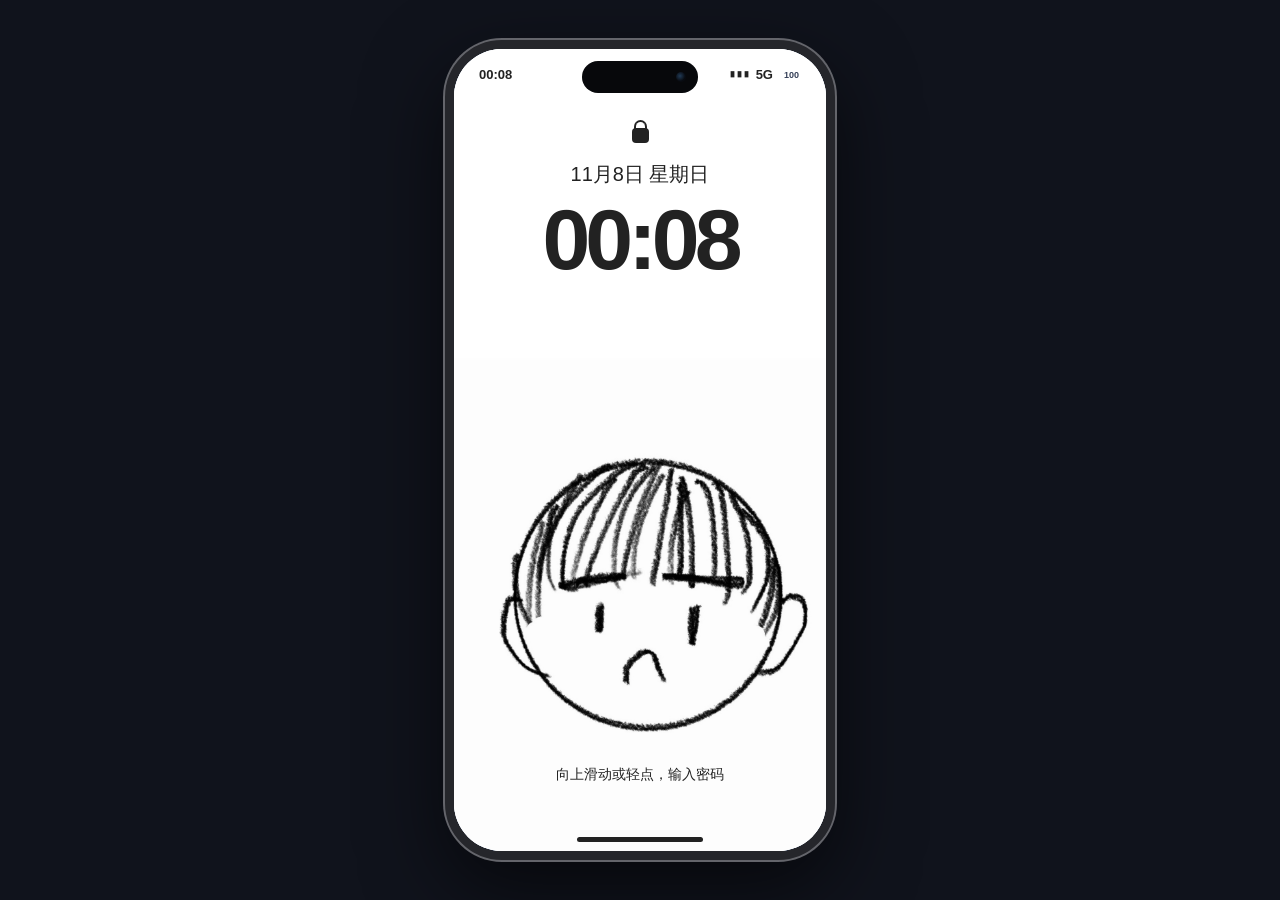
==== index.html @ 7136b263 "Add incoming voice call and timed conversation continuation" ====
<!doctype html><html lang="zh-CN"><head><meta charset="UTF-8"><meta name="viewport" content="width=device-width, initial-scale=1, viewport-fit=cover"><meta name="theme-color" content="#202a46"><title>陈浚铭的手机</title><style>
*{box-sizing:border-box;-webkit-tap-highlight-color:transparent}body{margin:0;background:#10131c;color:white;font-family:-apple-system,BlinkMacSystemFont,'Segoe UI',sans-serif;min-height:100svh;display:grid;place-items:center}button{font:inherit;color:inherit;border:0;cursor:pointer}button:focus-visible{outline:3px solid #fff;outline-offset:4px}.phone{position:relative;width:390px;height:820px;max-height:96svh;border:9px solid #25262b;border-radius:57px;overflow:hidden;box-shadow:0 0 0 2px #64656b,0 28px 80px #0009;background:#405c83}.wall{position:absolute;inset:0;background:radial-gradient(ellipse at 85% 15%,#fdc7ad 0,transparent 43%),radial-gradient(ellipse at 0 55%,#a6bcdc 0,transparent 50%),linear-gradient(155deg,#c39bba 5%,#6d88b0 50%,#243e69 90%)}.wall:after{content:'';position:absolute;width:650px;height:700px;border-radius:48%;border:1px solid #ffffff40;box-shadow:0 0 0 34px #fff1,0 0 0 65px #ffffff08;transform:rotate(-30deg);top:40%;left:-25%;background:linear-gradient(135deg,#1b355a00,#0f294c80)}.island{position:absolute;top:12px;left:50%;transform:translateX(-50%);width:116px;height:32px;background:#07080b;border-radius:30px;z-index:10}.camera{position:absolute;right:12px;top:11px;width:10px;height:10px;border-radius:50%;background:radial-gradient(circle at 40% 40%,#213b57,#080b11 60%)}.status{position:absolute;top:18px;left:25px;right:22px;display:flex;justify-content:space-between;align-items:center;font-size:13px;font-weight:600;z-index:5}.status-right{display:flex;gap:6px;align-items:center}.battery{border:1px solid #ffffff9c;border-radius:4px;font-size:9px;padding:1px 4px;background:#fff;color:#364058}.screen{position:absolute;inset:0;padding-top:66px;transition:opacity .3s,transform .4s}.hidden{display:none!important}.lock{text-align:center;cursor:pointer}.lock-symbol{margin:13px auto 18px;width:17px;height:15px;border-radius:4px;background:#fff;position:relative}.lock-symbol:before{content:'';position:absolute;width:9px;height:9px;left:2px;top:-8px;border:2px solid white;border-bottom:0;border-radius:8px 8px 0 0}.date{font-size:20px;font-weight:500}.time{font-size:86px;line-height:1.1;font-weight:650;letter-spacing:-5px;margin-top:4px}.lock-bottom{position:absolute;bottom:67px;left:0;right:0;font-size:14px;color:#fffd}.unlock{background:none;width:100%;height:100%;position:absolute;inset:0;border-radius:40px}.homebar{position:absolute;bottom:9px;left:50%;transform:translateX(-50%);height:5px;width:125px;border-radius:10px;background:#fff;z-index:12}.pass{background:#273b5680;backdrop-filter:blur(28px);text-align:center;padding-top:100px}.pass h1{font-size:23px;font-weight:500;margin:22px 0 12px}.sub{height:20px;font-size:13px;color:#e3e7ee;margin:0}.dots{display:flex;justify-content:center;gap:23px;margin:25px 0 37px}.dot{height:13px;width:13px;border:1.5px solid white;border-radius:50%}.dot.fill{background:white}.keys{display:grid;grid-template-columns:repeat(3,76px);gap:16px 25px;justify-content:center}.key{height:76px;width:76px;border-radius:50%;background:#ffffff26;display:flex;align-items:center;justify-content:center;flex-direction:column;font-size:34px;font-weight:350;transition:background .15s}.key:active{background:#fff8}.key small{font-size:9px;letter-spacing:2px;font-weight:600;height:12px}.key.zero{grid-column:2}.actions{display:flex;justify-content:space-between;margin:25px 42px}.actions button{background:none;font-size:14px;padding:10px}.shake{animation:shake .35s}@keyframes shake{20%,60%{transform:translateX(-12px)}40%,80%{transform:translateX(12px)}}.home{padding:73px 22px 0}.widgets{display:grid;grid-template-columns:1fr 1fr;gap:16px;margin:7px 0 27px}.widget{height:148px;border-radius:23px;padding:17px;background:#ffffffd9;color:#24344a;box-shadow:0 4px 15px #10284314}.weather{background:linear-gradient(#346597,#80aac7);color:white}.city{font-size:16px}.temp{font-size:43px;font-weight:300;line-height:1.2}.weather p{font-size:11px;margin:6px 0 0}.calendar .day{font-size:12px;color:#d34753}.calendar .num{font-size:51px;font-weight:300;line-height:1.15}.calendar p{font-size:11px;margin:5px 0;color:#6b6f78}.apps{display:grid;grid-template-columns:repeat(4,1fr);gap:23px 12px}.app{padding:0;background:none;display:flex;align-items:center;flex-direction:column;gap:6px;font-size:11px;text-shadow:0 1px 3px #263e66}.icon{width:59px;height:59px;border-radius:15px;display:grid;place-items:center;font-size:33px;text-shadow:none;box-shadow:0 2px 7px #0001;overflow:hidden}.green{background:linear-gradient(#65ed7a,#18be43)}.white{background:#fafafa;color:#333}.blue{background:linear-gradient(#4ca5ff,#0066e7)}.gray{background:linear-gradient(#d3d5d9,#8d939e)}.black{background:#13151a}.notes{background:linear-gradient(#ffd751 26%,#fff 26%);color:#a9a9aa;font-size:36px}.flower{background:conic-gradient(#f3838f,#eda065,#f9dc76,#a4cf8b,#84c5d3,#a4a6db,#e998c7,#f3838f);width:39px;height:39px;border-radius:40%}.clockface{width:47px;height:47px;border-radius:50%;background:white;position:relative;border:4px dotted #30333d}.clockface:before{content:'';position:absolute;left:18px;top:7px;width:2px;height:16px;background:#25262b}.clockface:after{content:'';position:absolute;left:18px;top:21px;width:13px;height:2px;background:#25262b;transform:rotate(20deg);transform-origin:left}.dock{position:absolute;bottom:27px;left:13px;right:13px;border-radius:29px;background:#ffffff40;backdrop-filter:blur(18px);padding:14px 10px;display:flex;justify-content:space-around}.dock .app{gap:0}.pages{position:absolute;bottom:121px;left:0;right:0;text-align:center;font-size:9px;letter-spacing:7px;color:#fff8}.pages b{color:white}.panel{background:#f3f3f8;color:#202431;padding:75px 22px 0;z-index:6}.panel header{display:flex;align-items:center;gap:20px}.panel header button{background:none;color:#2676e6;padding:10px 0;font-size:17px}.panel h2{font-size:24px}.empty{text-align:center;margin-top:100px;color:#878b97;font-size:14px}.empty .large{font-size:55px;margin-bottom:20px}.panel-lock{margin-top:25px;background:white;color:#2872d2;padding:16px;width:100%;border-radius:15px}.panel textarea{width:100%;height:60%;border:0;background:#fff9;padding:18px;font:17px/1.7 inherit;resize:none;border-radius:15px;outline:none}.phone:has(.panel:not(.hidden)) .status{color:#202431}.phone:has(.panel:not(.hidden)) .homebar{background:#202431}@media(max-width:500px){body{background:#405c83}.phone{width:100%;height:100svh;max-height:none;border:0;border-radius:0;box-shadow:none}.home{padding-left:27px;padding-right:27px}.widgets{margin-top:15px}.island{top:12px}}@media(max-height:720px){.pass{padding-top:65px}.pass h1{margin-top:10px}.dots{margin:18px 0 22px}.keys{gap:10px 25px}.key{width:65px;height:65px}.keys{grid-template-columns:repeat(3,65px)}.widget{height:125px;padding:12px}.widgets{margin-bottom:20px}.apps{gap:17px 12px}.icon{width:53px;height:53px}.actions{margin-top:13px}}
.lock{touch-action:none;user-select:none}.homebar{pointer-events:none}
.intro{position:fixed;inset:0;z-index:100;background:#000;display:grid;place-items:center;transition:opacity .8s ease;touch-action:none}.intro-text{margin:0;padding:25px;color:#fff;font-size:clamp(18px,4.7vw,27px);font-weight:400;letter-spacing:.08em;line-height:1.7;text-align:center;opacity:0;animation:introWords 4.2s ease .4s both}.intro.leaving{opacity:0;pointer-events:none}@keyframes introWords{0%{opacity:0;transform:translateY(5px)}25%,72%{opacity:1;transform:translateY(0)}100%{opacity:0;transform:translateY(0)}}@media(prefers-reduced-motion:reduce){.intro-text{animation:none;opacity:1}.intro{transition:none}}

.emergency{background:#f2f2f7;color:#1c1c1e;padding:67px 23px 32px}.emergency-nav{display:flex;align-items:center;justify-content:space-between;height:38px}.emergency-nav button{background:none;color:#007aff;padding:8px 0;font-size:16px}.emergency-nav span{font-size:12px;color:#8e8e93}.emergency-title{margin:36px 0 10px;font-size:30px;letter-spacing:-1px;font-weight:700}.emergency-sub{font-size:13px;line-height:1.7;color:#8e8e93;margin:0 0 35px}.section-label{font-size:11px;letter-spacing:1px;color:#8e8e93;margin:0 0 11px 14px}.contact-card{border-radius:25px;background:white;padding:28px 20px 22px;box-shadow:0 5px 24px #242d4010;text-align:center}.pig-avatar{width:89px;height:89px;background:linear-gradient(145deg,#fff0ee,#f6e1e6);border-radius:50%;display:grid;place-items:center;font-size:49px;margin:0 auto 14px}.contact-card h2{font-size:28px;margin:0 0 7px;font-weight:500}.contact-kind{font-size:12px;color:#8e8e93;margin:0 0 26px}.contact-call{display:flex;align-items:center;justify-content:center;gap:10px;background:#34c759;border-radius:15px;padding:15px;width:100%;font-size:16px;font-weight:600}.contact-call svg{width:19px;height:19px;fill:currentColor}.emergency-footer{position:absolute;bottom:64px;left:25px;right:25px;text-align:center;color:#a2a2a9;font-size:11px;line-height:1.8}.emergency-footer i{font-style:normal;color:#ff5c65;display:block;font-size:19px;margin-bottom:6px}.phone:has(.emergency:not(.hidden)) .status{color:#1c1c1e}.phone:has(.emergency:not(.hidden)) .homebar{background:#1c1c1e}.call-screen{text-align:center;background:linear-gradient(160deg,#485864,#19252d);padding-top:108px}.call-screen .pig-avatar{width:105px;height:105px;font-size:58px;background:#ffffff20}.call-screen h2{font-size:34px;font-weight:400;margin:22px 0 10px}.call-screen p{font-size:14px;color:#d3d9df}.hangup{position:absolute;bottom:92px;left:50%;transform:translateX(-50%);background:#ff453a;width:72px;height:72px;border-radius:50%;font-size:32px}.hangup-label{position:absolute;bottom:63px;left:0;right:0;color:#ddd;font-size:12px}@media(max-height:720px){.emergency-title{margin-top:15px}.emergency-sub{margin-bottom:22px}.contact-card{padding-top:20px}.emergency-footer{bottom:43px}}
#lock{background-image:linear-gradient(to bottom,rgba(0,0,0,.23),transparent 46%,rgba(0,0,0,.2)),var(--lock-photo);background-size:cover;background-position:center center}#lock .date,#lock .time,#lock .lock-bottom{text-shadow:0 2px 12px #0007}.phone{container-type:size;--lock-photo:url("assets/daf56346479114b979a7edf1807757f7806eeb6a.jpg")}#lock .time{color:rgba(178,239,250,.78);font-weight:600;text-shadow:0 1px 1px #ffffff45,0 3px 15px #12436320;-webkit-text-stroke:.6px #e3ffff55}#lock .date{color:#ffffffdb;text-shadow:0 1px 8px #17395240}#pass{background-image:linear-gradient(#10263866,#0c223566),var(--lock-photo);background-size:cover;background-position:center;backdrop-filter:none;-webkit-backdrop-filter:none;padding:0}#pass .lock-symbol{display:none}#pass h1{position:absolute;top:20%;left:0;right:0;margin:0;font-size:23px;font-weight:400;letter-spacing:2px}#pass .dots{position:absolute;top:27%;left:0;right:0;margin:0;gap:24px}#pass .dot{width:12px;height:12px;border-width:1.5px}#pass .sub{position:absolute;top:30.5%;left:0;right:0;color:#fff9;font-size:11px}#pass .keys{position:absolute;top:35%;bottom:15%;left:0;right:0;grid-template-columns:repeat(3,min(21cqw,82px));grid-template-rows:repeat(4,1fr);gap:13px 24px;align-items:center}#pass .key{width:100%;height:auto;aspect-ratio:1;border:1px solid #efffff70;background:linear-gradient(135deg,#c1e7ff40,#e9ffff20);box-shadow:inset 0 1px 2px #fff5,0 1px 3px #04213d33;backdrop-filter:blur(7px);-webkit-backdrop-filter:blur(7px);font-size:36px;font-weight:300;line-height:1.15}#pass .key small{font-size:10px;letter-spacing:2px;font-weight:600;height:12px}#pass .key:active{background:#e3f7ff70;box-shadow:inset 0 0 10px #fff6}#pass .actions{position:absolute;bottom:5.5%;left:25px;right:25px;margin:0}#pass .actions button{font-size:14px;padding:10px 0;text-shadow:0 1px 5px #0004}

.wechat{padding:54px 0 27px;background:#fff;color:#191919;z-index:6;display:flex;flex-direction:column}.wc-header{background:#ededed;flex-shrink:0}.wc-titlebar{height:48px;display:flex;align-items:center;justify-content:center;position:relative;font-size:19px;font-weight:500}.wc-titlebar button{position:absolute;background:none;padding:8px;color:#171717}.wc-close{left:12px;font-size:25px}.wc-plus{right:12px;font-size:29px;font-weight:300}.wc-searchwrap{padding:7px 9px 13px}.wc-searchbox{display:flex;background:#fff;border-radius:9px;height:35px;align-items:center;padding:0 12px;gap:7px;color:#aaa}.wc-searchbox svg{width:17px;height:17px;flex-shrink:0}.wc-searchbox input{border:0;outline:0;width:100%;font:16px -apple-system,BlinkMacSystemFont,sans-serif;background:none;color:#191919}.wc-searchbox input::placeholder{color:#b2b2b2;text-align:center}.wc-mac{height:44px;display:flex;align-items:center;gap:19px;padding:0 24px;font-size:13px;color:#777;border-bottom:.5px solid #d7d7d7}.wc-mac svg{width:21px;height:21px}.wc-list{flex:1;overflow-y:auto;min-height:0;background:white}.wc-row{display:flex;align-items:center;width:100%;height:75px;background:white;padding:0 15px;text-align:left;color:#191919;gap:12px;position:relative}.wc-row.pinned{background:#ededed}.wc-row:active{background:#dedede}.wc-row:after{content:'';position:absolute;left:76px;right:0;bottom:0;height:.5px;background:#dedede}.wc-avatar{width:49px;height:49px;border-radius:6px;flex-shrink:0;object-fit:cover;object-position:center;display:grid;place-items:center;color:white;font-size:22px;background:#9caeaa}.wc-rowtext{flex:1;min-width:0;align-self:stretch;padding-top:16px}.wc-name{font-size:17px;line-height:23px;font-weight:400}.wc-preview{height:20px;font-size:13px;color:#999;white-space:nowrap;overflow:hidden;text-overflow:ellipsis}.wc-tabs{height:66px;display:grid;grid-template-columns:repeat(4,1fr);background:#f7f7f7f5;border-top:.5px solid #d7d7d7;flex-shrink:0;padding-top:8px}.wc-tab{display:flex;align-items:center;flex-direction:column;gap:3px;background:none;color:#202020;font-size:11px;padding:0}.wc-tab svg{width:26px;height:26px}.wc-tab.active{color:#07c160}.phone:has(.wechat:not(.hidden)) .status{color:#111}.phone:has(.wechat:not(.hidden)) .homebar{background:#111}.wc-chathead{height:46px;flex-shrink:0;display:flex;align-items:center;justify-content:center;background:#ededed;border-bottom:.5px solid #ddd;position:relative;font-size:17px}.wc-chathead button{background:none;position:absolute;left:14px;font-size:28px;color:#111}.wc-chatbody{flex:1;background:#ededed;min-height:0}.wc-compose{height:57px;background:#f7f7f7;display:flex;align-items:center;gap:10px;padding:9px 12px;font-size:25px;flex-shrink:0;border-top:.5px solid #ddd}.wc-compose input{height:36px;flex:1;width:0;min-width:0;border:0;border-radius:5px;background:#fff;outline:0;font-size:16px;padding:6px}.wc-tabbody{flex:1;background:#ededed;overflow:auto}.wc-directory{padding:12px 16px;background:#fff;border-bottom:.5px solid #ddd;font-size:16px}.wc-empty{padding:55px 20px;text-align:center;color:#999;font-size:14px}.wc-row .wc-avatar.neutral{background:#a6b5ad}
.phone{overflow:clip}.status{z-index:8}.wechat{background:#ededed}.call-subtitle{position:absolute;top:54%;left:24px;right:24px;margin:0;text-align:center;color:#fff!important;font-size:21px!important;letter-spacing:1px;opacity:0;transition:opacity .3s}.call-subtitle.visible{opacity:1}.voice-replay{position:absolute;top:62%;left:50%;transform:translateX(-50%);padding:9px 15px;border-radius:20px;background:#ffffff20;font-size:13px}
/* Continuous lock-to-keypad transition; wallpaper stays anchored. */
#lock{z-index:2}#pass{z-index:3;background:none;isolation:isolate;touch-action:none}
#pass:before{content:'';position:absolute;inset:-12px;z-index:-1;background-image:linear-gradient(#10263888,#0c223588),var(--lock-photo);background-size:cover;background-position:center;filter:blur(9px)}
#pass .key{transition:background .12s,transform .12s,box-shadow .12s}#pass .key:active{transform:scale(.93)}
.dot{transition:background .12s,transform .12s}.dot.fill{transform:scale(1.08)}
#lock.gesturing,#pass.gesturing{transition:none;will-change:opacity,transform}
#home.entering .widgets{animation:desktopArrive .52s cubic-bezier(.2,.8,.2,1) both}
#home.entering .apps{animation:desktopArrive .58s cubic-bezier(.2,.8,.2,1) both}
#home.entering .dock{animation:dockArrive .55s cubic-bezier(.2,.8,.2,1) both}
@keyframes desktopArrive{from{opacity:0;transform:scale(1.12) translateY(16px)}to{opacity:1;transform:none}}
@keyframes dockArrive{from{opacity:0;transform:translateY(70px)}to{opacity:1;transform:none}}
@media(prefers-reduced-motion:reduce){#home.entering .widgets,#home.entering .apps,#home.entering .dock{animation:none}#pass .key,.dot{transition:none}}

.message-banner{position:absolute;z-index:30;top:58px;left:9px;right:9px;display:flex;align-items:center;gap:11px;padding:15px 13px;border-radius:24px;background:#344343d9;backdrop-filter:blur(24px);-webkit-backdrop-filter:blur(24px);box-shadow:0 5px 20px #0002,inset 0 1px 1px #fff3;text-align:left;color:#fff;animation:bannerDrop .5s cubic-bezier(.18,.85,.3,1.1) both}
.banner-icon{flex-shrink:0;width:43px;height:43px;border-radius:11px;background:linear-gradient(#4cec73,#05bd4c);display:grid;place-items:center}.banner-icon svg{width:35px;height:35px}.banner-copy{flex:1;min-width:0}.banner-top{display:flex;align-items:center;justify-content:space-between;font-size:16px}.banner-top small{font-size:12px;color:#ffffff80;font-weight:400}.banner-text{font-size:15px;line-height:1.5;margin-top:2px}.wc-message{display:flex;align-items:flex-start;gap:10px;padding:20px 14px}.wc-message .wc-avatar{width:40px;height:40px;border-radius:5px}.wc-bubble{position:relative;background:white;border-radius:5px;padding:11px 13px;font-size:16px;line-height:1.5;max-width:75%;color:#191919}.wc-bubble:before{content:'';position:absolute;top:15px;left:-5px;width:10px;height:10px;background:white;transform:rotate(45deg)}.wc-unread{position:absolute;left:54px;top:9px;width:17px;height:17px;border-radius:50%;background:#fa5151;color:white;font-size:11px;display:grid;place-items:center;border:1px solid white}.wc-chatbody{overflow-y:auto}
@keyframes bannerDrop{from{opacity:0;transform:translateY(-120px)}to{opacity:1;transform:translateY(0)}}
@media(prefers-reduced-motion:reduce){.message-banner{animation:none}}

.wc-compose .script-input{height:36px;flex:1;min-width:0;border:0;border-radius:5px;background:white;color:#191919;text-align:left;font-size:16px;padding:6px 10px;overflow:hidden}.script-input.editing:after{content:'';display:inline-block;width:2px;height:19px;background:#07c160;vertical-align:middle;margin-left:2px;animation:caretBlink 1s steps(1) infinite}@keyframes caretBlink{50%{opacity:0}}
.virtual-keyboard{flex-shrink:0;background:#d1d5db;padding:12px 5px 9px;user-select:none;touch-action:manipulation;animation:keyboardUp .22s ease-out}.keyboard-row{display:flex;justify-content:center;gap:5px;margin-bottom:9px}.virtual-key{position:relative;background:#fff;color:#171717;border-radius:5px;box-shadow:0 1px 1px #737780;min-width:0;flex:1;height:39px;padding:0;font-size:20px;transition:background .08s,transform .08s}.virtual-key:active,.virtual-key.pressed{background:#aeb5bf;transform:translateY(2px);box-shadow:none}.virtual-key.pressed:before{content:attr(data-key);position:absolute;bottom:43px;left:50%;transform:translateX(-50%);background:#fff;border-radius:9px;padding:10px;min-width:38px;box-shadow:0 2px 7px #0003;font-size:26px;z-index:2}.keyboard-row:nth-child(2){padding:0 14px}.keyboard-row:nth-child(3){padding:0 3px}.virtual-key.utility{background:#adb5c0;font-size:16px;flex:1.4}.virtual-key.space{flex:4;font-size:15px}.virtual-key.return{background:#07c160;color:white;flex:2;font-size:15px}.virtual-key.return:disabled{background:#adb5c0;color:#68717d}.keyboard-foot{display:flex;justify-content:space-between;padding:0 10px;color:#515963;font-size:12px}.keyboard-hide{background:none;color:#515963;padding:1px 8px}.wc-message.outgoing{justify-content:flex-end}.outgoing .wc-bubble{background:#95ec69}.outgoing .wc-bubble:before{left:auto;right:-5px;background:#95ec69}.self-avatar{width:40px;height:40px;border-radius:5px;display:grid;place-items:center;background:#a6b5ad;color:white;font-size:19px}.wc-message{flex-shrink:0}@keyframes keyboardUp{from{transform:translateY(30px);opacity:0}to{transform:none;opacity:1}}@media(prefers-reduced-motion:reduce){.virtual-keyboard{animation:none}}

/* Reference-style dark iOS keyboard. */
.wechat:has(.virtual-keyboard) .wc-compose{background:#202020;border-color:#343434;color:#d2d2d2;height:58px;gap:12px}
.wechat:has(.virtual-keyboard) .script-input{background:#2b2b2b;color:#f4f4f4;border:1px solid #363636;border-radius:9px;height:39px}
.virtual-keyboard{background:#222;color:#fff;border-radius:24px 24px 0 0;border-top:1px solid #454545;padding:0 6px 6px;box-shadow:inset 0 1px 2px #ffffff0c}
.keyboard-suggestions{display:grid;grid-template-columns:repeat(3,1fr);align-items:center;height:47px;padding:10px 0;color:#aaa;font-size:17px;text-align:center}
.keyboard-suggestions span+span{border-left:1px solid #424242}.keyboard-row{gap:5px;margin-bottom:9px}
.virtual-key{background:#484848;color:#fff;border-radius:8px;box-shadow:none;height:41px;font-size:27px;font-weight:400}
.keyboard-row:nth-child(2){padding:0}.keyboard-row:nth-child(3){padding:0 18px}.keyboard-row:nth-child(4){padding:0;gap:5px}.keyboard-row:nth-child(5){padding:0}
.virtual-key.utility{background:#484848;font-size:24px;flex:1.3}.virtual-key.space{background:#484848;flex:5.6;position:relative}
.virtual-key.space:after{content:'A';position:absolute;right:6px;bottom:3px;font-size:10px;color:#888}
.virtual-key.return,.virtual-key.return:disabled{background:#087fff;color:#fff;flex:2.7;border-radius:8px;font-size:31px;box-shadow:inset 0 1px 2px #ffffff30}
.virtual-key.return:disabled{color:#ffffff9c}.virtual-key:active,.virtual-key.pressed{background:#737373;transform:translateY(1px)}
.virtual-key.return:active{background:#0069d9}.virtual-key.pressed:before{background:#626262;color:white;box-shadow:0 2px 6px #0005}
.keyboard-foot{height:54px;align-items:center;padding:3px 16px 8px;color:white}.keyboard-foot button{background:none;color:white;padding:4px;line-height:1}.keyboard-foot svg{width:29px;height:29px}.keyboard-foot .keyboard-hide{display:flex;gap:2px;align-items:center}
.virtual-key svg{width:24px;height:24px;vertical-align:middle}.virtual-key.return svg{width:27px;height:27px}
@media(max-height:650px){.virtual-key{height:34px}.keyboard-row{margin-bottom:6px}.keyboard-suggestions{height:35px}.keyboard-foot{height:36px}}

.virtual-keyboard{border-radius:0;border-top:0;box-shadow:none}.virtual-key.number-toggle{font-size:18px;font-weight:400}.keyboard-suggestions{border:0}
.wc-group-avatar{display:grid!important;grid-template-columns:repeat(3,1fr);gap:2px;padding:3px;background:#ddd;align-content:center;overflow:hidden}.wc-group-avatar img{width:100%;height:100%;aspect-ratio:1;object-fit:cover}.wc-chathead>span{flex:1;text-align:center}.wc-member-grid{display:grid;grid-template-columns:repeat(4,minmax(0,1fr));gap:20px 8px;padding:24px 12px;background:white}.wc-member{display:flex;flex-direction:column;align-items:center;gap:8px;min-width:0;background:transparent;color:#333;font-size:12px}.wc-member>span:last-child{max-width:100%;overflow:hidden;text-overflow:ellipsis;white-space:nowrap}.icon{border-radius:23%;background:none!important;box-shadow:0 1px 4px #0002}.icon svg{display:block;width:100%;height:100%}.app{font-size:12px;gap:7px}.app:active .icon{filter:brightness(.75);transform:scale(.94)}.icon{transition:transform .18s,filter .18s}.dock{background:#ffffff38;backdrop-filter:blur(26px) saturate(1.5);-webkit-backdrop-filter:blur(26px) saturate(1.5)}.homebar{pointer-events:auto!important;height:28px;bottom:0;width:160px;background:transparent!important;cursor:pointer;touch-action:none}.homebar:after{content:'';position:absolute;bottom:9px;left:17px;right:17px;height:5px;border-radius:5px;background:#fff}.phone:has(.panel:not(.hidden),.wechat:not(.hidden),.emergency:not(.hidden)) .homebar:after{background:#111}.wc-chatbody{overflow-y:auto}.wc-chathead #wcGroupInfo{left:auto;right:14px}.screen{will-change:transform,opacity}@media(prefers-reduced-motion:reduce){.screen,.icon{transition:none}}.script-input.auto-typing:after{content:"";display:inline-block;height:19px;border-right:1.5px solid #07c160;vertical-align:middle;margin-left:2px;animation:chatCaret .7s steps(1) infinite}@keyframes chatCaret{50%{opacity:0}}.virtual-key.pressed{background:#a8adb7;transform:translateY(1px)}@media(prefers-reduced-motion:reduce){.script-input.auto-typing:after{animation:none}}
#panel.nm-shell{padding:58px 0 28px;background:#fafafa;color:#222;display:flex;flex-direction:column}#panel.nm-shell>header{display:none}#panel.nm-shell #content{display:flex;flex:1;min-height:0;flex-direction:column;width:100%}.nm-top{height:53px;display:flex;align-items:center;gap:14px;padding:0 18px}.nm-button{padding:5px;background:none;color:inherit;display:grid;place-items:center}.nm-button svg,.nm-nav svg{width:24px;height:24px}.nm-search{height:35px;border:0;background:#f0f0f2;border-radius:22px;flex:1;display:flex;align-items:center;justify-content:center;gap:8px;color:#999;font-size:13px}.nm-search svg{width:16px;height:16px}.nm-body{flex:1;min-height:0;overflow:auto;padding:12px 18px 26px}.nm-heading{font-size:25px;letter-spacing:-.6px;margin:10px 0 24px;font-weight:700}.nm-section{display:flex;justify-content:space-between;align-items:center;margin:27px 0 17px;font-size:18px;font-weight:600}.nm-section span{font-size:12px;color:#999;font-weight:400}.nm-quick{display:flex;justify-content:space-between;padding:9px 0 20px;border-bottom:.5px solid #e8e8e8}.nm-quick button{display:flex;align-items:center;gap:8px;flex-direction:column;font-size:11px;background:none;color:#555;padding:0}.nm-round{display:grid;place-items:center;border-radius:50%;width:47px;height:47px;background:#ffeded;color:#e94242}.nm-round svg{width:25px;height:25px}.nm-placeholder-row{display:grid;grid-template-columns:repeat(3,1fr);gap:11px}.nm-placeholder{aspect-ratio:1;border-radius:12px;background:linear-gradient(135deg,#f2f0ee,#e7e6e5);position:relative}.nm-placeholder:after{content:'';position:absolute;left:0;right:0;height:4px;top:-5px;margin:0 8px;background:#efeeed;border-radius:5px}.nm-line{height:7px;width:80%;border-radius:3px;background:#efefef;margin-top:12px}.nm-line.short{width:53%;margin-top:7px}.nm-empty{display:flex;flex-direction:column;align-items:center;justify-content:center;min-height:210px;gap:13px;color:#aaa;font-size:12px}.nm-empty svg{width:44px;height:44px;opacity:.35}.nm-mini{height:59px;border-top:.5px solid #eee;background:#fff;display:flex;align-items:center;padding:0 17px;gap:11px;flex-shrink:0}.nm-record{width:40px;height:40px;display:grid;place-items:center;border-radius:50%;background:repeating-radial-gradient(#303030 0 2px,#252525 3px 4px);color:#aaa}.nm-record:after{content:'';width:13px;height:13px;border-radius:50%;background:#d74747;border:4px solid #a23333}.nm-mini-copy{flex:1;font-size:12px;color:#999}.nm-mini button:disabled{opacity:.35;cursor:default}.nm-nav{height:59px;display:flex;justify-content:space-around;flex-shrink:0;background:#fff;border-top:.5px solid #eee;padding-top:7px}.nm-nav button{display:flex;flex-direction:column;align-items:center;gap:3px;min-width:50px;background:none;color:#969696;font-size:10px;padding:0}.nm-nav button.selected{color:#e83b3b}.nm-nav button.selected svg{background:#e83b3b;color:#fff;border-radius:50%;padding:3px}.nm-backhead{display:flex;align-items:center;gap:12px;font-size:18px;font-weight:600;height:43px}.nm-profile{display:flex;align-items:center;gap:15px;padding:14px 0 25px}.nm-profile-avatar{width:56px;height:56px;border-radius:50%;background:#e9e9e9;display:grid;place-items:center;color:#bbb}.nm-pill{padding:18px 14px;border-radius:14px;background:white;box-shadow:0 3px 18px #00000004;display:flex;justify-content:space-between;font-size:14px;margin-bottom:12px}.phone:has(.nm-shell:not(.hidden)) .status{color:#222}.phone:has(.nm-shell:not(.hidden)) .homebar:after{background:#111}

.nm-real-icon{position:absolute;width:153.43%;max-width:none;height:auto;left:-27.45%;top:-13.86%}
#panel.nm-shell.nm-dark{background:#0c0c0f;color:#f4f4f4}.phone:has(.nm-dark:not(.hidden)) .status{color:#fff}.phone:has(.nm-dark:not(.hidden)) .homebar:after{background:#fff}.nm-message-head{height:48px;flex-shrink:0;display:flex;align-items:center;padding:0 12px;gap:8px}.nm-message-head strong{font-size:17px;flex:1;text-align:center;font-weight:600}.nm-message-head>.nm-button:first-child{margin-right:26px}.nm-message-head .nm-clean{margin-left:1px}.nm-message-list{flex:1;overflow:auto}.nm-message-row{display:flex;align-items:center;width:100%;height:67px;background:none;text-align:left;padding:10px 15px;gap:12px;color:#f5f5f5}.nm-category-avatar{width:44px;height:44px;border-radius:50%;display:grid;place-items:center;flex-shrink:0}.nm-category-avatar svg{height:24px;width:24px}.nm-category-name{font-size:16px;font-weight:500;flex:1}.nm-chevron{font-size:26px;color:#656568}.nm-message-row:active{background:#ffffff0b}.nm-ranking #content{position:relative}.nm-rank-scroll{flex:1;min-height:0;overflow:auto;padding-bottom:68px;background:#131313}.nm-rank-hero{height:197px;background:linear-gradient(115deg,#952654,#a03670);text-align:center;position:relative;padding:0 15px}.nm-rank-hero:before{content:"";position:absolute;inset:25px 45px;background:linear-gradient(140deg,transparent 40%,#ffffff06 41%,#ffffff02 75%);pointer-events:none}.nm-rank-toolbar{height:40px;display:flex;align-items:center;gap:16px;position:relative}.nm-rank-toolbar>span:nth-child(2){flex:1}.nm-rank-more{font-size:26px}.nm-rank-brand{font-size:12px;margin-top:3px;letter-spacing:.5px}.nm-rank-hero h1{font-size:43px;font-weight:750;letter-spacing:2px;line-height:1.2;margin:8px 0 10px}.nm-rank-hero p{font-size:11px;color:#ffffffa5;margin:0}.nm-rank-stats{height:39px;position:absolute;bottom:-15px;left:13%;right:13%;border-radius:25px;background:linear-gradient(#63505e,#39383c);display:flex;align-items:center;justify-content:space-evenly;font-size:12px;color:#fff}.nm-rank-stats i{height:17px;width:.5px;background:#ffffff25}.nm-rank-songs{padding:27px 12px 8px;min-height:460px;display:flex;flex-direction:column}.nm-playall{display:flex;align-items:center;gap:10px;height:41px;margin-bottom:6px;flex-shrink:0}.nm-redplay{border-radius:50%;background:#ff363a;color:white;width:23px;height:23px;display:grid;place-items:center;font-size:11px;padding-left:2px}.nm-playall strong{font-size:16px;font-weight:550}.nm-playall small{font-size:12px;font-weight:400;color:#ddd}.nm-rank-actions{margin-left:auto;color:#bbb;font-size:19px}.nm-song-row{display:flex;align-items:center;gap:12px;min-height:51px;flex:1;padding:5px 2px}.nm-song-number{width:22px;flex-shrink:0;text-align:center;color:#666;font-size:16px;font-variant-numeric:tabular-nums}.nm-song-number.top{color:#ff383e}.nm-song-copy{flex:1;min-width:0}.nm-song-title{font-size:16px;white-space:nowrap;overflow:hidden;text-overflow:ellipsis;line-height:1.6}.nm-song-artist{font-size:11px;color:#969696;line-height:1.5}.nm-song-more{font-size:21px;color:#626262;padding:0 4px}.nm-rank-player{position:absolute;bottom:7px;left:12px;right:12px;height:46px;display:flex;align-items:center;gap:9px;padding:4px 12px 4px 5px;background:#232323f5;border-radius:28px;box-shadow:0 0 25px #0009}.nm-rank-player>span{flex:1;font-size:12px;color:#aaa}.nm-rank-player .nm-record{width:38px;height:38px}.nm-rank-player button:disabled{opacity:.45}.nm-rank-player .nm-button{padding:2px}
.nm-recommendation{min-width:0}.nm-recommendation img{display:block;width:100%;aspect-ratio:1;object-fit:cover;border-radius:12px;box-shadow:0 3px 10px #0000000d}.nm-recommendation-title{margin-top:9px;font-size:12px;line-height:1.45;color:#333;overflow-wrap:anywhere;display:-webkit-box;-webkit-line-clamp:2;-webkit-box-orient:vertical;overflow:hidden}.nm-cover-window{width:100%;aspect-ratio:1;position:relative;overflow:hidden;border-radius:12px;background:#eee}.nm-cover-window img{position:absolute;left:-60%;width:220%;max-width:none;height:auto;aspect-ratio:auto;border-radius:0;box-shadow:none}.wc-profile-page{background:#ededed}.wc-profile-body{flex:1;min-height:0;overflow:auto;background:#ededed}.wc-profile-hero{color:#fff;background:radial-gradient(ellipse at 0 0,#ff8277 0,transparent 65%),linear-gradient(125deg,#c9856e,#ad817e 65%,#99969c);padding:58px 22px 22px;min-height:285px}.wc-profile-card{display:flex;align-items:center;gap:17px;min-height:99px;padding:8px 2px 27px;border-bottom:.5px solid #ffffff25}.wc-profile-photo{width:63px;height:63px;border-radius:7px;object-fit:cover;flex-shrink:0}.wc-profile-identity{min-width:0;flex:1}.wc-profile-identity h1{font-size:23px;font-weight:600;letter-spacing:-.5px;margin:0 0 11px}.wc-profile-identity p{font-size:13px;margin:0;color:#ffffffa8;white-space:nowrap}.wc-profile-tools{display:flex;flex-direction:column;align-items:center;gap:12px;color:#ffffffb5;font-size:27px}.wc-profile-tools svg{width:20px;height:20px;color:white}.wc-profile-status{display:flex;justify-content:space-between;align-items:center;padding:27px 7px 0;font-size:14px;color:#ffffffd9}.wc-profile-status i{display:inline-block;width:7px;height:7px;background:#ff5b63;border-radius:50%;margin-left:5px}.wc-profile-more{background:#ffffff12;border-radius:50%;width:25px;height:25px;display:grid;place-items:center;font-size:12px;letter-spacing:1px}.wc-self-photo{object-fit:cover;border-radius:5px}.phone:has(.wc-profile-page:not(.hidden)) .status{color:#fff}#wechat.wc-profile-page{background:linear-gradient(125deg,#ff8277,#99969c)}.wc-profile-page .wc-tabs{background:#fafafa}
.nm-personal-queue{display:flex;flex:1;min-height:0;flex-direction:column;background:radial-gradient(ellipse at 0 35%,#24131980,transparent 65%),#070709;color:#e9e9eb}.nm-queue-tabs{display:flex;align-items:center;padding:7px 16px 0;gap:24px;height:57px;border-bottom:.5px solid #ffffff0d;flex-shrink:0}.nm-queue-tabs button{position:relative;height:100%;padding:0 0 12px;background:none;font-size:19px;font-weight:600;color:#858589;white-space:nowrap}.nm-queue-tabs button.selected{color:#eee}.nm-queue-tabs button.selected:after{content:'';position:absolute;bottom:0;left:0;right:16px;height:2px;background:#eee;border-radius:2px}.nm-queue-tabs small{font-size:12px;vertical-align:top;margin-left:2px}.nm-queue-tabs .nm-queue-close{margin-left:auto;font-size:23px}.nm-queue-controls{display:flex;align-items:center;padding:16px 15px;gap:10px;font-size:13px;flex-shrink:0}.nm-queue-controls>span:not(:last-child){padding:7px 9px;border-radius:24px;border:.5px solid #ffffff12;background:#ffffff05;white-space:nowrap}.nm-queue-toolicons{margin-left:auto;font-size:19px;color:#ccc}.nm-queue-autoplay{font-size:13px;color:#888;padding:3px 16px 18px;display:flex;align-items:center;gap:8px}.nm-queue-autoplay span{width:15px;height:15px;display:grid;place-items:center;background:#ff383f;color:#0b0b0d;font-size:12px;border-radius:50%;font-weight:bold}.nm-personal-tracks{flex:1;min-height:0;overflow:auto}.nm-personal-track{min-height:65px;display:flex;align-items:center;padding:12px 17px;border-bottom:.5px solid #ffffff03}.nm-personal-track>div{line-height:1.6;overflow-wrap:anywhere}.nm-queue-song{font-size:16px;color:#e5e5e7}.nm-queue-artist{font-size:14px;color:#858588}.nm-queue-layer{position:absolute;inset:0;z-index:15;color:#eee}.nm-queue-backdrop{position:absolute;inset:0;width:100%;height:100%;background:#0007}.nm-queue-sheet{position:absolute;bottom:0;left:0;right:0;height:62%;max-height:calc(100% - 110px);border-radius:18px 18px 0 0;overflow:hidden;background:#0b0b0e;box-shadow:0 -8px 35px #0003;display:flex;flex-direction:column;padding-bottom:24px}.nm-sheet-handle{height:19px;min-height:19px;width:100%;background:none;position:relative;touch-action:none}.nm-sheet-handle:after{content:'';position:absolute;top:7px;left:calc(50% - 16px);height:3px;width:32px;background:#555;border-radius:4px}.nm-queue-sheet .nm-personal-queue{min-height:0}.nm-queue-sheet .nm-queue-tabs{touch-action:none;height:46px}.nm-queue-sheet .nm-queue-tabs button{font-size:17px}.nm-queue-sheet .nm-personal-track{min-height:58px}.nm-queue-sheet .nm-queue-controls{padding-top:12px;padding-bottom:12px}.nm-queue-sheet .nm-queue-autoplay{padding-bottom:11px}.goose-player{position:absolute;inset:0;z-index:14;padding:55px 22px 22px;color:#c9bab6;background:linear-gradient(160deg,#75483f 0%,#59352e 53%,#301c18 100%);display:flex;flex-direction:column}.phone:has(.goose-open:not(.hidden)) .status{color:#fff}.phone:has(.goose-open:not(.hidden)) .homebar:after{background:#fff}.goose-head{height:37px;display:flex;align-items:center;justify-content:space-between;flex-shrink:0}.goose-head span{font-size:13px;font-weight:500}.goose-player button{background:none;color:inherit;padding:0;display:grid;place-items:center}.goose-player button svg{width:25px;height:25px}.goose-art{flex:1;min-height:200px;position:relative;display:grid;place-items:center;padding-top:54px;padding-bottom:20px}.goose-tonearm{position:absolute;top:9px;left:42%;width:59%;height:auto;z-index:2;pointer-events:none}.goose-vinyl{width:94%;max-height:100%;aspect-ratio:1;border-radius:50%;border:2px solid #111;background:repeating-radial-gradient(circle,#161616 0,#252525 2px,#202020 3px,#171717 4px)!important;box-shadow:0 0 0 10px #ffffff03,0 0 0 11px #ffffff0a;overflow:hidden}.goose-vinyl img{width:69%;aspect-ratio:1;object-fit:cover;border-radius:50%;border:4px solid #111}.goose-info{display:flex;align-items:center;gap:18px;padding:17px 0 18px;flex-shrink:0}.goose-title-block{min-width:0;flex:1}.goose-title{font-size:19px;font-weight:550;white-space:nowrap}.goose-title small{font-size:11px;background:#ffffff13;border-radius:3px;padding:2px 3px;font-weight:400}.goose-artist{font-size:13px;line-height:1.5;margin-top:5px;color:#bba6a0;white-space:nowrap;overflow:hidden;text-overflow:ellipsis}.goose-social{position:relative}.goose-social small{font-size:7px;position:absolute;top:-1px;left:20px;white-space:nowrap}.goose-social.liked{color:#ff5459}.goose-social.liked svg{fill:#ff5459}.goose-progress{padding:5px 0 10px;flex-shrink:0}.goose-progress input{width:100%;height:2px;margin:0;appearance:none;-webkit-appearance:none;background:#ffffff25;display:block}.goose-progress input::-webkit-slider-thumb{appearance:none;width:5px;height:5px;border-radius:50%;background:#eee}.goose-progress>div{display:flex;justify-content:space-between;margin-top:11px;font-size:10px;color:#a18b85}.goose-controls{height:91px;display:flex;align-items:center;justify-content:space-between;flex-shrink:0}.goose-controls .goose-play svg{width:39px;height:39px}.goose-footer{height:49px;display:flex;align-items:center;justify-content:space-between;padding:3px 3px 8px;flex-shrink:0}.goose-footer button svg{width:21px;height:21px;color:#aa9590}.goose-lyrics{display:flex;flex-direction:column;align-items:center;gap:25px;color:#eee;font-size:18px}.goose-lyrics small{color:#c4aaa3;font-size:13px}.goose-lyrics button{font-size:12px}.goose-notice{position:absolute;bottom:145px;left:50%;transform:translateX(-50%);background:#000b;padding:11px 17px;border-radius:9px;font-size:12px;color:#fff;max-width:90%;text-align:center;z-index:5}.nm-personal-track[role=button]{cursor:pointer}.nm-personal-track[role=button]:active{background:#ffffff08}@media(max-height:700px){.goose-controls{height:65px}.goose-info{padding:10px 0}.goose-player{padding-top:49px}.goose-art{padding-top:39px;min-height:140px}.goose-vinyl{width:75%}.goose-footer{height:37px}}#home{background-image:url("assets/6255bf9f04452fe3db48464e722c40377498f92b.jpg");background-size:cover;background-position:center;background-repeat:no-repeat}.nm-xixi-row{display:flex;align-items:center;width:100%;height:73px;padding:10px 15px;gap:12px;background:none;color:#eee;text-align:left}.nm-xixi-row>img{width:44px;height:44px;object-fit:cover;border-radius:50%;flex-shrink:0}.nm-xixi-row>span{display:flex;flex:1;min-width:0;flex-direction:column;gap:7px}.nm-xixi-row strong{font-size:16px;font-weight:500}.nm-xixi-row small{font-size:12px;color:#888}.nm-xixi-row time{font-size:10px;color:#777;align-self:flex-start;margin-top:4px}.nm-xixi-row:active{background:#ffffff08}.nm-dm-head{display:flex;align-items:center;gap:13px;min-height:48px;padding:0 13px}.nm-dm-head strong{font-size:17px;font-weight:500;flex:1;text-align:center}.nm-dm-head strong span{color:#777;font-weight:300}.nm-dm-listen-pill{font-size:11px;border:.5px solid #ffffff15;padding:5px 9px;border-radius:18px}.nm-dm-dots{font-size:24px}.nm-dm-scroll{flex:1;min-height:0;overflow:auto;background:radial-gradient(ellipse at 50% 0,#181818,#101011 65%);padding:0 12px 25px}.nm-dm-profile{display:flex;align-items:center;flex-direction:column;padding:28px 0 25px}.nm-dm-profile>img{width:73px;height:73px;object-fit:cover;border-radius:50%}.nm-dm-profile h1{font-size:20px;font-weight:500;margin:13px 0 7px}.nm-dm-profile p{font-size:12px;color:#929292;margin:0 0 12px}.nm-dm-profile-link{font-size:12px;border:1px solid #ffffff20;padding:6px 12px;border-radius:20px;color:#ddd}.nm-dm-time{text-align:center;color:#777;font-size:11px;margin:9px 0 20px}.nm-dm-incoming{display:flex;align-items:flex-start;gap:10px}.nm-dm-small-avatar{width:36px;height:36px;border-radius:50%;object-fit:cover;flex-shrink:0}.nm-dm-invite{position:relative;background:#575757;padding:11px 12px;border-radius:9px;max-width:calc(100% - 46px);color:#fff}.nm-dm-invite:before{content:'';position:absolute;top:16px;left:-5px;width:10px;height:10px;background:#575757;transform:rotate(45deg)}.nm-dm-invite-text{font-size:14px;line-height:1.6;margin-bottom:9px}.nm-dm-invite-inner{display:flex;align-items:center;gap:12px;background:#00000006;border-radius:9px;font-size:15px;min-height:54px}.nm-dm-invite-inner img{width:52px;height:52px;object-fit:cover;border-radius:8px}.nm-dm-compose{height:59px;display:flex;align-items:center;padding:7px 12px;gap:12px;background:#202022;border-top:.5px solid #ffffff10;color:#b7b7ba;flex-shrink:0}.nm-dm-compose>div{flex:1;border-radius:25px;background:#ffffff06;color:#626264;font-size:14px;padding:12px}.nm-dm-compose svg{width:23px;height:23px}.nm-dm-smile{font-size:27px}.nm-dm-add{font-size:26px;border:1.5px solid #aaa;border-radius:50%;width:24px;height:24px;display:grid;place-items:center;line-height:1}.xixi-user-profile{flex:1;min-height:0;overflow:auto;background-size:cover;background-position:center;background-color:#222;color:white}.xixi-user-toolbar{display:flex;justify-content:space-between;align-items:center;padding:12px 18px;font-size:24px}.xixi-user-identity{text-align:center;padding:15px 20px 26px}.xixi-user-identity>img{width:76px;height:76px;object-fit:cover;border:2px solid white;border-radius:50%}.xixi-user-identity h1{font-size:24px;margin:17px 0 8px}.xixi-user-identity p{font-size:12px;color:#fffc}.xixi-user-actions{display:flex;gap:12px;justify-content:center;margin:24px 0 0}.xixi-user-actions>span,.xixi-user-actions>button{width:42%;padding:10px;border-radius:25px;font-size:14px;background:#fff3;color:white}.xixi-user-actions>span{background:#fff;color:#333}.xixi-profile-lower{min-height:270px;background:#ffffff20;border-radius:16px 16px 0 0;padding:0 16px 35px;backdrop-filter:blur(5px);-webkit-backdrop-filter:blur(5px)}.xixi-user-tabs{display:flex;justify-content:space-around;border-bottom:.5px solid #ffffff15;color:#ffffff80;padding:20px 0 0;font-size:18px}.xixi-user-tabs>*{padding-bottom:12px}.xixi-user-tabs strong{color:white;border-bottom:2px solid white;font-weight:500}.xixi-created{font-size:12px;margin:20px 0}.xixi-liked-entry{display:flex;align-items:center;width:100%;gap:12px;text-align:left;background:none;color:white;padding:0}.xixi-like-art{width:58px;height:58px;display:grid;place-items:center;background:linear-gradient(135deg,#b26d73,#723b5c);border-radius:6px;font-size:36px;color:white;flex-shrink:0}.xixi-liked-entry>span:nth-child(2){display:flex;flex:1;flex-direction:column;gap:6px}.xixi-liked-entry strong{font-size:16px;font-weight:400}.xixi-liked-entry small{font-size:12px;color:#ffffffa0}.xixi-liked-page{display:flex;flex:1;min-height:0;flex-direction:column;background:linear-gradient(#3b2936,#131315 220px);color:#eee}.xixi-liked-head{display:flex;align-items:center;justify-content:space-between;padding:8px 16px;min-height:44px}.xixi-liked-head strong{font-size:16px;font-weight:500}.xixi-liked-owner{display:flex;align-items:center;gap:16px;padding:19px}.xixi-liked-owner .xixi-like-art{width:82px;height:82px;font-size:52px}.xixi-liked-owner h1{font-size:21px;margin:0 0 12px}.xixi-liked-owner p{font-size:12px;color:#b9aeb8;margin:0}.xixi-liked-play{padding:13px 17px;border-bottom:.5px solid #ffffff0b;font-size:16px}.xixi-liked-play>span{display:inline-grid;place-items:center;background:#ff373f;width:22px;height:22px;border-radius:50%;font-size:10px;margin-right:6px}.xixi-liked-play small{color:#999;font-size:12px}.xixi-liked-list{overflow:auto;flex:1;min-height:0;padding:5px 12px 20px}.xixi-liked-track{display:flex;align-items:center;gap:10px;min-height:60px;padding:7px 0}.xixi-track-index{font-size:12px;width:17px;color:#777;text-align:center}.xixi-track-cover{width:39px;height:39px;border-radius:4px;object-fit:cover;flex-shrink:0}.xixi-cover-placeholder{display:grid;place-items:center;background:#303034;color:#777;font-size:19px}.xixi-track-text{flex:1;min-width:0;display:flex;flex-direction:column;gap:5px}.xixi-track-text strong{font-size:14px;font-weight:400;white-space:nowrap;overflow:hidden;text-overflow:ellipsis}.xixi-track-text small{font-size:10px;color:#999;line-height:1.5}.xixi-track-dots{color:#777;font-size:20px}.nm-dm-profile-link[role=button]{cursor:pointer}.nm-own-default{overflow:hidden}.nm-own-default svg{width:100%;height:100%}.nm-own-name{font-size:18px;font-weight:600}.nm-invitation-date{margin:28px 0 18px}#panel.nm-shell.nm-own-profile-active{background:#77716d;color:white}.nm-own-profile-scroll{flex:1;min-height:0;overflow:auto;background:#0c0c10}.nm-own-profile-top{background:radial-gradient(ellipse at 0 0,#c2c6c8,transparent 75%),linear-gradient(160deg,#343338,#82746d);padding:0 14px 22px}.nm-own-toolbar{display:flex;align-items:center;gap:15px;height:48px}.nm-own-toolbar>span:nth-child(2){flex:1;text-align:center;color:#ffffff85;font-size:12px}.nm-own-more{font-size:24px}.nm-own-identity{text-align:center;padding-top:17px}.nm-own-avatar{width:74px;height:74px;margin:auto;border-radius:50%;border:2px solid white;overflow:hidden}.nm-own-avatar svg{width:100%;height:100%}.nm-own-identity h1{font-size:23px;margin:18px 0 24px;font-weight:600}.nm-own-stats{display:flex;justify-content:space-evenly;font-size:12px;color:#dedbd9;gap:6px}.nm-own-stats b{font-size:14px;font-weight:500;color:#fff}.nm-own-shortcuts{display:flex;justify-content:space-between;gap:9px;margin-top:25px}.nm-own-shortcuts span{background:#ffffff19;padding:10px 8px;text-align:center;flex:1;border-radius:4px;font-size:11px;color:#eee;white-space:nowrap}.nm-own-music{min-height:235px;border-radius:9px 9px 0 0;background:#0c0c10;position:relative;margin-top:-1px}.nm-own-music-tabs{display:flex;justify-content:space-around;height:53px;border-bottom:.5px solid #ffffff0a}.nm-own-music-tabs button{background:none;color:#888;font-size:17px;position:relative}.nm-own-music-tabs button.selected{color:#eee}.nm-own-music-tabs button.selected:after{content:'';position:absolute;bottom:0;left:0;right:0;background:#eee;height:2px}.nm-own-filters{display:flex;align-items:center;gap:23px;padding:15px;color:#777;font-size:12px}.nm-own-filters small{font-size:9px;margin-left:1px}.nm-own-filters .selected{color:#ddd}.nm-own-empty-area{min-height:160px}.nm-own-profile-active .nm-mini{background:#202020;color:#aaa;border-color:#252525}.nm-own-profile-active .nm-nav{background:#0b0b0c;border-color:#151515}.nm-own-profile-active .nm-nav button{color:#777}.nm-own-profile-active .nm-nav button.selected{color:#fff}.nm-own-profile-active .nm-nav button.selected svg{background:none;color:#fff}.phone:has(.nm-own-profile-active:not(.hidden)) .status{color:#fff}.phone:has(.nm-own-profile-active:not(.hidden)) .homebar:after{background:#fff}.sim-camera{background:#000;color:#fff;z-index:6;display:flex;flex-direction:column;padding:58px 0 28px}.sim-camera-tools{height:47px;display:flex;justify-content:space-between;align-items:center;padding:0 23px;flex-shrink:0}.sim-camera button{background:none;color:inherit}.sim-camera-tools button{font-size:25px}.sim-camera-tools span{font-size:22px;color:#ddd}.sim-camera-tools button.enabled{color:#ffd65b}.sim-viewfinder{width:100%;aspect-ratio:3/4;position:relative;overflow:hidden;flex-shrink:1;min-height:0;background:#222}.sim-viewfinder>img{width:100%;height:100%;object-fit:cover;transition:transform .3s}.sim-zoom{position:absolute;bottom:15px;left:50%;transform:translateX(-50%);display:flex;gap:10px;padding:4px;border-radius:25px;background:#0005}.sim-zoom button{width:31px;height:31px;border-radius:50%;font-size:12px;background:#0006}.sim-zoom .selected{color:#ffd65b;background:#222c}.sim-focus{position:absolute;width:65px;height:65px;border:1px solid #ffd65b;opacity:0;pointer-events:none}.sim-camera-bottom{flex:1;min-height:125px;display:flex;flex-direction:column;justify-content:space-evenly}.sim-modes{display:flex;justify-content:center;gap:19px;font-size:11px;white-space:nowrap;overflow:hidden;padding:15px 0}.sim-modes .selected{color:#ffd65b}.sim-shutter-row{display:flex;align-items:center;justify-content:space-between;padding:0 26px 10px}.sim-camera .sim-shutter{width:69px;height:69px;border:3px solid white;border-radius:50%;padding:3px;background:#000;position:relative}.sim-shutter:after{content:'';position:absolute;inset:4px;border-radius:50%;background:white}.sim-thumbnail{width:43px;height:43px;border-radius:5px;overflow:hidden;padding:0;opacity:.7}.sim-thumbnail.captured{opacity:1}.sim-thumbnail img{width:100%;height:100%;object-fit:cover}.sim-camera .sim-flip{width:43px;height:43px;border-radius:50%;background:#252525;font-size:28px}.sim-photo-review{position:absolute;inset:55px 0 25px;background:#000;display:flex;align-items:center;z-index:2}.sim-photo-review>img{width:100%;object-fit:contain}.sim-photo-review button{position:absolute;top:0;left:15px;font-size:36px}.phone:has(.sim-camera:not(.hidden)) .status{color:#fff}.phone:has(.sim-camera:not(.hidden)) .homebar:after{background:#fff}.sim-gallery{background:#fff;color:#111;z-index:6;display:flex;flex-direction:column;padding:59px 0 28px}.gallery-head{padding:12px 17px 16px}.gallery-head h1{font-size:29px;margin:0 0 8px}.gallery-head>span{font-size:13px;color:#777}.gallery-grid{display:grid;grid-template-columns:repeat(3,1fr);gap:2px;overflow:auto;min-height:0;flex:1;align-content:start}.gallery-grid button{padding:0;background:#eee;aspect-ratio:1;overflow:hidden}.gallery-grid img{width:100%;height:100%;object-fit:cover}.gallery-count{text-align:center;font-size:12px;color:#888;padding:13px}.gallery-nav{display:flex;justify-content:space-around;background:#fafafa;border-top:.5px solid #ddd;padding:9px}.gallery-nav span{font-size:21px;text-align:center;color:#888}.gallery-nav small{display:block;font-size:10px}.gallery-nav .selected{color:#007aff}.gallery-view{position:absolute;inset:55px 0 25px;background:#000;color:white;display:flex;flex-direction:column}.gallery-view header{height:49px;display:flex;align-items:center;justify-content:space-between;padding:0 14px;font-size:13px}.gallery-view button{background:none;color:#0a84ff;padding:6px 10px}.gallery-view header button:first-child{font-size:32px}.gallery-full{flex:1;min-height:0;display:flex;align-items:center;justify-content:center;touch-action:pan-y}.gallery-full img{width:100%;height:100%;object-fit:contain;pointer-events:none}.gallery-view footer{display:flex;justify-content:space-around;padding:13px}.gallery-view footer button{font-size:28px}.gallery-view button:disabled{opacity:.25}.phone:has(.sim-gallery:not(.hidden)) .status{color:#111}.phone:has(.gallery-view) .status{color:#111}.phone:has(.sim-gallery:not(.hidden)) .homebar:after{background:#777}.gallery-grid{grid-template-columns:repeat(3,minmax(0,1fr));grid-auto-rows:max-content;flex:none;overflow:visible;width:100%;gap:2px}.gallery-grid>button{display:block;position:relative;width:100%;height:auto;min-width:0;min-height:0;aspect-ratio:1/1;align-self:start}.gallery-grid>button>img{position:absolute;inset:0;display:block;width:100%;height:100%;object-fit:cover}.sim-gallery{overflow-y:auto}.gallery-nav{position:sticky;bottom:0;flex-shrink:0}.gallery-count{flex-shrink:0}.gallery-view{position:fixed}.phone .gallery-view{position:absolute;z-index:2}.sim-gallery{overflow:hidden}.gallery-scroll{flex:1;min-height:0;overflow-y:auto}.gallery-head,.gallery-nav{flex-shrink:0}.gallery-video-duration{position:absolute;bottom:5px;right:5px;font-size:11px;color:#fff;text-shadow:0 1px 4px #000}.gallery-full video{width:100%;max-height:100%;object-fit:contain}.sim-weather{z-index:6;background:radial-gradient(ellipse at 15% 5%,#a5ceef70,transparent 48%),linear-gradient(#3479b7,#74a9d2 65%,#a5c7dd);color:white;display:flex;flex-direction:column;padding:56px 0 27px}.weather-scroll{overflow:auto;flex:1;min-height:0;padding:0 14px 15px}.weather-current{text-align:center;padding:23px 0 29px;text-shadow:0 1px 8px #235d8d33}.weather-current h1{font-size:29px;font-weight:400;margin:0}.weather-temp{font-size:79px;font-weight:200;line-height:1.15;letter-spacing:-4px;padding-left:13px}.weather-current p{font-size:18px;margin:0 0 5px;color:#e0ecf5}.weather-current strong{font-size:15px;font-weight:500}.weather-card{background:#286ba743;backdrop-filter:blur(15px);border-radius:14px;padding:12px;margin-bottom:12px;border:.5px solid #ffffff12;overflow:hidden}.weather-card h2{font-size:10px;font-weight:600;color:#d2e5f4b0;margin:0 0 10px}.weather-hour>p{font-size:12px;line-height:1.6;margin:0 0 10px;padding-bottom:10px;border-bottom:.5px solid #fff3}.weather-hours{display:flex;gap:22px;overflow:auto}.weather-hours>div{display:flex;flex-direction:column;align-items:center;gap:8px;flex-shrink:0;font-size:12px}.weather-hours svg{width:28px;height:28px}.weather-hours b{font-weight:500;font-size:17px}.weather-day{display:flex;align-items:center;gap:11px;height:40px;border-top:.5px solid #fff2;font-size:15px}.weather-day b{width:33px;font-weight:500}.weather-day svg{width:25px;height:26px;margin-right:3px}.weather-day>span{color:#d2e5f6;width:26px}.weather-day>strong{font-weight:500;width:26px}.weather-day>i{height:4px;background:#225f9570;border-radius:5px;flex:1;position:relative}.weather-day em{position:absolute;height:4px;background:linear-gradient(90deg,#73dcde,#dfda86);border-radius:4px}.weather-details{display:grid;grid-template-columns:1fr 1fr;gap:12px}.weather-details .weather-card{margin:0;min-height:140px}.weather-details b{font-size:28px;font-weight:400}.weather-details p{font-size:14px;margin:3px 0 12px}.weather-details small{font-size:11px;line-height:1.6}.weather-details svg{display:block;width:100%;height:42px}.weather-spectrum{height:4px;background:linear-gradient(90deg,#5ede96,#e8dc59,#ef8a47,#b762bc);border-radius:5px;margin:11px 0}.weather-disclaimer{text-align:center;font-size:10px;color:#fff9;margin:20px 0 8px}.weather-footer{height:36px;display:flex;align-items:center;justify-content:space-between;padding:0 20px;border-top:.5px solid #fff3;background:#6da2ca55}.weather-footer button{background:none;font-size:25px}.weather-footer>span{font-size:8px}.phone:has(.sim-weather:not(.hidden)) .status{color:white}.phone:has(.sim-weather:not(.hidden)) .homebar:after{background:white}.sim-calendar{z-index:6;background:#fff;color:#171717;display:flex;flex-direction:column;padding:58px 0 28px}.cal-toolbar{display:flex;align-items:center;gap:4px;padding:0 12px;height:44px;flex-shrink:0;color:#ff3b30}.cal-toolbar button{background:none;color:#ff3b30;font-size:29px;padding:4px 8px}.cal-toolbar>span{font-size:16px}.cal-toolbar>div{flex:1}.cal-scroll{overflow:auto;flex:1;min-height:0}.cal-scroll h1{font-size:32px;font-weight:700;margin:12px 20px 19px}.cal-weekdays{display:grid;grid-template-columns:repeat(7,minmax(0,1fr));font-size:11px;text-align:center;color:#777;padding:0 9px 8px}.cal-weekdays span:first-child,.cal-weekdays span:last-child{color:#aaa}.cal-grid{display:grid;grid-template-columns:repeat(7,minmax(0,1fr));padding:0 9px;border-top:.5px solid #ddd}.cal-grid button,.cal-blank{height:65px;min-width:0;border-bottom:.5px solid #e8e8e8;background:none;display:flex;flex-direction:column;align-items:center;padding:6px 0 0;color:#222;gap:3px}.cal-grid button>span{width:31px;height:31px;display:grid;place-items:center;border-radius:50%;font-size:19px}.cal-grid button.chosen>span{background:#222;color:#fff}.cal-grid button.cal-today>span{color:#ff3b30}.cal-grid button.chosen.cal-today>span{background:#ff3b30;color:#fff}.cal-grid button small{font-size:10px;line-height:15px;white-space:nowrap;letter-spacing:-1px}.cal-agenda{padding:18px 16px;min-height:150px;background:#fafafa}.cal-agenda>p{font-size:12px;color:#777;margin:0 0 15px}.cal-event{display:flex;align-items:center;gap:13px;min-height:40px}.cal-event i{width:3px;align-self:stretch;background:#ff453a;border-radius:2px}.cal-event>span{font-size:11px;color:#777}.cal-event strong{font-size:23px;font-weight:400}.cal-no-events{color:#999;font-size:14px;padding:17px 0}.cal-footer{display:flex;justify-content:space-between;border-top:.5px solid #ddd;padding:13px 21px;background:#ffffffed;flex-shrink:0}.cal-footer button{background:none;color:#ff3b30;font-size:14px}.cal-date-menu{position:absolute;bottom:75px;left:15px;right:15px;background:#f5f5f7;box-shadow:0 5px 40px #0003;border-radius:17px;padding:10px;z-index:3;text-align:center}.cal-date-menu button{display:block;width:100%;background:white;color:#ff3b30;padding:17px;border-radius:10px;margin:4px 0;font-size:15px}.phone:has(.sim-calendar:not(.hidden)) .status{color:#111}.phone:has(.sim-calendar:not(.hidden)) .homebar:after{background:#111}#home .widget[role=button]{cursor:pointer}.gallery-slide-page{position:absolute;inset:0;display:flex;align-items:center;justify-content:center;will-change:transform}.gallery-slide-page img,.gallery-slide-page video{width:100%;height:100%;object-fit:contain}.gallery-full{touch-action:pan-y;user-select:none}.sim-viewfinder>img{transform-origin:center;transition:transform .35s cubic-bezier(.2,.8,.2,1)}.sim-sms{z-index:6;background:#000;color:white;display:flex;flex-direction:column;padding:60px 0 30px}.sms-top{display:flex;justify-content:space-between;align-items:center;padding:8px 16px 0}.sms-top button{background:linear-gradient(#242424,#1b1b1b);border:1px solid #ffffff0b;border-radius:28px;padding:10px 15px;font-size:15px}.sms-top button.active{color:#0a84ff}.sim-sms>h1{font-size:32px;margin:15px 18px 14px;line-height:1.2}.sms-list{flex:1;min-height:0;overflow:auto;padding-bottom:10px}.sms-row{display:flex;align-items:center;width:100%;background:none;text-align:left;position:relative;padding:14px 13px 14px 5px;gap:8px;color:white;min-height:85px}.sms-row:after{content:'';position:absolute;bottom:0;left:67px;right:13px;height:.5px;background:#292929}.sms-unread{width:8px;height:8px;flex-shrink:0;background:#0a84ff;border-radius:50%}.sms-unread.read{visibility:hidden}.sms-avatar{width:42px;height:42px;flex-shrink:0;border-radius:50%;background:linear-gradient(#595269,#302947);display:grid;place-items:center;overflow:hidden}.sms-avatar svg{width:38px;height:38px}.sms-copy{min-width:0;flex:1}.sms-line{display:flex;gap:6px;align-items:center;margin-bottom:3px}.sms-line strong{font-size:14px;white-space:nowrap;overflow:hidden;text-overflow:ellipsis;flex:1;font-weight:600}.sms-line time{font-size:11px;color:#85858c;white-space:nowrap}.sms-line i{font-size:22px;color:#505054;font-style:normal}.sms-preview{font-size:13px;color:#8e8e93;line-height:1.5;display:-webkit-box;-webkit-line-clamp:2;-webkit-box-orient:vertical;overflow:hidden;white-space:normal}.sms-preview small{font-size:8px;background:#85858b;color:#000;border-radius:2px;padding:0 2px;vertical-align:1px;font-weight:600}.sms-search{margin:8px 15px 5px;padding:8px 14px;display:flex;align-items:center;gap:10px;background:#2c2c30;border-radius:27px;border:1px solid #ffffff15;flex-shrink:0}.sms-search>span{font-size:26px}.sms-search input{min-width:0;width:100%;background:none;border:0;outline:none;color:white;font:16px inherit}.sms-thread-head{display:flex;align-items:center;padding:0 14px 13px;background:#111;flex-shrink:0;border-bottom:.5px solid #292929}.sms-thread-head>button{background:none;color:#0a84ff;font-size:37px;width:35px;text-align:left}.sms-thread-head>div{flex:1;display:flex;flex-direction:column;align-items:center;gap:6px}.sms-thread-head>span{width:35px}.sms-thread-head strong{font-size:11px;font-weight:500}.sms-thread-head .sms-avatar{width:42px;height:42px}.sms-conversation{flex:1;min-height:0;overflow:auto;padding:18px 12px}.sms-date{font-size:10px;text-align:center;color:#85858b;margin:0 0 18px}.sms-bubble{position:relative;background:#29292c;border-radius:17px;padding:12px 14px;max-width:86%;font-size:16px;line-height:1.55;overflow-wrap:anywhere}.sms-bubble:before{content:'';position:absolute;bottom:0;left:-5px;width:14px;height:15px;border-bottom-right-radius:12px;background:#29292c}.sms-fiction{text-align:center;color:#555;font-size:9px;margin:23px 0}.sms-compose{display:flex;align-items:center;padding:9px 13px;gap:12px;color:#a0a0a7}.sms-compose>span{font-size:26px}.sms-compose>div{border:1px solid #3b3b40;border-radius:22px;flex:1;padding:8px 12px;font-size:13px;color:#666}.phone:has(.sim-sms:not(.hidden)) .status{color:#fff}.phone:has(.sim-sms:not(.hidden)) .homebar:after{background:#fff}.sim-settings{z-index:6;background:#f2f2f7;color:#111;padding:63px 0 28px;display:flex;flex-direction:column}.settings-scroll{flex:1;min-height:0;overflow:auto;padding:0 16px 20px}.settings-scroll h1{font-size:32px;margin:14px 0}.settings-search{display:flex;gap:7px;background:#e3e3e8;border-radius:10px;padding:8px 10px;color:#888;margin-bottom:20px}.settings-search input{border:0;background:none;outline:none;font-size:14px;min-width:0}.settings-account{background:white;display:flex;align-items:center;width:100%;padding:16px 12px;border-radius:12px;gap:12px;color:#111;text-align:left}.settings-account>span{width:49px;height:49px;background:#a4a9af;color:white;border-radius:50%;display:grid;place-items:center;font-size:24px}.settings-account>div{flex:1}.settings-account strong{font-size:20px;font-weight:400;display:block}.settings-account small{font-size:10px;display:block;margin-top:5px}.settings-group{background:white;border-radius:11px;margin-top:22px;overflow:hidden}.settings-row{display:flex;align-items:center;width:100%;gap:10px;background:white;color:#111;padding:10px 12px;min-height:44px;text-align:left;border-bottom:.5px solid #e7e7eb}.settings-row:last-child{border-bottom:0}.settings-icon{width:27px;height:27px;display:grid;place-items:center;border-radius:6px;color:white;font-size:20px}.settings-row strong{flex:1;font-size:14px;font-weight:400}.settings-row small{color:#8e8e93;font-size:12px}.settings-row i,.settings-account i{font-style:normal;color:#c1c1c7;font-size:21px}.ios-switch{width:43px;height:26px;min-width:43px;border-radius:20px;background:#39393d;position:relative;display:block;padding:0;border:0;flex:none}.ios-switch:after{content:'';position:absolute;left:2px;top:2px;width:22px;height:22px;background:white;border-radius:50%;box-shadow:0 1px 3px #0003;transition:transform .2s}.ios-switch.on{background:#34c759}.ios-switch.on:after{transform:translateX(17px)}.sim-settings .ios-switch:not(.on){background:#e4e4e8}.settings-detail-head{display:flex;align-items:center;justify-content:space-between;height:45px;padding:0 10px;flex-shrink:0}.settings-detail-head button{background:none;color:#007aff;font-size:15px}.settings-detail-head strong{font-size:15px}.settings-detail-head>span{width:55px}.settings-slider{padding:15px;font-size:13px}.settings-slider input{width:100%;accent-color:#007aff}.settings-note{text-align:center;color:#888;font-size:13px}.settings-wall-preview{width:95px;height:180px;margin:20px auto;border-radius:15px;background:linear-gradient(140deg,#a5b3c9,#5e7190,#b99b94)}.phone:has(.sim-settings:not(.hidden)) .status{color:#111}.phone:has(.sim-settings:not(.hidden)) .homebar:after{background:#111}.sim-clock{background:#000;color:white;z-index:6;display:flex;flex-direction:column;padding:60px 0 28px}.clock-tools{display:flex;align-items:center;justify-content:space-between;padding:0 18px;height:39px;flex-shrink:0}.clock-tools button{background:none;color:#ff9f0a;font-size:15px;padding:5px 0}.clock-tools button:last-child{font-size:28px}.clock-scroll{flex:1;min-height:0;overflow:auto;padding:0 17px}.clock-scroll h1{font-size:33px;margin:9px 0 24px}.clock-scroll h2{font-size:20px;margin:25px 0 9px}.clock-sleep>strong{font-size:17px}.clock-sleep>div{display:flex;align-items:center;justify-content:space-between;padding:15px 0;border-bottom:.5px solid #333}.clock-sleep span{font-size:25px;color:#888}.clock-sleep button{background:#292929;color:#ff9f0a;border-radius:18px;padding:8px 15px}.alarm-row{display:flex;align-items:center;border-top:.5px solid #333;gap:12px;min-height:98px}.alarm-row>button:first-child{flex:1;background:none;text-align:left;padding:9px 0;min-width:0}.alarm-row>button:first-child>span{font-size:51px;font-weight:200;letter-spacing:-1px;line-height:1.1}.alarm-row small{display:block;font-size:12px;margin-top:4px;color:#eee}.alarm-row.off>button:first-child,.alarm-row.off small{color:#777}.alarm-row .editing{color:#ff9f0a}.clock-tabs{display:flex;justify-content:space-around;border-top:.5px solid #242424;background:#121212;padding:8px 0 4px;flex-shrink:0}.clock-tabs button{background:none;color:#888;font-size:9px;display:flex;align-items:center;flex-direction:column;gap:4px}.clock-tabs button>span{font-size:24px}.clock-tabs .selected{color:#ff9f0a}.clock-simulation{text-align:center;font-size:10px;color:#555;padding:13px}.world-clock{display:flex;align-items:center;justify-content:space-between;padding:19px 0;border-bottom:.5px solid #333}.world-clock small{display:block;color:#888;font-size:11px}.world-clock strong{display:block;font-size:25px;font-weight:400;margin-top:6px}.world-clock>span{font-size:39px;font-weight:200}.clock-stopwatch{font-size:56px;text-align:center;font-weight:200;margin:90px 0 70px;font-variant-numeric:tabular-nums}.clock-action-row{display:flex;justify-content:space-between}.clock-action-row button{border-radius:50%;width:65px;height:65px;background:#222;color:#ddd;border:3px double #444}.clock-action-row button:last-child{background:#103920;color:#62d982;border-color:#265432}.timer-picker{display:flex;justify-content:center;align-items:center;gap:10px;margin:65px 0}.timer-picker input{width:100px;font-size:43px;background:#171717;color:#fff;border:0;text-align:center;border-radius:10px;padding:10px}.timer-picker+div+p{text-align:center;font-size:40px}.alarm-editor{position:absolute;inset:65px 0 20px;z-index:3;border-radius:15px 15px 0 0;background:#1c1c1e;padding:12px 16px;overflow:auto}.alarm-editor header{display:flex;justify-content:space-between;align-items:center;font-size:15px}.alarm-editor header button{background:none;color:#ff9f0a;padding:7px 0}.alarm-editor>input[type=time]{display:block;background:none;color:#fff;font:200 49px -apple-system,sans-serif;border:0;width:100%;margin:45px 0;text-align:center;color-scheme:dark}.alarm-field{display:flex;align-items:center;justify-content:space-between;gap:12px;background:#2c2c2e;padding:15px;border-bottom:.5px solid #444;font-size:14px}.alarm-field input,.alarm-field select{background:none;color:white;border:0;outline:none;min-width:0;text-align:right;font-size:14px;max-width:65%}.alarm-field select option{background:#222}.alarm-delete{background:#2c2c2e;color:#ff453a;width:100%;margin-top:25px;padding:15px;border-radius:10px}.phone:has(.sim-clock:not(.hidden)) .status{color:white}.phone:has(.sim-clock:not(.hidden)) .homebar:after{background:white}.sim-safari{z-index:6;display:flex;flex-direction:column;padding:63px 0 29px;background:linear-gradient(145deg,#cad7de,#e9ded7 50%,#becbd3);color:#222}.safari-page{flex:1;min-height:0;overflow:auto;padding:26px 22px}.safari-page>h1{font-size:30px;margin:0 0 32px}.safari-page h2{font-size:19px;margin:20px 0 16px}.safari-favorites>div{display:flex;justify-content:space-between}.safari-favorites button{background:none;padding:0;color:#222}.safari-favorites button>span{display:grid;place-items:center;border-radius:13px;width:54px;height:54px;font-size:29px;box-shadow:0 3px 8px #0001}.safari-favorites small{display:block;font-size:10px;margin-top:7px}.safari-privacy{display:flex;align-items:center;gap:13px;margin:28px 0;background:#ffffff70;border-radius:14px;padding:12px;font-size:13px}.safari-privacy>span{font-size:27px}.safari-privacy p{margin:0}.safari-privacy small{display:block;color:#666;font-size:11px;margin-top:6px}.safari-empty{color:#777;font-size:12px;line-height:1.7}.safari-bottom{padding:9px 15px 0;background:#eeeeee8c;backdrop-filter:blur(15px)}.safari-bottom form{display:flex;align-items:center;padding:12px;background:#fff9;border-radius:14px;gap:7px;box-shadow:0 3px 14px #0001}.safari-bottom input{background:none;outline:none;border:0;text-align:center;min-width:0;flex:1;font-size:13px}.safari-bottom button{background:none;color:#007aff;font-size:23px}.safari-bottom nav{display:flex;justify-content:space-between;padding:9px 0 0}.safari-result{text-align:center;margin-top:60px;overflow-wrap:anywhere}.safari-result>span{font-size:48px;color:#aaa}.safari-result p{font-size:13px;color:#777}.safari-result button{background:#fff7;color:#007aff;border-radius:20px;padding:10px 20px}.safari-sheet{position:absolute;bottom:28px;left:0;right:0;min-height:220px;background:#f2f2f7;border-radius:17px 17px 0 0;padding:20px;box-shadow:0 -5px 40px #0002}.safari-sheet header{display:flex;justify-content:space-between}.safari-sheet button{background:none;color:#007aff}.safari-sheet>button{padding:25px 0}.sim-telephone{z-index:6;display:flex;flex-direction:column;padding:60px 0 28px;background:#000;color:#fff}.tel-toolbar{display:flex;justify-content:space-between;padding:0 17px;height:35px;align-items:center}.tel-toolbar button{background:none;color:#0a84ff;font-size:15px}.tel-toolbar button:last-child{font-size:27px}.tel-scroll{flex:1;min-height:0;overflow:auto;padding:0 16px}.tel-scroll>h1{font-size:31px;margin:13px 0 20px}.tel-tabs{display:flex;justify-content:space-around;background:#121212;border-top:.5px solid #292929;padding:7px 0 4px}.tel-tabs button{background:none;color:#888;font-size:9px;display:flex;flex-direction:column;align-items:center;gap:5px}.tel-tabs button span{font-size:24px}.tel-tabs button.selected{color:#0a84ff}.tel-segment{display:flex;background:#252525;border-radius:8px;padding:2px;width:180px;margin:0 auto 20px}.tel-segment button{background:none;border-radius:7px;color:#ddd;font-size:12px;padding:5px;flex:1}.tel-segment button.selected{background:#666}.tel-recent{display:flex;align-items:center;border-bottom:.5px solid #303030;gap:9px;padding:12px 0}.tel-recent>button:first-child{flex:1;text-align:left;background:none;padding:0}.tel-recent strong{display:block;font-size:16px;font-weight:500}.tel-recent small{display:block;font-size:11px;color:#888;margin-top:4px}.tel-recent>time{font-size:11px;color:#888}.tel-recent>button:last-child{background:none;color:#0a84ff;font-size:20px;padding:4px 0}.tel-recent.missed strong{color:#ff453a}.tel-recent.editing:before{content:'−';background:#ff453a;border-radius:50%;width:18px;height:18px;text-align:center}.tel-search{display:flex;background:#242424;border-radius:9px;padding:8px;gap:8px;color:#888}.tel-search input{outline:none;border:0;background:none;color:white;font-size:14px}.tel-mycard{display:flex;align-items:center;gap:12px;padding:20px 0}.tel-mycard>span{width:44px;height:44px;background:#777;border-radius:50%;display:grid;place-items:center;font-size:22px}.tel-mycard strong{font-size:17px}.tel-mycard small{display:block;color:#888;font-size:11px;margin-top:3px}.tel-contact-list>button{display:block;width:100%;background:none;color:white;text-align:left;padding:13px 0;border-top:.5px solid #333;font-size:15px}.tel-contact-list>button[hidden],.tel-recent[hidden]{display:none}.tel-number{height:65px;text-align:center;font-size:27px;padding-top:10px;overflow:hidden}.tel-keypad{display:grid;grid-template-columns:repeat(3,68px);justify-content:center;gap:13px 25px}.tel-keypad button{background:#2c2c2e;border-radius:50%;height:68px;font-size:29px;font-weight:300}.tel-keypad small{display:block;font-size:9px;letter-spacing:2px;line-height:13px}.tel-dial-row{display:flex;justify-content:center;gap:25px;padding:20px 0;position:relative}.tel-dial-row>#telCall{width:68px;height:68px;background:#34c759;border-radius:50%;font-size:34px}.tel-dial-row>#telDelete{background:none;position:absolute;right:35px;top:40px;color:#aaa;font-size:23px}.tel-favorite{display:flex;gap:15px;align-items:center;background:none;text-align:left;width:100%;padding:15px 0}.tel-favorite>span{font-size:35px}.tel-favorite>div{flex:1;font-size:20px}.tel-favorite small{display:block;color:#888;font-size:11px}.tel-favorite i{color:#0a84ff;font-style:normal}.tel-empty{text-align:center;color:#777;margin-top:100px;font-size:22px}.tel-detail-nav{display:flex;justify-content:space-between;padding:10px 15px;color:#0a84ff;font-size:14px}.tel-detail-nav button{background:none;color:#0a84ff}.tel-person{text-align:center;padding:20px}.tel-avatar{border-radius:50%;width:88px;height:88px;margin:auto;background:#777;overflow:hidden;display:grid;place-items:center;font-size:42px}.tel-avatar img{width:100%;height:100%;object-fit:cover}.tel-person h1{font-weight:400;font-size:28px}.tel-person-actions{display:flex;gap:10px}.tel-person-actions button{background:#202023;color:#0a84ff;flex:1;border-radius:10px;padding:10px;font-size:22px}.tel-person-actions small{display:block;font-size:10px;margin-top:5px}.tel-info-card{margin:8px 15px;background:#202023;border-radius:10px;padding:14px;font-size:13px}.tel-info-card p{margin:6px 0;color:#0a84ff}.tel-call-layer{position:absolute;inset:0;background:linear-gradient(155deg,#5e6470,#1a222c);z-index:3;display:flex;align-items:center;flex-direction:column;padding-top:100px}.tel-call-layer>p{color:#ccc;font-size:16px}.tel-call-layer h1{font-size:36px;font-weight:400}.tel-call-options{display:flex;gap:18px;margin-top:80px;font-size:13px}.tel-call-options>span{background:#ffffff20;border-radius:50%;width:65px;height:65px;display:grid;place-items:center}.tel-call-layer>button{margin-top:100px;background:#ff453a;border-radius:50%;width:67px;height:67px;font-size:34px;transform:rotate(135deg)}.tel-call-layer>small{margin-top:20px;color:#aaa;font-size:10px}.phone:has(.sim-safari:not(.hidden)) .status{color:#111}.phone:has(.sim-safari:not(.hidden)) .homebar:after{background:#111}.phone:has(.sim-telephone:not(.hidden)) .status{color:white}.phone:has(.sim-telephone:not(.hidden)) .homebar:after{background:white}</style><style>
.nm-shared-song{position:relative;background:#595959;border-radius:9px;padding:10px;max-width:calc(100% - 46px);color:white;min-width:0;flex:1}.nm-shared-song:before{content:'';position:absolute;left:-5px;top:15px;width:10px;height:10px;transform:rotate(45deg);background:#595959}.nm-shared-copy{font-size:14px;line-height:1.5;margin:0 0 13px;overflow-wrap:anywhere}.nm-shared-link{padding:0;border:0;background:transparent;color:inherit;text-align:left;display:block;width:100%}.nm-shared-cover{display:block;position:relative;aspect-ratio:1;border-radius:7px;overflow:hidden;background:#546c40}.nm-shared-cover img{position:absolute;width:132%;max-width:none;height:auto;left:-16%;top:-70.7%}.nm-shared-play{position:absolute;right:12px;bottom:10px;color:white;font-size:25px;filter:drop-shadow(0 1px 3px #0006)}.nm-shared-title{display:block;font-size:14px;margin-top:11px}.nm-shared-title em{font-size:10px;font-style:normal;border:1px solid #f45a5a;color:#f45a5a;border-radius:3px;padding:0 2px;margin-right:4px}.nm-shared-artist{display:block;font-size:12px;color:#c8c8c8;margin-top:4px}.nm-song-date{margin:27px 0 18px}.goose-player.nm-love-player{background:linear-gradient(#587144,#303e29);color:#c4ceb8}.nm-love-player .goose-vinyl{overflow:hidden}.nm-love-player .goose-vinyl>img{width:70%;height:70%;object-fit:cover;object-position:center}.nm-love-player .love-disc-crop{width:68%;aspect-ratio:1;border-radius:50%;position:absolute;left:16%;top:16%;overflow:hidden}.love-disc-crop img{position:absolute;width:193%;max-width:none;left:-46.5%;top:-126.6%}
</style><style>.nm-dm-outgoing{display:flex;justify-content:flex-end;align-items:flex-start;gap:10px;margin:22px 0}.nm-dm-own-avatar{flex-shrink:0;width:36px;height:36px;border-radius:50%;background:#343438;color:#aaa;display:grid;place-items:center;overflow:hidden}.nm-dm-own-avatar svg{width:30px;height:30px}.nm-dm-blue,.nm-dm-gray{position:relative;padding:9px 11px;border-radius:9px;font-size:14px;line-height:1.5;max-width:calc(100% - 46px);color:white}.nm-dm-blue{background:#2db2f5}.nm-dm-blue:after{content:'';position:absolute;right:-4px;top:14px;width:9px;height:9px;background:#2db2f5;transform:rotate(45deg)}.nm-dm-outgoing .nm-shared-song:before{left:auto;right:-5px}.nm-dm-gray{background:#595959}.nm-dm-gray:before{content:'';position:absolute;left:-4px;top:14px;width:9px;height:9px;background:#595959;transform:rotate(45deg)}.nm-may-reply{margin-top:24px}.goose-player.nm-window-player{background:linear-gradient(#6d6262,#383232);color:#d6cccc}</style><style>
.nm-dm-head{position:relative;justify-content:space-between;gap:10px}.nm-dm-head>strong{position:absolute;left:50%;transform:translateX(-50%);width:max-content;max-width:52%;overflow:hidden;white-space:nowrap;text-overflow:ellipsis;pointer-events:none}.nm-dm-head>.nm-dm-listen-pill{margin-left:auto}.nm-dm-own-avatar{position:relative!important;width:36px!important;height:36px!important;flex:0 0 36px!important;border-radius:50%!important;background:#d5d5d5!important;overflow:hidden!important;display:block!important}.nm-dm-own-avatar>svg{display:none!important}.nm-dm-own-avatar:before{content:'';position:absolute;left:12px;top:6px;width:12px;height:12px;border-radius:50%;background:#f6f6f6}.nm-dm-own-avatar:after{content:'';position:absolute;left:6px;bottom:-4px;width:24px;height:20px;border-radius:50% 50% 0 0;background:#f6f6f6}.nm-shared-play{display:none}
.nm-shared-cover img[src$="61b626432e9bc7bdf6dfa36e1c265b335bc866f3.png"],.love-disc-crop img[src$="61b626432e9bc7bdf6dfa36e1c265b335bc866f3.png"]{width:113.1944%;height:auto;left:-3.2407%;top:-9.375%;max-width:none}
.nm-shared-cover img[src$="52472e71c52d282f6725b427e2a391fe1ae77263.png"],.love-disc-crop img[src$="52472e71c52d282f6725b427e2a391fe1ae77263.png"]{width:114.3519%;height:auto;left:-6.713%;top:-7.0602%;max-width:none}
</style><style>
.shared-song-player{position:absolute;inset:0;z-index:14;overflow:hidden;color:#c5ceb9;background:linear-gradient(#587043,#2e3b26);font-family:-apple-system,BlinkMacSystemFont,"Helvetica Neue",sans-serif}.shared-song-player.window-track{color:#c7bfbf;background:linear-gradient(#6c6161,#383232)}.shared-song-player *{box-sizing:border-box}.shared-song-player button{border:0;background:transparent;color:inherit;padding:0;display:grid;place-items:center;cursor:pointer}.shared-song-player svg{display:block;width:100%;height:100%;fill:none;stroke:currentColor;stroke-width:1.7;stroke-linecap:round;stroke-linejoin:round}.ss-head{position:absolute;left:6.4%;right:6.4%;top:7.3%;height:2.7%;display:flex;align-items:center;justify-content:space-between}.ss-head>span{font-size:12px;opacity:.85}.ss-head button{width:20px;height:20px}.ss-disc{position:absolute;top:24.7%;left:12.2%;width:75.6%;aspect-ratio:1;border-radius:50%;border:1px solid #090909!important;background:repeating-radial-gradient(circle,#161616 0px,#202020 1px,#141414 2px,#1e1e1e 3px)!important;box-shadow:0 0 0 10px #ffffff03,0 0 0 11px #ffffff0c,0 4px 12px #0007;overflow:hidden}.ss-label{position:absolute;width:69%;height:69%;left:15.5%;top:15.5%;border-radius:50%;overflow:hidden;transform:rotate(70deg);background:#222}.ss-label img{position:absolute;max-width:none!important;height:auto!important;width:113.1944%!important;left:-3.2407%;top:-9.375%;border:0!important;border-radius:0!important}.window-track .ss-label img{width:114.3519%!important;left:-6.713%;top:-7.0602%}.ss-arm{position:absolute;top:13.5%;left:46.2%;width:42%;height:13%;z-index:2;pointer-events:none}.ss-arm svg{width:100%;height:100%;overflow:visible;stroke:none}.ss-info{position:absolute;left:6.4%;right:6.4%;top:69%;height:5%;display:flex;align-items:center;gap:22px}.ss-copy{flex:1;min-width:0}.ss-title{font-size:16px;font-weight:500;white-space:nowrap;overflow:hidden;text-overflow:ellipsis}.ss-artist{font-size:13px;opacity:.7;margin-top:7px;display:flex;align-items:center;gap:7px}.ss-follow{font-size:10px;background:#ffffff12;padding:2px 6px;border-radius:12px}.ss-social{width:23px;height:23px;position:relative}.ss-social small{position:absolute;left:16px;top:-5px;font-size:7px;white-space:nowrap}.ss-progress{position:absolute;left:6.4%;right:6.4%;top:76.7%}.ss-progress input{display:block;width:100%;height:2px;margin:0;appearance:none;-webkit-appearance:none;background:#ffffff40}.ss-progress input::-webkit-slider-thumb{appearance:none;-webkit-appearance:none;width:6px;height:6px;border-radius:50%;background:currentColor}.ss-progress input::-moz-range-thumb{width:6px;height:6px;border:0;border-radius:50%;background:currentColor}.ss-progress>div{margin-top:11px;display:flex;justify-content:space-between;font-size:9px;opacity:.65}.ss-controls{position:absolute;left:7%;right:7%;top:84.2%;height:4%;display:flex;align-items:center;justify-content:space-between}.ss-controls button{width:23px;height:23px}.ss-controls .ss-play{width:34px;height:34px}.ss-footer{position:absolute;left:7%;right:7%;top:93.1%;height:2.5%;display:flex;align-items:center;justify-content:space-between;opacity:.6}.ss-footer button{width:18px;height:18px}.ss-message{position:absolute;bottom:12%;left:50%;transform:translateX(-50%);background:#000b;border-radius:8px;padding:10px 15px;font-size:12px;white-space:nowrap}
</style><style>.nm-persistent-mini{display:flex;align-items:center;gap:10px;min-height:48px;padding:6px 13px;background:#232326;color:#eee;border-top:1px solid #ffffff12;flex-shrink:0;cursor:pointer}.nm-persistent-mini .nm-mini-disc{width:32px;height:32px;flex:0 0 32px;border-radius:50%;background:repeating-radial-gradient(#151515 0 2px,#333 3px 4px);display:grid;place-items:center;color:#aaa;font-size:15px}.nm-persistent-mini .nm-mini-label{flex:1;min-width:0;font-size:12px;overflow:hidden;white-space:nowrap;text-overflow:ellipsis}.nm-persistent-mini button{width:30px;height:30px;padding:5px;color:#ddd;background:none;border:0}.nm-persistent-mini button svg{width:100%;height:100%;fill:none;stroke:currentColor;stroke-width:1.8}.nm-persistent-mini .nm-mini-toggle{font-size:18px}.nm-current-queue-track{color:#ec5b5b!important}.ss-head button:first-child,.goose-head button:first-child{min-width:36px;min-height:36px}.ss-head button:first-child svg,.goose-head button:first-child svg{width:21px;height:21px}</style><style>
/* Translucent home-screen surfaces, scoped to the home screen. */
#home{isolation:isolate;padding:78px 23px 0;background-position:center;background-size:cover}
#home:before{content:'';position:absolute;inset:0;background:linear-gradient(180deg,#16253508 0%,transparent 42%,#07151f22 100%);pointer-events:none;z-index:-1}
#home .widgets{gap:16px;margin:5px 0 29px}
#home .widget{position:relative;overflow:hidden;height:150px;border-radius:25px;padding:17px 16px;border:1px solid #ffffff65;background:linear-gradient(135deg,#ffffffb0,#ffffff59 50%,#ffffff7a);backdrop-filter:blur(24px) saturate(160%);-webkit-backdrop-filter:blur(24px) saturate(160%);box-shadow:inset 0 1px 1px #ffffffe6,inset 0 -1px 1px #ffffff48,0 6px 17px #0d253523;color:#243047;transition:transform .22s,filter .22s}
#home .widget:before{content:'';position:absolute;inset:0;border-radius:inherit;pointer-events:none;background:radial-gradient(ellipse at 4% 0%,#ffffff70,transparent 56%),linear-gradient(160deg,transparent 65%,#ffffff25)}
#home .weather{background:linear-gradient(150deg,#2575bcb5,#4e9bd17a 58%,#a8dbed73);color:#fff;text-shadow:0 1px 4px #174b6540}
#home .weather .city{font-size:16px;font-weight:500;letter-spacing:-.4px}#home .weather .temp{font-size:44px;font-weight:300;letter-spacing:-2px;line-height:1.1;margin-top:1px}#home .weather p{position:relative;font-size:11px;margin:7px 0 0;font-weight:500}
#home .calendar{background:linear-gradient(140deg,#ffffffd9,#ffffff88 65%,#ffffffa8)}#home .calendar .day{position:relative;font-size:12px;font-weight:600;color:#e53d37}#home .calendar .num{position:relative;font-size:54px;letter-spacing:-2px;font-weight:300;line-height:1.05;margin-top:4px}#home .calendar p{position:relative;font-size:10px;white-space:nowrap;color:#374151bd;margin-top:9px}
#home .apps{gap:24px 12px;align-items:start}#home .app{gap:7px;font-size:11px;font-weight:500;letter-spacing:.05px;color:#fff;text-shadow:0 1px 5px #0009;transition:transform .2s cubic-bezier(.2,.8,.2,1);touch-action:manipulation;outline-offset:4px}#home .app>.icon{position:relative;isolation:isolate;width:61px;height:61px;border-radius:17px;border:.7px solid #ffffff75;background:#ffffff26!important;backdrop-filter:blur(15px) saturate(180%);-webkit-backdrop-filter:blur(15px) saturate(180%);box-shadow:inset 0 1px 1px #ffffffc9,inset 1px 0 1px #ffffff45,inset 0 -1px 1px #0002,0 4px 9px #102c4733;overflow:hidden;transform:translateZ(0)}
#home .app>.icon>svg{display:block;width:100%;height:100%;border-radius:16px;filter:saturate(1.09);position:relative;z-index:0}
#home .app>.icon:after{content:'';position:absolute;inset:0;border-radius:inherit;pointer-events:none;z-index:1;background:linear-gradient(135deg,#ffffff3b 0%,#ffffff0a 40%,transparent 52%,#ffffff12 82%,#ffffff39 100%);box-shadow:inset 0 1px 1px #ffffffbe,inset 0 -1px 1px #ffffff45,inset 1px 0 1px #ffffff60}
#home .app:active{transform:scale(.91);filter:brightness(1.08)}#home .widget:active{transform:scale(.97);filter:brightness(1.05)}
#home .dock{bottom:25px;left:12px;right:12px;border-radius:33px;padding:14px 9px;min-height:90px;border:1px solid #ffffff65;background:linear-gradient(140deg,#ffffff70,#ffffff26 48%,#ffffff49);backdrop-filter:blur(29px) saturate(185%);-webkit-backdrop-filter:blur(29px) saturate(185%);box-shadow:inset 0 1px 1px #ffffffe0,inset 0 -1px 1px #ffffff4d,0 8px 24px #09243b24;overflow:hidden;isolation:isolate}
#home .dock:before{content:'';position:absolute;inset:0;z-index:-1;pointer-events:none;background:radial-gradient(ellipse at 20% 0,#ffffff58,transparent 60%),linear-gradient(170deg,transparent 65%,#ffffff16)}#home .dock .app>.icon{width:61px;height:61px;border-radius:17px;box-shadow:inset 0 1px 1px #fffb,0 3px 8px #143f4e30}
#home .pages{left:50%;right:auto;width:auto;transform:translateX(-50%);bottom:129px;padding:5px 9px 5px 15px;border-radius:15px;font-size:7px;letter-spacing:6px;background:#ffffff1f;border:.5px solid #ffffff28;backdrop-filter:blur(12px);-webkit-backdrop-filter:blur(12px);box-shadow:inset 0 1px #ffffff25;color:#ffffff65;line-height:1}
@media(prefers-reduced-motion:reduce){#home .app,#home .widget{transition:none}}
</style><style>.shared-song-player.us-track{background:linear-gradient(#72735b,#37392d);color:#cecebd}.us-track .ss-label{transform:none}.us-track .ss-label img{width:100%!important;height:100%!important;left:0!important;top:0!important;object-fit:cover}.us-track .ss-title small{font-size:10px;font-weight:400;background:#ffffff15;border-radius:3px;padding:2px 4px;margin-left:5px}</style><style>
.nm-dm-scroll>.nm-dm-incoming,.nm-dm-scroll>.nm-dm-outgoing{margin:0}
.nm-dm-scroll>:is(.nm-dm-incoming,.nm-dm-outgoing)+:is(.nm-dm-incoming,.nm-dm-outgoing){margin-top:40px}
.nm-dm-scroll>.nm-dm-time{margin:32px 0 24px}
.nm-dm-scroll{padding-bottom:36px}
</style><style>
.wall{background:#fff url('assets/junming-lock.jpg') center center/cover no-repeat!important}.wall:after{display:none!important}
.phone:has(#home:not(.hidden)) .wall{background-image:url('assets/junming-home.jpg')!important}
.lock{color:#222}.lock .lock-symbol{background:#222}.lock .lock-symbol:before{border-color:#222}.lock-bottom{color:#333}
.phone:has(#lock:not(.hidden)) .status{color:#222}.phone:has(#lock:not(.hidden)) .homebar:after{background:#222}
.nm-own-empty-area .xixi-liked-entry{width:100%;color:#eee;background:#232323;border:0;border-radius:12px;text-align:left}
</style><style>#virtualKeyboard .virtual-key.utility.pressed:before,#virtualKeyboard .virtual-key.return.pressed:before{display:none}</style></head><body><main class="phone" aria-label="手机模拟器"><div class="wall"></div><div class="status"><span id="statusTime">23:48</span><span class="status-right"><span>▮▮▮</span><span>5G</span><span class="battery">100</span></span></div><div class="island"><i class="camera"></i></div><section class="screen lock" id="lock"><div class="lock-symbol"></div><div class="date">11月7日 星期六</div><div class="time">23:48</div><div class="lock-bottom">向上滑动或轻点，输入密码</div><button class="unlock" aria-label="解锁手机"></button></section><section class="screen pass hidden" id="pass"><div class="lock-symbol"></div><h1>输入密码</h1><p class="sub" id="message" aria-live="polite">输入四位数字密码</p><div class="dots" aria-label="已输入0位密码" id="dots"><i class="dot"></i><i class="dot"></i><i class="dot"></i><i class="dot"></i></div><div class="keys" id="keys"></div><div class="actions"><button id="cancel">取消</button><button id="delete">删除</button></div></section><section class="screen home hidden" id="home"><div class="widgets"><div class="widget weather"><div class="city">重庆</div><div class="temp">21°</div><p>☀ 晴</p><p>最高 23°　最低 17°</p></div><div class="widget calendar"><div class="day">星期六</div><div class="num">7</div><p>十一月 · 美好的一天</p></div></div><div class="apps" id="apps"></div><div class="pages"><b>●</b>●</div><div class="dock" id="dock"></div></section><section class="screen panel hidden" id="panel"><header><button id="back">‹ 返回</button><h2 id="appTitle"></h2></header><div id="content"></div></section><section class="screen emergency hidden" id="emergency"><nav class="emergency-nav"><button id="emergencyBack">‹ 返回</button><span>锁定时可访问</span></nav><h1 class="emergency-title">紧急联系人</h1><p class="emergency-sub">即使手机已锁定，也可以联系以下联系人。</p><p class="section-label">紧急联系人 · 1</p><article class="contact-card"><div class="pig-avatar" aria-hidden="true">🐷</div><h2>🐷</h2><p class="contact-kind">紧急联系人</p><button class="contact-call" id="contactCall" aria-label="呼叫紧急联系人🐷"><svg viewBox="0 0 24 24" aria-hidden="true"><path d="M6.6 10.8a15.7 15.7 0 006.6 6.6l2.2-2.2a1 1 0 011-.24c1.1.37 2.3.56 3.6.56a1 1 0 011 1V20a1 1 0 01-1 1C10.6 21 3 13.4 3 4a1 1 0 011-1h3.5a1 1 0 011 1c0 1.2.2 2.4.56 3.6a1 1 0 01-.25 1z"/></svg>呼叫</button></article><div class="emergency-footer"><i>✳</i>紧急联系人可在未解锁时拨打</div></section><section class="screen call-screen hidden" id="calling"><div class="pig-avatar" aria-hidden="true">🐷</div><h2>🐷</h2><p id="callStatus" role="status" aria-live="polite">正在呼叫…</p><p style="font-size:11px;opacity:.6">模拟通话</p><p id="callSubtitle" class="call-subtitle" role="status" aria-live="polite"></p><button class="voice-replay hidden" id="voiceReplay">播放语音</button><button class="hangup" id="hangup" aria-label="挂断">☎</button><div class="hangup-label">挂断</div></section><section class="screen wechat hidden" id="wechat"></section><div class="homebar"></div></main><script>
const junmingStorage={getItem:k=>localStorage.getItem("cjm-"+k),setItem:(k,v)=>localStorage.setItem("cjm-"+k,v),removeItem:k=>localStorage.removeItem("cjm-"+k)};

const phoneRoot=document.querySelector('.phone');
const $=id=>document.getElementById(id);let pin='',busy=false,wrongIntroPlayed=false;const screens=['lock','pass','home','panel','emergency','calling','wechat'];function show(name){if(document.activeElement instanceof HTMLElement)document.activeElement.blur();document.querySelector(".phone").scrollTop=0;screens.forEach(id=>$(id).classList.toggle('hidden',id!==name));}function dots(){[...$('dots').children].forEach((d,i)=>d.classList.toggle('fill',i<pin.length));$('dots').setAttribute('aria-label','已输入'+pin.length+'位密码')}function enter(n){
 if(busy||motionBusy||$('pass').classList.contains('hidden'))return;
 pin+=n;dots();
 if(pin.length!==4)return;
 busy=true;
 setTimeout(()=>{
  if(pin==='3311'){unlockToHome();$('message').textContent='输入四位数字密码';pin='';dots();return;}
  $('message').textContent='密码不正确，请重试';
  $('dots').classList.add('shake');
  
  setTimeout(()=>{$('dots').classList.remove('shake');pin='';dots();busy=false;},420);

 },220);
}
const letters=['','', 'ABC','DEF','GHI','JKL','MNO','PQRS','TUV','WXYZ'];for(const n of [1,2,3,4,5,6,7,8,9,0]){const b=document.createElement('button');b.className='key'+(n===0?' zero':'');b.innerHTML=n+'<small>'+letters[n]+'</small>';b.setAttribute('aria-label',String(n));b.onclick=()=>enter(String(n));$('keys').append(b)}let gesture=null,motionBusy=false,suppressLockClick=false;
const lockScreen=$('lock'),passScreen=$('pass');
const lockPieces=[...lockScreen.children].filter(el=>!el.classList.contains('unlock'));
const passPieces=[...passScreen.children];
const reducedMotion=()=>matchMedia('(prefers-reduced-motion: reduce)').matches;
function resetMotion(){
 [lockScreen,passScreen,...lockPieces,...passPieces].forEach(el=>{el.style.opacity='';el.style.transform='';el.style.pointerEvents='';el.classList.remove('gesturing')});
 passScreen.inert=false;
}
function paintGesture(progress){
 passScreen.classList.remove('hidden');passScreen.inert=true;
 passScreen.style.pointerEvents='none';passScreen.style.opacity=progress;
 lockScreen.classList.add('gesturing');passScreen.classList.add('gesturing');
 lockPieces.forEach(el=>{el.style.transform=`translateY(${-progress*180}px)`;el.style.opacity=1-progress});
 passPieces.forEach(el=>el.style.transform=`translateY(${(1-progress)*65}px)`);
}
async function finishGesture(open,progress=0){
 if(motionBusy)return;motionBusy=true;gesture=null;
 const target=open?1:0,duration=reducedMotion()?0:Math.max(180,380*Math.abs(target-progress));
 const options={duration,easing:open?'cubic-bezier(.22,.8,.25,1)':'cubic-bezier(.22,1,.36,1)',fill:'forwards'};
 paintGesture(progress);
 const animations=[passScreen.animate([{opacity:progress},{opacity:target}],options)];
 lockPieces.forEach(el=>animations.push(el.animate([{transform:`translateY(${-progress*180}px)`,opacity:1-progress},{transform:`translateY(${-target*180}px)`,opacity:1-target}],options)));
 passPieces.forEach(el=>animations.push(el.animate([{transform:`translateY(${(1-progress)*65}px)`},{transform:`translateY(${(1-target)*65}px)`}],options)));
 await Promise.all(animations.map(a=>a.finished.catch(()=>{})));
 show(open?'pass':'lock');animations.forEach(a=>a.cancel());resetMotion();motionBusy=false;
 if(open)$('message').textContent='输入四位数字密码';
}
function revealPass(){if(!motionBusy&&!phoneRoot.inert)finishGesture(true,0)}
lockScreen.addEventListener('click',e=>{if(suppressLockClick){e.preventDefault();return;}revealPass()});
lockScreen.addEventListener('pointerdown',e=>{
 if(motionBusy||phoneRoot.inert||!e.isPrimary)return;
 gesture={id:e.pointerId,x:e.clientX,y:e.clientY,lastY:e.clientY,lastTime:e.timeStamp,velocity:0,progress:0,moved:false};
 lockScreen.setPointerCapture(e.pointerId);
});
lockScreen.addEventListener('pointermove',e=>{
 if(!gesture||gesture.id!==e.pointerId)return;
 const dy=gesture.y-e.clientY,dx=Math.abs(e.clientX-gesture.x);
 if(!gesture.moved&&(dy<7||dx>Math.abs(dy)))return;
 gesture.moved=true;const dt=e.timeStamp-gesture.lastTime;
 if(dt>0)gesture.velocity=(gesture.lastY-e.clientY)/dt;
 gesture.lastY=e.clientY;gesture.lastTime=e.timeStamp;
 gesture.progress=Math.max(0,Math.min(1,dy/Math.min(260,phoneRoot.clientHeight*.34)));
 paintGesture(gesture.progress);
});
function endLockGesture(e,cancelled=false){
 if(!gesture||gesture.id!==e.pointerId)return;
 const g=gesture;gesture=null;if(!g.moved)return;
 suppressLockClick=true;setTimeout(()=>suppressLockClick=false,450);
 const recent=e.timeStamp-g.lastTime<100;
 finishGesture(!cancelled&&(g.progress>.32||(recent&&g.velocity>.55&&g.progress>.08)),g.progress);
}
lockScreen.addEventListener('pointerup',e=>endLockGesture(e));
lockScreen.addEventListener('pointercancel',e=>endLockGesture(e,true));
async function unlockToHome(){
 motionBusy=true;setStoryClockStage('unlocked');show('home');$('home').classList.add('entering');
 passScreen.classList.remove('hidden');passScreen.inert=true;
 const animation=passScreen.animate([{opacity:1,transform:'scale(1)'},{opacity:0,transform:'scale(1.06)'}],{duration:reducedMotion()?0:360,easing:'ease-out',fill:'forwards'});
 await animation.finished.catch(()=>{});passScreen.classList.add('hidden');animation.cancel();resetMotion();
 setTimeout(()=>$('home').classList.remove('entering'),250);motionBusy=false;busy=false;deliverPigMessage();
}
$('delete').onclick=()=>{if(!busy){pin=pin.slice(0,-1);dots()}};$('cancel').onclick=()=>{if(!busy){pin='';dots();show('lock')}};$('emergencyBack').onclick=()=>show('pass');$('contactCall').onclick=startEmergencyCall;$('hangup').onclick=()=>{stopEmergencyCall();show('emergency')};document.addEventListener('keydown',e=>{if(!$('pass').classList.contains('hidden')){if(/^\d$/.test(e.key))enter(e.key);if(e.key==='Backspace'){$('delete').click();e.preventDefault()}if(e.key==='Escape')$('cancel').click()}});
const apps=[['信息','green','●'],['日历','white','<span style="font-size:11px;color:#e34a55;text-align:center">星期六<br><b style="font-size:33px;font-weight:400;color:#222">7</b></span>'],['照片','white','<i class="flower"></i>'],['相机','gray','📷'],['天气','blue','☀'],['时钟','black','<i class="clockface"></i>'],['备忘录','notes','≡'],['设置','gray','⚙']];const dock=[['电话','green','☎'],['Safari','white','🧭'],['微信','green','<span style="font-size:29px">●<span style="font-size:20px;margin-left:-9px">●</span></span>'],['音乐','white','<span style="color:#ef496b">♫</span>']];function openApp(name){if(name==='微信'){openWechat();return;}$('appTitle').textContent=name;$('content').innerHTML='';if(name==='备忘录'){const t=document.createElement('textarea');t.placeholder='写点什么…';t.setAttribute('aria-label','备忘录内容');try{t.value=junmingStorage.getItem('phone-note')||''}catch{}t.oninput=()=>{try{junmingStorage.setItem('phone-note',t.value)}catch{}};$('content').append(t)}else if(name==='设置'){$('content').innerHTML='<button class="panel-lock" id="relock">锁定手机</button>';$('relock').onclick=()=>show('lock')}else{$('content').innerHTML='<div class="empty"><div class="large">'+(name==='照片'?'▧':name==='日历'?'8':'◌')+'</div>'+(name==='日历'?'11月8日 · 暂无日程':name==='天气'?'重庆 · 晴 · 21°<br><small>模拟天气</small>':name==='时钟'?'11:08 · 模拟时间':'这里还没有内容')+'</div>'}show('panel')}for(const [target,list] of [['apps',apps],['dock',dock]])for(const [name,color,icon]of list){const b=document.createElement('button');b.className='app';b.setAttribute('aria-label',name);b.innerHTML='<span class="icon '+color+'">'+icon+'</span>'+(target==='apps'?'<span>'+name+'</span>':'');b.onclick=()=>openApp(name);$(target).append(b)}$('back').onclick=()=>show('home');

const wcContacts=[{name:'妈咪',avatar:"assets/04984e6088de3c2a5b2537c11045f7a271d5cd48.jpg",pinned:true},{name:'🐷',avatar:"assets/60a258b0a6910b33f9b4d15b3204ec5e51c80159.png",pinned:true},{name:'龙哥',avatar:'assets/3371b786d3a86591de380d8059cd27291881cc6c.jpg'},{name:'Henry',avatar:'assets/a753cebd147b67c04c19691df8c7b2753285a161.jpg'},{name:'lulu杰',avatar:'assets/ae3779e80bc80bf1e9476d054bb7ea7290ba4aa8.jpg'},{name:'博文',avatar:'assets/d5fcd87b249a57139980ffdf982e319ad7596402.jpg'}];
wcContacts.push({"name": "⬅️77", "avatar": "assets/1a0e75287522bbb323a4b525d8695774f6e8f952.jpg"});
wcContacts.push({"name": "肘纳森", "avatar": "assets/17f560fe1fb9c12d94a8a7353181f345897d7f69.jpg"});
wcContacts.push({"name": "STF", "avatar": "assets/5c4c5cab66e5221990898e3e2543b2ede9c1db46.svg"});
const wcGroupMembers=wcContacts.filter(c=>c.name!=='妈咪');
const wcGroup={name:'没意思',isGroup:true,members:wcGroupMembers};
wcContacts.push(wcGroup);
const wcSvg=(body)=>'<svg viewBox="0 0 28 28" fill="none" stroke="currentColor" stroke-width="1.7" stroke-linecap="round" stroke-linejoin="round" aria-hidden="true">'+body+'</svg>';
const wcIcons=[wcSvg('<path d="M24 13c0 5-4.5 9-10 9-1.3 0-2.7-.3-4-.7L5 24l1.1-5C4 17.4 3 15.3 3 13c0-5 4.6-9 10.5-9S24 8 24 13z" fill="currentColor" stroke="none"/>'),wcSvg('<circle cx="12" cy="9" r="5"/><path d="M4 25v-3c0-4 3-7 8-7s8 3 8 7v3H4zm17-17h5m-5 5h5m-3 5h3"/>'),wcSvg('<circle cx="14" cy="14" r="11"/><path d="m19 9-3 8-7 3 3-8z"/>'),wcSvg('<circle cx="14" cy="9" r="5"/><path d="M4 25v-3c0-4 4-7 10-7s10 3 10 7v3z"/>')];
function wcAvatar(c){if(c.isGroup)return '<span class="wc-avatar wc-group-avatar '+(c.avatarMembers?.length===3?'wc-group-avatar-three':c.avatarMembers?.length===4?'wc-group-avatar-four':'')+'" role="img" aria-label="'+c.name+'群头像">'+(c.avatarMembers||c.members).slice(0,9).map(m=>'<img src="'+m.avatar+'" alt="">').join('')+'</span>';return c.avatar?'<img class="wc-avatar" src="'+c.avatar+'" alt="'+c.name+'的头像">':'<span class="wc-avatar neutral">'+c.name.slice(0,1)+'</span>';}
let pigMessageDelivered=false,pigMessageRead=false;
function deliverPigMessage(){
 if(pigMessageDelivered)return;pigMessageDelivered=true;wcRecordActivity(wcContacts.find(contact=>contact.name==='🐷'));wcRefreshList();
 const banner=document.createElement('button');banner.className='message-banner';banner.id='pigNotification';banner.setAttribute('aria-label','微信，🐷：你打开了吗？点击查看');
 banner.innerHTML='<span class="banner-icon" aria-hidden="true"><svg viewBox="0 0 40 40"><ellipse cx="16" cy="16" rx="13" ry="10" fill="white"/><path d="m7 21-2 7 8-5" fill="white"/><ellipse cx="27" cy="26" rx="11" ry="9" fill="#ddffe4"/><path d="m32 31 5 5-1-8" fill="#ddffe4"/><g fill="#12b64f"><circle cx="11" cy="14" r="1.5"/><circle cx="20" cy="14" r="1.5"/><circle cx="23" cy="24" r="1.3"/><circle cx="30" cy="24" r="1.3"/></g></svg></span><span class="banner-copy"><span class="banner-top"><strong>🐷</strong><small>现在</small></span><span class="banner-text">你打开了吗？</span></span>';
 banner.onclick=()=>wcOpenChat(wcContacts.find(c=>c.name==='🐷'));phoneRoot.append(banner);playMessageSound();
 setTimeout(()=>{if(!banner.isConnected)return;if(reducedMotion()){banner.remove();return;}banner.animate([{transform:'translateY(0)',opacity:1},{transform:'translateY(calc(-100% - 80px))',opacity:0}],{duration:360,easing:'cubic-bezier(.4,0,.2,1)',fill:'forwards'}).finished.then(()=>banner.remove()).catch(()=>banner.remove());},5000);
}
function wcRows(query=''){const list=$('wcList');list.replaceChildren();wcSortedChats(query).forEach(c=>{const b=document.createElement('button');b.className='wc-row'+(c.pinned?' pinned':'');b.setAttribute('aria-label',c.name+(c.pinned?'，置顶':''));b.innerHTML=wcAvatar(c)+'<span class="wc-rowtext"><span class="wc-name">'+c.name+'</span><div class="wc-preview">'+escapeChat(wcLatestPreview(c))+'</div></span>'+(wcUnreadCount(c)?'<span class="wc-unread">'+wcUnreadCount(c)+'</span>':'');b.onclick=()=>wcOpenChat(c);list.append(b)});}
function wcTabs(active){const nav=document.createElement('nav');nav.className='wc-tabs';['微信','通讯录','发现','我'].forEach((name,i)=>{const b=document.createElement('button');b.className='wc-tab'+(i===active?' active':'');b.dataset.wcTab=String(i);b.setAttribute('aria-label',name);b.setAttribute('aria-current',i===active?'page':'false');b.innerHTML=wcIcons[i]+'<span>'+name+'</span>';b.onclick=()=>openWechat(i);nav.append(b)});return nav;}
function openWechat(active=0){show('wechat');const root=$('wechat');root.innerHTML='<header class="wc-header"><div class="wc-titlebar"><button class="wc-close" id="wcExit" aria-label="返回手机桌面">‹</button><span>'+['微信','通讯录','发现','我'][active]+'</span><button class="wc-plus" id="wcPlus" aria-label="微信更多功能">⊕</button></div></header>';$('wcExit').onclick=()=>show('home');$('wcPlus').onclick=()=>{const menu=$('wcMenu');if(menu){menu.remove();return;}const box=document.createElement('div');box.id='wcMenu';box.style.cssText='position:absolute;right:10px;top:100px;z-index:9;background:#4c4c4c;color:white;border-radius:7px;padding:14px 20px;font-size:14px';box.textContent='发起群聊　　添加朋友';root.append(box)};
if(active===0){root.firstChild.insertAdjacentHTML('beforeend','<div class="wc-searchwrap"><label class="wc-searchbox">'+wcSvg('<circle cx="12" cy="12" r="8"/><path d="m18 18 7 7"/>')+'<input id="wcSearch" placeholder="搜索" aria-label="搜索聊天"></label></div><div class="wc-mac">'+wcSvg('<rect x="3" y="4" width="22" height="16" rx="1"/><path d="M10 24h8m-4-4v4"/>')+'<span>已登录 iPad</span></div>');const list=document.createElement('div');list.className='wc-list';list.id='wcList';root.append(list);wcRows();$('wcSearch').oninput=e=>wcRows(e.target.value);}else{const body=document.createElement('div');body.className='wc-tabbody';if(active===1){wcContacts.filter(c=>!c.isGroup).forEach(c=>{const b=document.createElement('button');b.className='wc-row';b.innerHTML=wcAvatar(c)+'<span class="wc-name">'+c.name+'</span>';b.onclick=()=>wcOpenChat(c);body.append(b)})}else if(active===2){body.innerHTML='<div class="wc-directory">朋友圈</div><div class="wc-directory" style="margin-top:10px">扫一扫</div><div class="wc-directory">摇一摇</div>'}else{body.innerHTML='<div class="wc-directory" style="padding:32px 20px">微信</div><div class="wc-directory" style="margin-top:10px">收藏</div><div class="wc-directory">设置</div>'}root.append(body)}root.append(wcTabs(active));}
const scriptedLines=['我打开了','因为你是这部手机唯一的紧急联系人','对啊','我找错了吗🫪','备注都是🐷，没错呀','好的'];
const scriptedReply={text:scriptedLines[0],draft:'',typing:false,sent:false,index:0,ready:true};
const pigConversation=[];
const pigHistory = [
 ["3月9日 11:09", [
  "你到了吗",
  ["马上"],
  "你真去啊",
  ["😑"],
  ["不然呢"],
  "。。"
 ]],
 ["3月12日 14:32", [
  "看网易",
  ["？"],
  ["你不是在门口背英语吗"],
  "你不是在写生物吗😉",
  ["。。。"],
  ["同意了🤪"]
 ]],
 ["15:54", [
  "你干嘛突然切歌？"
 ]],
 ["16:07", [
  ["那是退出了。"],
  "你居然敢主动退出。。",
  "我伤心了",
  "😭",
  ["大哥stf来了我跟他一起听你的rap吗"],
  "可以啊我觉得我歌品蛮好",
  ["别闹"],
  {"text": "闭眼表情包", "image": "assets/pig-chat-sticker.png"}
 ]],
 ["3月16日 00:02", [
  ["吃夜宵吗"],
  "🤯",
  "上午有戏。。。",
  ["那我自己享用了😉"],
  "我要闹了陈思罕",
  ["闹吧闹吧"]
 ]],
 ["3月19日 17:39", [
  "明天",
  "明天",
  "明天",
  ["砸了你明天不来了啊"],
  "唉不是"
 ]],
 ["18:56", [
  ["那明天见"],
  ["我继续背词了"],
  ["002"]
 ]],
 ["4月3日 9:07", [
  "来三号棚拿东西",
  ["？"],
  ["OK"]
 ]],
 ["4月11日 12:32", [
  {"text": "照片一", "image": "assets/pig-chat-photo-1.jpg", "outgoing": true, "photo": true},
  ["你好萌"],
  {"text": "照片三", "image": "assets/pig-chat-photo-3.jpg", "photo": true},
  "你也好萌",
  ["😳"]
 ]],
 ["16:34", [
  "好美",
  {"text": "照片二", "image": "assets/pig-chat-photo-2.jpg", "photo": true},
  ["嗯"],
  {"text": "照片四", "image": "assets/pig-chat-photo-4.png", "outgoing": true, "photo": true},
  "。。",
  "不让它结束就不用搜了",
  ["黄昏一辈子就不美好了"],
  ["那成世界末日了"]
 ]],
 ["4月12日 17:12", [
  "杀青快乐🎊",
  ["杀青快乐，谢逸舟"],
  "明天算世界末日吗",
  ["不算吧"]
 ]],
 ["4月20日 19:11", [
  "今天不是故意学你的",
  "🥺",
  "还晕吗我这里有药你要吗",
  ["没事"],
  ["下楼吧"]
 ]],
 ["4月21日 17:00", [
  ["你头发吹好了吗"],
  ["我可以进来不"]
 ]],
 ["4月21日 17:08", [
  "进吧"
 ]],
 ["4月22日 16:34", [
  ["好烦啊又一直拍"],
  "被拍到靠的肩是我你不满意？",
  ["。。。"],
  "别管了下飞机了",
  "我走前面吧"
 ]],
 ["5月17日 00:00", [
  ["陈浚铭"],
  ["生日快乐"],
  ["都懂哥哥我要说什么吧"],
  "不懂",
  "求哥哥赐教",
  ["不懂算了😒"],
  "哼哼哼敢挑衅寿星？",
  ["不敢"],
  {"text":"生日表情包","image":"assets/pig-birthday-sticker.png"}
 ]],
 ["5月29日 17:58", [
  "今天已经是这个月你第四次略过我了",
  "是我敏感了还是",
  "今天晚上在飞机上也要这样吗",
  "会被看出来的吧",
  ["……"],
  ["你太铭干了"],
  ["。敏感"],
  "哦，是吗[擦汗]"
 ]],
 ["5月31号 22:30", [
  ["你裤子落在我这了"],
  "？？？",
  ["3405"],
  "😱 😳 🫡"
 ]],
 ["6月14号 10:28", [
  "不来么"
 ]],
 ["6月14日 12:13", [
  ["？"],
  "团综？",
  ["哦哦，明天⻜"],
  "从深圳？",
  ["那不然"],
  "还想着你帮我去我家拿件衣服呢",
  ["？？"]
 ]],
 ["6月15日 19:04", [
  "沙发上的几件衣服是你放的么",
  ["嗯哼"],
  "给我的？",
  ["没有我准备拿这个做沙发套呢"],
  "？"
 ]],
 ["6月21日 18:22", [
  ["土豆哥叫你去308试新的beat"],
  "收到"
 ]],
 ["6月30日 20:01", [
  "我手好痒呀",
  ["痒了自己在树上蹭蹭"]
 ]],
 ["6月30日 20:57", [
  "？",
  "不知道是谁刚刚勾住我的手",
  ["被突突咬了吧。"],
  ["你小心点"],
  "绝交。",
  ["[调皮][调皮][调皮]"]
 ]],
 ["7月1日 22:27", [
  "。",
  ["，"]
 ]],
 ["7月2日 16:03", [
  {"text": "陈浚铭撤回了一条消息", "notice": true}
 ]],
 ["7月9日 12:03", [
  ["人呢"],
  ["张老师找你"]
 ]],
 ["7月9日 12:36", [
  ["？"],
  "哦哦我已经到了"
 ]],
 ["7月15日 12:34", [
  "二楼走廊尽头有水果",
  ["👌😋"]
 ]],
 ["7月16日 23:04", [
  "。。。",
  "明天",
  ["你好陌生人，你发错信息了"],
  "😂",
  "OK"
 ]],
 ["7月17日 23:27", [
  ["你也太刻意了"],
  "嗯嗯你不刻意你最松弛了",
  ["[擦汗]吃枪药了？"],
  "我想咬你",
  ["互删。"]
 ]],
 ["7月30日 18:03", [
  "咱俩有什么不能⻅面的系统吗",
  ["可能一⻅面就世界末日了"]
 ]],
 ["8月14日 22:56", [
  "今天",
  "我错了思罕我不是故意的我不是故意的对不起对不起你没事吧😭 😭 😭",
  "你现在还好吗",
  "[大哭][大哭][大哭]"
 ]],
 ["8月14日 23:02", [
  ["没事"],
  ["你别自责"],
  ["我等会就回去了"],
  "我给你留了夜宵😭",
  ["好狗狗奖励一根磨牙棒"],
  "你等着我咬死你"
 ]],
 ["8月16日 23:07", [
  ["刚没来得及说"],
  "？",
  ["算了"],
  ["没事"]
 ]],
 ["8月31号 19:02", [
  "邀请你哪个号你在",
  ["开学了哪个号都不在了😟"],
  "好吧"
 ]],
 ["9月12日 22:38", [
  ["dd，上号"],
  "？",
  "还能诈尸？",
  ["打不打吧"],
  "来来来哥带你",
  ["😬"]
 ]],
 ["9月22日 13:02", [
  "1"
 ]],
 ["9月27日 19:02", [
  ["没手机"],
  "😶🌫 🫤 😑",
  "中秋快乐",
  ["中秋快乐"]
 ]],
 ["10月14日 15:09", [
  ["你咋了"],
  ["怎么还能打空枪呢？"],
  "我还以为你号被盗了",
  "你咋有手机了？",
  ["偷的🤫"]
 ]],
 ["11月2号 9:33", [
  "声乐老师怎么突然给我发信息，给你们发了吗？"
 ]],
 ["11月6号 17:29", [
  ["没"]
 ]]
].flatMap(([stamp, entries]) => entries.map((entry, index) => ({
 stamp: index === 0 ? stamp : '',
 outgoing: Array.isArray(entry),
 ...(typeof entry === 'string' || Array.isArray(entry)
  ? {text: Array.isArray(entry) ? entry[0] : entry}
  : entry)
})));
wcContacts.find(c => c.name === '🐷').preview = pigHistory.at(-1)?.text||'';
let pigIsTyping=false,typingTimer=null,activeChat=null;
const chatDelay=ms=>new Promise(resolve=>setTimeout(resolve,ms));
function escapeChat(text){return text.replace(/[&<>"']/g,ch=>({'&':'&amp;','<':'&lt;','>':'&gt;','"':'&quot;',"'":'&#39;'}[ch]));}
const pigEmojiClasses = {擦汗:'sweat', 大哭:'cry', 调皮:'playful'};
function renderPigChatText(text){
 return escapeChat(text).replace(/\[(擦汗|大哭|调皮)\]/g, (_, name) =>
  '<img class="wc-inline-emoji" src="assets/pig-emoji-'+pigEmojiClasses[name]+'.png" alt="'+name+'">');
}
function syncPigTitle(){if(activeChat!=='🐷'||$('wechat').classList.contains('hidden'))return;const title=$('wechat').querySelector('.wc-chathead>span');if(title)title.textContent=pigIsTyping?'对方正在输入……':'🐷';}
function renderChatMessages(c){
 if(activeChat!==c.name)return;
 const body=$('wechat').querySelector('.wc-chatbody');if(!body)return;
 if(c.name!=='🐷'){body.innerHTML='';return;}
 const messages=[...pigHistory];
 if(pigMessageDelivered)messages.push({stamp:'刚刚',text:'你打开了吗？',outgoing:false});
 messages.push(...pigConversation);
 body.innerHTML=messages.map(message => {
  const stamp = message.stamp ? '<div class="wc-group-stamp">'+escapeChat(message.stamp)+'</div>' : '';
  if(message.notice)return stamp+'<div class="wc-group-notice">'+escapeChat(message.text)+'</div>';
  const bubble = message.voice
   ? '<button class="wc-bubble wc-voice-bubble" data-ending-voice aria-label="播放语音，4秒"><span aria-hidden="true">◖)))</span><span>4″</span></button>'
   : message.image
   ? '<img class="'+(message.photo ? 'wc-chat-photo' : 'wc-chat-sticker')+'" src="'+escapeChat(message.image)+'" alt="'+escapeChat(message.text)+'">'
   : '<div class="wc-bubble">'+renderPigChatText(message.text)+'</div>';
  if(message.outgoing)return stamp+'<div class="wc-message outgoing">'+bubble+wcSelfAvatar()+'</div>';
  return stamp+'<div class="wc-message">'+wcAvatar(c)+bubble+'</div>';
 }).join('');
 body.querySelectorAll('[data-ending-voice]').forEach(button=>button.onclick=()=>playEndingVoice(button));
 body.scrollTop=body.scrollHeight;syncPigTitle();
}
function refreshPigChat(){wcRecordActivity(wcContacts.find(contact=>contact.name==='🐷'));if(activeChat==='🐷')renderChatMessages(wcContacts.find(c=>c.name==='🐷'));else wcRefreshList();}
function syncScriptInput(){
 if(isOwnerSMSOpen()){syncOwnerSMSInput();return;}
 const input=$('scriptInput');if(!input||activeChat!=='🐷')return;
 input.textContent=scriptedReply.draft;
 input.classList.toggle('auto-typing',scriptedReply.typing);
 input.setAttribute('aria-busy',String(scriptedReply.typing));
 const send=$('keyboardReturn');if(send)send.disabled=!scriptedReply.ready||scriptedReply.typing||!scriptedReply.text||scriptedReply.draft!==scriptedReply.text||scriptedReply.sent;
 syncPigTitle();
}
function enableScriptLine(index){scriptedReply.index=index;scriptedReply.text=scriptedLines[index]||'';scriptedReply.ready=!!scriptedReply.text;scriptedReply.sent=false;syncScriptInput();}
async function pigReply(text,{typingMs=0,delayMs=0}={}){
 if(delayMs)await chatDelay(delayMs);
 if(typingMs){pigIsTyping=true;syncPigTitle();await chatDelay(typingMs);}
 pigIsTyping=false;
 pigConversation.push({text,outgoing:false});refreshPigChat();syncPigTitle();
}
function animateTypingKey(){
 if(activeChat!=='🐷')return;
 const keys=[...document.querySelectorAll('#virtualKeyboard [data-key]')];if(!keys.length)return;
 const key=keys[Math.floor(Math.random()*keys.length)];key.classList.add('pressed');setTimeout(()=>key.classList.remove('pressed'),95);
}
function beginScriptTyping(){
 if(isOwnerSMSOpen()){beginOwnerSMSTyping();return;}
 if(activeChat!=='🐷'||!scriptedReply.ready||scriptedReply.typing||scriptedReply.sent||scriptedReply.draft||!scriptedReply.text)return;
 scriptedReply.typing=true;let i=0;
 const typeNext=()=>{scriptedReply.draft=scriptedReply.text.slice(0,++i);animateTypingKey();if(i===scriptedReply.text.length){scriptedReply.typing=false;typingTimer=null;}else typingTimer=setTimeout(typeNext,90+Math.random()*60);syncScriptInput();};
 typingTimer=setTimeout(typeNext,120);syncScriptInput();
}
function appendPigMessage(text){pigConversation.push({text,outgoing:false});refreshPigChat();}
async function operationT(durationMs){pigIsTyping=true;syncPigTitle();await chatDelay(durationMs);pigIsTyping=false;syncPigTitle();}
async function advancePigConversation(index){
 if(index===0){
  await chatDelay(500);
  pigIsTyping=true;syncPigTitle();
  await chatDelay(1000);appendPigMessage('那个');
  await chatDelay(500);pigIsTyping=false;syncPigTitle();appendPigMessage('你咋联系到我的？');
  enableScriptLine(1);
 }else if(index===1){
  await pigReply('？',{delayMs:800});
  await operationT(3000);appendPigMessage('这部手机唯一的紧急联系人');
  await pigReply('吗？',{delayMs:1000});enableScriptLine(2);
 }else if(index===2||index===3){enableScriptLine(index+1);beginScriptTyping();}
 else if(index===4){
  await pigReply('。。。',{delayMs:2000});
  await pigReply('没找错',{delayMs:1500});
  await pigReply('有消息跟你说',{delayMs:1500});enableScriptLine(5);
 }else if(index===5){
  await operationT(1000);appendPigMessage('哦对，');
  await pigReply('呃',{delayMs:800});
  await operationT(3000);appendPigMessage('你是在哪里捡到的这部手机？');
  await pigReply('深圳还是，重庆？',{delayMs:1500});setStoryClockStage('conversationComplete');scheduleEmergencySongNotification();enableScriptLine(6);
 }
}
function sendScriptReply(){
 if(isOwnerSMSOpen()){sendOwnerSMSReply();return;}
 if(activeChat!=='🐷'||!scriptedReply.ready||scriptedReply.typing||scriptedReply.sent||!scriptedReply.text||scriptedReply.draft!==scriptedReply.text)return;
 const index=scriptedReply.index;
 pigConversation.push({text:scriptedReply.text,outgoing:true});scriptedReply.sent=true;scriptedReply.ready=false;scriptedReply.draft='';refreshPigChat();syncScriptInput();
 advancePigConversation(index);
}

function openVirtualKeyboard(){
 if($('virtualKeyboard'))return;
 const keyboard=document.createElement('div');keyboard.id='virtualKeyboard';keyboard.className='virtual-keyboard';keyboard.setAttribute('aria-label','虚拟键盘');
 keyboard.innerHTML='<div class="keyboard-suggestions" aria-hidden="true"></div>';
 const rows=[['Q','W','E','R','T','Y','U','I','O','P'],['A','S','D','F','G','H','J','K','L'],['⇧','Z','X','C','V','B','N','M','⌫'],['123','☺','空格','回车']];
 rows.forEach(keys=>{const row=document.createElement('div');row.className='keyboard-row';keys.forEach(label=>{const key=document.createElement('button');key.type='button';key.className='virtual-key'+(label==='回车'?' return':label==='空格'?' space':label.length>1||['⇧','⌫','🌐'].includes(label)?' utility':'');key.textContent=/^[A-Z]$/.test(label)?label.toLowerCase():label==='空格'?'':label;const keyPaths={'⇧':'<path d="M3 12 12 3l9 9h-6v9H9v-9z"/>','⌫':'<path d="M9 5h12v14H9l-7-7z"/><path d="m12 9 6 6m0-6-6 6"/>','回车':'<path d="M12 22V3m-8 8 8-8 8 8"/>'};if(keyPaths[label])key.innerHTML='<svg viewBox="0 0 24 24" fill="none" stroke="currentColor" stroke-width="1.7" stroke-linecap="round" stroke-linejoin="round" aria-hidden="true">'+keyPaths[label]+'</svg>';key.setAttribute('aria-label',label==='回车'?'回车发送':label);if(label==='123')key.classList.add('number-toggle');if(/^[A-Z]$/.test(label))key.dataset.key=label.toLowerCase();if(label==='回车')key.id='keyboardReturn';key.onclick=()=>{key.classList.add('pressed');setTimeout(()=>key.classList.remove('pressed'),130);if(label==='回车')sendScriptReply();else if(/^[A-Z]$/.test(label)||label==='空格')beginScriptTyping();};row.append(key);});keyboard.append(row);});
 const foot=document.createElement('div');foot.className='keyboard-foot';foot.innerHTML='<button class="keyboard-hide" aria-label="收起键盘"><svg viewBox="0 0 32 32" fill="none" stroke="currentColor" stroke-width="1.6" aria-hidden="true"><circle cx="16" cy="16" r="13"/><ellipse cx="16" cy="16" rx="6" ry="13"/><path d="M3 16h26M6 8h20M6 24h20"/></svg><span>⌄</span></button><span aria-hidden="true"><svg viewBox="0 0 32 32" fill="none" stroke="currentColor" stroke-width="1.8" stroke-linecap="round"><rect x="11" y="2" width="10" height="20" rx="5"/><path d="M7 15v3a9 9 0 0 0 18 0v-3M16 27v4m-6 0h12"/></svg></span>';foot.querySelector('button').onclick=closeVirtualKeyboard;keyboard.append(foot);(isOwnerSMSOpen()?smsScreen:$('wechat')).append(keyboard);(isOwnerSMSOpen()?$('ownerSMSInput'):$('scriptInput')).classList.add('editing');syncScriptInput();
}
function wcOpenChat(c){
 show('wechat');activeChat=c.name;if(c.name==='🐷'){pigMessageRead=true;$('pigNotification')?.remove();}
 const root=$('wechat');root.innerHTML='<header class="wc-chathead"><button id="wcChatBack" aria-label="返回微信列表">‹</button><span>'+c.name+(c.isGroup?'（'+(c.members.length+1)+'）':'')+'</span>'+(c.isGroup?'<button id="wcGroupInfo" aria-label="查看群成员">···</button>':'')+'</header><div class="wc-chatbody" role="log" aria-live="polite"></div><div class="wc-compose"><span aria-hidden="true">⊙</span><button type="button" class="script-input" id="scriptInput" aria-label="消息输入框，打开虚拟键盘"></button><span aria-hidden="true">☺</span><span aria-hidden="true">⊕</span></div>';
 renderChatMessages(c);syncScriptInput();wcInstallHistoryJump();$('scriptInput').onclick=openVirtualKeyboard;
 if(c.name==='🐷' && finalPigDelivered)maybePlayFinalSong();
 if(c.isGroup)$('wcGroupInfo').onclick=()=>{$('wcHistoryJump')?.remove();const body=root.querySelector('.wc-chatbody');const members=wcVisibleGroupMembers(c);body.innerHTML='<div class="wc-member-grid">'+members.map(m=>'<button class="wc-member">'+wcAvatar(m)+'<span>'+m.name+'</span></button>').join('')+'</div>';body.querySelectorAll('button.wc-member').forEach((b,i)=>b.onclick=()=>members[i].isSelf?openWechat(3):wcOpenChat(members[i]));};
 $('wcChatBack').onclick=()=>{activeChat=null;openWechat();};
}

let callAudio=null,callTimers=[],callSession=0,callStartedAt=0,callVoiceReady=null,callWaiters=[];
const callVoiceURLs=[1,2,3].map(i=>`assets/emergency-voice-${i}.wav`);
function prepareCallVoices(context){return Promise.all(callVoiceURLs.map(async url=>{const response=await fetch(url);if(!response.ok)throw new Error("Voice unavailable");return context.decodeAudioData(await response.arrayBuffer());}));}
function stopEmergencyCall(){
 callSession++;callWaiters.splice(0).forEach(resolve=>resolve(false));callVoiceReady=null;if('speechSynthesis' in window)window.speechSynthesis.cancel();$('callSubtitle').classList.remove('visible');$('voiceReplay').classList.add('hidden');callTimers.forEach(id=>{clearTimeout(id);clearInterval(id)});callTimers=[];
 if(callAudio){callAudio.close().catch(()=>{});callAudio=null;}
}
async function startEmergencyCall(){
 stopEmergencyCall();const session=callSession;show('calling');$('callSubtitle').textContent='';if('speechSynthesis' in window)window.speechSynthesis.getVoices();$('callStatus').textContent='正在呼叫…';
 const AudioEngine=window.AudioContext||window.webkitAudioContext;
 if(AudioEngine){
  try{
   const context=new AudioEngine();callAudio=context;await context.resume();callVoiceReady=prepareCallVoices(context);callVoiceReady.catch(()=>{});
   if(session!==callSession)return;
   const start=context.currentTime+.08;
   // Three familiar outgoing ringback tones: one second on, three seconds off.
   for(let i=0;i<3;i++){
    const tone=context.createOscillator(),volume=context.createGain();const at=start+i*4;
    tone.type='sine';tone.frequency.value=450;
    volume.gain.setValueAtTime(0,at);volume.gain.linearRampToValueAtTime(.12,at+.02);
    volume.gain.setValueAtTime(.12,at+.97);volume.gain.linearRampToValueAtTime(0,at+1);
    tone.connect(volume);volume.connect(context.destination);tone.start(at);tone.stop(at+1.02);
   }
  }catch(error){console.warn('Call audio unavailable',error.name);}
 }
 if(session!==callSession)return;
 callTimers.push(setTimeout(()=>{
  if(session!==callSession)return;
  callStartedAt=Date.now();$('callStatus').textContent='00:00';queueCallDialogue(session);
  callTimers.push(setInterval(()=>{if(session!==callSession)return;const seconds=Math.floor((Date.now()-callStartedAt)/1000);$('callStatus').textContent=String(Math.floor(seconds/60)).padStart(2,'0')+':'+String(seconds%60).padStart(2,'0')},1000));
 },9200));
}

async function queueCallDialogue(session){
 const current=()=>session===callSession;
 const wait=ms=>new Promise(resolve=>{const done=value=>{callWaiters=callWaiters.filter(f=>f!==done);resolve(value);};callWaiters.push(done);callTimers.push(setTimeout(()=>done(current()),ms));});
 const subtitle=async(text,ms)=>{if(!current())return false;$('callSubtitle').textContent=text;$('callSubtitle').classList.add('visible');if(!await wait(ms))return false;$('callSubtitle').classList.remove('visible');if(!await wait(350))return false;$('callSubtitle').textContent='';return true;};
 const voice=async index=>{
  while(current()){
   try{
    if(!callAudio)throw new Error('Audio unavailable');
    await callAudio.resume();if(!current())return false;
    const buffers=await callVoiceReady;if(!current())return false;
    const source=callAudio.createBufferSource();source.buffer=buffers[index];source.connect(callAudio.destination);
    return await new Promise((resolve,reject)=>{const done=value=>{callWaiters=callWaiters.filter(f=>f!==done);resolve(value);};callWaiters.push(done);source.onended=()=>done(current());try{source.start();}catch(error){callWaiters=callWaiters.filter(f=>f!==done);reject(error);}});
   }catch(error){
    if(!current())return false;
    const retry=$('voiceReplay');retry.textContent='点击继续播放语音';retry.classList.remove('hidden');
    const proceed=await new Promise(resolve=>{const done=value=>{callWaiters=callWaiters.filter(f=>f!==done);resolve(value);};callWaiters.push(done);retry.onclick=()=>{if(!current())return;if(!callAudio){const Engine=window.AudioContext||window.webkitAudioContext;if(Engine)callAudio=new Engine();}if(callAudio){callAudio.resume().catch(()=>{});callVoiceReady=prepareCallVoices(callAudio);callVoiceReady.catch(()=>{});}retry.classList.add('hidden');done(true);};});
    if(!proceed)return false;
   }
  }return false;
 };
 $('voiceReplay').classList.add('hidden');
 if(!await wait(800))return;
 if(!await subtitle('您好……我捡到一部手机。',2800)||!await subtitle('请问您认识机主吗？',2400))return;
 if(!await voice(0)||!await wait(550))return;
 if(!await subtitle('没、没什么，是手机落下了。',3000)||!await subtitle('您是……他朋友吗？',2400))return;
 if(!await voice(1)||!await wait(550))return;
 if(!await subtitle('那您能帮忙联系一下他吗？',3300))return;
 if(!await voice(2)||!await wait(550))return;
 if(!await subtitle('好，谢谢您。',2400))return;
 if(current()){stopEmergencyCall();show('emergency');}
}

// Vector app artwork keeps the same appearance across browsers and platforms.
function iosArtwork(name){
 const wrap=(body,bg='#fff')=>'<svg viewBox="0 0 60 60" xmlns="http://www.w3.org/2000/svg" aria-hidden="true"><defs><linearGradient id="green" x2="0" y2="1"><stop stop-color="#63e879"/><stop offset="1" stop-color="#16bc42"/></linearGradient><linearGradient id="sky" x2="0" y2="1"><stop stop-color="#1686ee"/><stop offset="1" stop-color="#57b4ff"/></linearGradient><linearGradient id="music" x2="0" y2="1"><stop stop-color="#fa6479"/><stop offset="1" stop-color="#ef214b"/></linearGradient></defs><rect width="60" height="60" fill="'+bg+'"/>'+body+'</svg>';
 const bubble='<path d="M48 28c0 11-8 18-19 18-3 0-6-.5-8-1.5L12 48l2.5-8C10 37 8 33 8 28 8 17 17 10 28 10s20 7 20 18" fill="white"/>';
 if(name==='信息')return wrap(bubble,'url(#green)');
 if(name==='电话')return wrap('<path d="M17 11c-5 0-7 6-5 12 5 13 13 22 25 26 6 2 12-1 12-6 0-2-8-8-10-8-2 0-4 5-6 4-6-3-9-6-12-12-1-2 4-4 4-6 0-2-5-10-8-10" fill="white"/>','url(#green)');
 if(name==='微信')return wrap('<path d="M35 16c-12-8-29-1-29 10 0 5 3 9 7 12l-2 6 7-4 5 1c-3-12 4-20 12-20" fill="white"/><path d="M53 34c0-8-7-13-15-13s-15 5-15 13 7 13 15 13l5-1 6 3-1-6c3-2 5-5 5-9" fill="white"/><g fill="#16bd45"><circle cx="17" cy="24" r="2"/><circle cx="29" cy="24" r="2"/><circle cx="33" cy="32" r="1.7"/><circle cx="44" cy="32" r="1.7"/></g>','url(#green)');
 if(name==='日历')return wrap('<text x="30" y="17" text-anchor="middle" fill="#ff3b30" font-size="10" font-family="sans-serif" data-story-calendar-weekday>星期六</text><text x="30" y="49" text-anchor="middle" fill="#111" font-size="35" font-weight="300" font-family="sans-serif">8</text>');
 if(name==='照片')return wrap(Array.from({length:8},(_,i)=>'<ellipse cx="30" cy="19" rx="8" ry="12" fill="'+['#ffb22c','#ffe438','#78cc4c','#34c8b6','#48a8ee','#7978d7','#dc7dbd','#ff746b'][i]+'" fill-opacity=".82" transform="rotate('+i*45+' 30 30)"/>').join(''));
 if(name==='相机')return wrap('<path d="M8 21h12l4-6h13l4 6h11v27H8z" fill="#37383c"/><circle cx="30" cy="34" r="12" fill="#adb0b5"/><circle cx="30" cy="34" r="9" fill="#22252a"/><circle cx="30" cy="34" r="5" fill="#344854"/><circle cx="45" cy="25" r="2" fill="#e6cf69"/>','#c7c9ce');
 if(name==='天气')return wrap('<circle cx="23" cy="23" r="12" fill="#ffd23c"/><path d="M17 44a8 8 0 0 1-1-16 12 12 0 0 1 22-3 10 10 0 1 1 7 19z" fill="#fff" fill-opacity=".96"/>','url(#sky)');
 if(name==='时钟')return wrap('<circle cx="30" cy="30" r="26" fill="white"/>'+Array.from({length:12},(_,i)=>'<path d="M30 6v3" stroke="#111" stroke-width="1.5" transform="rotate('+i*30+' 30 30)"/>').join('')+'<path d="M30 15v15l12 7" fill="none" stroke="#111" stroke-width="2.6" stroke-linecap="round"/><path d="M30 10v25" stroke="#ff8526" stroke-width="1"/><circle cx="30" cy="30" r="2" fill="#ff8526"/>','#080808');
 if(name==='备忘录')return wrap('<path d="M0 0h60v17H0z" fill="#ffcf32"/><path d="M0 19h60M11 29h38M11 38h38M11 47h38" stroke="#d9d9dc" stroke-width="1"/>','#fffef9');
 if(name==='设置')return wrap('<g fill="none" stroke="#747983"><circle cx="30" cy="30" r="20" stroke-width="5"/><circle cx="30" cy="30" r="12" stroke-width="5"/>'+Array.from({length:12},(_,i)=>'<path d="M30 5v8" stroke-width="5" transform="rotate('+i*30+' 30 30)"/>').join('')+'</g><circle cx="30" cy="30" r="5" fill="#b5b9c0"/>','#d2d5da');
 if(name==='Safari')return wrap('<circle cx="30" cy="30" r="26" fill="#159fec"/>'+Array.from({length:24},(_,i)=>'<path d="M30 6v3" stroke="white" stroke-width=".8" transform="rotate('+i*15+' 30 30)"/>').join('')+'<path d="m43 15-9 19-8-8z" fill="#ff4b4b"/><path d="m17 45 9-19 8 8z" fill="white"/>');
 if(name==='音乐')return wrap('<path d="M26 17v26c0 7-12 9-14 3-2-5 4-9 10-8V19l26-5v24c0 7-12 9-14 3-2-5 4-9 10-8V21l-18 4" fill="white"/>','url(#music)');
}
document.querySelectorAll('.app').forEach(b=>{const art=iosArtwork(b.getAttribute('aria-label'));if(art)b.querySelector('.icon').innerHTML=art;});
const homeHandle=document.querySelector('.homebar');
homeHandle.setAttribute('role','button');homeHandle.setAttribute('tabindex','0');homeHandle.setAttribute('aria-label','返回主屏幕');
function goHome(){if(phoneRoot.inert||motionBusy||['lock','pass','emergency','calling'].some(id=>!$(id).classList.contains('hidden')))return;activeChat=null;$('virtualKeyboard')?.remove();show('home');}
homeHandle.onclick=goHome;homeHandle.onkeydown=e=>{if(e.key==='Enter'||e.key===' '){e.preventDefault();goHome();}};
let homeSwipe=null;phoneRoot.addEventListener('pointerdown',e=>{const r=phoneRoot.getBoundingClientRect();if(e.clientY>r.bottom-34)homeSwipe={id:e.pointerId,y:e.clientY};});
phoneRoot.addEventListener('pointerup',e=>{if(homeSwipe&&homeSwipe.id===e.pointerId&&homeSwipe.y-e.clientY>24)goHome();homeSwipe=null;});phoneRoot.addEventListener('pointercancel',()=>homeSwipe=null);
const immediateShow=show;
show=function(name){const previous=screens.find(id=>!$(id).classList.contains('hidden'));immediateShow(name);if(previous===name||motionBusy||reducedMotion()||!['home','panel','wechat'].includes(name))return;const el=$(name);el.getAnimations().forEach(a=>a.cancel());el.animate(name==='home'?[{opacity:.5,transform:'scale(.94)'},{opacity:1,transform:'scale(1)'}]:[{opacity:0,transform:'scale(.91) translateY(22px)'},{opacity:1,transform:'scale(1) translateY(0)'}],{duration:360,easing:'cubic-bezier(.2,.8,.2,1)'});};
function animateInside(back=false){if(reducedMotion())return;const root=$('wechat');const parts=[...root.children];parts.forEach(el=>el.animate([{opacity:0,transform:'translateX('+(back?'-': '')+'20px)'},{opacity:1,transform:'translateX(0)'}],{duration:250,easing:'cubic-bezier(.22,.8,.25,1)'}));}
const originalWechat=openWechat;openWechat=function(active=0){originalWechat(active);animateInside(true);};
const originalChat=wcOpenChat;wcOpenChat=function(c){originalChat(c);animateInside();};


const nmIcon=(body)=>'<svg viewBox="0 0 24 24" fill="none" stroke="currentColor" stroke-width="1.6" stroke-linecap="round" stroke-linejoin="round" aria-hidden="true">'+body+'</svg>';
const nmIcons={home:nmIcon('<path d="M4 11 12 4l8 7v10h-6v-7h-4v7H4z"/>'),search:nmIcon('<circle cx="10" cy="10" r="7"/><path d="m15 15 6 6"/>'),menu:nmIcon('<path d="M3 6h18M3 12h18M3 18h18"/>'),mic:nmIcon('<rect x="9" y="2" width="6" height="13" rx="3"/><path d="M6 11v2a6 6 0 0 0 12 0v-2m-6 8v3m-4 0h8"/>'),music:nmIcon('<path d="M9 17V5l12-3v13M9 8l12-3"/><ellipse cx="5" cy="18" rx="4" ry="3"/><ellipse cx="17" cy="16" rx="4" ry="3"/>'),roam:nmIcon('<circle cx="12" cy="12" r="9"/><path d="m16 8-3 5-5 3 3-5z"/>'),activity:nmIcon('<path d="M3 13h4l3-9 4 16 3-10 2 3h2"/>'),me:nmIcon('<circle cx="12" cy="7" r="4"/><path d="M4 22v-3a8 8 0 0 1 16 0v3"/>'),mail:nmIcon('<rect x="3" y="5" width="18" height="14" rx="2"/><path d="m3 6 9 7 9-7"/>'),back:nmIcon('<path d="m15 4-8 8 8 8"/>'),play:nmIcon('<circle cx="12" cy="12" r="9"/><path d="m10 8 6 4-6 4z"/>'),list:nmIcon('<path d="M3 6h13M3 11h13M3 16h8m7-3v8m-3-3 3 3 3-3"/>'),calendar:nmIcon('<rect x="3" y="5" width="18" height="16" rx="3"/><path d="M7 3v4m10-4v4M3 10h18m-11 4 2-1v5"/>'),rank:nmIcon('<path d="M3 21V11h5v10m1 0V4h5v17m1 0V8h5v13"/>')};
let nmCurrent='home';

const nmMentions = [
 {
  "name": "米干加一勺",
  "type": "回复了你的评论",
  "date": "9月27 日 23:14",
  "song": "雁南飞",
  "comment": "也许在未来见面的某一天？",
  "quote": "也许在未来见面的某一天？",
  "badge": "",
  "track": "jm5"
 },
 {
  "name": "脆米不太干",
  "type": "回复了你的评论",
  "date": "8月26日 21:08",
  "song": "綦江走不走pt.2",
  "comment": "王齐铭才算小镇娃儿",
  "quote": "小镇娃儿屌",
  "badge": "",
  "track": "share7"
 },
 {
  "name": "茗思韩",
  "type": "回复了你的评论",
  "date": "8月20日 19:47",
  "song": "工厂",
  "comment": "😮‍💨",
  "quote": "要好久才才能再见到你",
  "badge": "",
  "track": "share4"
 },
 {
  "name": "明韩",
  "type": "回复了你的评论",
  "date": "8月17日 23:57",
  "song": "染缸",
  "comment": "颜色交杂，才是我爱的你",
  "quote": "可是这些颜色交杂才组成了我眼中光彩夺目的你",
  "badge": "",
  "track": "jm4"
 },
 {
  "name": "舟颂慢半拍",
  "type": "回复了你的评论",
  "date": "8月17日 00:09",
  "song": "爱止痛",
  "comment": "所以爱不会止痛",
  "quote": "可明明我们都在痛",
  "badge": "",
  "track": "share3"
 },
 {
  "name": "周末寄一首颂",
  "type": "回复了你的评论",
  "date": "7月28日 21:33",
  "song": "陪着你走",
  "comment": "一直这样陪着你走走到尽头～",
  "quote": "一直这样陪着你走走到尽头～",
  "badge": "",
  "track": "share0"
 },
 {
  "name": "胡先生",
  "type": "回复了你的评论",
  "date": "7月16日 22:21",
  "song": "IN THE RAIN",
  "comment": "why are you stuttering",
  "quote": "why are you stuttering",
  "badge": "",
  "track": "share2"
 },
 {
  "name": "晨颂歇一周",
  "type": "回复了你的评论",
  "date": "7月5日 23：36",
  "song": "午夜心碎台北",
  "comment": "讨厌沉默的爱人",
  "quote": "所以你要像对外人那样，也对我掩埋你的敏感和脆弱吗？就算你声音再小我也会听见，但可以不要一直对我沉默好吗？另外，你就是很适合melody说唱",
  "badge": "",
  "track": "share6"
 },
 {
  "name": "米有干",
  "type": "回复了你的评论",
  "date": "7月3日00:39",
  "song": "虚拟",
  "comment": "😭😭😭",
  "quote": "谁允许你投降了？固执的幼稚鬼",
  "badge": "",
  "track": "share9"
 },
 {
  "name": "周一歌颂",
  "type": "回复了你的评论",
  "date": "7月3日 00:13",
  "song": "虚拟",
  "comment": "固执的幼稚鬼几头牛都拉不动",
  "quote": "谁允许你投降了？固执的幼稚鬼",
  "badge": "",
  "track": "share9"
 }
];
function renderNeteaseMention(row){
 const name=escapeChat(row.name), song=escapeChat(row.song);
 const cover=nmExtraTracks[row.track].cover;
 const badge=row.badge ? ' · '+escapeChat(row.badge) : '';
 const quote=row.quote ? '<p class="nm-mention-quote">'+escapeChat(row.quote)+'</p>' : '';
 return '<article class="nm-mention">'+
  '<span class="nm-mention-avatar" aria-hidden="true">'+escapeChat([...row.name][0])+'</span>'+
  '<div><div class="nm-mention-name">'+name+badge+'</div><div class="nm-mention-meta">'+escapeChat(row.type)+' · '+escapeChat(row.date)+'</div></div>'+
  '<img class="nm-mention-cover" src="'+escapeChat(cover)+'" alt="'+song+'封面">'+
  '<div class="nm-mention-body"><p>'+escapeChat(row.comment)+'</p>'+quote+
  '<div class="nm-mention-actions" aria-hidden="true"><span>✎ 回复</span><span>♡ 赞</span><span class="nm-mention-more">⋮</span></div></div></article>';
}

let nmMentionsRead = false;
let nmLikesRead = false;
const nmLikeOffsets = [
 [17, 93, 420], [9, 158], [13, 62, 710], [8, 46, 132, 610],
 [11, 48, 520], [23, 188], [7, 81, 362], [19, 170, 660], [14, 47, 298, 800]
];
const nmLikeNames = ['半勺米花','岛屿放映员','舟舟听雨','一杯冰豆浆','明月寄函','沿海慢车','颂一小段','今天不循环','橘子汽水冰'];
function nmCommentLikes(){
 const comments = [...new Map(nmMentions.map(row => [row.track+'\n'+row.quote, row])).values()];
 return comments.flatMap((row, index) => {
  const shared = nmUpdatedStory.find(message => message.kind === row.track && message.type === 'song');
  const [,month,day,hour,minute] = shared.date.match(/(\d+)月(\d+)日\s+(\d+):(\d+)/);
  const commentTime = Date.UTC(2026, Number(month)-1, Number(day), Number(hour), Number(minute)+5);
  return nmLikeOffsets[index].map((offset, liker) => ({
   row, commentTime, time:commentTime+offset*60000,
   name:nmLikeNames[(index*2+liker)%nmLikeNames.length]
  }));
 }).sort((a,b) => b.time-a.time);
}
function nmLikeTime(time){
 const date = new Date(time);
 const pad = n => String(n).padStart(2,'0');
 return (date.getUTCMonth()+1)+'月'+date.getUTCDate()+'日 '+pad(date.getUTCHours())+':'+pad(date.getUTCMinutes());
}
function renderNeteaseLike({row,commentTime,time,name}){
 const cover=nmExtraTracks[row.track].cover;
 return '<article class="nm-mention">'+
  '<span class="nm-mention-avatar" aria-hidden="true">'+escapeChat([...name][0])+'</span>'+
  '<div><div class="nm-mention-name">'+escapeChat(name)+'</div><div class="nm-mention-meta">赞了你的评论 · '+nmLikeTime(time)+'</div></div>'+
  '<img class="nm-mention-cover" src="'+escapeChat(cover)+'" alt="'+escapeChat(row.song)+'封面">'+
  '<div class="nm-mention-body"><p>'+escapeChat(row.quote)+'</p>'+
  '<p class="nm-like-source">'+escapeChat(row.song)+' · 评论于 '+nmLikeTime(commentTime)+'</p></div></article>';
}

function nmBlocks(){return '<div class="nm-placeholder-row">'+Array.from({length:3},()=>'<div aria-hidden="true"><div class="nm-placeholder"></div><div class="nm-line"></div><div class="nm-line short"></div></div>').join('')+'</div>';}
function openNetease(page=nmCurrent){
 nmCurrent=page;const panel=$('panel');panel.classList.add('nm-shell');show('panel');
 const content=$('content');
 const tabs=[['home','首页'],['search','搜索'],['activity','笔记'],['me','我的']];
 const main=tabs.some(t=>t[0]===page);
 content.innerHTML=(main?'<div class="nm-top"><button class="nm-button" data-nm="menu" aria-label="侧边菜单">'+nmIcons.menu+'</button><button class="nm-search" data-nm="search">'+nmIcons.search+'<span>搜索音乐</span></button><button class="nm-button" data-nm="recognize" aria-label="听歌识曲">'+nmIcons.mic+'</button></div>':'')+'<div class="nm-body"></div><div class="nm-mini"><div class="nm-record" aria-hidden="true"></div><span class="nm-mini-copy">暂无播放歌曲</span><button class="nm-button" disabled aria-label="暂无可播放音乐">'+nmIcons.play+'</button><button class="nm-button" data-nm="queue" aria-label="播放列表">'+nmIcons.list+'</button></div><nav class="nm-nav" aria-label="网易云音乐导航">'+tabs.map(([key,label])=>'<button data-nm="'+key+'" class="'+(key===page?'selected':'')+'">'+nmIcons[key]+'<span>'+label+'</span></button>').join('')+'</nav>';
 const body=content.querySelector('.nm-body');
 if(page==='home')body.innerHTML='<h1 class="nm-heading">推荐</h1><div class="nm-quick">'+[['daily','calendar','每日推荐'],['private','roam','私人漫游'],['playlists','music','歌单'],['ranking','rank','排行榜']].map(([key,icon,label])=>'<button data-nm="'+key+'"><span class="nm-round">'+nmIcons[icon]+'</span>'+label+'</button>').join('')+'</div><div class="nm-section">推荐歌单<span>更多 ›</span></div>'+nmBlocks()+'<div class="nm-section">为你推荐</div>'+nmBlocks();
 else if(page==='me')body.innerHTML='<div class="nm-profile"><div class="nm-profile-avatar">'+nmIcons.me+'</div><span>我的音乐</span></div><button class="nm-pill" data-nm="messages" style="width:100%;text-align:left">我的消息 '+nmIcons.mail+'</button><div class="nm-pill">我喜欢的音乐<span style="color:#e84343">♡</span></div><div class="nm-section">创建的歌单<span>＋</span></div>';
 else if(page==='roam'||page==='activity')body.innerHTML='<h1 class="nm-heading">'+(page==='roam'?'搜索':'笔记')+'</h1><div class="nm-empty">'+nmIcons[page]+'</div>';
 else {const labels={menu:'菜单',search:'搜索',recognize:'听歌识曲',queue:'播放列表',messages:'消息',daily:'每日推荐',private:'私人漫游',playlists:'歌单',ranking:'排行榜'};body.innerHTML='<div class="nm-backhead"><button class="nm-button" data-nm="'+(page==='messages'?'me':'home')+'" aria-label="返回">'+nmIcons.back+'</button>'+labels[page]+'</div><div class="nm-empty">'+(page==='messages'?nmIcons.mail:nmIcons.music)+'</div>';}
 content.querySelectorAll('[data-nm]').forEach(b=>b.onclick=()=>openNetease(b.dataset.nm));
 if(!reducedMotion())body.animate([{opacity:0,transform:'translateY(7px)'},{opacity:1,transform:'translateY(0)'}],{duration:230,easing:'ease-out'});
}
const priorOpenApp=openApp;openApp=function(name){if(name==='音乐'||name==='网易云音乐'){openNetease();return;}$('panel').classList.remove('nm-shell');priorOpenApp(name);};
const nmDock=document.querySelector('#dock .app[aria-label="音乐"]');
if(nmDock){nmDock.setAttribute('aria-label','网易云音乐');nmDock.title='网易云音乐';nmDock.querySelector('.icon').innerHTML='<svg viewBox="0 0 60 60" xmlns="http://www.w3.org/2000/svg" aria-hidden="true"><rect width="60" height="60" fill="#e83030"/><path d="M36 13c-5-3-10 0-10 5 0 4 4 7 8 8 8 3 10 11 5 17-6 7-17 6-23-1-6-8-3-19 6-22m6 8c-6 0-10 4-9 9 1 6 9 8 13 4 3-3 2-7-1-9-4-2-6-7-5-13" fill="none" stroke="white" stroke-width="4" stroke-linecap="round"/></svg>';}


const familySongs=[["异常加载中", "TF家族四代一班"], ["竞速游戏", "TOP登陆少年团"], ["25HRS", "张峻豪 SHUN"], ["Yes Sir！", "TF家族四代二班"], ["适合不适合", "TF家族四代一班"], ["略略略略略", "TOP登陆少年团"], ["心动", "TF家族四代"], ["TIME TO HEAL", "张峻豪SHUN"]];
const nmReferenceIcon="assets/d5adafa92c4b20be03768980d22bb5cfddd8d08a.jpg";
const nmActualDock=document.querySelector('#dock .app[aria-label="网易云音乐"] .icon');
if(nmActualDock){nmActualDock.innerHTML='<img class="nm-real-icon" alt="" src="'+nmReferenceIcon+'">';nmActualDock.style.position='relative';}
const nmBaseOpen=openNetease;
openNetease=function(page=nmCurrent){
 if(page==='menu')page='messages';
 nmBaseOpen(page);
 const panel=$('panel'),content=$('content');
 panel.classList.toggle('nm-dark',page==='messages'||page==='ranking'||page==='fans');
 panel.classList.toggle('nm-ranking',page==='ranking');
 content.querySelectorAll('[data-nm="menu"]').forEach(b=>{b.dataset.nm='messages';b.onclick=()=>openNetease('messages');});
 if(page==='messages'){
  content.innerHTML='<div class="nm-message-head"><button class="nm-button" data-nm="home" aria-label="返回">'+nmIcons.back+'</button><strong>我的消息</strong><button class="nm-button" data-nm="search" aria-label="搜索消息">'+nmIcons.search+'</button><button class="nm-button nm-clean" aria-label="清理未读消息">'+nmIcon('<path d="m10 3 4 0 1 6 5 1v3H4v-3l5-1zM7 13l-2 8h14l-2-8M10 17l-1 4"/>')+'</button></div><div class="nm-message-list"></div>';
  const rows=[['fans','新增粉丝','#ff304c','<circle cx="12" cy="7" r="4" fill="white" stroke="none"/><path d="M5 19c0-5 2-8 7-8s7 3 7 8c0 3-14 3-14 0" fill="white" stroke="none"/>'],['mentions','评论和@提及','#348deb','<path d="M21 11a9 9 0 0 1-9 9H5l1-4A9 9 0 1 1 21 11" fill="white" stroke="none"/><path d="M8 9h8M8 13h5" stroke="#348deb" stroke-width="1.8"/>'],['likes','赞和通知','#ffbd2b','<path d="M9 20H5V10h4m1 10V10l4-7c3-1 3 4 2 6h3q3 0 2 4l-1 5q-1 3-5 3z" fill="white" stroke="none"/>']];
  const unread = {
   mentions: nmMentionsRead ? 0 : nmMentions.length,
   likes: nmLikesRead ? 0 : nmCommentLikes().length
  };
  content.querySelector('.nm-message-list').innerHTML=rows.map(([key,label,color,art])=>{
   const count=unread[key];
   const badge=count ? '<span class="nm-mentions-unread" aria-label="'+count+' 条未读消息">'+count+'</span>' : '';
   return '<button class="nm-message-row" data-nm="'+key+'"><span class="nm-category-avatar" style="background:'+color+'">'+nmIcon(art)+'</span><span class="nm-category-name">'+label+'</span>'+badge+'<span class="nm-chevron">›</span></button>';
  }).join('');
 }else if(page==='ranking'){
  content.innerHTML='<div class="nm-rank-scroll"><div class="nm-rank-hero"><div class="nm-rank-toolbar"><button class="nm-button" data-nm="home" aria-label="返回">'+nmIcons.back+'</button><span></span><button class="nm-button" data-nm="search" aria-label="搜索">'+nmIcons.search+'</button><span class="nm-rank-more" aria-hidden="true">⋮</span></div><div class="nm-rank-brand">网易云音乐</div><h1>家族榜</h1><p>最近更新：11月8日</p><div class="nm-rank-stats"><span>＋ 收藏</span><i></i><span>▤ 评论</span><i></i><span>↗ 分享</span></div></div><div class="nm-rank-songs"><div class="nm-playall"><span class="nm-redplay">▶</span><strong>播放全部 <small>（8）</small></strong><span class="nm-rank-actions">↓　☷</span></div>'+familySongs.map(([title,artist],i)=>'<div class="nm-song-row"><span class="nm-song-number '+(i<3?'top':'')+'">'+String(i+1).padStart(2,'0')+'</span><div class="nm-song-copy"><div class="nm-song-title">'+title+'</div><div class="nm-song-artist">'+artist+'</div></div><span class="nm-song-more" aria-hidden="true">⋮</span></div>').join('')+'</div></div><div class="nm-rank-player"><div class="nm-record"></div><span>暂无播放歌曲</span><button class="nm-button" disabled aria-label="尚未添加音频">'+nmIcons.play+'</button><button class="nm-button" data-nm="queue" aria-label="播放列表">'+nmIcons.list+'</button></div>';
 }else if(page==='mentions'){
  nmMentionsRead=true;
  content.innerHTML='<section class="nm-mentions-page" aria-label="评论和 @"><header class="nm-mentions-head"><button class="nm-button" data-nm="messages" aria-label="返回我的消息">'+nmIcons.back+'</button><h1>评论和 @</h1></header><div class="nm-mentions-list">'+nmMentions.map(renderNeteaseMention).join('')+'</div></section>';
 }else if(page==='likes'){
  nmLikesRead=true;
  content.innerHTML='<section class="nm-mentions-page" aria-label="赞和通知"><header class="nm-mentions-head"><button class="nm-button" data-nm="messages" aria-label="返回我的消息">'+nmIcons.back+'</button><h1>赞和通知</h1></header><div class="nm-mentions-list">'+nmCommentLikes().map(renderNeteaseLike).join('')+'</div></section>';
 }else if(page==='fans'){
  content.innerHTML='<div class="nm-message-head"><button class="nm-button" data-nm="messages" aria-label="返回我的消息">'+nmIcons.back+'</button><strong>新增粉丝</strong><span style="width:50px"></span></div><div class="nm-message-list"></div>';
 }
 content.querySelectorAll('[data-nm]').forEach(b=>b.onclick=()=>openNetease(b.dataset.nm));
};


const nmRecommendations=[{"title": "25hrs", "cover": "assets/shun3-cover.jpg", "kind": "shun3"}, {"title": "2026 EVOLVE（拼图）", "cover": "assets/shun1-cover.jpg", "kind": "shun1"}, {"title": "CASH IN&CASH OUT", "cover": "assets/shun2-cover.jpg", "kind": "shun2"}];
const nmBeforeCovers=openNetease;
openNetease=function(page=nmCurrent){
 nmBeforeCovers(page);
 if(page!=='home')return;
 const row=$('content').querySelector('.nm-placeholder-row');if(!row)return;
 row.classList.add('nm-recommendations');row.innerHTML=nmRecommendations.map(item=>'<button class="nm-recommendation nm-recommendation-button" data-nm-shun="'+item.kind+'" aria-label="播放 '+escapeChat(item.title)+'"><img src="'+item.cover+'" alt="'+escapeChat(item.title)+'封面"><div class="nm-recommendation-title">'+escapeChat(item.title)+'</div></button>').join('');row.querySelectorAll('[data-nm-shun]').forEach(b=>b.onclick=()=>nmPlayShun(b.dataset.nmShun));
};


const nmForYou=[{"title": "耶（Yeah）", "cover": "assets/efc45242e019b5eb7a6d35168348875562f075c6.jpg", "top": -17.166666666666668}, {"title": "命（FATE）", "cover": "assets/3a2b18c1e3ba623ea196c464736ec59fa101f447.jpg", "top": -64.0}, {"title": "我 VS Justin Bieber", "cover": "assets/c45c2756c388f72f8310bd7a7e16f3b31c304110.jpg", "top": -64.0}];
const nmBeforeForYou=openNetease;
openNetease=function(page=nmCurrent){
 nmBeforeForYou(page);if(page!=='home')return;
 const row=$('content').querySelectorAll('.nm-placeholder-row')[1];if(!row)return;
 row.innerHTML=nmForYou.map(item=>'<div class="nm-recommendation"><div class="nm-cover-window"><img src="'+item.cover+'" style="top:'+item.top+'%" alt="'+escapeChat(item.title)+'封面"></div><div class="nm-recommendation-title">'+escapeChat(item.title)+'</div></div>').join('');
};


const wcSelfPhoto='assets/60a258b0a6910b33f9b4d15b3204ec5e51c80159.png';
function wcSelfAvatar(){return '<img class="self-avatar wc-self-photo" src="'+wcSelfPhoto+'" alt="陈浚铭的头像">';}
const beforeProfileWechat=openWechat;
openWechat=function(active=0){
 beforeProfileWechat(active);
 const root=$('wechat');root.classList.toggle('wc-profile-page',active===3);
 if(active===3){
  root.querySelector('.wc-header').remove();const body=root.querySelector('.wc-tabbody');
  body.className='wc-profile-body';body.innerHTML='<div class="wc-profile-hero"><div class="wc-profile-card"><img class="wc-profile-photo" src="'+wcSelfPhoto+'" alt="陈浚铭的头像"><div class="wc-profile-identity"><h1>陈浚铭</h1><p>微信号：3311</p></div><div class="wc-profile-tools"><span aria-label="二维码图标">'+wcSvg('<path d="M3 3h8v8H3zm14 0h8v8h-8zM3 17h8v8H3zm14 0h3v3h-3zm6 0h2v8h-2zm-6 6h3v2h-3z"/>')+'</span><span>›</span></div></div><div class="wc-profile-status"><span>元气满满 <i></i> ›</span><span class="wc-profile-more">•••</span></div></div>';
 }
};
const beforeProfileChat=wcOpenChat;
wcOpenChat=function(c){$('wechat').classList.remove('wc-profile-page');beforeProfileChat(c);};


const shChenPlaylist=[["我们俩", "郭顶"], ["goosebumps", "Travis Scott"], ["love story", "Taylor Swift"], ["太阳", "邱振哲（Qiu Pika）"], ["芳草地", "陈粒"]];
const nmBeforePersonalQueue=openNetease;
openNetease=function(page=nmCurrent){
 nmBeforePersonalQueue(page);if(page!=='queue')return;
 const panel=$('panel');panel.classList.add('nm-dark');
 $('content').innerHTML='<section class="nm-personal-queue"><header class="nm-queue-tabs"><button class="selected">当前播放 <small>'+shChenPlaylist.length+'</small></button><button id="nmHistoryTab">历史播放</button><button class="nm-queue-close" id="nmQueueClose" aria-label="关闭播放列表">⌄</button></header><div class="nm-queue-controls"><span>⇄ 列表循环</span><span>◉ 智能过渡</span><span class="nm-queue-toolicons" aria-hidden="true">↓　⊞</span></div><div class="nm-queue-autoplay"><span>✓</span> 自动播放推荐歌曲</div><div class="nm-personal-tracks">'+shChenPlaylist.map(([title,artist])=>'<div class="nm-personal-track"><div><span class="nm-queue-song">'+escapeChat(title)+'</span><span class="nm-queue-artist"> · '+escapeChat(artist)+'</span></div></div>').join('')+'</div></section>';
 $('nmQueueClose').onclick=()=>openNetease('home');
 $('nmHistoryTab').onclick=()=>{const list=$('content').querySelector('.nm-personal-tracks');list.innerHTML='<div class="nm-empty">暂无播放记录</div>';$('content').querySelector('.nm-queue-tabs .selected').classList.remove('selected');$('nmHistoryTab').classList.add('selected');};
 $('content').querySelector('.nm-queue-tabs button').onclick=()=>openNetease('queue');
};


const nmBeforeQueueSheet=openNetease;
function closeQueueSheet(){const layer=$('nmQueueLayer');if(!layer)return;if(reducedMotion()){layer.remove();return;}const sheet=layer.querySelector('.nm-queue-sheet');const animation=sheet.animate([{transform:'translateY(0)'},{transform:'translateY(100%)'}],{duration:220,easing:'ease-in',fill:'forwards'});animation.finished.then(()=>layer.remove()).catch(()=>layer.remove());}
openNetease=function(page=nmCurrent){
 if(page!=='queue'){ $('nmQueueLayer')?.remove();nmBeforeQueueSheet(page);return;}
 if($('nmQueueLayer'))return;
 const content=$('content');
 // Render the existing queue without replacing the page underneath it.
 const retained=[...content.childNodes],previousPage=nmCurrent;
 const panel=$('panel'),previousClass=panel.className;
 retained.forEach(node=>node.remove());
 nmBeforeQueueSheet('queue');
 const queue=content.querySelector('.nm-personal-queue');
 queue.remove();content.replaceChildren(...retained);panel.className=previousClass;nmCurrent=previousPage;
 const layer=document.createElement('div');layer.id='nmQueueLayer';layer.className='nm-queue-layer';
 const backdrop=document.createElement('button');backdrop.className='nm-queue-backdrop';backdrop.setAttribute('aria-label','收起播放列表');backdrop.onclick=closeQueueSheet;
 const sheet=document.createElement('section');sheet.className='nm-queue-sheet';sheet.setAttribute('role','dialog');sheet.setAttribute('aria-modal','true');sheet.setAttribute('aria-label','当前播放列表');
 const handle=document.createElement('button');handle.className='nm-sheet-handle';handle.setAttribute('aria-label','向下收起播放列表');handle.onclick=closeQueueSheet;
 sheet.append(handle,queue);layer.append(backdrop,sheet);panel.append(layer);
 queue.querySelector('#nmQueueClose').onclick=closeQueueSheet;
 const current=queue.querySelector('.nm-queue-tabs button'),history=queue.querySelector('#nmHistoryTab'),list=queue.querySelector('.nm-personal-tracks'),tracks=list.innerHTML;
 current.onclick=()=>{list.innerHTML=tracks;current.classList.add('selected');history.classList.remove('selected');};
 history.onclick=()=>{list.innerHTML='<div class="nm-empty">暂无播放记录</div>';current.classList.remove('selected');history.classList.add('selected');};
 let startY=null;const head=queue.querySelector('.nm-queue-tabs');
 [head,handle].forEach(el=>{el.addEventListener('pointerdown',e=>{startY=e.clientY;el.setPointerCapture(e.pointerId);});el.addEventListener('pointerup',e=>{if(startY!==null&&e.clientY-startY>45)closeQueueSheet();startY=null;});el.addEventListener('pointercancel',()=>startY=null);});
 layer.addEventListener('keydown',e=>{if(e.key==='Escape')closeQueueSheet();});handle.focus({preventScroll:true});
 if(!reducedMotion())sheet.animate([{transform:'translateY(100%)'},{transform:'translateY(0)'}],{duration:320,easing:'cubic-bezier(.22,.8,.25,1)'});
};


const gooseCover="assets/106afe0de115c8af020460eee82939af4d821d12.jpg";
function gooseSvg(paths){return '<svg viewBox="0 0 28 28" fill="none" stroke="currentColor" stroke-width="1.6" stroke-linecap="round" stroke-linejoin="round" aria-hidden="true">'+paths+'</svg>';}
function gooseNotice(text){const player=$('goosePlayer');if(!player)return;player.querySelector('.goose-notice')?.remove();const el=document.createElement('div');el.className='goose-notice';el.setAttribute('role','status');el.textContent=text;player.append(el);setTimeout(()=>el.remove(),2000);}
function closeGoosePlayer(){const player=$('goosePlayer');if(!player)return;player.remove();$('panel').classList.remove('goose-open');}
function openGoosePlayer(){
 $('nmQueueLayer')?.remove();if($('goosePlayer'))return;
 const root=document.createElement('section');root.id='goosePlayer';root.className='goose-player';root.setAttribute('aria-label','goosebumps歌曲播放页');
 const heart=gooseSvg('<path d="M14 24 4 15C-4 6 8-1 14 7 20-1 32 6 24 15z"/>');
 const comment=gooseSvg('<path d="M24 13c0 7-7 11-15 9l-6 3 2-7C-1 9 5 3 14 3c6 0 10 4 10 10z"/><path d="M8 10h9M8 15h6"/>');
 const play=gooseSvg('<path d="m8 3 17 11L8 25z" fill="currentColor" stroke="none"/>');
 root.innerHTML='<header class="goose-head"><button id="gooseClose" aria-label="收起播放页">'+gooseSvg('<path d="m5 9 9 9 9-9"/>')+'</button><span>goosebumps</span><button id="gooseShare" aria-label="分享">'+gooseSvg('<path d="M22 10a11 11 0 1 0 2 8M15 5h9v9m0-9-9 9"/>')+'</button></header><div class="goose-art"><svg class="goose-tonearm" viewBox="0 0 200 130" aria-hidden="true"><circle cx="22" cy="17" r="14" fill="#0001"/><circle cx="22" cy="17" r="8" fill="#fff"/><circle cx="22" cy="17" r="3" fill="#ddd"/><path d="M25 22Q64 68 83 78L142 93" fill="none" stroke="#fafafa" stroke-width="6"/><path d="m140 91 29 5" stroke="white" stroke-width="10" stroke-linecap="round"/><rect x="167" y="90" width="15" height="17" rx="2" fill="white" transform="rotate(9 167 90)"/><path d="m170 95 9 1m-9 4 9 1" stroke="#bbb" stroke-width="1.5"/></svg><button class="goose-vinyl" id="gooseLyrics" aria-label="切换歌词"><img src="'+gooseCover+'" alt="goosebumps专辑封面"></button><div class="goose-lyrics hidden" id="gooseLyricsBody"><span>goosebumps</span><small>暂无歌词</small><button id="gooseBackToArt">返回封面</button></div></div><div class="goose-info"><div class="goose-title-block"><div class="goose-title">goosebumps <small>VIP</small></div><div class="goose-artist">Travis Scott/Kendrick Lamar ›</div></div><button class="goose-social" id="gooseLike" aria-label="喜欢" aria-pressed="false">'+heart+'<small>87w+</small></button><button class="goose-social" id="gooseComments" aria-label="评论">'+comment+'<small>1w+</small></button></div><div class="goose-progress"><input type="range" min="0" max="243" value="0" disabled aria-label="播放进度，尚未接入音频"><div><span>00:00</span><span>极高音质</span><span>04:03</span></div></div><div class="goose-controls"><button id="gooseLoop" aria-label="列表循环">'+gooseSvg('<path d="M22 7H9C0 7 0 23 10 23h9c5 0 7-4 7-7M18 3l5 4-5 4"/>')+'</button><button id="goosePrev" aria-label="上一首">'+gooseSvg('<path d="M5 5v18m18-18L7 14l16 9z" fill="currentColor"/>')+'</button><button id="goosePlay" class="goose-play" aria-label="播放">'+play+'</button><button id="gooseNext" aria-label="下一首">'+gooseSvg('<path d="M23 5v18M5 5l16 9-16 9z" fill="currentColor"/>')+'</button><button id="gooseQueue" aria-label="播放列表">'+nmIcons.list+'</button></div><footer class="goose-footer"><button id="gooseDevice" aria-label="播放设备">'+gooseSvg('<rect x="7" y="3" width="14" height="22" rx="2"/><circle cx="14" cy="21" r=".6"/>')+'</button><button id="gooseRecommend" aria-label="相似推荐">'+gooseSvg('<path d="M9 20c0-5-4-5-4-10a9 9 0 1 1 18 0c0 5-4 5-4 10zm1 4h8"/>')+'</button><button id="gooseInfo" aria-label="歌曲信息">'+gooseSvg('<circle cx="14" cy="14" r="11"/><path d="M14 12v8m0-13v1"/>')+'</button><button id="gooseMore" aria-label="更多">'+gooseSvg('<circle cx="5" cy="14" r="1"/><circle cx="14" cy="14" r="1"/><circle cx="23" cy="14" r="1"/>')+'</button></footer>';
 $('panel').append(root);$('panel').classList.add('goose-open');
 $('gooseClose').onclick=closeGoosePlayer;$('goosePlay').onclick=()=>gooseNotice('音频准备中');$('gooseQueue').onclick=()=>openNetease('queue');
 $('gooseLike').onclick=e=>{const b=e.currentTarget,liked=b.getAttribute('aria-pressed')!=='true';b.setAttribute('aria-pressed',String(liked));b.classList.toggle('liked',liked);};
 $('gooseLyrics').onclick=()=>{$('gooseLyrics').classList.add('hidden');$('gooseLyricsBody').classList.remove('hidden');};$('gooseBackToArt').onclick=()=>{$('gooseLyricsBody').classList.add('hidden');$('gooseLyrics').classList.remove('hidden');};
 const notes={gooseShare:'分享功能待补充',gooseComments:'评论内容待补充',goosePrev:'其他歌曲音频待接入',gooseNext:'其他歌曲音频待接入',gooseDevice:'当前设备',gooseRecommend:'推荐内容待补充',gooseInfo:'goosebumps · Travis Scott/Kendrick Lamar',gooseMore:'更多功能待补充',gooseLoop:'列表循环'};
 Object.entries(notes).forEach(([id,text])=>$(id).onclick=()=>gooseNotice(text));
 if(!reducedMotion())root.animate([{transform:'translateY(100%)'},{transform:'translateY(0)'}],{duration:350,easing:'cubic-bezier(.22,.8,.25,1)'});
}
$('panel').addEventListener('click',e=>{const row=e.target.closest('.nm-personal-track');if(row&&row.querySelector('.nm-queue-song')?.textContent==='goosebumps')openGoosePlayer();});
const nmWithGooseAccessibility=openNetease;
openNetease=function(page=nmCurrent){nmWithGooseAccessibility(page);document.querySelectorAll('.nm-personal-track').forEach(row=>{if(row.querySelector('.nm-queue-song')?.textContent==='goosebumps'){row.setAttribute('role','button');row.tabIndex=0;row.setAttribute('aria-label','打开goosebumps播放页');row.onkeydown=e=>{if(e.key==='Enter'||e.key===' '){e.preventDefault();openGoosePlayer();}};}});};


const nmXixiAvatar='assets/2a4f7eace0f0ba755a666dd6da0819e97e3ea6f4.jpg';
function openXixiChat(){
 $('nmQueueLayer')?.remove();nmCurrent='xixi';const panel=$('panel');panel.classList.add('nm-shell','nm-dark');panel.classList.remove('nm-ranking');
 $('content').innerHTML='<div class="nm-dm-head"><button class="nm-button" id="nmDmBack" aria-label="返回我的消息">'+nmIcons.back+'</button><strong>您的复活码是3512 <span>›</span></strong><span class="nm-dm-listen-pill">一起听</span><span class="nm-dm-dots">⋮</span></div><div class="nm-dm-scroll"><div class="nm-dm-profile"><img src="'+nmXixiAvatar+'" alt="您的复活码是3512的头像"><h1>您的复活码是3512</h1><p>已互相关注331天</p><span class="nm-dm-profile-link">查看主页</span></div><div class="nm-dm-time">12月11日 20:41</div><div class="nm-dm-incoming"><img class="nm-dm-small-avatar" src="'+nmXixiAvatar+'" alt="您的复活码是3512的头像"><div class="nm-dm-invite"><div class="nm-dm-invite-text">我的耳机分你一半，和我一起听歌吧~</div><div class="nm-dm-invite-inner"><img src="'+nmXixiAvatar+'" alt="您的复活码是3512的头像"><span>加入一起听</span></div></div></div></div><div class="nm-dm-compose"><span>'+nmIcons.mic+'</span><div>发送消息</div><span class="nm-dm-smile">☻</span><span class="nm-dm-add">＋</span></div>';
 $('nmDmBack').onclick=()=>openNetease('messages');if(!reducedMotion())$('content').animate([{opacity:0,transform:'translateX(18px)'},{opacity:1,transform:'translateX(0)'}],{duration:250,easing:'ease-out'});
}
const nmBeforeXixi=openNetease;
openNetease=function(page=nmCurrent){
 if(page==='xixi'){show('panel');openXixiChat();return;}
 nmBeforeXixi(page);if(page!=='messages')return;
 const list=$('content').querySelector('.nm-message-list');const row=document.createElement('button');row.className='nm-xixi-row';row.setAttribute('aria-label','与您的复活码是3512的聊天');row.innerHTML='<img src="'+nmXixiAvatar+'" alt="您的复活码是3512的头像"><span><strong>您的复活码是3512</strong><small>邀请你一起听歌</small></span><time>2025/12/11</time>';row.onclick=()=>openNetease('xixi');list.append(row);
};


const xixiProfileBackground="assets/dcbc339eb85c5d3d51d5cda1bafcbfaa9ecba035.png";
const xixiLikedTracks=[["SAD!", "XXXTENTACION", "?"], ["一半一半", "Top Barry / INDEcompany", "一半一半"], ["寻找答案 (Answer)", "TF家族-聂玮辰", "寻找答案 (Answer)"], ["心动", "TF家族", "心动 (Heart Beating)"], ["适合，不适合", "TF家族", "适合，不适合"], ["我不难过", "孙燕姿", "未完成"], ["七月七日晴", "许慧欣", "万中选一"], ["阳光下的星星", "金海心", "独立日"], ["写小人物的大作家", "扬布拉德", "写小人物的大作家"], ["五百二十赫兹", "Capper", "五百二十赫兹"], ["一路向东", "Rapeter", "一路向东"], ["芳草地", "陈粒", "芳草地"], ["玻璃", "Gareth.T", "玻璃"], ["诅咒", "KenRobb", "诅咒"], ["灰色", "RICHNOMADIC,加木", "灰色"], ["IF YOU", "BIGBANG", "IF YOU"], ["染缸", "杨和苏KeyNG,JinJiBeWater_隼", "染缸"], ["雁南飞", "王齐铭WatchMe", "雁南飞"], ["拿走了什么", "黄丽玲", "拿走了什么"]];
const xixiAlbumCovers={"心动":"assets/2111b9f70ab228c3f958676cca3380615c1a9d3d.jpg"};
function xixiCover(title,cls=''){return xixiAlbumCovers[title]?'<img class="'+cls+'" src="'+xixiAlbumCovers[title]+'" alt="'+escapeChat(title)+'专辑封面">':'<span class="xixi-cover-placeholder '+cls+'" aria-label="封面待补充">♫</span>';}
function renderXixiProfile(){
 nmCurrent='xixi-profile';$('panel').classList.add('nm-shell','nm-dark','xixi-profile-active');
 $('content').innerHTML='<div class="xixi-user-profile" style="background-image:linear-gradient(#0003,#151515ab),url('+xixiProfileBackground+')"><div class="xixi-user-toolbar"><button class="nm-button" id="xixiProfileBack" aria-label="返回聊天">'+nmIcons.back+'</button><span>⋮</span></div><div class="xixi-user-identity"><img src="'+nmXixiAvatar+'" alt="您的复活码是3512的头像"><h1>您的复活码是3512</h1><p>已互相关注331天</p><div class="xixi-user-actions"><span>✓ 互相关注</span><button id="xixiProfileChat">聊天</button></div></div><div class="xixi-profile-lower"><div class="xixi-user-tabs"><strong>音乐</strong><span>播客</span><span>笔记</span></div><div class="xixi-created">创建的歌单 (1)</div><button class="xixi-liked-entry" id="xixiOpenLiked"><span class="xixi-like-art">♡</span><span><strong>喜欢的音乐</strong><small>19首</small></span><span>›</span></button></div></div>';
 $('xixiProfileBack').onclick=()=>openNetease('xixi');$('xixiProfileChat').onclick=()=>openNetease('xixi');$('xixiOpenLiked').onclick=()=>openNetease('xixi-liked');
}
function renderXixiLiked(){
 nmCurrent='xixi-liked';$('panel').classList.add('nm-dark');
 $('content').innerHTML='<div class="xixi-liked-page"><header class="xixi-liked-head"><button class="nm-button" id="xixiLikedBack" aria-label="返回您的复活码是3512主页">'+nmIcons.back+'</button><strong>喜欢的音乐</strong><span>⋮</span></header><div class="xixi-liked-owner"><span class="xixi-like-art">♡</span><div><h1>喜欢的音乐</h1><p>您的复活码是3512 · 19首</p></div></div><div class="xixi-liked-play"><span>▶</span> 播放全部 <small>（11）</small></div><div class="xixi-liked-list">'+xixiLikedTracks.map(([title,artist,album],i)=>'<div class="xixi-liked-track"><span class="xixi-track-index">'+(i+1)+'</span>'+xixiCover(title,'xixi-track-cover')+'<div class="xixi-track-text"><strong>'+escapeChat(title)+'</strong><small>'+escapeChat(artist||'歌手待确认')+(album?' · '+escapeChat(album):'')+'</small></div><span class="xixi-track-dots">⋮</span></div>').join('')+'</div></div>';
 $('xixiLikedBack').onclick=()=>openNetease('xixi-profile');
}
const nmBeforeXixiProfile=openNetease;
openNetease=function(page=nmCurrent){
 if(page==='xixi-profile'||page==='xixi-liked'){
 $('nmQueueLayer')?.remove();$('panel').classList.remove('nm-ranking','xixi-profile-active');show('panel');page==='xixi-profile'?renderXixiProfile():renderXixiLiked();
 if(!reducedMotion())$('content').animate([{opacity:0,transform:'translateX(15px)'},{opacity:1,transform:'translateX(0)'}],{duration:240,easing:'ease-out'});return;
 }
 $('panel').classList.remove('xixi-profile-active');nmBeforeXixiProfile(page);
 if(page==='xixi'){const link=$('content').querySelector('.nm-dm-profile-link');link.setAttribute('role','button');link.tabIndex=0;link.onclick=()=>openNetease('xixi-profile');link.onkeydown=e=>{if(e.key==='Enter'||e.key===' '){e.preventDefault();openNetease('xixi-profile');}};}
};


Object.assign(xixiAlbumCovers,{"SAD!": "assets/395fea3cca040c8cedfa9c4f9f39481b09c7963c.jpg"});

const nmOwnNickname='等待复活码';
const nmDefaultAvatar='<img src="assets/f49300888a04b9a6ac1f22a2c829a910344f1e4a.png" alt="陈浚铭的头像" style="width:100%;height:100%;object-fit:cover">';
const xixiMoreInvitationDates=['3月12日 21:33','3月18日 21:57','3月25日 22:18','4月2日 21:54','4月9日 22:51'];
const xixiChatBeforeMoreInvites=openXixiChat;
openXixiChat=function(){
 xixiChatBeforeMoreInvites();const scroll=$('content').querySelector('.nm-dm-scroll');const card=scroll.querySelector('.nm-dm-incoming');
 xixiMoreInvitationDates.forEach(date=>{if(date==='3月18日 21:57')scroll.insertAdjacentHTML('beforeend',nmMarchShareHTML());const stamp=document.createElement('div');stamp.className='nm-dm-time nm-invitation-date';stamp.textContent=date;scroll.append(stamp,card.cloneNode(true));});const marchSong=$('nmMarchFangcaodi');if(marchSong)marchSong.onclick=()=>{openSharedSongPlayer('fangcaodi');nmSongAudio.play().catch(nmSyncAudioUI);};
 const profileLink=$('content').querySelector('.nm-dm-profile-link');if(profileLink){profileLink.onclick=()=>openNetease('xixi-profile');}
};
const nmBeforeDefaultIdentity=openNetease;
openNetease=function(page=nmCurrent){
 nmBeforeDefaultIdentity(page);
 if(page==='me'){
  const profile=$('content').querySelector('.nm-profile');if(profile)profile.innerHTML='<div class="nm-profile-avatar nm-own-default">'+nmDefaultAvatar+'</div><span class="nm-own-name">'+nmOwnNickname+'</span>';
 }
 if(page==='messages'){const date=$('content').querySelector('.nm-xixi-row time');if(date)date.textContent='4月9日';}
};

Object.assign(xixiAlbumCovers,{"寻找答案 (Answer)": "assets/2f5403878f6b687f38a91f7a1ef4a2281c8cb19a.jpg", "适合，不适合": "assets/0278276b3a64dadb45f19c66ae1eb6b246275f2b.jpg"});
Object.assign(xixiAlbumCovers,{"一半一半": "assets/5f2f46a6dae0189c6745bfc4e4950f5553e36db5.jpg", "我不难过": "assets/042ca9babcf917d86cc9ed4f9729927a229ad2f4.jpg", "七月七日晴": "assets/b9844b604bab28b78d79d7115ae4eda84a417a9e.jpg", "阳光下的星星": "assets/c786fb4c4592e9105f6f8228a51bd57b922c2f29.jpg", "写小人物的大作家": "assets/60241fedc0fdceaa31b8ca88e4b63f35a27872e5.jpg", "五百二十赫兹": "assets/f4211e3942211879356db13aafc48dc3a665e71c.jpg", "一路向东": "assets/49d2e057d38234c144db8525ae2552ae8ebfef06.jpg"});

const nmBeforeOwnProfile=openNetease;
openNetease=function(page=nmCurrent){
 nmBeforeOwnProfile(page);$('panel').classList.toggle('nm-own-profile-active',page==='me');if(page!=='me')return;
 $('content').innerHTML='<div class="nm-own-profile-scroll"><div class="nm-own-profile-top"><header class="nm-own-toolbar"><button class="nm-button" id="nmOwnMessages" aria-label="我的消息">'+nmIcons.menu+'</button><span>＋ 添加状态</span><button class="nm-button" id="nmOwnSearch" aria-label="搜索音乐">'+nmIcons.search+'</button><span class="nm-own-more">⋮</span></header><div class="nm-own-identity"><div class="nm-own-avatar">'+nmDefaultAvatar+'</div><h1>'+nmOwnNickname+'</h1><div class="nm-own-stats"><span><b>1</b> 关注</span><span><b>1</b> 粉丝</span><span>Lv.1</span><span><b>0</b> 小时</span></div></div><div class="nm-own-shortcuts"><span>◷ 最近</span><span>▣ 本地</span><span>VIP 会员</span><span>♧ 装扮</span></div></div><section class="nm-own-music"><div class="nm-own-music-tabs"><button class="selected" data-own-tab="音乐">音乐</button><button data-own-tab="播客">播客</button><button data-own-tab="笔记">笔记</button></div><div class="nm-own-filters"><span class="selected">近期</span><span>创建 <small>0</small></span><span>收藏 <small>0</small></span><span>专辑 <small>0</small></span></div><div class="nm-own-empty-area"></div></section></div><div class="nm-mini"><div class="nm-record"></div><span class="nm-mini-copy">暂无播放歌曲</span><button class="nm-button" disabled aria-label="暂无可播放音乐">'+nmIcons.play+'</button><button class="nm-button" id="nmOwnQueue" aria-label="播放列表">'+nmIcons.list+'</button></div><nav class="nm-nav" aria-label="网易云音乐导航">'+[['home','首页'],['search','搜索'],['activity','笔记'],['me','我的']].map(([key,label])=>'<button data-own-nav="'+key+'" class="'+(key==='me'?'selected':'')+'">'+nmIcons[key]+'<span>'+label+'</span></button>').join('')+'</nav>';
 $('nmOwnMessages').onclick=()=>openNetease('messages');$('nmOwnSearch').onclick=()=>openNetease('search');$('nmOwnQueue').onclick=()=>openNetease('queue');
 $('content').querySelectorAll('[data-own-nav]').forEach(b=>b.onclick=()=>openNetease(b.dataset.ownNav));$('content').querySelectorAll('[data-own-tab]').forEach(b=>b.onclick=()=>{$('content').querySelectorAll('[data-own-tab]').forEach(x=>x.classList.toggle('selected',x===b));$('content').querySelector('.nm-own-filters').style.visibility=b.dataset.ownTab==='音乐'?'visible':'hidden';});
};


const cameraPreview="assets/abefc18b98745402c8783d408c1d13b5beaa4e18.jpg";
const cameraScreen=document.createElement('section');cameraScreen.id='simCamera';cameraScreen.className='screen hidden sim-camera';document.querySelector('.phone').append(cameraScreen);screens.push('simCamera');
const beforeCameraApp=openApp;openApp=function(name){if(name!=='相机')return beforeCameraApp(name);openSimCamera();};
function openSimCamera(){show('simCamera');cameraScreen.innerHTML='<div class="sim-camera-tools"><button aria-label="闪光灯" id="simFlash">ϟ</button><span>⌃</span><button aria-label="实况照片" id="simLive">◎</button></div><div class="sim-viewfinder"><img src="'+cameraPreview+'" alt="相机取景画面"><div class="sim-focus"></div><div class="sim-zoom"><button data-zoom=".5">.5</button><button class="selected" data-zoom="1">1×</button><button data-zoom="2">2</button></div></div><div class="sim-camera-bottom"><div class="sim-modes"><span>电影效果</span><span>视频</span><span class="selected">照片</span><span>人像</span><span>全景</span></div><div class="sim-shutter-row"><button class="sim-thumbnail" aria-label="查看刚拍摄的照片"><img src="'+cameraPreview+'" alt="照片缩略图"></button><button class="sim-shutter" aria-label="拍照"></button><button class="sim-flip" aria-label="切换镜头">⇄</button></div></div>';
const view=cameraScreen.querySelector('.sim-viewfinder');view.onclick=e=>{if(e.target.closest('button'))return;const r=view.getBoundingClientRect(),f=view.querySelector('.sim-focus');f.style.left=Math.max(35,Math.min(r.width-35,e.clientX-r.left))+'px';f.style.top=Math.max(35,Math.min(r.height-35,e.clientY-r.top))+'px';f.animate([{opacity:1,transform:'translate(-50%,-50%) scale(1.2)'},{opacity:1,transform:'translate(-50%,-50%) scale(1)'},{opacity:0}],{duration:1100});};
cameraScreen.querySelectorAll('[data-zoom]').forEach(b=>b.onclick=()=>{cameraScreen.querySelectorAll('[data-zoom]').forEach(x=>x.classList.toggle('selected',x===b));view.querySelector('img').style.transform='scale('+(b.dataset.zoom==='.5'?.72:b.dataset.zoom==='2'?1.35:1)+')';});
cameraScreen.querySelector('.sim-shutter').onclick=()=>{view.animate([{opacity:1},{opacity:0.05},{opacity:1}],{duration:210});cameraScreen.querySelector('.sim-thumbnail').classList.add('captured');};
cameraScreen.querySelector('.sim-flip').onclick=()=>view.animate([{filter:'blur(0)'},{filter:'blur(14px)'},{filter:'blur(0)'}],{duration:400});
['simFlash','simLive'].forEach(id=>$(id).onclick=()=>$(id).classList.toggle('enabled'));
cameraScreen.querySelector('.sim-thumbnail').onclick=()=>{const overlay=document.createElement('div');overlay.className='sim-photo-review';overlay.innerHTML='<button aria-label="返回相机">‹</button><img src="'+cameraPreview+'" alt="拍摄的照片">';overlay.querySelector('button').onclick=()=>overlay.remove();cameraScreen.append(overlay);};}


const galleryPhotos=["assets/4c32c8ffc0547cbc7bcaaf3cc7e8f1a3d233f7e8.png", "assets/5b2848db1ba330c95c62c9356d5f2322b57dc85f.jpg", "assets/1446ac83d73f67101dd9044ba59e139738d22b58.jpg", "assets/c8b727100e454a40f518312402e2eb5357cf397e.jpg", "assets/0420a664d2c597f085761c2fc738e43b55431984.jpg", "assets/0db56aee30a675e2345cd88bf33c00758d316b7c.jpg", "assets/7d9e377ab9d853dc3bc6a95e09f0dd2204a45882.jpg", "assets/d20da3f740d7507ec6725d5b513e5e9709a7d3f3.jpg", "assets/99a30b8225132553b8d5efdf717406fc9c4ef2c9.jpg", "assets/0bfc93efdbce747e7b1ceba45b19994b19c6ea8f.jpg", "assets/dcbc339eb85c5d3d51d5cda1bafcbfaa9ecba035.png", "assets/0a3ac9d5775d72be54244b2ea64c110cf903635c.jpg", "assets/5899a6af9d2be294659498dc0d4a879b5a823dc7.jpg", "assets/34bc5914659b947f07278bc723bc4470999ea971.jpg", "assets/7439af5cc3d883343bbf7cd874699cca4733b473.jpg", "assets/40f559bc1de59b79f14cfe8439e1ffa10491ed8b.jpg", "assets/fce9112ee16161b2179ab538b3e4ec247d5ce4d3.jpg", "assets/f2f7efd01accffc2093a2191216ce471e4d6811c.jpg", "assets/bdb794c5685430fca92d510b3439ce1f90fd8865.jpg", "assets/757c99c5f1a01123e32654422190b44deb5ca98f.jpg", "assets/07f69e6de70d02158514772af63ea34f3556a698.png", "assets/c5a7fbddb2125fbfa645594a84690bd47e4a004f.jpg", "assets/5e4312fdc3387e560f85724d8021c89ba8d5d64b.jpg", "assets/0d16d7d3377c40b10b1e2f1686ae50ea2e3fca3c.jpg", "assets/46323e27531a75153c0fc5f86e788cd87f647af1.jpg", "assets/938399a050a219f7e115828d4f8b23f7631dd39e.jpg", "assets/f85cab641740a5f4f33a026e1a9f3d9ec53447d9.png", "assets/10ab4d0e6c9888bb2bec02e42894d3dc18b78c9c.jpg", "assets/42505f41652098809157f2075567907ab7336a77.jpg", "assets/d467ef602b41071f193a8318baea6a5859613afa.jpg", "assets/d90bb130ae04e1ae5c4bba800cfc092c495b8340.jpg", "assets/53d46b4bfa666b27e36a4828f63fa4e53266b143.jpg", "assets/9856b735ca00f6973d0ad75b5f8fd73dfe524075.jpg", "assets/bd80c19fb3940440c4d512b5f4ce559c00fde0e2.jpg", "assets/2d4c414cc8839f6753600c8e638e29a058228951.jpg", "assets/37882843094e3325f21f797fee99aab5e283f320.jpg", "assets/39728cb225db4d6b7d2e2f6b573bae48c0f3cb6c.jpg", "assets/ed41ebec59fe380c829bf8cfbbe2f93bd1df3c12.jpg", "assets/37c99c5a6abfb86febc80fcd4a3eab898adc7d63.jpg", "assets/3f6f9e05b865f91d74f3cc19e59a83568355c453.jpg", "assets/4e67d8d441968db52ee303b335eb565461cc1d47.jpg", "assets/62ed2f27bee63659eb2d76554c61f82ae27f3d7c.jpg", "assets/960f85f4044af36712ee16625fbe82fd76728e82.jpg", "assets/3bf5d6f083421bcc480f4cd7ec8da69c0d55c73c.jpg", "assets/60feea40915c5499a98ae7c994cf1b685b5c6c1c.jpg", "assets/17e10982730a4e64c38d50b31a358dbfc4f77d1c.jpg", "assets/56ad2d328a2339992a50b1e454405a3475bf1428.jpg", "assets/c563bd303a9cf3d53d438dafc95796b1ae301c5d.jpg", "assets/e32eacda4088084bf28009ad682e48f3e04123b1.jpg", "assets/5fd951a43bc871e27a9fdbe699323d7d0d5b421c.jpg", "assets/fb9a3912502598ea068f363965c734a46dc7fbf4.jpg", "assets/f07531db9ff2cf70717c6df31f2890bd98773717.jpg", "assets/33f548af0b640873fa08f9b449ba11c5f5c613a8.jpg", "assets/efff07997cc12a220ec543372c0403e2e557ff5b.jpg", "assets/952ee096f1a37475677d1d517238cd3e51fd15b6.jpg", "assets/ddca5fa9c45ee0103531f537f07b52ce8bd605c2.jpg", "assets/42845430d5a5436f5217f91424aae8ebd6deafdf.jpg", "assets/eb2acae67bd45762ec5a76644ec414d9b2e596a3.jpg", "assets/43d78c24f96260c863d6550978eba0c0f95db456.jpg", "assets/8b734af8b6853478e69bff3b02cb028c8f8bc0b8.jpg", "assets/76a11b9cb1b546ff90621ac88d9cbf02c831e865.jpg", "assets/8aba2484bccba3496d83c3cb437954c493812fc6.jpg", "assets/797e30082d56f615d4e0749017ab3ef7ea3d2992.jpg", "assets/aa88c5f608a17a9e50b2969a5142d70ae67e218c.jpg", "assets/37bd8ced9856f1678eaf84ee1ffab12d44c8921c.jpg", "assets/1b2dd565308b93ae2ba4c499043323a705d77371.jpg", "assets/72f3e40b20aff8ed672df18c9bdfa1b94f8249fa.jpg", "assets/c46c25f1c295311649d91cc07132ae586cf73f3d.jpg", "assets/42181373d2b511df64e3f63e331a53ae8a1f2ec6.jpg", "assets/e7e423e13213f7629a595dd2eb5db45e0ba9eab1.jpg", "assets/6f6a71c43a20750a409e480d69388a408c022d01.jpg", "assets/76ebd4564e947149041a65aa809983eb7b0680dc.jpg", "assets/324357483be0b7248486ec20f2652e176d3b9756.jpg", "assets/0dccca6c32314ae2c84659a3cc3157254e63559c.jpg", "assets/38bf098c2ecfc3449b7fd4f4a5429189c150f262.jpg", "assets/4d80b9384ac3d6e7f38d068b391acac362a1d48d.jpg", "assets/03a684b1346e5de61c8ec6f8ecb2ce9f989ea823.jpg", "assets/1157a453b7cadfb6161e76a052ad28cbe573775a.jpg", "assets/393f0e5f5ada50fbc74220b4bc54a173de30f111.jpg", "assets/4c0b6e622a8df59d6ca18e75bae30f216b216f21.jpg", "assets/89cfc1a6011d7feaf8851a68090535815825ff92.jpg", "assets/429e502947d3dc833789917c94eea537b01c65d2.jpg", "assets/f3a5e9f47751806d5129e3d36cd7848733ccef80.jpg", "assets/31131e49af871882b98d2f6b305f026c773079b6.jpg", "assets/757e6099c379488cf577326372d791e05e833d97.jpg", "assets/38f488b43db3a55a5205fcf78b2cd36e671380f0.jpg", "assets/e1891c0cbf78b0b9046dc9a1ced09fb67fa314c8.jpg", "assets/75a88b7a12f19d920380566064f2d6e95f317772.jpg", "assets/3330188b2e07a9561cc2293aa1480872870d5d5e.jpg", "assets/3b9f13c40b7a8c1d9363777d3890ff3985eb4e9f.jpg", "assets/f8dfa9f52e1791ad99e39c63c2079b272e6b218e.jpg", "assets/18dfe687887ff627c381ea3cddc73c4efdcb65fe.jpg", "assets/418b874103fb16d01a4e01817851f4d61601688b.jpg", "assets/4ce7412e045112f030874e4d367dfae38b2996ff.jpg", "assets/8544755dd399bbefbfeb96b459370d9a2c34e900.jpg", "assets/eebc74ed96bfd7f4b80059998df5c7ef34d7cba2.jpg", "assets/b9d329beb43e63a00b820f563ae6638866f5c7ca.jpg", "assets/f6ed0c55f28c998ac50beeec2902f19d79c8d031.jpg", "assets/4f29c2d614b639e72def652b1618cf68d50cb1bc.jpg", "assets/08b04043a3ae318cc299793c3c0bb5b1f4a8159c.jpg"];let galleryIndex=0;
const galleryScreen=document.createElement('section');galleryScreen.id='simGallery';galleryScreen.className='screen hidden sim-gallery';document.querySelector('.phone').append(galleryScreen);screens.push('simGallery');
const beforeGalleryApp=openApp;openApp=function(name){if(name==='照片')return openGallery();return beforeGalleryApp(name);};
function openGallery(){show('simGallery');galleryScreen.innerHTML='<header class="gallery-head"><h1>图库</h1><span>所有照片</span></header><div class="gallery-scroll"><div class="gallery-grid">'+galleryPhotos.map((src,i)=>'<button data-photo="'+i+'" aria-label="查看第'+(i+1)+'张照片"><img loading="lazy" src="'+src+'" alt="第'+(i+1)+'张照片"></button>').join('')+'</div><div class="gallery-count">'+galleryPhotos.length+' 张照片</div></div><nav class="gallery-nav"><span class="selected">▦<small>图库</small></span><span>▧<small>相簿</small></span></nav>';galleryScreen.querySelectorAll('[data-photo]').forEach(b=>b.onclick=()=>openGalleryPhoto(Number(b.dataset.photo)));}
function openGalleryPhoto(i){galleryIndex=i;galleryScreen.querySelector('.gallery-view')?.remove();const v=document.createElement('div');v.className='gallery-view';v.innerHTML='<header><button aria-label="返回图库">‹</button><span>'+(i+1)+' / '+galleryPhotos.length+'</span><button aria-label="关闭照片">完成</button></header><div class="gallery-full"><img src="'+galleryPhotos[i]+'" alt="第'+(i+1)+'张照片"></div><footer><button aria-label="上一张照片" '+(i===0?'disabled':'')+'>‹</button><button class="gallery-heart" aria-label="收藏照片">♡</button><button aria-label="下一张照片" '+(i===galleryPhotos.length-1?'disabled':'')+'>›</button></footer>';galleryScreen.append(v);const bs=v.querySelectorAll('header button');bs.forEach(b=>b.onclick=()=>v.remove());const fs=v.querySelectorAll('footer button');fs[0].onclick=()=>openGalleryPhoto(i-1);fs[2].onclick=()=>openGalleryPhoto(i+1);fs[1].onclick=()=>{fs[1].textContent=fs[1].textContent==='♡'?'♥':'♡';};let x=null;v.querySelector('.gallery-full').onpointerdown=e=>x=e.clientX;v.querySelector('.gallery-full').onpointerup=e=>{if(x===null)return;const dx=e.clientX-x;if(Math.abs(dx)>35){const next=i+(dx<0?1:-1);if(next>=0&&next<galleryPhotos.length)openGalleryPhoto(next);}x=null;};v.animate([{opacity:0,transform:'scale(.96)'},{opacity:1,transform:'scale(1)'}],{duration:180});}


const galleryVideo="assets/551ead6c5630e8aeaee396abaada43586ad14636.mp4",galleryVideoPoster="assets/04f860eeeee2f3858f94718eea1f62dfc2a568e8.jpg";galleryPhotos.unshift(galleryVideo);
const beforeVideoGallery=openGallery;openGallery=function(){beforeVideoGallery();const b=galleryScreen.querySelector('[data-photo="'+galleryPhotos.indexOf(galleryVideo)+'"]');if(!b)return;b.setAttribute('aria-label','播放视频');b.querySelector('img').src=galleryVideoPoster;b.insertAdjacentHTML('beforeend','<span class="gallery-video-duration">▶ 0:04</span>');galleryScreen.querySelector('.gallery-count').textContent=(galleryPhotos.length-1)+' 张照片，1 个视频';};
const beforeVideoPhoto=openGalleryPhoto;openGalleryPhoto=function(i){galleryScreen.querySelector('video')?.pause();beforeVideoPhoto(i);if(galleryPhotos[i]!==galleryVideo)return;const full=galleryScreen.querySelector('.gallery-full');full.innerHTML='<video controls playsinline preload="metadata" poster="'+galleryVideoPoster+'" src="'+galleryVideo+'" aria-label="相册视频"></video>';galleryScreen.querySelectorAll('.gallery-view header button').forEach(b=>b.onclick=()=>{full.querySelector('video').pause();galleryScreen.querySelector('.gallery-view').remove();});};
new MutationObserver(()=>{if(galleryScreen.classList.contains('hidden'))galleryScreen.querySelector('video')?.pause();}).observe(galleryScreen,{attributes:true,attributeFilter:['class']});
const weatherScreen=document.createElement('section');weatherScreen.id='simWeather';weatherScreen.className='screen hidden sim-weather';document.querySelector('.phone').append(weatherScreen);screens.push('simWeather');
const weatherSymbol=(cloud=false)=>'<svg viewBox="0 0 40 36" aria-hidden="true"><g stroke="#ffd263" stroke-width="2" stroke-linecap="round"><path d="M20 2v4m0 24v4M3 18h4m26 0h4M8 6l3 3m18 18 3 3M8 30l3-3M29 9l3-3"/><circle cx="20" cy="18" r="8" fill="#ffd263"/></g>'+(cloud?'<path d="M16 32h17a6 6 0 0 0 0-12 9 9 0 0 0-17 1 5.5 5.5 0 0 0 0 11" fill="#f5f8ff"/>':'')+'</svg>';
function openWeather(){show('simWeather');weatherScreen.innerHTML='<div class="weather-scroll"><header class="weather-current"><h1>重庆</h1><div class="weather-temp">21°</div><p>晴</p><strong>最高 23°　最低 16°</strong></header><section class="weather-card weather-hour"><p>今天余下时间晴朗。傍晚气温将逐渐下降。</p><div class="weather-hours">'+['现在','12时','13时','14时','15时','16时'].map((h,i)=>'<div><span>'+h+'</span>'+weatherSymbol(i>3)+'<b>'+[21,22,23,23,22,21][i]+'°</b></div>').join('')+'</div></section><section class="weather-card weather-days"><h2>▦ 10 日天气预报</h2>'+['今天','周一','周二','周三','周四','周五','周六','周日','周一','周二'].map((d,i)=>'<div class="weather-day"><b>'+d+'</b>'+weatherSymbol(i%3===1)+'<span>'+[16,17,16,15,16,17,16,15,14,15][i]+'°</span><i><em style="left:'+((i%3)*7)+'%;width:'+(65-i%4*6)+'%"></em></i><strong>'+[23,24,22,23,24,23,22,21,22,23][i]+'°</strong></div>').join('')+'</section><div class="weather-details"><section class="weather-card"><h2>☀ 紫外线指数</h2><b>3</b><p>中等</p><div class="weather-spectrum"></div><small>午后注意防晒。</small></section><section class="weather-card"><h2>◉ 日落</h2><b>18:05</b><svg viewBox="0 0 140 45"><path d="M2 40Q70-30 138 40" fill="none" stroke="#fff8" stroke-width="2"/><path d="M0 32h140" stroke="#fff5"/><circle cx="100" cy="17" r="5" fill="#ffdb8d"/></svg><small>日出：07:12</small></section><section class="weather-card"><h2>≋ 风</h2><b>6 <small>公里/小时</small></b><p>东北风</p><small>微风，体感舒适。</small></section><section class="weather-card"><h2>♧ 湿度</h2><b>65%</b><p>露点为 14°。</p></section></div><p class="weather-disclaimer">模拟天气 · 为剧情设置</p></div><footer class="weather-footer"><button aria-label="返回桌面" id="weatherExit">⌂</button><span>●</span><button aria-label="城市列表" id="weatherCities">☷</button></footer>';$('weatherExit').onclick=()=>show('home');$('weatherCities').onclick=()=>{weatherScreen.querySelector('.weather-scroll').scrollTo({top:0,behavior:'smooth'});};}
const beforeWeatherApp=openApp;openApp=function(name){if(name==='天气')return openWeather();return beforeWeatherApp(name);};


const calendarScreen=document.createElement('section');calendarScreen.id='simCalendar';calendarScreen.className='screen hidden sim-calendar';document.querySelector('.phone').append(calendarScreen);screens.push('simCalendar');let calendarYear=2026,calendarMonth=10,calendarSelected=7;
function openCalendar(){show('simCalendar');renderCalendar();}
function renderCalendar(){const count=new Date(calendarYear,calendarMonth+1,0).getDate(),offset=new Date(calendarYear,calendarMonth,1).getDay();const marker=d=>calendarMonth===4&&d===17?'❤️':calendarMonth===10&&d===8?'🥳🎂🎊':'';calendarScreen.innerHTML='<header class="cal-toolbar"><button id="calPrev" aria-label="上个月">‹</button><span>'+calendarYear+'年</span><button id="calNext" aria-label="下个月">›</button><div></div><button id="calSearch" aria-label="查找纪念日期">⌕</button></header><div class="cal-scroll"><h1>'+ (calendarMonth+1)+'月</h1><div class="cal-weekdays">'+['日','一','二','三','四','五','六'].map(d=>'<span>'+d+'</span>').join('')+'</div><div class="cal-grid">'+Array.from({length:offset},()=>'<span class="cal-blank"></span>').join('')+Array.from({length:count},(_,i)=>{const d=i+1;return '<button data-day="'+d+'" class="'+(d===calendarSelected?'chosen ':'')+(calendarYear===2026&&calendarMonth===10&&d===8?'cal-today':'')+'" aria-label="'+(calendarMonth+1)+'月'+d+'日 '+marker(d)+'"><span>'+d+'</span><small>'+marker(d)+'</small></button>';}).join('')+'</div><section class="cal-agenda"><p>'+calendarYear+'年'+(calendarMonth+1)+'月'+calendarSelected+'日</p>'+(marker(calendarSelected)?'<div class="cal-event"><i></i><span>全天</span><strong>'+marker(calendarSelected)+'</strong></div>':'<div class="cal-no-events">无日程</div>')+'</section></div><footer class="cal-footer"><button id="calToday">今天</button><button id="calDates">日历</button><button id="calInbox">收件箱</button></footer>';
$('calPrev').onclick=()=>changeCalendarMonth(-1);$('calNext').onclick=()=>changeCalendarMonth(1);$('calToday').onclick=()=>{calendarYear=2026;calendarMonth=10;calendarSelected=storyClockMinute>=24*60?8:7;renderCalendar();};calendarScreen.querySelectorAll('[data-day]').forEach(b=>b.onclick=()=>{calendarSelected=Number(b.dataset.day);renderCalendar();});const pick=()=>{calendarScreen.querySelector('.cal-date-menu')?.remove();const menu=document.createElement('div');menu.className='cal-date-menu';menu.innerHTML='<button data-mark-month="4">5月17日　❤️</button><button data-mark-month="10">11月8日　🥳🎂🎊</button><button id="calMenuClose">关闭</button>';calendarScreen.append(menu);menu.querySelectorAll('[data-mark-month]').forEach(b=>b.onclick=()=>{calendarMonth=Number(b.dataset.markMonth);calendarSelected=calendarMonth===4?17:8;renderCalendar();});$('calMenuClose').onclick=()=>menu.remove();};$('calSearch').onclick=pick;$('calDates').onclick=pick;$('calInbox').onclick=()=>{const box=document.createElement('div');box.className='cal-date-menu';box.innerHTML='<p>没有邀请</p><button>完成</button>';box.querySelector('button').onclick=()=>box.remove();calendarScreen.append(box);};}
function changeCalendarMonth(step){calendarMonth+=step;if(calendarMonth<0){calendarMonth=11;calendarYear--;}if(calendarMonth>11){calendarMonth=0;calendarYear++;}calendarSelected=Math.min(calendarSelected,new Date(calendarYear,calendarMonth+1,0).getDate());renderCalendar();}
const beforeCalendarApp=openApp;openApp=function(name){if(name==='日历')return openCalendar();return beforeCalendarApp(name);};


let savedCameraCount=0;try{savedCameraCount=Math.max(0,Math.min(10000,Number(junmingStorage.getItem('phone-camera-photo-count'))||0));}catch{}
for(let i=0;i<savedCameraCount;i++)galleryPhotos.unshift(cameraPreview);
const beforeLinkedCamera=openSimCamera;openSimCamera=function(){beforeLinkedCamera();const thumb=cameraScreen.querySelector('.sim-thumbnail');const latest=galleryPhotos[0]===galleryVideo?galleryVideoPoster:galleryPhotos[0];thumb.querySelector('img').src=latest;thumb.classList.toggle('captured',savedCameraCount>0);thumb.setAttribute('aria-label','查看相册最新照片');
const shutter=cameraScreen.querySelector('.sim-shutter');const flash=shutter.onclick;shutter.onclick=()=>{flash();galleryPhotos.unshift(cameraPreview);savedCameraCount++;try{junmingStorage.setItem('phone-camera-photo-count',String(savedCameraCount));}catch{}thumb.querySelector('img').src=cameraPreview;thumb.classList.add('captured');thumb.animate([{transform:'scale(.85)'},{transform:'scale(1)'}],{duration:200});};
thumb.onclick=()=>{openGallery();openGalleryPhoto(0);const v=galleryScreen.querySelector('.gallery-view');const back=v.querySelector('header button');back.setAttribute('aria-label','返回相机');back.onclick=()=>{v.querySelector('video')?.pause();v.remove();openSimCamera();};};};


for(const [selector,name] of [['#home .widget.weather','天气'],['#home .widget.calendar','日历']]){const widget=document.querySelector(selector);widget.setAttribute('role','button');widget.tabIndex=0;widget.setAttribute('aria-label','打开'+name);widget.onclick=()=>openApp(name);widget.onkeydown=e=>{if(e.key==='Enter'||e.key===' '){e.preventDefault();openApp(name);}};}
const beforeSlidingPhoto=openGalleryPhoto;openGalleryPhoto=function(i){beforeSlidingPhoto(i);const full=galleryScreen.querySelector('.gallery-full');const view=galleryScreen.querySelector('.gallery-view');view.getAnimations().forEach(a=>a.cancel());full.onpointerdown=null;full.onpointerup=null;full.style.position='relative';full.style.overflow='hidden';const current=document.createElement('div');current.className='gallery-slide-page';while(full.firstChild)current.append(full.firstChild);full.append(current);let prev=null,next=null;const neighbor=(n,side)=>{if(n<0||n>=galleryPhotos.length)return null;const p=document.createElement('div');p.className='gallery-slide-page';const im=document.createElement('img');im.src=galleryPhotos[n]===galleryVideo?galleryVideoPoster:galleryPhotos[n];im.alt='相邻照片';p.append(im);p.style.transform='translateX('+side+'%)';full.append(p);return p;};prev=neighbor(i-1,-100);next=neighbor(i+1,100);let down=null,delta=0,sliding=false;const move=x=>{current.style.transform='translateX('+x+'px)';if(prev)prev.style.transform='translateX(calc(-100% + '+x+'px))';if(next)next.style.transform='translateX(calc(100% + '+x+'px))';};const settle=direction=>{if(sliding)return;const target=i+direction;if(direction&&(target<0||target>=galleryPhotos.length))direction=0;sliding=true;const w=full.clientWidth;[current,prev,next].filter(Boolean).forEach(p=>p.style.transition='transform 260ms cubic-bezier(.22,.75,.25,1)');move(direction?-direction*w:0);setTimeout(()=>{if(direction)openGalleryPhoto(i+direction);else{sliding=false;[current,prev,next].filter(Boolean).forEach(p=>p.style.transition='none');}},270);};full.onpointerdown=e=>{if(sliding||e.target.closest('video'))return;down={x:e.clientX,y:e.clientY};delta=0;full.setPointerCapture(e.pointerId);};full.onpointermove=e=>{if(!down||sliding)return;delta=e.clientX-down.x;if(Math.abs(e.clientY-down.y)>Math.abs(delta)&&Math.abs(delta)<10)return;move((delta>0&&!prev||delta<0&&!next)?delta*.22:delta);};full.onpointerup=e=>{if(!down)return;down=null;settle(Math.abs(delta)>Math.min(70,full.clientWidth*.18)?(delta<0?1:-1):0);};full.onpointercancel=()=>{down=null;settle(0);};const buttons=view.querySelectorAll('footer button');buttons[0].onclick=()=>settle(-1);buttons[2].onclick=()=>settle(1);};


const smsThreads=[
{number:'1068 XXXX 0123',time:'中午12:41',read:true,text:'【美团外卖】商家未同意订单 MT-1108-001 的退款申请。如有疑问，请在订单页面联系商家。配送地址：长江国际18楼。'},
{number:'+86 (XX) XXXX 2617',time:'上午10:28',text:'【中国移动云盘】提醒您：感恩回馈，完成签到可领取1GB流量日包，每月可领3次！完成备份任务还能领取额外权益。活动详情请在云盘应用内查看。'},
{number:'1065 XXXX 1682',time:'昨天',text:'【海底捞】上网密码：80274，欢迎您使用海底捞提供的免费上网服务。用餐愉快！'},
{number:'1063 XXXX 0183',time:'昨天',read:true,text:'【高德地图】验证码：3946，您正在登录高德账号。为避免账号泄露造成损失，请勿泄露验证码。如非本人操作，请忽略本短信。'},
{number:'1069 XXXX 9108',time:'星期五',text:'【美团】您的外卖已送达长江国际18楼，请及时取餐。取餐码：9667。感谢您的使用，祝您用餐愉快！'},
{number:'1069 XXXX 7286',time:'星期五',read:true,text:'【恩欧佩科技】您的验证码是 0077，5分钟内有效。如非本人操作，请忽略本短信。'},
{number:'100XX',time:'星期五',text:'【中国联通】流量预警：截至11月6日00时31分，您当月套餐内的国内通用流量已使用80%。请留意剩余流量，详情可在运营商应用内查询。'},
{number:'可能是：Apple',time:'星期四',text:'Apple 提供的收据\n\n您的订阅已续期。\n项目：iCloud+ 50GB\n金额：¥6.00\n如需管理订阅，请前往“设置”中的 Apple 账户查看。'},
{number:'1064 XXXX 7543',time:'星期四',text:'【秀动】您关注的演出已开放预约，热门场次即将开售。更多信息请在秀动应用内查看。退订请回复T。'},
{number:'1068 XXXX 5632',time:'星期三',read:true,text:'【饿了么】骑手已取餐，正在为您配送，请留意订单状态。预计12:30送达，收货地址：长江国际18楼。祝您用餐愉快！'},
{number:'1069 XXXX 0208',time:'星期二',text:'【快递通知】您的包裹已到达代收点，请凭取件码 8-2-1108 领取。如已领取，请忽略此消息。'},
{number:'1065 XXXX 1108',time:'星期一',read:true,text:'【会员通知】您有一张满30减5优惠券即将到期，记得及时使用。具体使用范围以应用内显示为准。退订请回复T。'}];
const smsAvatar='<svg viewBox="0 0 48 48" aria-hidden="true"><circle cx="24" cy="18" r="9" fill="white"/><path d="M7 43v-4c0-12 34-12 34 0v4Q24 53 7 43" fill="white"/></svg>';
const smsScreen=document.createElement('section');smsScreen.id='simSMS';smsScreen.className='screen hidden sim-sms';document.querySelector('.phone').append(smsScreen);screens.push('simSMS');let smsFilterUnread=false;
function openSMS(query=''){syncSMSUnreadBadge();show('simSMS');smsScreen.innerHTML='<div class="sms-top"><button id="smsEdit">编辑</button><button id="smsFilter" aria-label="筛选未读信息">☰</button></div><h1>信息</h1><div class="sms-list">'+smsThreads.map((m,i)=>({m,i})).filter(({m})=>(!smsFilterUnread||!m.read)&&(!query||(m.number+m.text).includes(query))).map(({m,i})=>'<button class="sms-row" data-sms="'+i+'"><span class="sms-unread '+(m.read?'read':'')+'"></span><span class="sms-avatar">'+smsAvatar+'</span><span class="sms-copy"><span class="sms-line"><strong>'+m.number+'</strong><time>'+m.time+'</time><i>›</i></span><span class="sms-preview"><small>主号</small> '+m.text.replace(/\n/g,' ')+'</span></span></button>').join('')+'</div><div class="sms-search"><span>⌕</span><input aria-label="搜索信息" placeholder="搜索" value=""><span>♩</span></div>';$('smsFilter').classList.toggle('active',smsFilterUnread);$('smsFilter').onclick=()=>{smsFilterUnread=!smsFilterUnread;openSMS();};$('smsEdit').onclick=()=>{smsThreads.forEach(m=>m.read=true);openSMS();};const input=smsScreen.querySelector('input');input.value=query;input.oninput=()=>{const value=input.value;smsScreen.querySelectorAll('.sms-row').forEach(b=>{const m=smsThreads[Number(b.dataset.sms)];b.style.display=(m.number+m.text).includes(value)?'':'none';});};smsScreen.querySelectorAll('[data-sms]').forEach(b=>b.onclick=()=>openSMSThread(Number(b.dataset.sms)));}
function openSMSThread(i){const m=smsThreads[i];m.read=true;syncSMSUnreadBadge();smsScreen.innerHTML='<header class="sms-thread-head"><button id="smsBack" aria-label="返回信息列表">‹</button><div><span class="sms-avatar">'+smsAvatar+'</span><strong>'+m.number+' ›</strong></div><span></span></header><div class="sms-conversation"><p class="sms-date">'+m.time+'</p><div class="sms-bubble">'+m.text.replace(/\n/g,'<br>')+'</div></div><div class="sms-compose"><span>＋</span><div>短信</div><span class="sms-wave" aria-hidden="true">▂▆█▆▂</span></div>';$('smsBack').onclick=()=>openSMS();}
const beforeSMSApp=openApp;openApp=function(name){if(name==='信息')return openSMS();return beforeSMSApp(name);};


const settingsScreen=document.createElement('section');settingsScreen.id='simSettings';settingsScreen.className='screen hidden sim-settings';document.querySelector('.phone').append(settingsScreen);screens.push('simSettings');
const settingsValues={'飞行模式':false,'无线局域网':true,'蓝牙':true,'蜂窝网络':true,'深色外观':false,'静音模式':false,'勿扰模式':false};
function openSettings(){show('simSettings');const groups=[[['飞行模式','✈','#ff9500'],['无线局域网','◉','#007aff'],['蓝牙','ᛒ','#007aff'],['蜂窝网络','▥','#34c759']],[['通知','▣','#ff3b30'],['声音与触感','♪','#ff375f'],['专注模式','☾','#5856d6']],[['通用','⚙','#8e8e93'],['显示与亮度','☼','#007aff'],['墙纸','▧','#64b2f3'],['电池','▰','#34c759'],['隐私与安全性','♙','#007aff']]];settingsScreen.innerHTML='<div class="settings-scroll"><h1>设置</h1><div class="settings-search">⌕ <input aria-label="搜索设置" placeholder="搜索"></div><button class="settings-account" id="settingsAccount"><span>陈</span><div><strong>陈浚铭</strong><small>Apple 账户、iCloud 及更多</small></div><i>›</i></button>'+groups.map(g=>'<div class="settings-group">'+g.map(([n,ic,c])=>'<button class="settings-row" data-setting="'+n+'"><span class="settings-icon" style="background:'+c+'">'+ic+'</span><strong>'+n+'</strong>'+(n==='飞行模式'?'<span class="ios-switch '+(settingsValues[n]?'on':'')+'"></span>':'<small>'+(n==='无线局域网'?(settingsValues[n]?'CJ-GUEST':'关闭'):n==='蓝牙'?(settingsValues[n]?'打开':'关闭'):'')+'</small><i>›</i>')+'</button>').join('')+'</div>').join('')+'<div class="settings-group"><button class="settings-row" id="settingsLock"><strong style="color:#007aff">锁定手机</strong></button></div></div>';settingsScreen.querySelectorAll('[data-setting]').forEach(b=>b.onclick=()=>{const n=b.dataset.setting;if(n==='飞行模式'){settingsValues[n]=!settingsValues[n];openSettings();}else settingsDetail(n);});$('settingsAccount').onclick=()=>settingsDetail('Apple 账户');$('settingsLock').onclick=()=>show('lock');settingsScreen.querySelector('input').oninput=e=>{const q=e.target.value;settingsScreen.querySelectorAll('[data-setting]').forEach(b=>b.style.display=b.dataset.setting.includes(q)?'':'none');};}
function settingsDetail(n){const toggle=(label)=>'<button class="settings-row" data-toggle="'+label+'"><strong>'+label+'</strong><span class="ios-switch '+(settingsValues[label]?'on':'')+'"></span></button>';let body='';if(['无线局域网','蓝牙','蜂窝网络'].includes(n)){body=toggle(n)+(n==='无线局域网'?'<div class="settings-row"><strong>✓ CJ-GUEST</strong><small>已连接　ⓘ</small></div>':n==='蓝牙'?'<div class="settings-row"><strong>AirPods</strong><small>未连接</small></div>':'<div class="settings-row"><strong>蜂窝数据</strong><small>主号</small></div>');}else if(n==='通用')body=[['名称','陈浚铭的 iPhone'],['机型名称','iPhone'],['iOS 版本','18.0'],['容量','128 GB'],['可用','68.5 GB']].map(([k,v])=>'<div class="settings-row"><strong>'+k+'</strong><small>'+v+'</small></div>').join('');else if(n==='显示与亮度')body=toggle('深色外观')+'<div class="settings-slider"><p>亮度</p><input type="range" aria-label="屏幕亮度" min="30" max="100" value="100" id="simBrightness"></div>';else if(n==='声音与触感')body=toggle('静音模式')+'<div class="settings-slider"><p>铃声和提醒</p><input type="range" aria-label="铃声音量" value="65"></div>';else if(n==='专注模式')body=toggle('勿扰模式');else if(n==='电池')body='<div class="settings-row"><strong>电池电量</strong><small>100%</small></div><div class="settings-row"><strong>电池健康</strong><small>正常</small></div>';else if(n==='Apple 账户')body='<div class="settings-row"><strong>陈浚铭</strong><small>个人账户</small></div>'+['登录与安全性','iCloud','媒体与购买项目'].map(x=>'<div class="settings-row"><strong>'+x+'</strong><i>›</i></div>').join('');else if(n==='墙纸')body='<p class="settings-note">当前墙纸</p><div class="settings-wall-preview"></div>';else body='<div class="settings-row"><strong>'+n+'</strong><small>已开启</small></div>';settingsScreen.innerHTML='<header class="settings-detail-head"><button id="settingsBack">‹ 设置</button><strong>'+n+'</strong><span></span></header><div class="settings-scroll"><div class="settings-group">'+body+'</div></div>';$('settingsBack').onclick=openSettings;settingsScreen.querySelectorAll('[data-toggle]').forEach(b=>b.onclick=()=>{settingsValues[b.dataset.toggle]=!settingsValues[b.dataset.toggle];b.querySelector('.ios-switch').classList.toggle('on',settingsValues[b.dataset.toggle]);});if($('simBrightness'))$('simBrightness').oninput=e=>document.querySelector('.phone').style.filter='brightness('+(Number(e.target.value)/100)+')';}
const clockScreen=document.createElement('section');clockScreen.id='simClock';clockScreen.className='screen hidden sim-clock';document.querySelector('.phone').append(clockScreen);screens.push('simClock');let clockTab='闹钟';let simAlarms=[{time:'07:30',label:'起床',repeat:'工作日',on:true},{time:'08:10',label:'别赖床了',repeat:'工作日',on:true},{time:'13:40',label:'午休结束',repeat:'每天',on:false},{time:'18:30',label:'吃晚饭',repeat:'每天',on:false},{time:'22:30',label:'记得早点休息',repeat:'每天',on:true}];try{const a=JSON.parse(junmingStorage.getItem('phone-alarms'));if(Array.isArray(a)&&a.every(x=>/^\d{2}:\d{2}$/.test(x.time)&&typeof x.label==='string'))simAlarms=a;}catch{}const saveSimAlarms=()=>{try{junmingStorage.setItem('phone-alarms',JSON.stringify(simAlarms));}catch{}};const clockEscape=t=>String(t).replace(/[&<>"']/g,c=>({'&':'&amp;','<':'&lt;','>':'&gt;','"':'&quot;',"'":'&#39;'}[c]));
function openClock(tab=clockTab){clockTab=tab;show('simClock');clockScreen.innerHTML='<header class="clock-tools"><button id="alarmEdit">编辑</button><button id="alarmAdd" aria-label="添加闹钟">＋</button></header><div class="clock-scroll"><h1>'+tab+'</h1>'+(tab==='闹钟'?'<section class="clock-sleep"><strong>▰ 睡眠 | 起床</strong><div><span>无闹钟</span><button id="sleepAlarm">设置</button></div></section><h2>其他</h2><div class="alarm-list">'+simAlarms.map((a,i)=>'<div class="alarm-row '+(a.on?'':'off')+'"><button data-alarm="'+i+'"><span>'+a.time+'</span><small>'+clockEscape(a.label)+'，'+clockEscape(a.repeat)+'</small></button><button role="switch" aria-label="'+clockEscape(a.label)+'闹钟" aria-checked="'+a.on+'" class="ios-switch '+(a.on?'on':'')+'" data-alarm-toggle="'+i+'"></button></div>').join('')+'</div><p class="clock-simulation">模拟闹钟</p>':tab==='世界时钟'?['北京','重庆','深圳'].map(n=>'<div class="world-clock"><div><small>今天，+0小时</small><strong>'+n+'</strong></div><span>11:08</span></div>').join(''):tab==='秒表'?'<div class="clock-stopwatch">00:00.00</div><div class="clock-action-row"><button id="stopwatchReset">复位</button><button id="stopwatchStart">开始</button></div>':'<div class="timer-picker"><input id="simTimerMinutes" type="number" min="1" max="180" value="5" aria-label="计时分钟"><span>分钟</span></div><div class="clock-action-row"><button id="timerCancel">取消</button><button id="timerStart">开始</button></div><p id="timerRemaining"></p>')+'</div><nav class="clock-tabs">'+[['◉','世界时钟'],['◴','闹钟'],['◷','秒表'],['◶','计时器']].map(([ic,t])=>'<button data-clock-tab="'+t+'" class="'+(tab===t?'selected':'')+'"><span>'+ic+'</span>'+t+'</button>').join('')+'</nav>';clockScreen.querySelectorAll('[data-clock-tab]').forEach(b=>b.onclick=()=>openClock(b.dataset.clockTab));$('alarmAdd').onclick=()=>editSimAlarm();$('alarmEdit').onclick=()=>{const rows=clockScreen.querySelectorAll('[data-alarm]');rows.forEach(b=>b.classList.toggle('editing'));};if(tab==='闹钟'){clockScreen.querySelectorAll('[data-alarm]').forEach(b=>b.onclick=()=>editSimAlarm(Number(b.dataset.alarm)));clockScreen.querySelectorAll('[data-alarm-toggle]').forEach(b=>b.onclick=()=>{simAlarms[Number(b.dataset.alarmToggle)].on=!simAlarms[Number(b.dataset.alarmToggle)].on;saveSimAlarms();openClock();});$('sleepAlarm').onclick=()=>editSimAlarm();}if(tab==='秒表'){let elapsed=0,start=0,running=false,frame;const tick=()=>{if(!clockScreen.querySelector('.clock-stopwatch'))return;const ms=elapsed+(running?performance.now()-start:0);clockScreen.querySelector('.clock-stopwatch').textContent=String(Math.floor(ms/60000)).padStart(2,'0')+':'+String(Math.floor(ms/1000)%60).padStart(2,'0')+'.'+String(Math.floor(ms/10)%100).padStart(2,'0');if(running)frame=requestAnimationFrame(tick);};$('stopwatchStart').onclick=()=>{if(running){elapsed+=performance.now()-start;running=false;cancelAnimationFrame(frame);}else{start=performance.now();running=true;tick();}$('stopwatchStart').textContent=running?'停止':'开始';};$('stopwatchReset').onclick=()=>{elapsed=0;start=performance.now();tick();};}if(tab==='计时器'){let timer;$('timerStart').onclick=()=>{clearInterval(timer);let left=Math.max(1,Math.min(180,Number($('simTimerMinutes').value)||5))*60;const update=()=>{if(!$('timerRemaining')){clearInterval(timer);return;}$('timerRemaining').textContent=left>0?Math.floor(left/60)+':'+String(left%60).padStart(2,'0'):'计时结束';if(left--<=0)clearInterval(timer);};update();timer=setInterval(update,1000);};$('timerCancel').onclick=()=>{clearInterval(timer);$('timerRemaining').textContent='';};}}
function editSimAlarm(index){const a=simAlarms[index]||{time:'07:00',label:'闹钟',repeat:'每天',on:true};const overlay=document.createElement('div');overlay.className='alarm-editor';overlay.innerHTML='<header><button id="alarmCancel">取消</button><strong>'+(index===undefined?'添加闹钟':'编辑闹钟')+'</strong><button id="alarmSave">存储</button></header><input type="time" id="alarmTime" value="'+a.time+'" aria-label="闹钟时间"><div class="alarm-field"><label for="alarmLabel">标签</label><input id="alarmLabel" maxlength="25" value="'+clockEscape(a.label)+'"></div><div class="alarm-field"><label for="alarmRepeat">重复</label><select id="alarmRepeat">'+['每天','工作日','周末','永不'].map(t=>'<option '+(t===a.repeat?'selected':'')+'>'+t+'</option>').join('')+'</select></div>'+(index!==undefined?'<button id="alarmDelete" class="alarm-delete">删除闹钟</button>':'');clockScreen.append(overlay);$('alarmCancel').onclick=()=>overlay.remove();$('alarmSave').onclick=()=>{if(!$('alarmTime').value)return;const next={time:$('alarmTime').value,label:$('alarmLabel').value.trim()||'闹钟',repeat:$('alarmRepeat').value,on:a.on};if(index===undefined)simAlarms.push(next);else simAlarms[index]=next;simAlarms.sort((a,b)=>a.time.localeCompare(b.time));saveSimAlarms();openClock('闹钟');};if($('alarmDelete'))$('alarmDelete').onclick=()=>{simAlarms.splice(index,1);saveSimAlarms();openClock('闹钟');};}
const beforeSettingsClockApp=openApp;openApp=function(name){if(name==='设置')return openSettings();if(name==='时钟')return openClock();return beforeSettingsClockApp(name);};


wcContacts.push({name:'飞总'},{name:'呆地'});
const safariScreen=document.createElement('section');safariScreen.id='simSafari';safariScreen.className='screen hidden sim-safari';document.querySelector('.phone').append(safariScreen);screens.push('simSafari');let safariAddress='',safariHistory=[],safariHistoryIndex=-1;
function openSafari(){show('simSafari');renderSafari();}
function renderSafari(){safariScreen.innerHTML='<div class="safari-page">'+(!safariAddress?'<h1>个人</h1><section class="safari-favorites"><h2>个人收藏</h2><div>'+[['A','Apple','#f0f0f2'],['必','必应','#137eac'],['百','百度','#3964ee'],['维','维基百科','#f0f0f2']].map(([ic,n,c])=>'<button data-safari-favorite="'+n+'"><span style="background:'+c+';color:'+(c==='#f0f0f2'?'#222':'white')+'">'+ic+'</span><small>'+n+'</small></button>').join('')+'</div></section><section class="safari-privacy"><span>♙</span><p>隐私报告<small>Safari 会帮助你保护浏览隐私。</small></p></section><h2>阅读列表</h2><p class="safari-empty">加入阅读列表的网页会显示在这里。</p>':'<div class="safari-result"><span>◎</span><h2>'+clockEscape(safariAddress)+'</h2><p>此页面暂未添加内容</p><button id="safariStart">返回起始页</button></div>')+'</div><div class="safari-bottom"><form id="safariForm"><span>􀎡</span><input id="safariAddress" aria-label="搜索或输入网站名称" placeholder="搜索或输入网站名称" autocomplete="off"><button type="button" id="safariReload" aria-label="重新载入">↻</button></form><nav><button id="safariBack" aria-label="后退">‹</button><button id="safariForward" aria-label="前进">›</button><button id="safariShare" aria-label="分享">↥</button><button id="safariBookmark" aria-label="书签">▱</button><button id="safariTabs" aria-label="标签页">▢</button></nav></div>';$('safariAddress').value=safariAddress;$('safariForm').onsubmit=e=>{e.preventDefault();const q=$('safariAddress').value.trim();if(q){safariAddress=q;safariHistory=safariHistory.slice(0,safariHistoryIndex+1);safariHistory.push(q);safariHistoryIndex++;renderSafari();}};safariScreen.querySelectorAll('[data-safari-favorite]').forEach(b=>b.onclick=()=>{safariAddress=b.dataset.safariFavorite;safariHistory.push(safariAddress);safariHistoryIndex=safariHistory.length-1;renderSafari();});$('safariReload').onclick=renderSafari;$('safariBack').onclick=()=>{if(safariHistoryIndex>=0){safariHistoryIndex--;safariAddress=safariHistory[safariHistoryIndex]||'';renderSafari();}};$('safariForward').onclick=()=>{if(safariHistoryIndex<safariHistory.length-1){safariAddress=safariHistory[++safariHistoryIndex];renderSafari();}};if($('safariStart'))$('safariStart').onclick=()=>{safariAddress='';renderSafari();};$('safariTabs').onclick=()=>safariSheet('标签页','<button id="safariNewTab">＋ 新建标签页</button>');$('safariBookmark').onclick=()=>safariSheet('书签','<p>个人收藏</p><p>阅读列表</p>');$('safariShare').onclick=()=>safariSheet('分享','<p>当前页面：'+clockEscape(safariAddress||'起始页')+'</p>');}
function safariSheet(title,body){const box=document.createElement('div');box.className='safari-sheet';box.innerHTML='<header><strong>'+title+'</strong><button>完成</button></header>'+body;box.querySelector('header button').onclick=()=>box.remove();safariScreen.append(box);if($('safariNewTab'))$('safariNewTab').onclick=()=>{safariAddress='';renderSafari();};}
const telephoneScreen=document.createElement('section');telephoneScreen.id='simTelephone';telephoneScreen.className='screen hidden sim-telephone';document.querySelector('.phone').append(telephoneScreen);screens.push('simTelephone');let telephoneTab='最近通话',telephoneDigits='';const telephoneRecents=[{name:'🐷',time:'今天 11:06',kind:'拨出电话',duration:'1分钟'},{name:'妈咪',time:'昨天',kind:'来电',duration:'3分钟'},{name:'呆地',time:'星期五',kind:'来电',duration:'2分钟'},{name:'飞总',time:'星期四',kind:'未接来电',duration:''}];
function openTelephone(tab=telephoneTab){telephoneTab=tab;show('simTelephone');const people=wcContacts.filter(c=>!c.isGroup);telephoneScreen.innerHTML='<header class="tel-toolbar"><button id="telEdit">编辑</button><span></span><button id="telAdd">＋</button></header><div class="tel-scroll"><h1>'+tab+'</h1>'+(tab==='通讯录'?'<label class="tel-search">⌕ <input placeholder="搜索" aria-label="搜索联系人"></label><div class="tel-mycard"><span>陈</span><div><strong>陈浚铭</strong><small>我的名片</small></div></div><div class="tel-contact-list">'+people.map((c,i)=>'<button data-tel-contact="'+i+'">'+clockEscape(c.name)+'</button>').join('')+'</div>':tab==='拨号键盘'?'<div class="tel-number" id="telNumber">'+telephoneDigits+'</div><div class="tel-keypad">'+['1','2','3','4','5','6','7','8','9','*','0','#'].map((n,i)=>'<button data-tel-key="'+n+'">'+n+'<small>'+['','ABC','DEF','GHI','JKL','MNO','PQRS','TUV','WXYZ','','+',''][i]+'</small></button>').join('')+'</div><div class="tel-dial-row"><button id="telCall" aria-label="拨打电话">☎</button><button id="telDelete" aria-label="删除号码">⌫</button></div>':tab==='个人收藏'?'<button class="tel-favorite" id="telPigFavorite"><span>🐷</span><div>🐷<small>电话</small></div><i>ⓘ</i></button>':tab==='语音留言'?'<div class="tel-empty">无语音留言</div>':'<div class="tel-segment"><button class="selected" id="telAll">全部</button><button id="telMissed">未接来电</button></div><div class="tel-recents">'+telephoneRecents.map((r,i)=>'<div class="tel-recent '+(r.kind==='未接来电'?'missed':'')+'"><button data-tel-recent="'+i+'"><strong>'+clockEscape(r.name)+'</strong><small>'+(r.kind==='拨出电话'?'↗ ':'')+r.kind+'</small></button><time>'+r.time+'</time><button data-tel-info="'+i+'" aria-label="'+clockEscape(r.name)+'通话详情">ⓘ</button></div>').join('')+'</div>')+'</div><nav class="tel-tabs">'+[['★','个人收藏'],['◷','最近通话'],['♙','通讯录'],['⠿','拨号键盘'],['▣','语音留言']].map(([ic,t])=>'<button data-tel-tab="'+t+'" class="'+(tab===t?'selected':'')+'"><span>'+ic+'</span>'+t+'</button>').join('')+'</nav>';telephoneScreen.querySelectorAll('[data-tel-tab]').forEach(b=>b.onclick=()=>openTelephone(b.dataset.telTab));telephoneScreen.querySelectorAll('[data-tel-contact]').forEach(b=>b.onclick=()=>telephoneContact(people[Number(b.dataset.telContact)]));telephoneScreen.querySelectorAll('[data-tel-recent]').forEach(b=>b.onclick=()=>telephoneCall(telephoneRecents[Number(b.dataset.telRecent)].name));telephoneScreen.querySelectorAll('[data-tel-info]').forEach(b=>b.onclick=()=>telephoneContact({name:telephoneRecents[Number(b.dataset.telInfo)].name},telephoneRecents[Number(b.dataset.telInfo)]));$('telAdd').onclick=()=>openTelephone('通讯录');$('telEdit').onclick=()=>{telephoneScreen.querySelectorAll('.tel-recent').forEach(r=>r.classList.toggle('editing'));};if($('telPigFavorite'))$('telPigFavorite').onclick=()=>telephoneContact(people.find(c=>c.name==='🐷'));if(tab==='通讯录')telephoneScreen.querySelector('input').oninput=e=>telephoneScreen.querySelectorAll('[data-tel-contact]').forEach(b=>b.hidden=!b.textContent.includes(e.target.value));if(tab==='最近通话'){const filter=missed=>{telephoneScreen.querySelectorAll('.tel-recent').forEach(r=>r.hidden=missed&&!r.classList.contains('missed'));$('telAll').classList.toggle('selected',!missed);$('telMissed').classList.toggle('selected',missed);};$('telAll').onclick=()=>filter(false);$('telMissed').onclick=()=>filter(true);}if(tab==='拨号键盘'){telephoneScreen.querySelectorAll('[data-tel-key]').forEach(b=>b.onclick=()=>{if(telephoneDigits.length<20)telephoneDigits+=b.dataset.telKey;$('telNumber').textContent=telephoneDigits;});$('telDelete').onclick=()=>{telephoneDigits=telephoneDigits.slice(0,-1);$('telNumber').textContent=telephoneDigits;};$('telCall').onclick=()=>{if(telephoneDigits)telephoneCall('未知联系人');};}}
function telephoneContact(c,record){const person=wcContacts.find(p=>p.name===c.name)||c;telephoneScreen.innerHTML='<header class="tel-detail-nav"><button id="telBack">‹ 返回</button><span>编辑</span></header><div class="tel-person"><div class="tel-avatar">'+(person.avatar?'<img src="'+person.avatar+'" alt="">':clockEscape(person.name.slice(0,1)))+'</div><h1>'+clockEscape(person.name)+'</h1><div class="tel-person-actions"><button id="telMessage">☏<small>信息</small></button><button id="telPersonCall">☎<small>呼叫</small></button><button id="telWechat">◉<small>微信</small></button></div></div><div class="tel-info-card"><small>手机</small><p>号码未设置</p></div>'+(record?'<div class="tel-info-card"><p>'+record.time+'　'+record.kind+'</p><small>'+record.duration+'</small></div>':'');$('telBack').onclick=()=>openTelephone();$('telPersonCall').onclick=()=>telephoneCall(person.name);$('telWechat').onclick=()=>wcOpenChat(person);$('telMessage').onclick=()=>openSMS();}
function telephoneCall(name){const layer=document.createElement('div');layer.className='tel-call-layer';layer.innerHTML='<p>正在呼叫…</p><h1>'+clockEscape(name)+'</h1><div class="tel-call-options"><span>静音</span><span>拨号键盘</span><span>免提</span></div><button aria-label="挂断">☎</button><small>模拟通话</small>';telephoneScreen.append(layer);layer.querySelector('button').onclick=()=>{telephoneRecents.unshift({name,time:'刚刚',kind:'拨出电话',duration:''});openTelephone('最近通话');};}
const beforeSafariTelephoneApp=openApp;openApp=function(name){if(name==='Safari')return openSafari();if(name==='电话')return openTelephone();return beforeSafariTelephoneApp(name);};


const nmSharedLoveCover="assets/61b626432e9bc7bdf6dfa36e1c265b335bc866f3.png";
function openSharedLoveSong(){
 closeGoosePlayer();openGoosePlayer();const root=$('goosePlayer');root.classList.add('nm-love-player');root.setAttribute('aria-label','爱你没差 刘瑞琦歌曲播放页');
 root.querySelector('.goose-head>span').textContent='爱你没差 刘瑞琦';
 root.querySelector('.goose-title').textContent='爱你没差 刘瑞琦';root.querySelector('.goose-artist').textContent='邓晃晃 ›';
 $('gooseLyrics').innerHTML='<span class="love-disc-crop"><img src="'+nmSharedLoveCover+'" alt="爱你没差封面"></span>';
 root.querySelector('.goose-lyrics>span').textContent='爱你没差 刘瑞琦';
 root.querySelector('.goose-progress input').max='237';root.querySelector('.goose-progress>div>span:last-child').textContent='03:57';
 $('gooseInfo').onclick=()=>gooseNotice('爱你没差 刘瑞琦 · 邓晃晃');
}
const nmBeforeSongSharePreview=openNetease;
openNetease=function(page=nmCurrent){nmBeforeSongSharePreview(page);if(page==='messages'){const row=$('content').querySelector('.nm-xixi-row');if(row){row.querySelector('small').textContent='[歌曲] 爱你没差 刘瑞琦';row.querySelector('time').textContent='5月2日';}}};

const nmSharedWindowCover="assets/52472e71c52d282f6725b427e2a391fe1ae77263.png";
const xixiChatBeforeMay22=openXixiChat;
openXixiChat=function(){
 xixiChatBeforeMay22();const scroll=$('content').querySelector('.nm-dm-scroll');
 scroll.insertAdjacentHTML('beforeend','<div class="nm-dm-time nm-song-date">5月22日 23:03</div><div class="nm-dm-incoming"><img class="nm-dm-small-avatar" src="'+nmXixiAvatar+'" alt="陈浚铭的头像"><div class="nm-shared-song"><p class="nm-shared-copy">今天跳的这首歌还挺好听的</p><button class="nm-shared-link" id="nmSharedWindowSong" aria-label="查看歌曲 Out The Window，Kehlani"><span class="nm-shared-cover"><img src="'+nmSharedWindowCover+'" alt="Out The Window 唱片封面"><span class="nm-shared-play">▶</span></span><span class="nm-shared-title"><em>单曲</em>Out The Window</span><span class="nm-shared-artist">Kehlani</span></button></div></div>');
 $('nmSharedWindowSong').onclick=openSharedWindowSong;scroll.scrollTop=scroll.scrollHeight;
};
function openSharedWindowSong(){
 openSharedLoveSong();const root=$('goosePlayer');root.classList.add('nm-window-player');root.setAttribute('aria-label','Out The Window歌曲播放页');
 root.querySelector('.goose-head>span').textContent='Out The Window';root.querySelector('.goose-title').textContent='Out The Window';root.querySelector('.goose-artist').textContent='Kehlani ›';
 root.querySelector('.love-disc-crop img').src=nmSharedWindowCover;root.querySelector('.love-disc-crop img').alt='Out The Window封面';
 root.querySelector('.goose-lyrics>span').textContent='Out The Window';root.querySelector('.goose-progress input').max='256';root.querySelector('.goose-progress>div>span:last-child').textContent='04:16';$('gooseInfo').onclick=()=>gooseNotice('Out The Window · Kehlani');
}
const nmBeforeMay22Preview=openNetease;
openNetease=function(page=nmCurrent){nmBeforeMay22Preview(page);if(page==='messages'){const row=$('content').querySelector('.nm-xixi-row');if(row){row.querySelector('small').textContent='今天跳的这首歌还挺好听的';row.querySelector('time').textContent='5月22日';}}};

function openSharedSongPlayer(kind){
 closeGoosePlayer();const love=kind==='love',title=nmExtraTracks[kind]?.title|| (kind==='fangcaodi'?'芳草地':kind==='us'?'我们俩':love?'爱你没差 刘瑞琦':'Out The Window'),artist=nmExtraTracks[kind]?.artist||(kind==='fangcaodi'?'陈粒':kind==='us'?'郭顶':love?'邓晃晃':'Kehlani'),cover=nmExtraTracks[kind]?.cover||(kind==='fangcaodi'?'assets/fangcaodi-cover.jpg':kind==='us'?nmUsCover:love?nmSharedLoveCover:nmSharedWindowCover);
 const root=document.createElement('section');root.id='goosePlayer';root.className='shared-song-player'+(love?'':' window-track');root.setAttribute('aria-label',title+'歌曲播放页');
 const icon=path=>'<svg viewBox="0 0 28 28" aria-hidden="true">'+path+'</svg>';
 const play=icon('<path d="M8 3 24 14 8 25Z" fill="currentColor" stroke="none"/>');
 root.innerHTML='<header class="ss-head"><button id="ssClose" aria-label="返回聊天">'+icon('<path d="m4 9 10 10L24 9"/>')+'</button><span>'+title+'</span><button aria-label="分享歌曲" data-ss-notice>'+icon('<path d="M23 10a11 11 0 1 0 1 9M16 4h9v9m0-9-9 9"/>')+'</button></header><button class="ss-disc" aria-label="查看歌词" data-ss-notice><span class="ss-label"><img src="'+cover+'" alt="'+title+'专辑封面"></span></button><div class="ss-arm"><svg viewBox="0 0 200 140" aria-hidden="true"><circle cx="22" cy="17" r="17" fill="#0001"/><circle cx="22" cy="17" r="10" fill="#fafafa"/><circle cx="22" cy="17" r="4" fill="#ddd"/><path d="M25 24Q60 73 100 96L165 116" fill="none" stroke="#fafafa" stroke-width="7"/><path d="m156 113 24 7" stroke="#fff" stroke-width="12" stroke-linecap="round"/><rect x="178" y="111" width="17" height="22" rx="3" fill="#fff" transform="rotate(9 178 111)"/><path d="m181 117 10 2m-10 4 10 2" stroke="#bbb" stroke-width="2"/></svg></div><div class="ss-info"><div class="ss-copy"><div class="ss-title">'+title+'</div><div class="ss-artist">'+artist+'<span class="ss-follow">关注</span></div></div><button class="ss-social" id="ssLike" aria-label="喜欢歌曲" aria-pressed="false">'+icon('<path d="M14 25 3 14C-3 4 9-1 14 7 19-1 31 4 25 14Z"/>')+'<small>'+(love?'56w+':'5w+')+'</small></button><button class="ss-social" aria-label="评论" data-ss-notice>'+icon('<path d="M25 12c0 8-7 12-16 10l-6 3 2-8C0 7 7 1 15 2c6 0 10 4 10 10Z"/><path d="M9 10h9M9 15h6"/>')+'<small>'+(love?'999+':'531')+'</small></button></div><div class="ss-progress"><input type="range" min="0" max="'+(love?237:256)+'" value="0" disabled aria-label="歌曲进度，尚未接入音频"><div><span>00:00</span><span>极高音质</span><span>'+(love?'03:57':'04:16')+'</span></div></div><div class="ss-controls"><button aria-label="循环模式" data-ss-notice>'+icon('<path d="M22 7H9C0 7 0 23 10 23h9c5 0 7-4 7-7M18 3l5 4-5 4"/>')+'</button><button aria-label="上一首" data-ss-notice>'+icon('<path d="M5 5v18m18-18L7 14l16 9Z" fill="currentColor"/>')+'</button><button class="ss-play" id="ssPlay" aria-label="播放">'+play+'</button><button aria-label="下一首" data-ss-notice>'+icon('<path d="M23 5v18M5 5l16 9-16 9Z" fill="currentColor"/>')+'</button><button aria-label="播放列表" data-ss-notice>'+icon('<path d="m2 4 8 5-8 5Z" fill="currentColor"/><path d="M14 7h12M2 19h24M2 25h24"/>')+'</button></div><footer class="ss-footer"><button aria-label="设备" data-ss-notice>'+icon('<path d="m9 3 13 11L9 25V3ZM3 8l15 12M3 20 18 8"/>')+'</button><button aria-label="推荐" data-ss-notice>'+icon('<path d="M9 21c0-5-4-5-4-10a9 9 0 1 1 18 0c0 5-4 5-4 10Zm1 4h8"/>')+'</button><button aria-label="歌曲信息" id="ssInfo">'+icon('<circle cx="14" cy="14" r="12"/><path d="M14 12v8m0-13v1"/>')+'</button><button aria-label="更多" data-ss-notice>'+icon('<circle cx="4" cy="14" r="1"/><circle cx="14" cy="14" r="1"/><circle cx="24" cy="14" r="1"/>')+'</button></footer>';
 $('panel').append(root);$('panel').classList.add('goose-open');
 const note=text=>{root.querySelector('.ss-message')?.remove();const n=document.createElement('div');n.className='ss-message';n.textContent=text;root.append(n);setTimeout(()=>n.remove(),1800);};
 $('ssClose').onclick=closeGoosePlayer;$('ssPlay').onclick=()=>note('音频准备中');$('ssInfo').onclick=()=>note(title+' · '+artist);$('ssLike').onclick=e=>{const b=e.currentTarget,on=b.getAttribute('aria-pressed')!=='true';b.setAttribute('aria-pressed',String(on));b.style.color=on?'#ff6666':'';};root.querySelectorAll('[data-ss-notice]').forEach(b=>b.onclick=()=>note('内容准备中'));
}
openSharedLoveSong=function(){openSharedSongPlayer('love');};
openSharedWindowSong=function(){openSharedSongPlayer('window');};

let nmActiveSong=null;
function nmRememberSong(kind){
 const data=nmExtraTracks[kind]?[nmExtraTracks[kind].title,nmExtraTracks[kind].artist]:kind==='fangcaodi'?['芳草地','陈粒']:kind==='us'?['我们俩','郭顶']:kind==='love'?['爱你没差 刘瑞琦','邓晃晃']:kind==='window'?['Out The Window','Kehlani']:['goosebumps','Travis Scott/Kendrick Lamar'];
 nmActiveSong={kind,title:data[0],artist:data[1]};
 if(!kind.startsWith('jm')&&!shChenPlaylist.some(t=>t[0]===data[0]))shChenPlaylist.unshift(data);
 nmRenderMini();
}
function nmExpandActiveSong(){if(!nmActiveSong)return;if(nmActiveSong.kind==='goose')openGoosePlayer();else openSharedSongPlayer(nmActiveSong.kind);}
function nmRenderMini(){
 if(!nmActiveSong)return;const content=$('content');let mini=content.querySelector('.nm-persistent-mini')||content.querySelector('.nm-mini');
 if(!mini){mini=document.createElement('div');const composer=content.querySelector('.nm-dm-compose');if(composer)composer.before(mini);else content.append(mini);}
 mini.className='nm-persistent-mini';mini.setAttribute('role','button');mini.tabIndex=0;mini.setAttribute('aria-label','展开 '+nmActiveSong.title+' 播放页');
 mini.innerHTML='<span class="nm-mini-disc">♪</span><span class="nm-mini-label">'+escapeChat(nmActiveSong.title)+' <small style="opacity:.55">· '+escapeChat(nmActiveSong.artist)+'</small></span><button class="nm-mini-toggle" aria-label="播放">▷</button><button class="nm-mini-queue" aria-label="播放列表"><svg viewBox="0 0 24 24"><path d="M3 5h18M3 12h18M3 19h18"/></svg></button>';
 mini.onclick=nmExpandActiveSong;mini.onkeydown=e=>{if(e.target===mini&&(e.key==='Enter'||e.key===' ')){e.preventDefault();nmExpandActiveSong();}};
 mini.querySelector('.nm-mini-queue').onclick=e=>{e.stopPropagation();openNetease('queue');};mini.querySelector('.nm-mini-toggle').onclick=e=>{e.stopPropagation();nmExpandActiveSong();};
}
function nmCollapsePlayer(){
 const root=$('goosePlayer');if(!root||root.dataset.collapsing)return;root.dataset.collapsing='true';nmRenderMini();
 const done=()=>{root.remove();$('panel').classList.remove('goose-open');};
 if(reducedMotion()){done();return;}
 root.animate([{transform:'translateY(0)',opacity:1},{transform:'translateY(100%)',opacity:.65}],{duration:330,easing:'cubic-bezier(.4,0,.2,1)',fill:'forwards'}).finished.then(done).catch(done);
}
const nmOpenGooseBeforeMinimize=openGoosePlayer;
openGoosePlayer=function(){nmOpenGooseBeforeMinimize();nmRememberSong('goose');const b=$('gooseClose');if(b)b.onclick=nmCollapsePlayer;};
const nmSharedBeforeMinimize=openSharedSongPlayer;
openSharedSongPlayer=function(kind){nmSharedBeforeMinimize(kind);nmRememberSong(kind);const b=$('ssClose');if(b){b.setAttribute('aria-label','收起播放页');b.onclick=nmCollapsePlayer;}const root=$('goosePlayer');const queue=root.querySelector('.ss-controls button:last-child');if(queue)queue.onclick=()=>openNetease('queue');};
const nmBeforePersistentPlayback=openNetease;
openNetease=function(page=nmCurrent){
 nmBeforePersistentPlayback(page);nmRenderMini();
 if(page==='queue'){
 const layer=$('nmQueueLayer')||$('content');layer.querySelectorAll('.nm-personal-track').forEach(row=>{const title=row.querySelector('.nm-queue-song')?.textContent;const kind=nmExtraKind(title)|| (title==='芳草地'?'fangcaodi':title==='我们俩'?'us':title==='爱你没差 刘瑞琦'?'love':title==='Out The Window'?'window':title==='goosebumps'?'goose':null);if(!kind)return;row.setAttribute('role','button');row.tabIndex=0;if(nmActiveSong?.kind===kind)row.classList.add('nm-current-queue-track');const open=()=>{$('nmQueueLayer')?.remove();kind==='goose'?openGoosePlayer():openSharedSongPlayer(kind);};row.onclick=e=>{e.stopPropagation();open();};row.onkeydown=e=>{if(e.key==='Enter'||e.key===' '){e.preventDefault();open();}};});
 }
};

const nmSongAudioSources={fangcaodi:'assets/fangcaodi.mp3',"love": "assets/f7346ab23f40c72fa0b4d156f6dd55c95cd2e2c4.m4a", "window": "assets/00e3899277d860d3835eba69fe6d993fadf12f21.m4a"};
const nmSongAudio=new Audio();nmSongAudio.preload='metadata';let nmAudioKind=null;
function nmAudioTime(seconds){if(!Number.isFinite(seconds))return '00:00';return String(Math.floor(seconds/60)).padStart(2,'0')+':'+String(Math.floor(seconds%60)).padStart(2,'0');}
function nmSelectAudio(kind){if(!nmSongAudioSources[kind]){nmSongAudio.pause();return;}if(nmAudioKind===kind)return;nmSongAudio.pause();nmAudioKind=kind;nmSongAudio.src=nmSongAudioSources[kind];nmSongAudio.load();}
function nmSyncAudioUI(){
 const active=nmActiveSong?.kind===nmAudioKind,playing=active&&!nmSongAudio.paused&&!nmSongAudio.ended;
 const root=$('goosePlayer');if(root?.classList.contains('shared-song-player')&&active){
 const b=$('ssPlay');b.setAttribute('aria-label',playing?'暂停':'播放');b.setAttribute('aria-pressed',String(playing));b.innerHTML=playing?'<svg viewBox="0 0 28 28" aria-hidden="true"><path d="M7 4h5v20H7zM17 4h5v20h-5z" fill="currentColor" stroke="none"/></svg>':'<svg viewBox="0 0 28 28" aria-hidden="true"><path d="M8 3 24 14 8 25Z" fill="currentColor" stroke="none"/></svg>';
 const range=root.querySelector('.ss-progress input');range.disabled=false;range.setAttribute('aria-label','播放进度');range.max=Number.isFinite(nmSongAudio.duration)?nmSongAudio.duration:(nmAudioKind==='fangcaodi'?237:nmAudioKind==='us'?193.65:nmAudioKind==='love'?237.61:256.44);range.value=nmSongAudio.currentTime;
 const times=root.querySelectorAll('.ss-progress>div>span');times[0].textContent=nmAudioTime(nmSongAudio.currentTime);times[2].textContent=nmAudioTime(Number(range.max));
 }
 document.querySelectorAll('.nm-persistent-mini .nm-mini-toggle').forEach(b=>{b.textContent=playing?'Ⅱ':'▷';b.setAttribute('aria-label',playing?'暂停':'播放');});
}
function nmToggleAudio(){
 if(!nmActiveSong||!nmSongAudioSources[nmActiveSong.kind]){nmExpandActiveSong();return;}
 nmSelectAudio(nmActiveSong.kind);
 if(nmSongAudio.paused){if(nmSongAudio.ended)nmSongAudio.currentTime=0;nmSongAudio.play().catch(()=>{const root=$('goosePlayer');if(root){const notice=document.createElement('div');notice.className='ss-message';notice.textContent='音频暂时无法播放，请重试';root.append(notice);setTimeout(()=>notice.remove(),2200);}});}else nmSongAudio.pause();
}
['play','pause','ended','timeupdate','loadedmetadata','durationchange'].forEach(event=>nmSongAudio.addEventListener(event,nmSyncAudioUI));
const nmMiniBeforeAudio=nmRenderMini;
nmRenderMini=function(){nmMiniBeforeAudio();document.querySelectorAll('.nm-persistent-mini .nm-mini-toggle').forEach(b=>b.onclick=e=>{e.stopPropagation();nmToggleAudio();});nmSyncAudioUI();};
const nmSharedBeforeAudio=openSharedSongPlayer;
openSharedSongPlayer=function(kind){nmSelectAudio(kind);nmSharedBeforeAudio(kind);$('ssPlay').onclick=nmToggleAudio;const range=$('goosePlayer').querySelector('.ss-progress input');range.oninput=()=>{nmSongAudio.currentTime=Number(range.value);nmSyncAudioUI();};nmSyncAudioUI();};
const nmGooseBeforeAudio=openGoosePlayer;
openGoosePlayer=function(){nmSongAudio.pause();nmGooseBeforeAudio();};

function nmNextAvailableSong(){
 if(nmAudioKind==='endingName'){nmSongAudio.loop=false;return;}
 const playable=shChenPlaylist.map(([title])=>nmExtraKind(title)|| (title==='芳草地'?'fangcaodi':title==='我们俩'?'us':title==='爱你没差 刘瑞琦'?'love':title==='Out The Window'?'window':null)).filter(Boolean);
 if(!playable.length)return;
 const index=playable.indexOf(nmAudioKind),next=playable[(index+1)%playable.length];
 const expanded=!!$('goosePlayer')?.classList.contains('shared-song-player');
 nmSelectAudio(next);nmRememberSong(next);
 if(expanded)openSharedSongPlayer(next);
 nmSongAudio.play().catch(()=>nmSyncAudioUI());
}
nmSongAudio.addEventListener('ended',nmNextAvailableSong);

// Let each icon's color layer transmit the wallpaper through its glass base.
document.querySelectorAll('#home .app .icon>svg').forEach(svg=>{const base=svg.querySelector(':scope > rect');if(base&&base.getAttribute('width')==='60'&&base.getAttribute('height')==='60')base.setAttribute('fill-opacity','.86');});

const nmUsCover="assets/62c14bda9e73a7f91c53f541d5e148facba31f92.png";
nmSongAudioSources.us="assets/28ad98cb5dacb512013173bf0990bfd10ddcc3b8.mp3";
const nmBeforeUsPlayer=openSharedSongPlayer;
openSharedSongPlayer=function(kind){nmBeforeUsPlayer(kind);if(kind!=='us')return;const root=$('goosePlayer');root.classList.remove('window-track');root.classList.add('us-track');root.querySelector('.ss-title').innerHTML='我们俩 <small>VIP</small>';root.querySelector('.ss-follow').textContent='亲密值+1';const counts=root.querySelectorAll('.ss-social small');counts[0].textContent='999w+';counts[1].textContent='30w+';};
</script>
<style>
.shared-song-player.fangcaodi-track{background:linear-gradient(#484940,#23251e);color:#c2c3be}
.fangcaodi-track .ss-label{transform:none}
.fangcaodi-track .ss-label img{width:100%!important;height:100%!important;left:0;top:0;object-fit:cover}
.fangcaodi-track .ss-disc{animation:fangcaodi-spin 22s linear infinite;animation-play-state:paused}
.fangcaodi-track.is-playing .ss-disc{animation-play-state:running}
.fangcaodi-track .ss-arm{top:13.5%;height:19%;width:25%;left:46.2%}
.fangcaodi-track .ss-follow{display:none}
.fangcaodi-track .ss-progress input{height:3px}
@keyframes fangcaodi-spin{to{transform:rotate(360deg)}}
@media(prefers-reduced-motion:reduce){.fangcaodi-track .ss-disc{animation:none}}
</style><script>
xixiAlbumCovers['芳草地']='assets/fangcaodi-cover.jpg';
const nmBeforeFangcaodiSync=nmSyncAudioUI;
nmSyncAudioUI=function(){nmBeforeFangcaodiSync();const r=$('goosePlayer');if(r?.classList.contains('fangcaodi-track'))r.classList.toggle('is-playing',nmActiveSong?.kind===nmAudioKind&&!nmSongAudio.paused&&!nmSongAudio.ended);};
['play','pause','ended','timeupdate'].forEach(e=>nmSongAudio.addEventListener(e,()=>nmSyncAudioUI()));
const nmBeforeFangcaodiPlayer=openSharedSongPlayer;
openSharedSongPlayer=function(kind){nmBeforeFangcaodiPlayer(kind);if(kind!=='fangcaodi')return;const r=$('goosePlayer');r.classList.remove('window-track');r.classList.add('fangcaodi-track');r.setAttribute('aria-label','芳草地歌曲播放页');r.querySelector('.ss-social small').textContent='150w+';
r.querySelector('.ss-arm').innerHTML='<svg viewBox="0 0 120 220" aria-hidden="true"><circle cx="20" cy="18" r="18" fill="#0001"/><circle cx="20" cy="18" r="11" fill="white"/><circle cx="20" cy="18" r="4" fill="#ddd"/><path d="M21 28Q33 103 48 130Q60 149 91 177" fill="none" stroke="white" stroke-width="7"/><path d="m90 177 13 12" stroke="white" stroke-width="13"/><rect x="98" y="186" width="19" height="25" rx="3" fill="white" transform="rotate(-43 98 186)"/></svg>';
const controls=r.querySelectorAll('.ss-controls button');controls[0].onclick=()=>{nmSongAudio.loop=!nmSongAudio.loop;controls[0].setAttribute('aria-pressed',String(nmSongAudio.loop));controls[0].style.color=nmSongAudio.loop?'#ff5555':'';};
const step=d=>{const list=nmPlayableKinds();nmSongAudio.loop=false;openSharedSongPlayer(list[(list.indexOf(nmAudioKind)+d+list.length)%list.length]);nmSongAudio.play().catch(nmSyncAudioUI);};controls[1].onclick=()=>step(-1);controls[3].onclick=()=>step(1);nmSyncAudioUI();};
const nmBeforeFangcaodiNetease=openNetease;
openNetease=function(page=nmCurrent){nmBeforeFangcaodiNetease(page);document.querySelectorAll('.nm-personal-track,.xixi-liked-track').forEach(row=>{const name=row.querySelector('.nm-queue-song,.xixi-track-text strong')?.textContent;if(name!=='芳草地')return;row.setAttribute('role','button');row.tabIndex=0;row.setAttribute('aria-label','播放芳草地 陈粒');const open=()=>{$('nmQueueLayer')?.remove();openSharedSongPlayer('fangcaodi');nmSongAudio.play().catch(nmSyncAudioUI);};row.onclick=e=>{e.stopPropagation();open();};row.onkeydown=e=>{if(e.key==='Enter'||e.key===' '){e.preventDefault();open();}};});if(page==='xixi-liked'){$('content').querySelector('.xixi-liked-play small').textContent='（'+xixiLikedTracks.length+'）';}};
</script>
<script>
const nmExtraTracks={"track0": {"title": "五百二十赫兹", "artist": "Capper", "src": "assets/track0.mp3", "cover": "assets/track0-cover.png"}, "track1": {"title": "心动", "artist": "TF家族-官俊臣,TF家族-张桂源,TF家族-张函瑞", "src": "assets/track1.mp3", "cover": "assets/track1-cover.jpg"}, "track2": {"title": "适合，不适合", "artist": "TF家族-张桂源,TF家族-张函瑞,TF家族-王橹杰", "src": "assets/track2.mp3", "cover": "assets/track2-cover.jpg"}, "track3": {"title": "love story", "artist": "Taylor Swift", "src": "assets/track3.mp3", "cover": "assets/track3-cover.png"}, "track4": {"title": "一半一半", "artist": "Top Barry,INDEcompany", "src": "assets/track4.mp3", "cover": "assets/track4-cover.jpg"}, "track5": {"title": "SAD!", "artist": "XXXTENTACION", "src": "assets/track5.mp3", "cover": "assets/track5-cover.jpg"}, "track6": {"title": "我不难过", "artist": "孙燕姿", "src": "assets/track6.m4a", "cover": "assets/track6-cover.png"}, "track7": {"title": "写小人物的大作家", "artist": "扬布拉德", "src": "assets/track7.mp3", "cover": "assets/track7-cover.jpg"}, "track8": {"title": "七月七日晴", "artist": "许慧欣", "src": "assets/track8.m4a", "cover": "assets/track8-cover.jpg"}, "track9": {"title": "太阳", "artist": "邱振哲（Qiu Pika）", "src": "assets/track9.mp3", "cover": "assets/track9-cover.jpg"}, "track10": {"title": "阳光下的星星", "artist": "金海心", "src": "assets/track10.mp3", "cover": "assets/track10-cover.jpg"}, "jm0": {"title": "玻璃", "artist": "Gareth.T", "src": "assets/jm0.mp3", "cover": "assets/jm0-cover.jpg"}, "jm1": {"title": "诅咒", "artist": "KenRobb", "src": "assets/jm1.mp3", "cover": "assets/jm1-cover.png"}, "jm2": {"title": "灰色", "artist": "RICHNOMADIC,加木", "src": "assets/jm2.mp3", "cover": "assets/jm2-cover.png"}, "jm3": {"title": "IF YOU", "artist": "BIGBANG", "src": "assets/jm3.mp3", "cover": "assets/jm3-cover.jpg"}, "jm4": {"title": "染缸", "artist": "杨和苏KeyNG,JinJiBeWater_隼", "src": "assets/jm4.mp3", "cover": "assets/jm4-cover.jpg"}, "jm5": {"title": "雁南飞", "artist": "王齐铭WatchMe", "src": "assets/jm5.mp3", "cover": "assets/jm5-cover.jpg"}, "jm6": {"title": "拿走了什么", "artist": "黄丽玲", "src": "assets/jm6.mp3", "cover": "assets/jm6-cover.jpg"}, "goose": {"title": "goosebumps", "artist": "Travis Scott / Kendrick Lamar", "src": "assets/goosebumps.mp3", "cover": "assets/goosebumps-cover.jpg"}, "us": {"title": "我们俩", "artist": "郭顶", "src": "assets/womenlia-new.mp3", "cover": "assets/womenlia-cover.png"}, "beiji": {"title": "用背脊唱情歌", "artist": "Gareth.T", "src": "assets/beiji-love.mp3", "cover": "assets/beiji-cover.jpg"}, "share0": {"title": "陪着你走", "artist": "Gibb-Z黄泽,ICE杨长青", "src": "assets/shared-15d2371083115d48a8383ad93d62e2f9235798ba.mp3", "cover": "assets/shared-e389403eac13ed5830374acf756d87cf59ad38a2.jpg"}, "share1": {"title": "I can't sleep", "artist": "Jolianne", "src": "assets/shared-08959ee1b291b130426a661237c17d2c2a6657ea.mp3", "cover": "assets/shared-6e5a3286dd30f0a79aa6bca7201b19741c2a75d1.jpg"}, "share2": {"title": "IN THE RAIN", "artist": "XG", "src": "assets/shared-65135daa01e8f5e1329f5ce6c9f9f9b690fea364.mp3", "cover": "assets/shared-be0d49ab5e8b8c99a8fbc3283404bb270f4e80e5.jpg"}, "share3": {"title": "爱止痛", "artist": "JinJiBeWater_隼", "src": "assets/shared-d451ecc7c76fa356d93884677a38a50633e50028.mp3", "cover": "assets/shared-828b3f28e683fcbc5fbda78ce60c4006e069beff.png"}, "share4": {"title": "工厂", "artist": "张方钊", "src": "assets/shared-ff68487e46c5b9f64d8685945454caba3ec1d01c.mp3", "cover": "assets/shared-663386fdee63d17f4ae775c5de4d2db26124fbd3.jpg"}, "share5": {"title": "紧急联络人", "artist": "Gareth.T", "src": "assets/shared-78fdb7015c31ecf22e373a817fd6f9f58ef04e2f.mp3", "cover": "assets/shared-90f2d23313dc7f1fbd4b6374b1a1dcfd5c670a73.jpg"}, "share6": {"title": "午夜心碎台北", "artist": "KEY.L刘聪,功夫胖KUNGFU-PEN,MC HotDog 热狗", "src": "assets/shared-5627c028bea434651913cfd31db29b2ed2898b13.mp3", "cover": "assets/shared-fd0f57cd18e89fd009db0310368961d81cabb8b5.png"}, "share7": {"title": "綦江走不走綦江 pt.2", "artist": "王齐铭WatchMe", "src": "assets/shared-957bc64453d0197a23c1bb7a3f743ee207fb0827.mp3", "cover": "assets/shared-d3461b876298423d4138e25042bfff8227dfbf6b.jpg"}, "share9": {"title": "虚拟", "artist": "陈粒", "src": "assets/shared-3fc9767311a85009d4d5597b4515dbf7058fba78.mp3", "cover": "assets/shared-1afa6f0d20f33f4815ccbb27638d4f5b79f1c73f.jpg"}, "share10": {"title": "妥协", "artist": "蔡依林", "src": "assets/shared-44971c8ad510aec0f76e635fd3738b3d721738f5.mp3", "cover": "assets/shared-0ae84b0397c8a80237550acc5b8b1f310747c3e1.jpg"}, "shun0": {"title": "TIME TO HEAL", "artist": "张峻豪SHUN", "src": "assets/shun0.mp3", "cover": "assets/shun0-cover.jpg"}, "shun1": {"title": "2026 EVOLVE (拼图)", "artist": "张峻豪SHUN", "src": "assets/shun1.mp3", "cover": "assets/shun1-cover.jpg"}, "shun2": {"title": "CASH IN&CASH OUT", "artist": "张峻豪SHUN", "src": "assets/shun2.mp3", "cover": "assets/shun2-cover.jpg"}, "shun3": {"title": "25HRS", "artist": "张峻豪SHUN", "src": "assets/shun3.mp3", "cover": "assets/shun3-cover.jpg"}};
function nmPlayableKinds(){const tracks=nmCurrent==='xixi-liked'?xixiLikedTracks:shChenPlaylist;return tracks.map(([t])=>nmExtraKind(t)||(t==='我们俩'?'us':t==='芳草地'?'fangcaodi':t==='Out The Window'?'window':t==='爱你没差 刘瑞琦'?'love':null)).filter(Boolean);}
function nmExtraKind(title){return Object.keys(nmExtraTracks).find(k=>nmExtraTracks[k].title.toLowerCase()===title.toLowerCase());}
for(const [key,t] of Object.entries(nmExtraTracks)){nmSongAudioSources[key]=t.src;if(t.cover)xixiAlbumCovers[t.title]=t.cover;}
const nmBeforeExtraPlayer=openSharedSongPlayer;
openSharedSongPlayer=function(kind){nmBeforeExtraPlayer(kind);const t=nmExtraTracks[kind];if(!t)return;const r=$('goosePlayer');r.classList.remove('window-track');r.classList.add('fangcaodi-track');r.setAttribute('aria-label',t.title+'歌曲播放页');const img=r.querySelector('.ss-label img');if(t.cover){img.src=t.cover;img.alt=t.title+'专辑封面';}else{img.remove();r.querySelector('.ss-label').textContent='♪';}const controls=r.querySelectorAll('.ss-controls button');controls[0].onclick=()=>{nmSongAudio.loop=!nmSongAudio.loop;controls[0].setAttribute('aria-pressed',String(nmSongAudio.loop));};const step=d=>{const list=nmPlayableKinds();if(!list.length)return;nmSongAudio.loop=false;openSharedSongPlayer(list[(list.indexOf(nmAudioKind)+d+list.length)%list.length]);nmSongAudio.play().catch(nmSyncAudioUI);};controls[1].onclick=()=>step(-1);controls[3].onclick=()=>step(1);nmSyncAudioUI();};
const nmBeforeExtraNetease=openNetease;
openNetease=function(page=nmCurrent){nmBeforeExtraNetease(page);document.querySelectorAll('.nm-personal-track,.xixi-liked-track').forEach(row=>{const title=row.querySelector('.nm-queue-song,.xixi-track-text strong')?.textContent;const kind=title&&nmExtraKind(title);if(!kind)return;row.setAttribute('role','button');row.tabIndex=0;row.setAttribute('aria-label','播放'+title);const play=()=>{$('nmQueueLayer')?.remove();openSharedSongPlayer(kind);nmSongAudio.play().catch(nmSyncAudioUI);};row.onclick=e=>{e.stopPropagation();play();};row.onkeydown=e=>{if(e.key==='Enter'||e.key===' '){e.preventDefault();play();}};});};
</script><script>
function nmMarchShareHTML(){return '<div class="nm-dm-time nm-song-date">3月17日 22:18</div><div class="nm-dm-incoming"><img class="nm-dm-small-avatar" src="'+nmXixiAvatar+'" alt="陈浚铭的头像"><div class="nm-shared-song"><button class="nm-shared-link" id="nmMarchFangcaodi" aria-label="陈浚铭分享歌曲 芳草地 陈粒"><span class="nm-shared-cover"><img style="width:100%;height:100%;left:0;top:0;object-fit:cover" src="assets/fangcaodi-cover.jpg" alt="芳草地专辑封面"><span class="nm-shared-play">▶</span></span><span class="nm-shared-title"><em>单曲</em>芳草地</span><span class="nm-shared-artist">陈粒</span></button></div></div><div class="nm-dm-outgoing"><div class="nm-dm-blue">这首也在我的歌单里😝</div><span class="nm-dm-own-avatar" aria-label="陈思罕的默认头像">'+nmDefaultAvatar+'</span></div><div class="nm-dm-incoming"><img class="nm-dm-small-avatar" src="'+nmXixiAvatar+'" alt="陈浚铭的头像"><div class="nm-dm-gray">好听🥰</div></div>';}
</script><script>openGoosePlayer=function(){openSharedSongPlayer('goose');};</script><style>
.shared-song-player.us-track{background:radial-gradient(ellipse at 50% 18%,#78978a 0,transparent 65%),linear-gradient(#466866,#202f30);color:#e2e5dc}
.us-track .ss-label{transform:none}
.us-track .ss-arm{top:13%;height:18%;width:27%;left:46%}
.us-track .ss-info{gap:18px}
.us-track .ss-artist{opacity:.72}
.us-track .ss-progress input{height:3px}
.us-track .ss-progress input::-webkit-slider-thumb{width:8px;height:8px;background:#e2e5dc}
</style><script>
const nmBeforeUsRefresh=openSharedSongPlayer;
openSharedSongPlayer=function(kind){nmBeforeUsRefresh(kind);if(kind!=='us')return;const r=$('goosePlayer');r.querySelector('.ss-arm').innerHTML='<svg viewBox="0 0 120 220" aria-hidden="true"><circle cx="20" cy="18" r="18" fill="#0002"/><circle cx="20" cy="18" r="11" fill="#f7f7ed"/><circle cx="20" cy="18" r="4" fill="#bbb"/><path d="M21 28Q33 103 48 130Q60 149 91 177" fill="none" stroke="#f7f7ed" stroke-width="7"/><path d="m90 177 13 12" stroke="#f7f7ed" stroke-width="13"/><rect x="98" y="186" width="19" height="25" rx="3" fill="#f7f7ed" transform="rotate(-43 98 186)"/></svg>';};
</script><script>
const nmBeforeJuneChat=openXixiChat;
openXixiChat=function(){
 nmBeforeJuneChat();const scroll=$('content').querySelector('.nm-dm-scroll');
 const incoming=text=>'<div class="nm-dm-incoming"><img class="nm-dm-small-avatar" src="'+nmXixiAvatar+'" alt="陈浚铭的头像"><div class="nm-dm-gray">'+text+'</div></div>';
 scroll.insertAdjacentHTML('beforeend','<div class="nm-dm-time nm-song-date">6月12日 22:28</div><div class="nm-dm-incoming"><img class="nm-dm-small-avatar" src="'+nmXixiAvatar+'" alt="陈浚铭的头像"><div class="nm-shared-song"><p class="nm-shared-copy">最近这首歌好火，你有刷到吗？</p><button class="nm-shared-link" id="nmJuneGlass" aria-label="播放玻璃 Gareth.T"><span class="nm-shared-cover"><img style="width:100%;height:100%;left:0;top:0;object-fit:cover" src="'+nmExtraTracks.jm0.cover+'" alt="玻璃专辑封面"><span class="nm-shared-play">▶</span></span><span class="nm-shared-title"><em>单曲</em>玻璃</span><span class="nm-shared-artist">Gareth.T</span></button></div></div><div class="nm-dm-time nm-song-date">6月26日 18:19</div>'+incoming('你这个网易云账号不用了吗？')+incoming('怎么昵称改成等待复活码了')+incoming('比格复活')+'<div class="nm-dm-time nm-song-date">6月29日 19:21</div>'+incoming('。')+incoming('😭'));
 $('nmJuneGlass').onclick=()=>{openSharedSongPlayer('jm0');nmSongAudio.play().catch(nmSyncAudioUI);};scroll.scrollTop=scroll.scrollHeight;
};
const nmBeforeJunePreview=openNetease;
openNetease=function(page=nmCurrent){nmBeforeJunePreview(page);if(page==='messages'){const row=$('content').querySelector('.nm-xixi-row');if(row){row.querySelector('small').textContent='😭';row.querySelector('time').textContent='6月29日';}}};
</script><style>.wc-chathead>span{white-space:nowrap;overflow:hidden;text-overflow:ellipsis;min-width:0}.wc-member>span:last-child{width:100%;text-align:center}</style><script>
const wcEightPersonGroup=['陈思罕','龙哥','lulu杰','Henry','博文','⬅️77','肘纳森','🐷'];
const wcSister={name:'哥哥',avatar:'assets/sister-avatar.jpg'};
wcContacts.push(wcSister);
function wcCrewAvatar(label,color){return 'data:image/svg+xml,'+encodeURIComponent('<svg xmlns="http://www.w3.org/2000/svg" width="100" height="100"><rect width="100" height="100" rx="10" fill="'+color+'"/><text x="50" y="57" fill="white" font-family="sans-serif" font-size="24" text-anchor="middle">'+label+'</text></svg>');}
wcContacts.find(c=>c.name==='STF').avatar=wcCrewAvatar('STF','#596776');
const wcCrewRoles=[['导演','#576a75'],['制片人','#756456'],['统筹','#637461'],['现场副导演','#626c87'],['常务','#7b6b78']].map(([name,color])=>({name,avatar:wcCrewAvatar(name==='现场副导演'?'副导演':name,color)}));
const wcCrewGroup={name:'《我们的少年时代2》排版群',isGroup:true,members:[...wcEightPersonGroup.filter(n=>n!=='陈思罕').map(n=>wcContacts.find(c=>c.name===n)),wcContacts.find(c=>c.name==='STF'),...wcCrewRoles]};
wcContacts.push(wcCrewGroup);
</script><style>
.wc-group-stamp,.wc-group-notice{text-align:center;color:#999;font-size:11px;line-height:1.7;padding:12px 20px 5px}
.wc-chat-sticker,.wc-chat-photo{display:block;object-fit:contain;border-radius:6px}
.wc-chat-sticker{width:112px;height:auto;max-height:130px}
.wc-inline-emoji{display:inline-block;width:22px;height:22px;vertical-align:-5px;object-fit:contain}
.wc-chat-photo{width:156px;max-width:65%;height:208px;object-position:left top}
.outgoing .wc-chat-photo{object-position:right top}
.wc-group-message{padding-top:12px;padding-bottom:12px}.wc-group-copy{max-width:75%;min-width:0}.wc-group-sender{font-size:11px;color:#888;display:block;margin:0 0 5px}.wc-group-copy .wc-bubble{max-width:none;display:inline-block}
</style><script>
const wcHainanGroup={name:'海南弯道超车二人组',isGroup:true,members:[wcContacts.find(c=>c.name==='🐷'),wcContacts.find(c=>c.name==='STF')],preview:'🐷：先快乐一下🥰'};
wcContacts.push(wcHainanGroup);
const wcHainanMessages=[
 {
  "speaker": "STF",
  "text": "你们两个收拾收拾，来3512一起写作业",
  "stamp": "3月9日 10:21"
 },
 {
  "speaker": "🐷",
  "text": "？",
  "stamp": "3月9日 10:24"
 },
 {
  "speaker": "STF",
  "text": "你们两个没戏的时候也别太闲了"
 },
 {
  "speaker": "STF",
  "text": "互相督促，学点习"
 },
 {
  "speaker": "STF",
  "text": "明年就要中考了"
 },
 {
  "speaker": "陈思罕",
  "text": "彳亍"
 },
 {
  "speaker": "🐷",
  "text": "。"
 },
 {
  "speaker": "🐷",
  "text": "收到。"
 },
 {
  "speaker": "STF",
  "text": "还是昨天的房间 。",
  "stamp": "3月10日 10:19"
 },
 {
  "speaker": "STF",
  "text": "你们收拾完了快点过来"
 },
 {
  "speaker": "STF",
  "text": "谁让你俩跑了？",
  "stamp": "3月10日 12:29"
 },
 {
  "speaker": "陈思罕",
  "text": "😝"
 },
 {
  "speaker": "🐷",
  "text": "饿了😋"
 },
 {
  "speaker": "STF",
  "text": "就不能把这道题订正完再去吃饭吗",
  "stamp": "3月11日 12:03"
 },
 {
  "speaker": "陈思罕",
  "text": "我订正完了🤓"
 },
 {
  "speaker": "🐷",
  "text": "我外卖刚到🥺"
 },
 {
  "speaker": "STF",
  "text": "今天把英语书也拿过来",
  "stamp": "3月12日 10:08"
 },
 {
  "speaker": "🐷",
  "text": "拿哪本"
 },
 {
  "speaker": "STF",
  "text": "你昨天没带哪本就拿哪本"
 },
 {
  "speaker": "🐷",
  "text": "我去化妆了，上午有戏",
  "stamp": "3月13日 08:52"
 },
 {
  "speaker": "STF",
  "text": "好，思罕先过来吧"
 },
 {
  "speaker": "陈思罕",
  "text": "😴"
 },
 {
  "speaker": "STF",
  "text": "带上昨天的卷子"
 },
 {
  "speaker": "陈思罕",
  "text": "谁把我橡皮拿走了",
  "stamp": "3月14日 16:23"
 },
 {
  "speaker": "🐷",
  "text": "看你夹书里了😐"
 },
 {
  "speaker": "陈思罕",
  "text": "找到了 😵‍💫"
 },
 {
  "speaker": "陈思罕",
  "text": "我被叫走了，先去拍戏",
  "stamp": "3月16日 09:31"
 },
 {
  "speaker": "STF",
  "text": "去吧，浚铭你来了先做数学"
 },
 {
  "speaker": "🐷",
  "text": "就我一个啊 🥶"
 },
 {
  "speaker": "STF",
  "text": "嗯，还有我在这儿"
 },
 {
  "speaker": "🐷",
  "text": "好 🫥"
 },
 {
  "speaker": "🐷",
  "text": "能再休息一下吗🥺",
  "stamp": "3月18日 15:06"
 },
 {
  "speaker": "STF",
  "text": "十分钟"
 },
 {
  "speaker": "陈思罕",
  "text": "我下楼买水"
 },
 {
  "speaker": "🐷",
  "text": "给我也带一瓶 🥰"
 },
 {
  "speaker": "STF",
  "text": "你俩明天是不是都有戏",
  "stamp": "3月19日 18:21"
 },
 {
  "speaker": "陈思罕",
  "text": "你明天孤身一人了"
 },
 {
  "speaker": "陈思罕",
  "text": "不要 太伤心哦😆"
 },
 {
  "speaker": "🐷",
  "text": "🤪"
 },
 {
  "speaker": "STF",
  "text": "😅",
  "stamp": "3月19日 18:29"
 },
 {
  "speaker": "陈思罕",
  "text": "已经在化妆了",
  "stamp": "3月20日 08:06"
 },
 {
  "speaker": "🐷",
  "text": "我下午才拍😎"
 },
 {
  "speaker": "STF",
  "text": "那你上午过来写一会"
 },
 {
  "speaker": "🐷",
  "text": "😶"
 },
 {
  "speaker": "陈思罕",
  "text": "今天能准时吃饭吗",
  "stamp": "3月22日 11:38"
 },
 {
  "speaker": "STF",
  "text": "看你俩什么时候把笔拿起来"
 },
 {
  "speaker": "🐷",
  "text": "拿着呢🤓"
 },
 {
  "speaker": "🐷",
  "text": "今天上午两场，先不过来了",
  "stamp": "3月23日 09:17"
 },
 {
  "speaker": "STF",
  "text": "好，拍完给我发个消息"
 },
 {
  "speaker": "陈思罕",
  "text": "又剩我一个😵‍💫"
 },
 {
  "speaker": "陈思罕",
  "text": "还没拍完🥶",
  "stamp": "3月26日 21:48"
 },
 {
  "speaker": "STF",
  "text": "明天上午你多睡一会，下午再来"
 },
 {
  "speaker": "🐷",
  "text": "那我呢🥺"
 },
 {
  "speaker": "STF",
  "text": "你正常来"
 },
 {
  "speaker": "🐷",
  "text": "哦🫥"
 },
 {
  "speaker": "STF",
  "text": "下午你俩都去片场吗",
  "stamp": "3月29日 13:02"
 },
 {
  "speaker": "陈思罕",
  "text": "嗯，已经被叫了"
 },
 {
  "speaker": "🐷",
  "text": "我也准备去了"
 },
 {
  "speaker": "STF",
  "text": "行，今天先不学了，书别丢片场"
 },
 {
  "speaker": "陈思罕",
  "text": "老师今天放假吗",
  "stamp": "4月1日 10:26"
 },
 {
  "speaker": "STF",
  "text": "不放"
 },
 {
  "speaker": "陈思罕",
  "text": "这么快就拒绝了"
 },
 {
  "speaker": "🐷",
  "text": "我还没来得及跟🥺"
 },
 {
  "speaker": "陈思罕",
  "text": "今天上午有戏，下午再来",
  "stamp": "4月4日 08:43"
 },
 {
  "speaker": "STF",
  "text": "知道了，浚铭记得带英语卷子"
 },
 {
  "speaker": "🐷",
  "text": "这次带了🤓"
 },
 {
  "speaker": "🐷",
  "text": "谁的笔没盖盖子",
  "stamp": "4月6日 16:12"
 },
 {
  "speaker": "陈思罕",
  "text": "我的，帮我盖一下"
 },
 {
  "speaker": "🐷",
  "text": "没水了😐"
 },
 {
  "speaker": "陈思罕",
  "text": "。。。"
 },
 {
  "speaker": "STF",
  "text": "今天几点能结束",
  "stamp": "4月8日 09:02"
 },
 {
  "speaker": "🐷",
  "text": "不知道诶，下午也有"
 },
 {
  "speaker": "陈思罕",
  "text": "我也是，今天估计来不了了"
 },
 {
  "speaker": "STF",
  "text": "行，拍完早点休息"
 },
 {
  "speaker": "陈思罕",
  "text": "收工了，刚从片场回来",
  "stamp": "4月10日 18:36"
 },
 {
  "speaker": "STF",
  "text": "吃完饭把书和卷子拿过来整理一下"
 },
 {
  "speaker": "🐷",
  "text": "要带回去了吗👀"
 },
 {
  "speaker": "STF",
  "text": "对，别落这儿"
 },
 {
  "speaker": "陈思罕",
  "text": "我今天出去一下",
  "stamp": "4月11日 09:24"
 },
 {
  "speaker": "STF",
  "text": "知道了，浚铭今天也休息吧"
 },
 {
  "speaker": "🐷",
  "text": "真的假的👀"
 },
 {
  "speaker": "STF",
  "text": "真的"
 },
 {
  "speaker": "🐷",
  "text": "好耶🤪"
 },
 {
  "speaker": "陈思罕",
  "text": "杀青啦😆",
  "stamp": "4月12日 17:08"
 },
 {
  "speaker": "🐷",
  "text": "🥳🥳"
 },
 {
  "speaker": "STF",
  "text": "杀青快乐，回去也记得好好学习"
 },
 {
  "speaker": "陈思罕",
  "text": "最后一句可以不说"
 },
 {
  "speaker": "🐷",
  "text": "先快乐一下🥰"
 }
];
const wcBeforeHainanRender=renderChatMessages;
renderChatMessages=function(c){if(c!==wcHainanGroup)return wcBeforeHainanRender(c);const body=$('wechat').querySelector('.wc-chatbody');body.innerHTML='<div class="wc-group-stamp">3月9日</div><div class="wc-group-notice">STF邀请“🐷”和“shChen”加入群聊</div><div class="wc-group-notice">STF更改群名称为“海南弯道超车二人组”</div>'+wcHainanMessages.map(m=>{const stamp=m.stamp?'<div class="wc-group-stamp">'+m.stamp+'</div>':'';if(m.speaker==='陈思罕')return stamp+'<div class="wc-message wc-group-message outgoing"><div class="wc-bubble">'+escapeChat(m.text)+'</div><img class="self-avatar wc-self-photo" src="'+wcSelfPhoto+'" alt="陈思罕的头像"></div>';const person=c.members.find(p=>p.name===m.speaker);return stamp+'<div class="wc-message wc-group-message">'+wcAvatar(person)+'<div class="wc-group-copy"><span class="wc-group-sender">'+escapeChat(person.name)+'</span><div class="wc-bubble">'+escapeChat(m.text)+'</div></div></div>';}).join('');body.scrollTop=body.scrollHeight;};
</script><style>.wc-schedule-copy{white-space:pre-line;line-height:1.75;font-size:13px}.wc-schedule-message .wc-group-copy{max-width:calc(100% - 50px)}</style><script>
const wcCrewRoleOrder=["顾晨阳", "林清源", "李浩宇", "周扬", "付彬言", "徐安博", "陈颂", "谢逸舟"];
const wcCrewSchedule=[{"day": 2, "stamp": "3月2日 06:50", "text": "《我们的少年时代2》3月2日拍摄通告\n\n各位老师，今日安排如下：\n\n08:30｜02-01场｜教学楼走廊｜新学期碰面\n出场角色：顾晨阳、林清源\n\n11:00｜02-02场｜高一教室｜座位调整\n出场角色：顾晨阳、林清源、李浩宇\n\n14:30｜02-03场｜操场｜训练分组\n出场角色：顾晨阳、李浩宇、周扬\n\n陈颂、谢逸舟今日无拍摄安排，无需到片场候戏。\n\n其余当日出场演员请按首场时间提前60分钟到服化组，提前20分钟到场候戏；调整以群内通知为准。有异议的，直接在群里问"}, {"day": 3, "stamp": "3月3日 06:50", "text": "《我们的少年时代2》3月3日拍摄通告\n\n各位老师，今日安排如下：\n\n08:30｜03-01场｜高一教室｜课堂小插曲\n出场角色：顾晨阳、林清源、李浩宇\n\n11:00｜03-02场｜食堂｜午餐约定\n出场角色：顾晨阳、林清源\n\n14:30｜03-03场｜篮球场｜第一次对练\n出场角色：顾晨阳、李浩宇、周扬\n\n陈颂、谢逸舟今日无拍摄安排，无需到片场候戏。\n\n其余当日出场演员请按首场时间提前60分钟到服化组，提前20分钟到场候戏；调整以群内通知为准。有异议的，直接在群里问"}, {"day": 4, "stamp": "3月4日 06:50", "text": "《我们的少年时代2》3月4日拍摄通告\n\n各位老师，今日安排如下：\n\n08:30｜04-01场｜办公室｜老师谈话\n出场角色：顾晨阳、林清源\n\n11:00｜04-02场｜教学楼走廊｜课间争执\n出场角色：林清源、李浩宇\n\n14:30｜04-03场｜器材室｜清点器材\n出场角色：顾晨阳、周扬、付彬言\n\n陈颂、谢逸舟今日无拍摄安排，无需到片场候戏。\n\n其余当日出场演员请按首场时间提前60分钟到服化组，提前20分钟到场候戏；调整以群内通知为准。有异议的，直接在群里问"}, {"day": 5, "stamp": "3月5日 06:50", "text": "《我们的少年时代2》3月5日拍摄通告\n\n各位老师，今日安排如下：\n\n08:30｜05-01场｜操场｜晨练集合\n出场角色：顾晨阳、林清源、李浩宇\n\n11:00｜05-02场｜高一教室｜笔记借阅\n出场角色：顾晨阳、林清源\n\n14:30｜05-03场｜篮球场｜配合练习\n出场角色：顾晨阳、周扬、付彬言\n\n陈颂、谢逸舟今日无拍摄安排，无需到片场候戏。\n\n其余当日出场演员请按首场时间提前60分钟到服化组，提前20分钟到场候戏；调整以群内通知为准。有异议的，直接在群里问"}, {"day": 6, "stamp": "3月6日 06:50", "text": "《我们的少年时代2》3月6日拍摄通告\n\n各位老师，今日安排如下：\n\n08:30｜06-01场｜图书馆｜复习计划\n出场角色：顾晨阳、林清源\n\n11:00｜06-02场｜高一教室｜小组讨论\n出场角色：林清源、李浩宇、徐安博\n\n14:30｜06-03场｜操场｜队内磨合\n出场角色：顾晨阳、李浩宇、周扬\n\n陈颂、谢逸舟今日无拍摄安排，无需到片场候戏。\n\n其余当日出场演员请按首场时间提前60分钟到服化组，提前20分钟到场候戏；调整以群内通知为准。有异议的，直接在群里问"}, {"day": 7, "stamp": "3月7日 06:50", "text": "《我们的少年时代2》3月7日拍摄通告\n\n各位老师，今日安排如下：\n\n08:30｜07-01场｜高一教室｜班会讨论\n出场角色：顾晨阳、林清源、李浩宇\n\n11:00｜07-02场｜篮球场｜战术调整\n出场角色：顾晨阳、周扬、付彬言\n\n14:30｜07-03场｜教学楼走廊｜课后同行\n出场角色：陈颂、谢逸舟\n\n陈颂、谢逸舟今日仅14:30这一场，12:30到服化组准备，14:00到场候戏。\n\n其余当日出场演员请按首场时间提前60分钟到服化组，提前20分钟到场候戏；调整以群内通知为准。有异议的，直接在群里问"}, {"day": 8, "stamp": "3月8日 06:50", "text": "《我们的少年时代2》3月8日拍摄通告\n\n各位老师，今日安排如下：\n\n08:30｜08-01场｜图书馆｜查阅资料\n出场角色：顾晨阳、林清源、徐安博\n\n11:00｜08-02场｜食堂｜午餐聊天\n出场角色：顾晨阳、林清源、李浩宇\n\n14:30｜08-03场｜器材室｜赛前准备\n出场角色：顾晨阳、周扬、付彬言\n\n陈颂、谢逸舟今日无拍摄安排，无需到片场候戏。\n\n其余当日出场演员请按首场时间提前60分钟到服化组，提前20分钟到场候戏；调整以群内通知为准。有异议的，直接在群里问"}, {"day": 9, "stamp": "3月9日 06:50", "text": "《我们的少年时代2》3月9日拍摄通告\n\n各位老师，今日安排如下：\n\n08:30｜09-01场｜高一教室｜习题讨论\n出场角色：顾晨阳、林清源、李浩宇\n\n11:00｜09-02场｜办公室｜请教老师\n出场角色：顾晨阳、林清源\n\n14:30｜09-03场｜篮球场｜基础训练\n出场角色：顾晨阳、周扬、徐安博\n\n陈颂、谢逸舟今日无拍摄安排，无需到片场候戏。\n\n其余当日出场演员请按首场时间提前60分钟到服化组，提前20分钟到场候戏；调整以群内通知为准。有异议的，直接在群里问"}, {"day": 10, "stamp": "3月10日 06:50", "text": "《我们的少年时代2》3月10日拍摄通告\n\n各位老师，今日安排如下：\n\n08:30｜10-01场｜教学楼走廊｜晨间碰面\n出场角色：顾晨阳、林清源\n\n11:00｜10-02场｜高一教室｜课堂练习\n出场角色：顾晨阳、林清源、李浩宇\n\n14:30｜10-03场｜操场｜分组训练\n出场角色：顾晨阳、周扬、付彬言\n\n陈颂、谢逸舟今日无拍摄安排，无需到片场候戏。\n\n其余当日出场演员请按首场时间提前60分钟到服化组，提前20分钟到场候戏；调整以群内通知为准。有异议的，直接在群里问"}, {"day": 11, "stamp": "3月11日 06:50", "text": "《我们的少年时代2》3月11日拍摄通告\n\n各位老师，今日安排如下：\n\n08:30｜11-01场｜图书馆｜整理笔记\n出场角色：顾晨阳、林清源、徐安博\n\n11:00｜11-02场｜高一教室｜班级值日\n出场角色：顾晨阳、林清源、李浩宇\n\n14:30｜11-03场｜篮球场｜训练复盘\n出场角色：顾晨阳、李浩宇、周扬\n\n陈颂、谢逸舟今日无拍摄安排，无需到片场候戏。\n\n其余当日出场演员请按首场时间提前60分钟到服化组，提前20分钟到场候戏；调整以群内通知为准。有异议的，直接在群里问"}, {"day": 12, "stamp": "3月12日 06:50", "text": "《我们的少年时代2》3月12日拍摄通告\n\n各位老师，今日安排如下：\n\n08:30｜12-01场｜高一教室｜月考动员\n出场角色：顾晨阳、林清源、李浩宇\n\n11:00｜12-02场｜教学楼走廊｜课后约定\n出场角色：顾晨阳、林清源\n\n14:30｜12-03场｜篮球场｜配合训练\n出场角色：顾晨阳、周扬、付彬言\n\n陈颂、谢逸舟今日无拍摄安排，无需到片场候戏。\n\n其余当日出场演员请按首场时间提前60分钟到服化组，提前20分钟到场候戏；调整以群内通知为准。有异议的，直接在群里问"}, {"day": 13, "stamp": "3月13日 06:50", "text": "《我们的少年时代2》3月13日拍摄通告\n\n各位老师，今日安排如下：\n\n08:30｜13-01场｜高一教室｜课堂讨论\n出场角色：顾晨阳、林清源、李浩宇\n\n10:30｜13-02场｜教学楼走廊｜归还笔记\n出场角色：林清源、谢逸舟\n\n14:30｜13-03场｜篮球场｜传球练习\n出场角色：顾晨阳、周扬、付彬言\n\n谢逸舟（陈浚铭）今日仅上午10:30这一场，09:00到服化组，10:10到场候戏；预计11:30结束，该场完成后无其他拍摄安排。\n陈颂（陈思罕）今日无拍摄安排。\n\n其余当日出场演员请按首场时间提前60分钟到服化组，提前20分钟到场候戏；调整以群内通知为准。有异议的，直接在群里问"}, {"day": 14, "stamp": "3月14日 06:50", "text": "《我们的少年时代2》3月14日拍摄通告\n\n各位老师，今日安排如下：\n\n08:30｜14-01场｜操场｜热身训练\n出场角色：顾晨阳、李浩宇、周扬\n\n11:00｜14-02场｜办公室｜谈话\n出场角色：顾晨阳、林清源\n\n14:00｜14-03场｜高一教室｜作业讨论\n出场角色：林清源、李浩宇、徐安博\n\n陈颂（陈思罕）、谢逸舟（陈浚铭）今日无拍摄安排，无需到片场候戏。\n\n其余当日出场演员请按首场时间提前60分钟到服化组，提前20分钟到场候戏；调整以群内通知为准。有异议的，直接在群里问"}, {"day": 15, "stamp": "3月15日 06:50", "text": "《我们的少年时代2》3月15日拍摄通告\n\n各位老师，今日安排如下：\n\n08:30｜15-01场｜图书馆｜整理资料\n出场角色：顾晨阳、林清源\n\n11:00｜15-02场｜食堂｜午餐聊天\n出场角色：顾晨阳、林清源、李浩宇\n\n14:30｜15-03场｜篮球场｜队内配合\n出场角色：顾晨阳、周扬、付彬言\n\n陈颂（陈思罕）、谢逸舟（陈浚铭）今日无拍摄安排，无需到片场候戏。\n\n其余当日出场演员请按首场时间提前60分钟到服化组，提前20分钟到场候戏；调整以群内通知为准。有异议的，直接在群里问"}, {"day": 16, "stamp": "3月16日 06:50", "text": "《我们的少年时代2》3月16日拍摄通告\n\n各位老师，今日安排如下：\n\n08:30｜16-01场｜高一教室｜课间讨论\n出场角色：顾晨阳、林清源、李浩宇\n\n11:00｜16-02场｜教学楼走廊｜课后碰面\n出场角色：顾晨阳、陈颂\n\n14:30｜16-03场｜器材室｜整理训练用品\n出场角色：李浩宇、周扬、徐安博\n\n陈颂（陈思罕）今日11:00一场，09:30由工作人员联系到服化组准备，10:40到场候戏；预计12:00结束。\n谢逸舟（陈浚铭）今日无拍摄安排。\n\n其余当日出场演员请按首场时间提前60分钟到服化组，提前20分钟到场候戏；调整以群内通知为准。有异议的，直接在群里问"}, {"day": 17, "stamp": "3月17日 06:50", "text": "《我们的少年时代2》3月17日拍摄通告\n\n各位老师，今日安排如下：\n\n08:30｜17-01场｜操场｜分组热身\n出场角色：顾晨阳、李浩宇、周扬\n\n11:00｜17-02场｜高一教室｜复习讨论\n出场角色：顾晨阳、林清源、徐安博\n\n14:30｜17-03场｜篮球场｜配合训练\n出场角色：顾晨阳、周扬、付彬言\n\n陈颂（陈思罕）、谢逸舟（陈浚铭）今日无拍摄安排，无需到片场候戏。\n\n其余当日出场演员请按首场时间提前60分钟到服化组，提前20分钟到场候戏；调整以群内通知为准。有异议的，直接在群里问"}, {"day": 18, "stamp": "3月18日 06:50", "text": "《我们的少年时代2》3月18日拍摄通告\n\n各位老师，今日安排如下：\n\n08:30｜18-01场｜办公室｜老师谈话\n出场角色：顾晨阳、林清源\n\n11:00｜18-02场｜教学楼走廊｜讨论测验\n出场角色：林清源、李浩宇、徐安博\n\n14:00｜18-03场｜篮球场｜基础训练\n出场角色：顾晨阳、周扬、付彬言\n\n陈颂（陈思罕）、谢逸舟（陈浚铭）今日无拍摄安排，无需到片场候戏。\n\n其余当日出场演员请按首场时间提前60分钟到服化组，提前20分钟到场候戏；调整以群内通知为准。有异议的，直接在群里问"}, {"day": 19, "stamp": "3月19日 06:50", "text": "《我们的少年时代2》3月19日拍摄通告\n\n各位老师，今日安排如下：\n\n08:30｜19-01场｜图书馆｜整理错题\n出场角色：顾晨阳、林清源\n\n11:00｜19-02场｜高一教室｜小组复习\n出场角色：顾晨阳、林清源、李浩宇\n\n14:30｜19-03场｜操场｜训练复盘\n出场角色：顾晨阳、周扬、徐安博\n\n陈颂（陈思罕）、谢逸舟（陈浚铭）今日无拍摄安排，无需到片场候戏。\n\n明日预告：3月20日陈颂、谢逸舟均有拍摄，分别为上午09:30、下午14:00，请两位提前准备。\n\n其余当日出场演员请按首场时间提前60分钟到服化组，提前20分钟到场候戏；调整以群内通知为准。有异议的，直接在群里问"}, {"day": 20, "stamp": "3月20日 06:50", "text": "《我们的少年时代2》3月20日拍摄通告\n\n各位老师，今日安排如下：\n\n09:30｜20-01场｜教学楼走廊｜借还器材\n出场角色：周扬、陈颂\n\n11:30｜20-02场｜高一教室｜课堂练习\n出场角色：顾晨阳、林清源、李浩宇\n\n14:00｜20-03场｜篮球场边｜课后约定\n出场角色：李浩宇、谢逸舟\n\n陈颂（陈思罕）：08:00到服化组，09:10到场候戏，09:30开拍。\n谢逸舟（陈浚铭）：12:30到服化组，13:40到场候戏，14:00开拍。\n两位各一场，请注意各自到场时间。\n\n其余当日出场演员请按首场时间提前60分钟到服化组，提前20分钟到场候戏；调整以群内通知为准。有异议的，直接在群里问"}, {"month": 3, "day": 21, "stamp": "3月21日 06:50", "text": "《我们的少年时代2》3月21日拍摄通告\n\n各位老师，今日安排如下：\n\n08:30｜0321-01场｜高一教室｜课堂讨论\n出场角色：顾晨阳、林清源、李浩宇\n\n11:00｜0321-02场｜教学楼走廊｜课间交流\n出场角色：顾晨阳、林清源\n\n14:30｜0321-03场｜操场｜队内训练\n出场角色：顾晨阳、周扬、付彬言\n\n16:00｜0321-04场｜教学楼走廊｜课后同行\n出场角色：陈颂、谢逸舟\n\n陈颂（陈思罕）今日1场，首场16:00，14:30到服化组；其余时间无拍摄安排。\n\n谢逸舟（陈浚铭）今日1场，首场16:00，14:30到服化组；其余时间无拍摄安排。\n\n其余当日出场演员请按首场时间提前60分钟到服化组，提前20分钟到场候戏；调整以群内通知为准。有异议的，直接在群里问"}, {"month": 3, "day": 22, "stamp": "3月22日 06:50", "text": "《我们的少年时代2》3月22日拍摄通告\n\n各位老师，今日安排如下：\n\n08:30｜0322-01场｜图书馆｜整理资料\n出场角色：顾晨阳、林清源、徐安博\n\n11:00｜0322-02场｜食堂｜午餐聊天\n出场角色：顾晨阳、李浩宇\n\n14:30｜0322-03场｜器材室｜赛前准备\n出场角色：林清源、周扬、付彬言\n\n陈颂（陈思罕）今日无拍摄安排，可自行安排学习。\n\n谢逸舟（陈浚铭）今日无拍摄安排，可自行安排学习。\n\n其余当日出场演员请按首场时间提前60分钟到服化组，提前20分钟到场候戏；调整以群内通知为准。有异议的，直接在群里问"}, {"month": 3, "day": 23, "stamp": "3月23日 06:50", "text": "《我们的少年时代2》3月23日拍摄通告\n\n各位老师，今日安排如下：\n\n09:40｜0323-01场｜教学楼走廊｜课前碰面\n出场角色：林清源、谢逸舟\n\n11:00｜0323-02场｜器材室｜借用器材\n出场角色：李浩宇、谢逸舟\n\n14:30｜0323-03场｜操场｜训练磨合\n出场角色：顾晨阳、李浩宇、周扬\n\n谢逸舟（陈浚铭）上午两场，08:40到服化组，09:20到场候戏，预计12:00收工；下午无拍摄安排。\n陈颂（陈思罕）今日无戏，可照常安排学习。\n\n其余当日出场演员请按首场时间提前60分钟到服化组，提前20分钟到场候戏；调整以群内通知为准。有异议的，直接在群里问"}, {"month": 3, "day": 24, "stamp": "3月24日 06:50", "text": "《我们的少年时代2》3月24日拍摄通告\n\n各位老师，今日安排如下：\n\n08:30｜0324-01场｜高一教室｜课堂讨论\n出场角色：顾晨阳、林清源、李浩宇\n\n11:00｜0324-02场｜教学楼走廊｜课间交流\n出场角色：顾晨阳、林清源\n\n14:30｜0324-03场｜操场｜队内训练\n出场角色：顾晨阳、周扬、付彬言\n\n16:00｜0324-04场｜图书馆｜借阅笔记\n出场角色：林清源、陈颂\n\n陈颂（陈思罕）今日1场，首场16:00，14:30到服化组；其余时间无拍摄安排。\n\n谢逸舟（陈浚铭）今日无拍摄安排，可自行安排学习。\n\n其余当日出场演员请按首场时间提前60分钟到服化组，提前20分钟到场候戏；调整以群内通知为准。有异议的，直接在群里问"}, {"month": 3, "day": 25, "stamp": "3月25日 06:50", "text": "《我们的少年时代2》3月25日拍摄通告\n\n各位老师，今日安排如下：\n\n08:30｜0325-01场｜图书馆｜整理资料\n出场角色：顾晨阳、林清源、徐安博\n\n11:00｜0325-02场｜食堂｜午餐聊天\n出场角色：顾晨阳、李浩宇\n\n14:30｜0325-03场｜器材室｜赛前准备\n出场角色：林清源、周扬、付彬言\n\n16:00｜0325-04场｜器材室｜归还器材\n出场角色：李浩宇、谢逸舟\n\n陈颂（陈思罕）今日无拍摄安排，可自行安排学习。\n\n谢逸舟（陈浚铭）今日1场，首场16:00，14:30到服化组；其余时间无拍摄安排。\n\n其余当日出场演员请按首场时间提前60分钟到服化组，提前20分钟到场候戏；调整以群内通知为准。有异议的，直接在群里问"}, {"month": 3, "day": 26, "stamp": "3月26日 06:50", "text": "《我们的少年时代2》3月26日拍摄通告\n\n各位老师，今日安排如下：\n\n16:00｜0326-01场｜高一教室｜放学后的讨论\n出场角色：顾晨阳、林清源、李浩宇\n\n20:00｜0326-02场｜教学楼走廊｜夜间找人\n出场角色：顾晨阳、陈颂\n\n22:00｜0326-03场｜校门口｜离开学校\n出场角色：陈颂\n\n陈颂（陈思罕）今日为夜戏，18:30到服化组，19:40到场候戏，两场预计23:00拍完。次日上午不安排拍摄，预留休息时间。\n谢逸舟（陈浚铭）今日无拍摄安排。\n\n其余当日出场演员请按首场时间提前60分钟到服化组，提前20分钟到场候戏；调整以群内通知为准。有异议的，直接在群里问"}, {"month": 3, "day": 27, "stamp": "3月27日 06:50", "text": "《我们的少年时代2》3月27日拍摄通告\n\n各位老师，今日安排如下：\n\n08:30｜0327-01场｜高一教室｜课堂讨论\n出场角色：顾晨阳、林清源、李浩宇\n\n11:00｜0327-02场｜教学楼走廊｜课间交流\n出场角色：顾晨阳、林清源\n\n14:30｜0327-03场｜操场｜队内训练\n出场角色：顾晨阳、周扬、付彬言\n\n陈颂（陈思罕）昨晚夜戏较晚，今日上午休息，无拍摄安排；下午可自行安排学习。\n谢逸舟（陈浚铭）今日无拍摄安排。\n\n其余当日出场演员请按首场时间提前60分钟到服化组，提前20分钟到场候戏；调整以群内通知为准。有异议的，直接在群里问"}, {"month": 3, "day": 28, "stamp": "3月28日 06:50", "text": "《我们的少年时代2》3月28日拍摄通告\n\n各位老师，今日安排如下：\n\n08:30｜0328-01场｜图书馆｜整理资料\n出场角色：顾晨阳、林清源、徐安博\n\n10:00｜0328-02场｜教学楼走廊｜寻找课本\n出场角色：陈颂\n\n11:00｜0328-03场｜食堂｜午餐聊天\n出场角色：顾晨阳、李浩宇\n\n14:30｜0328-04场｜器材室｜赛前准备\n出场角色：林清源、周扬、付彬言\n\n陈颂（陈思罕）今日1场，首场10:00，08:30到服化组；其余时间无拍摄安排。\n\n谢逸舟（陈浚铭）今日无拍摄安排，可自行安排学习。\n\n其余当日出场演员请按首场时间提前60分钟到服化组，提前20分钟到场候戏；调整以群内通知为准。有异议的，直接在群里问"}, {"month": 3, "day": 29, "stamp": "3月29日 06:50", "text": "《我们的少年时代2》3月29日拍摄通告\n\n各位老师，今日安排如下：\n\n08:30｜0329-01场｜办公室｜老师谈话\n出场角色：顾晨阳、林清源\n\n14:00｜0329-02场｜教学楼走廊｜课后碰面\n出场角色：陈颂、谢逸舟\n\n16:00｜0329-03场｜操场边｜训练后的交谈\n出场角色：顾晨阳、陈颂、谢逸舟\n\n陈颂（陈思罕）、谢逸舟（陈浚铭）均为下午拍摄，12:30到服化组，13:30到片场集合，预计17:30结束；下午不另排学习。\n\n其余当日出场演员请按首场时间提前60分钟到服化组，提前20分钟到场候戏；调整以群内通知为准。有异议的，直接在群里问"}, {"month": 3, "day": 30, "stamp": "3月30日 06:50", "text": "《我们的少年时代2》3月30日拍摄通告\n\n各位老师，今日安排如下：\n\n08:30｜0330-01场｜高一教室｜课堂讨论\n出场角色：顾晨阳、林清源、李浩宇\n\n11:00｜0330-02场｜教学楼走廊｜课间交流\n出场角色：顾晨阳、林清源\n\n14:30｜0330-03场｜操场｜队内训练\n出场角色：顾晨阳、周扬、付彬言\n\n陈颂（陈思罕）今日无拍摄安排，可自行安排学习。\n\n谢逸舟（陈浚铭）今日无拍摄安排，可自行安排学习。\n\n其余当日出场演员请按首场时间提前60分钟到服化组，提前20分钟到场候戏；调整以群内通知为准。有异议的，直接在群里问"}, {"month": 3, "day": 31, "stamp": "3月31日 06:50", "text": "《我们的少年时代2》3月31日拍摄通告\n\n各位老师，今日安排如下：\n\n08:30｜0331-01场｜图书馆｜整理资料\n出场角色：顾晨阳、林清源、徐安博\n\n11:00｜0331-02场｜食堂｜午餐聊天\n出场角色：顾晨阳、李浩宇\n\n14:30｜0331-03场｜器材室｜赛前准备\n出场角色：林清源、周扬、付彬言\n\n16:00｜0331-04场｜操场边｜训练前碰面\n出场角色：周扬、谢逸舟\n\n陈颂（陈思罕）今日无拍摄安排，可自行安排学习。\n\n谢逸舟（陈浚铭）今日1场，首场16:00，14:30到服化组；其余时间无拍摄安排。\n\n其余当日出场演员请按首场时间提前60分钟到服化组，提前20分钟到场候戏；调整以群内通知为准。有异议的，直接在群里问"}, {"month": 4, "day": 1, "stamp": "4月1日 06:50", "text": "《我们的少年时代2》4月1日拍摄通告\n\n各位老师，今日安排如下：\n\n08:30｜0401-01场｜操场｜晨间训练\n出场角色：顾晨阳、李浩宇、周扬\n\n11:00｜0401-02场｜办公室｜老师谈话\n出场角色：顾晨阳、林清源\n\n14:30｜0401-03场｜高一教室｜小组讨论\n出场角色：林清源、李浩宇、徐安博\n\n陈颂（陈思罕）今日无拍摄安排，可自行安排学习。\n\n谢逸舟（陈浚铭）今日无拍摄安排，可自行安排学习。\n\n其余当日出场演员请按首场时间提前60分钟到服化组，提前20分钟到场候戏；调整以群内通知为准。有异议的，直接在群里问"}, {"month": 4, "day": 2, "stamp": "4月2日 06:50", "text": "《我们的少年时代2》4月2日拍摄通告\n\n各位老师，今日安排如下：\n\n08:30｜0402-01场｜高一教室｜课堂讨论\n出场角色：顾晨阳、林清源、李浩宇\n\n10:00｜0402-02场｜教学楼走廊｜约定复习\n出场角色：陈颂、谢逸舟\n\n11:00｜0402-03场｜教学楼走廊｜课间交流\n出场角色：顾晨阳、林清源\n\n14:30｜0402-04场｜操场｜队内训练\n出场角色：顾晨阳、周扬、付彬言\n\n陈颂（陈思罕）今日1场，首场10:00，08:30到服化组；其余时间无拍摄安排。\n\n谢逸舟（陈浚铭）今日1场，首场10:00，08:30到服化组；其余时间无拍摄安排。\n\n其余当日出场演员请按首场时间提前60分钟到服化组，提前20分钟到场候戏；调整以群内通知为准。有异议的，直接在群里问"}, {"month": 4, "day": 3, "stamp": "4月3日 06:50", "text": "《我们的少年时代2》4月3日拍摄通告\n\n各位老师，今日安排如下：\n\n08:30｜0403-01场｜图书馆｜整理资料\n出场角色：顾晨阳、林清源、徐安博\n\n11:00｜0403-02场｜食堂｜午餐聊天\n出场角色：顾晨阳、李浩宇\n\n14:30｜0403-03场｜器材室｜赛前准备\n出场角色：林清源、周扬、付彬言\n\n陈颂（陈思罕）今日无拍摄安排，可自行安排学习。\n\n谢逸舟（陈浚铭）今日无拍摄安排，可自行安排学习。\n\n其余当日出场演员请按首场时间提前60分钟到服化组，提前20分钟到场候戏；调整以群内通知为准。有异议的，直接在群里问"}, {"month": 4, "day": 4, "stamp": "4月4日 06:50", "text": "《我们的少年时代2》4月4日拍摄通告\n\n各位老师，今日安排如下：\n\n09:30｜0404-01场｜高一教室｜借阅课堂笔记\n出场角色：林清源、陈颂\n\n11:30｜0404-02场｜办公室｜老师谈话\n出场角色：顾晨阳、林清源\n\n14:30｜0404-03场｜操场｜配合训练\n出场角色：顾晨阳、李浩宇、周扬\n\n陈颂（陈思罕）今日仅上午09:30一场，08:00到服化组，预计10:30拍完，下午无拍摄安排。\n谢逸舟（陈浚铭）今日无拍摄安排，可照常学习。\n\n其余当日出场演员请按首场时间提前60分钟到服化组，提前20分钟到场候戏；调整以群内通知为准。有异议的，直接在群里问"}, {"month": 4, "day": 5, "stamp": "4月5日 06:50", "text": "《我们的少年时代2》4月5日拍摄通告\n\n各位老师，今日安排如下：\n\n08:30｜0405-01场｜高一教室｜课堂讨论\n出场角色：顾晨阳、林清源、李浩宇\n\n11:00｜0405-02场｜教学楼走廊｜课间交流\n出场角色：顾晨阳、林清源\n\n14:30｜0405-03场｜操场｜队内训练\n出场角色：顾晨阳、周扬、付彬言\n\n陈颂（陈思罕）今日无拍摄安排，可自行安排学习。\n\n谢逸舟（陈浚铭）今日无拍摄安排，可自行安排学习。\n\n其余当日出场演员请按首场时间提前60分钟到服化组，提前20分钟到场候戏；调整以群内通知为准。有异议的，直接在群里问"}, {"month": 4, "day": 6, "stamp": "4月6日 06:50", "text": "《我们的少年时代2》4月6日拍摄通告\n\n各位老师，今日安排如下：\n\n08:30｜0406-01场｜图书馆｜整理资料\n出场角色：顾晨阳、林清源、徐安博\n\n11:00｜0406-02场｜食堂｜午餐聊天\n出场角色：顾晨阳、李浩宇\n\n14:30｜0406-03场｜器材室｜赛前准备\n出场角色：林清源、周扬、付彬言\n\n陈颂（陈思罕）今日无拍摄安排，可自行安排学习。\n\n谢逸舟（陈浚铭）今日无拍摄安排，可自行安排学习。\n\n其余当日出场演员请按首场时间提前60分钟到服化组，提前20分钟到场候戏；调整以群内通知为准。有异议的，直接在群里问"}, {"month": 4, "day": 7, "stamp": "4月7日 06:50", "text": "《我们的少年时代2》4月7日拍摄通告\n\n各位老师，今日安排如下：\n\n08:30｜0407-01场｜操场｜晨间训练\n出场角色：顾晨阳、李浩宇、周扬\n\n11:00｜0407-02场｜办公室｜老师谈话\n出场角色：顾晨阳、林清源\n\n14:30｜0407-03场｜高一教室｜小组讨论\n出场角色：林清源、李浩宇、徐安博\n\n16:00｜0407-04场｜高一教室｜留下值日\n出场角色：林清源、陈颂\n\n陈颂（陈思罕）今日1场，首场16:00，14:30到服化组；其余时间无拍摄安排。\n\n谢逸舟（陈浚铭）今日无拍摄安排，可自行安排学习。\n\n其余当日出场演员请按首场时间提前60分钟到服化组，提前20分钟到场候戏；调整以群内通知为准。有异议的，直接在群里问"}, {"month": 4, "day": 8, "stamp": "4月8日 06:50", "text": "《我们的少年时代2》4月8日拍摄通告\n\n各位老师，今日安排如下：\n\n10:00｜0408-01场｜高一教室｜小组讨论\n出场角色：顾晨阳、陈颂、谢逸舟\n\n14:00｜0408-02场｜教学楼走廊｜课后约定\n出场角色：陈颂、谢逸舟\n\n16:00｜0408-03场｜操场边｜训练复盘\n出场角色：顾晨阳、周扬、陈颂、谢逸舟\n\n陈颂（陈思罕）、谢逸舟（陈浚铭）上午、下午均有拍摄，08:30到服化组，09:40到场候戏；预计17:30收工，今日不另排学习。\n\n其余当日出场演员请按首场时间提前60分钟到服化组，提前20分钟到场候戏；调整以群内通知为准。有异议的，直接在群里问"}, {"month": 4, "day": 9, "stamp": "4月9日 06:50", "text": "《我们的少年时代2》4月9日拍摄通告\n\n各位老师，今日安排如下：\n\n08:30｜0409-01场｜图书馆｜整理资料\n出场角色：顾晨阳、林清源、徐安博\n\n11:00｜0409-02场｜食堂｜午餐聊天\n出场角色：顾晨阳、李浩宇\n\n14:30｜0409-03场｜器材室｜赛前准备\n出场角色：林清源、周扬、付彬言\n\n16:00｜0409-04场｜器材室｜清点用品\n出场角色：李浩宇、谢逸舟\n\n陈颂（陈思罕）今日无拍摄安排，可自行安排学习。\n\n谢逸舟（陈浚铭）今日1场，首场16:00，14:30到服化组；其余时间无拍摄安排。\n\n其余当日出场演员请按首场时间提前60分钟到服化组，提前20分钟到场候戏；调整以群内通知为准。有异议的，直接在群里问"}, {"month": 4, "day": 10, "stamp": "4月10日 06:50", "text": "《我们的少年时代2》4月10日拍摄通告\n\n各位老师，今日安排如下：\n\n08:30｜0410-01场｜图书馆｜归还资料\n出场角色：顾晨阳、林清源、徐安博\n\n14:00｜0410-02场｜高一教室｜整理课桌\n出场角色：林清源、陈颂\n\n16:30｜0410-03场｜教学楼走廊｜离开教室\n出场角色：陈颂\n\n陈颂（陈思罕）今日下午两场，12:30到服化组，预计17:30收工。\n谢逸舟（陈浚铭）今日无拍摄安排。晚间可整理个人书本及行李。\n\n其余当日出场演员请按首场时间提前60分钟到服化组，提前20分钟到场候戏；调整以群内通知为准。有异议的，直接在群里问"}, {"month": 4, "day": 11, "stamp": "4月11日 06:50", "text": "《我们的少年时代2》4月11日拍摄通告\n\n各位老师，今日安排如下：\n\n08:30｜0411-01场｜高一教室｜课堂讨论\n出场角色：顾晨阳、林清源、李浩宇\n\n11:00｜0411-02场｜教学楼走廊｜课间交流\n出场角色：顾晨阳、林清源\n\n14:30｜0411-03场｜操场｜队内训练\n出场角色：顾晨阳、周扬、付彬言\n\n陈颂（陈思罕）、谢逸舟（陈浚铭）今日均无拍摄安排。陈思罕外出时间已登记；陈浚铭今日休息，不安排集中学习。两位保持电话畅通。\n明日为剧组杀青日，请今晚整理好个人物品，明日按通告到场。\n\n其余当日出场演员请按首场时间提前60分钟到服化组，提前20分钟到场候戏；调整以群内通知为准。有异议的，直接在群里问"}, {"month": 4, "day": 12, "stamp": "4月12日 06:50", "text": "《我们的少年时代2》4月12日拍摄通告\n\n各位老师，今日安排如下：\n\n09:00｜0412-01场｜高一教室｜班级合影前的准备\n出场角色：顾晨阳、林清源、李浩宇、周扬、付彬言、徐安博\n\n13:30｜0412-02场｜教学楼走廊｜结伴走向操场\n出场角色：陈颂、谢逸舟\n\n15:30｜0412-03场｜操场｜训练结束\n出场角色：顾晨阳、林清源、李浩宇、周扬、付彬言、徐安博\n\n杀青日安排：陈颂（陈思罕）、谢逸舟（陈浚铭）仅13:30一场，12:00到服化组，13:10到场候戏，预计14:30拍完。\n17:00全部拍摄结束，完成杀青留影后按工作人员安排撤场；请检查随身物品，勿遗漏书本及行李。\n\n其余当日出场演员请按首场时间提前60分钟到服化组，提前20分钟到场候戏；调整以群内通知为准。有异议的，直接在群里问"}];
wcCrewGroup.preview='常务：4月12日杀青日通告';
const wcBeforeScheduleRender=renderChatMessages;
renderChatMessages=function(c){if(c!==wcCrewGroup)return wcBeforeScheduleRender(c);const body=$('wechat').querySelector('.wc-chatbody');const sender=wcCrewRoles.find(p=>p.name==='常务');body.innerHTML=wcCrewSchedule.map(m=>'<div class="wc-group-stamp">'+m.stamp+'</div><div class="wc-message wc-group-message wc-schedule-message">'+wcAvatar(sender)+'<div class="wc-group-copy"><span class="wc-group-sender">常务</span><div class="wc-bubble wc-schedule-copy">'+escapeChat(m.text)+'</div></div></div>').join('');body.scrollTop=body.scrollHeight;};
</script><style>
.wc-group-avatar.wc-group-avatar-three{grid-template-columns:repeat(2,minmax(0,1fr));grid-template-rows:repeat(2,minmax(0,1fr));align-content:center;gap:2px}
.wc-group-avatar-three img:first-child{grid-column:1 / 3;width:calc(50% - 1px);justify-self:center}
.wc-group-avatar-three img{min-height:0;object-fit:cover}
.wc-member img.wc-avatar,.wc-message img.self-avatar{object-fit:cover;flex-shrink:0}
</style><script>
function wcVisibleGroupMembers(group){const self={name:'我',avatar:wcSelfPhoto,isSelf:true};return group===wcHainanGroup?[self,...group.members]:[...group.members,self];}
const wcStaffOrder=['常务','导演','制片人','统筹','现场副导演'];
const wcStaff=wcStaffOrder.map(name=>wcCrewRoles.find(c=>c.name===name));
const wcActors=wcCrewGroup.members.filter(c=>!wcCrewRoles.includes(c)&&c.name!=='STF');
const wcCrewSTF=wcCrewGroup.members.find(c=>c.name==='STF');
wcCrewGroup.members=[...wcStaff,wcCrewSTF,...wcActors];
wcCrewGroup.avatarMembers=[...wcCrewGroup.members,{name:'我',avatar:wcSelfPhoto}];
wcHainanGroup.avatarMembers=[{name:'我',avatar:wcSelfPhoto},...wcHainanGroup.members];
</script><style>.wc-group-avatar.wc-group-avatar-four{grid-template-columns:repeat(2,minmax(0,1fr));grid-template-rows:repeat(2,minmax(0,1fr));gap:2px}.wc-group-avatar-four img{min-height:0;object-fit:cover}</style><script>
const wcFamilyDad=wcContacts.find(c=>c.name==='呆地');
wcFamilyDad.avatar='assets/dad-avatar.png';
const wcFamilyGroup={name:'勇勇莉莉雯雯罕罕',isGroup:true,members:[wcContacts.find(c=>c.name==='妈咪'),wcContacts.find(c=>c.name==='哥哥'),wcFamilyDad]};
wcFamilyGroup.avatarMembers=[{name:'我',avatar:wcSelfPhoto},...wcFamilyGroup.members];
wcContacts.push(wcFamilyGroup);
</script><script>
const wcFamilyMessages=[];
wcFamilyGroup.preview='陈思罕：都想吃🥰';
const wcBeforeFamilyRender=renderChatMessages;
renderChatMessages=function(c){if(c!==wcFamilyGroup)return wcBeforeFamilyRender(c);const body=$('wechat').querySelector('.wc-chatbody');body.innerHTML=wcFamilyMessages.map(m=>{const stamp=m.stamp?'<div class="wc-group-stamp">'+m.stamp+'</div>':'';if(m.speaker==='陈思罕')return stamp+'<div class="wc-message wc-group-message outgoing"><div class="wc-bubble">'+escapeChat(m.text)+'</div>'+wcSelfAvatar()+'</div>';const person=c.members.find(p=>p.name===m.speaker);return stamp+'<div class="wc-message wc-group-message">'+wcAvatar(person)+'<div class="wc-group-copy"><span class="wc-group-sender">'+escapeChat(person.name)+'</span><div class="wc-bubble">'+escapeChat(m.text)+'</div></div></div>';}).join('');body.scrollTop=body.scrollHeight;};
</script><style>.wc-wrap-copy{white-space:pre-line;line-height:1.8;font-size:14px}</style><script>
const wcWrapMessages=[
 {
  "speaker": "常务",
  "text": "各位老师、各位伙伴，随着今天最后一场戏顺利完成，《我们的少年时代2》正式杀青啦！🎉\n\n从2月25日开机，到今天最后一次确认收工，这个群陪大家走过了47天。每天在这里确认场次、调整时间、通知候场，现在终于可以发一条不用大家提前到场的消息了。\n\n感谢导演和制片团队的信任，感谢各部门老师在现场的配合，也感谢八位演员这段时间的认真和投入。早上的集合、午后的等待、临时调整的场次，还有拍到很晚的夜戏，大家都辛苦了。\n\n有些镜头在成片里可能只有短短几秒，现场却需要一遍遍地走位、确认和重来。谢谢大家每一次听到通知后及时赶到，也谢谢大家在累的时候，仍然愿意为下一条再认真准备一次。\n\n特别想对八位小演员说：这段时间看着你们从一开始熟悉角色、熟悉彼此，到后来能在现场互相接住对方的戏，是一件很开心的事。除了拍摄，还要抽空上课、写作业，你们辛苦了。希望以后想起这个春天，除了记得自己演过的角色，也能记得一起等戏、一起吃饭、一起笑得停不下来的那些时刻。\n\n也感谢一直陪在身边的家人和工作人员。那些等收工的夜晚、帮忙照看的行李、递到手里的水和饭，都是这次拍摄能够顺利完成的一部分。\n\n最后再发一次收工提醒：离组前请检查好证件、手机、充电器和个人物品，借用的服装、道具及时归还；返程安排有变化的，直接联系工作人员，到家后也记得报个平安。\n\n今天就不催大家候场了，好好吃顿饭，好好睡一觉。\n\n祝大家杀青快乐，一路平安！期待我们在荧幕上重逢，也期待下一次见面。❤️",
  "stamp": "4月12日 17:18"
 },
 {
  "speaker": "常务",
  "text": "杀青快乐！🎉"
 },
 {
  "speaker": "导演",
  "text": "杀青快乐，大家辛苦了！"
 },
 {
  "speaker": "制片人",
  "text": "杀青快乐！感谢各位这段时间的付出。"
 },
 {
  "speaker": "统筹",
  "text": "杀青快乐！🎉"
 },
 {
  "speaker": "现场副导演",
  "text": "杀青快乐，大家都好好休息！"
 },
 {
  "speaker": "STF",
  "text": "杀青快乐🥳"
 },
 {
  "speaker": "龙哥",
  "text": "杀青快乐！！🎉"
 },
 {
  "speaker": "lulu杰",
  "text": "杀青快乐🎉🎉"
 },
 {
  "speaker": "Henry",
  "text": "杀青快乐！"
 },
 {
  "speaker": "博文",
  "text": "杀青快乐🥳"
 },
 {
  "speaker": "⬅️77",
  "text": "杀青快乐！！😆"
 },
 {
  "speaker": "肘纳森",
  "text": "杀青快乐🎉"
 },
 {
  "speaker": "陈思罕",
  "text": "杀青快乐！！！😆"
 },
 {
  "speaker": "🐷",
  "text": "杀青快乐🥳🥳"
 }
];
const wcBeforeWrapRender=renderChatMessages;
renderChatMessages=function(c){wcBeforeWrapRender(c);if(c!==wcCrewGroup)return;const body=$('wechat').querySelector('.wc-chatbody');body.insertAdjacentHTML('beforeend',wcWrapMessages.map(m=>{const stamp=m.stamp?'<div class="wc-group-stamp">'+m.stamp+'</div>':'';if(m.speaker==='陈思罕')return stamp+'<div class="wc-message wc-group-message outgoing"><div class="wc-bubble">'+escapeChat(m.text)+'</div>'+wcSelfAvatar()+'</div>';const person=c.members.find(p=>p.name===m.speaker);return stamp+'<div class="wc-message wc-group-message">'+wcAvatar(person)+'<div class="wc-group-copy"><span class="wc-group-sender">'+escapeChat(person.name)+'</span><div class="wc-bubble wc-wrap-copy">'+escapeChat(m.text)+'</div></div></div>';}).join(''));body.scrollTop=body.scrollHeight;};
wcCrewGroup.preview='🐷：杀青快乐🥳🥳';
</script><script>
const wcBowenMessages=[];
const wcBowenContact=wcContacts.find(c=>c.name==='博文');
wcBowenContact.preview="小高中生";
const wcBeforeBowenRender=renderChatMessages;
renderChatMessages=function(c){if(c!==wcBowenContact)return wcBeforeBowenRender(c);const body=$('wechat').querySelector('.wc-chatbody');body.innerHTML=wcBowenMessages.map(m=>{const stamp=m.stamp?'<div class="wc-group-stamp">'+m.stamp+'</div>':'';return stamp+(m.speaker==='陈思罕'?'<div class="wc-message wc-group-message outgoing"><div class="wc-bubble">'+escapeChat(m.text)+'</div>'+wcSelfAvatar()+'</div>':'<div class="wc-message wc-group-message">'+wcAvatar(c)+'<div class="wc-bubble">'+escapeChat(m.text)+'</div></div>');}).join('');body.scrollTop=body.scrollHeight;};
</script><style>
.nm-story-quote{display:block;width:100%;margin-top:9px;padding:8px 10px;border:0;border-left:2px solid #ffffff55;border-radius:3px;background:#0002;color:inherit;font-size:11px;text-align:left;line-height:1.5}
.nm-story-placeholder{display:grid;place-items:center;background:linear-gradient(145deg,#45454b,#28282c);font-size:54px;color:#aaa}
.nm-shared-cover img.nm-story-cover{width:100%;height:100%;left:0;top:0;object-fit:cover}
.nm-story-notice{position:absolute;bottom:90px;left:50%;transform:translateX(-50%);padding:10px 15px;background:#000d;color:white;border-radius:8px;font-size:12px;z-index:20;white-space:nowrap}
</style><script>
const nmUpdatedStory=[
 {
  "date": "2025年12月11日 20:41",
  "type": "invite"
 },
 {
  "date": "2月16日 23:59",
  "type": "song",
  "speaker": "🐷",
  "title": "用背脊唱情歌",
  "text": "",
  "kind": "beiji"
 },
 {
  "date": "2月17日 00:00",
  "type": "text",
  "speaker": "我",
  "text": "新年快乐"
 },
 {
  "date": "3月12日 14:33",
  "type": "invite"
 },
 {
  "date": "3月19日 22:18",
  "type": "song",
  "speaker": "🐷",
  "title": "芳草地",
  "text": "",
  "kind": "fangcaodi",
  "anchor": "nmStoryFangcaodi"
 },
 {
  "date": null,
  "type": "text",
  "speaker": "我",
  "text": "🧐"
 },
 {
  "date": null,
  "type": "text",
  "speaker": "🐷",
  "text": "🥶"
 },
 {
  "date": null,
  "type": "text",
  "speaker": "我",
  "text": "好听"
 },
 {
  "date": "3月20日 21:57",
  "type": "invite"
 },
 {
  "date": null,
  "type": "text",
  "speaker": "我",
  "text": "今天笑场的时候脑子里一直是这首歌",
  "quote": "您的复活码是3512：[歌曲] 芳草地"
 },
 {
  "date": null,
  "type": "text",
  "speaker": "🐷",
  "text": "我就知道"
 },
 {
  "date": "4月2日 13:23",
  "type": "invite"
 },
 {
  "date": "4月9日 22:51",
  "type": "invite"
 },
 {
  "date": "4月12日 23:55",
  "type": "song",
  "speaker": "我",
  "title": "I can't sleep",
  "text": "",
  "kind": "share1"
 },
 {
  "date": "5月22日 22:18",
  "type": "song",
  "speaker": "🐷",
  "title": "Out The Window",
  "text": "今天跳的这首还挺好听的",
  "kind": "window"
 },
 {
  "date": "6月12日 22:24",
  "type": "song",
  "speaker": "🐷",
  "title": "玻璃",
  "text": "最近这首歌好火，你有刷到吗？",
  "kind": "jm0"
 },
 {
  "date": "6月26日 18:19",
  "type": "text",
  "speaker": "🐷",
  "text": "你这个网易云账号不用了吗？"
 },
 {
  "date": null,
  "type": "text",
  "speaker": "🐷",
  "text": "怎么昵称改成等待复活码了"
 },
 {
  "date": null,
  "type": "text",
  "speaker": "🐷",
  "text": "比格复活"
 },
 {
  "date": "6月29日 00:03",
  "type": "text",
  "speaker": "🐷",
  "text": "。"
 },
 {
  "date": null,
  "type": "text",
  "speaker": "🐷",
  "text": "😭"
 },
 {
  "date": "7月1日 23:01",
  "type": "text",
  "speaker": "🐷",
  "text": "有些话不知道要怎么说"
 },
 {
  "date": "7月2日 23:54",
  "type": "song",
  "speaker": "🐷",
  "title": "虚拟",
  "text": "好适合我们。😂。转机到底是什么，我不懂。我们还会有转机吗。有时候觉得我太喜欢停在原地等待一个转机了，因为一旦迈出一步就会发现自己很贱很可笑。我们之间到底是缺少了什么？缘分？为什么上天不愿意把我们的距离在拉近一点，为什么我们总是少那几个机会呢",
  "kind": "share9"
 },
 {
  "date": null,
  "type": "text",
  "speaker": "🐷",
  "text": "算了，是我的错，是我太胆小了"
 },
 {
  "date": null,
  "type": "text",
  "speaker": "🐷",
  "text": "不对你也有错，你对我，你怎么，"
 },
 {
  "date": null,
  "type": "text",
  "speaker": "🐷",
  "text": "我在说什么到底"
 },
 {
  "date": null,
  "type": "text",
  "speaker": "🐷",
  "text": "反正你也看不见"
 },
 {
  "date": null,
  "type": "text",
  "speaker": "🐷",
  "text": "我投降了，陈思罕"
 },
 {
  "date": "7月5日 22:58",
  "type": "song",
  "speaker": "🐷",
  "title": "午夜心碎台北",
  "text": "我再也不选说唱了😭，还以为我挺适合melody说唱的呢😭，早知道这次不选说唱我也心碎午夜了😭",
  "kind": "share6"
 },
 {
  "date": "7月16日 21:31",
  "type": "song",
  "speaker": "🐷",
  "title": "IN THE RAIN",
  "text": "这个澳门雨下的太大了！",
  "kind": "share2"
 },
 {
  "date": "7月28日 20:55",
  "type": "song",
  "speaker": "🐷",
  "title": "陪着你走",
  "text": "陪着你走～就像现在这样陪着你走～",
  "kind": "share0"
 },
 {
  "date": "8月10日 22:12",
  "type": "text",
  "speaker": "🐷",
  "text": "好累啊"
 },
 {
  "date": "8月16日 23:39",
  "type": "song",
  "speaker": "🐷",
  "title": "爱止痛",
  "text": "",
  "kind": "share3"
 },
 {
  "date": "8月17日 23:24",
  "type": "song",
  "speaker": "🐷",
  "title": "染缸",
  "text": "我的颜色是被周围的一切涂抹的，我分辨不清。",
  "kind": "jm4"
 },
 {
  "date": "8月20日 19:17",
  "type": "song",
  "speaker": "🐷",
  "title": "工厂",
  "text": "理解张方钊，我们好像要没工作喽😂",
  "kind": "share4"
 },
 {
  "date": "8月26日 20:14",
  "type": "song",
  "speaker": "🐷",
  "title": "綦江走不走綦江 pt.2",
  "text": "你来过綦江吗？这是我长大的地方，当然是和深圳没法比了，但是我邀请你来綦江的话，綦江走不走😈",
  "kind": "share7"
 },
 {
  "date": "9月27日 22:36",
  "type": "song",
  "speaker": "🐷",
  "title": "雁南飞",
  "text": "我们的岛在哪",
  "kind": "jm5"
 }
];
const nmBeforeStoryChat=openXixiChat;
openXixiChat=function(){
 nmBeforeStoryChat();const scroll=$('content').querySelector('.nm-dm-scroll');const profile=scroll.querySelector('.nm-dm-profile');const invitation=scroll.querySelector('.nm-dm-incoming').outerHTML;scroll.replaceChildren(profile);
 const rows=nmUpdatedStory.map((m,i)=>{const date=m.date?'<div class="nm-dm-time nm-song-date">'+escapeChat(m.date)+'</div>':'';if(m.type==='invite')return date+invitation;
 const own=m.speaker==='我';const avatar=own?'<span class="nm-dm-own-avatar" aria-label="等待复活码的默认头像">'+nmDefaultAvatar+'</span>':'<img class="nm-dm-small-avatar" src="'+nmXixiAvatar+'" alt="您的复活码是3512的头像">';let content;
 if(m.type==='song'){const t=m.kind&&nmExtraTracks[m.kind],cover=t?.cover||(m.kind==='fangcaodi'?'assets/fangcaodi-cover.jpg':m.kind==='window'?nmSharedWindowCover:null);const art=cover?'<span class="nm-shared-cover"><img class="'+(m.kind==='window'?'':'nm-story-cover')+'" src="'+cover+'" alt="'+escapeChat(m.title)+'封面"><span class="nm-shared-play">▶</span></span>':'<span class="nm-shared-cover nm-story-placeholder" aria-label="封面待补充">♫</span>';content='<div class="nm-shared-song">'+(m.text?'<p class="nm-shared-copy">'+escapeChat(m.text)+'</p>':'')+'<button class="nm-shared-link" data-nm-story-song="'+i+'" aria-label="打开歌曲 '+escapeChat(m.title)+'">'+art+'<span class="nm-shared-title"><em>单曲</em>'+escapeChat(m.title)+'</span>'+(t?.artist?'<span class="nm-shared-artist">'+escapeChat(t.artist)+'</span>':'')+'</button></div>';}
 else content='<div class="'+(own?'nm-dm-blue':'nm-dm-gray')+'">'+escapeChat(m.text)+(m.quote?'<button class="nm-story-quote" data-nm-story-quote>'+escapeChat(m.quote)+'</button>':'')+'</div>';
 return date+'<div '+(m.anchor?'id="'+m.anchor+'" ':'')+'class="'+(own?'nm-dm-outgoing':'nm-dm-incoming')+'">'+(own?content+avatar:avatar+content)+'</div>';}).join('');scroll.insertAdjacentHTML('beforeend',rows);
 scroll.querySelectorAll('[data-nm-story-song]').forEach(b=>b.onclick=()=>{const m=nmUpdatedStory[Number(b.dataset.nmStorySong)];if(m.kind&&nmSongAudioSources[m.kind]){openSharedSongPlayer(m.kind);nmSongAudio.play().catch(nmSyncAudioUI);}else{const n=document.createElement('div');n.className='nm-story-notice';n.setAttribute('role','status');n.textContent='这首歌的音频待补充';$('content').append(n);setTimeout(()=>n.remove(),2200);}});
 scroll.querySelector('[data-nm-story-quote]').onclick=()=>scroll.querySelector('#nmStoryFangcaodi').scrollIntoView({behavior:reducedMotion()?'auto':'smooth',block:'center'});
 scroll.scrollTop=scroll.scrollHeight;
};
const nmBeforeStoryPreview=openNetease;
openNetease=function(page=nmCurrent){nmBeforeStoryPreview(page);if(page==='messages'){const row=$('content').querySelector('.nm-xixi-row');if(row){row.querySelector('small').textContent='[歌曲] 雁南飞：我们的岛在哪';row.querySelector('time').textContent='9月27日';}}};
</script><script>
function closeVirtualKeyboard(){const keyboard=$('virtualKeyboard');if(!keyboard)return;keyboard.remove();$('scriptInput')?.classList.remove('editing');$('ownerSMSInput')?.classList.remove('editing');}
function dismissKeyboardOutside(event){if(!$('virtualKeyboard'))return;const target=event.target;if(target instanceof Element&&target.closest('#virtualKeyboard, #scriptInput, #ownerSMSInput, #ownerSMSSend'))return;closeVirtualKeyboard();}
document.addEventListener('pointerdown',dismissKeyboardOutside,true);
document.addEventListener('keydown',event=>{if(event.key==='Escape')closeVirtualKeyboard();});
</script><script>
const wcHenryMessages=[];
const wcHenryContact=wcContacts.find(c=>c.name==='Henry');
wcHenryContact.preview=wcHenryMessages.at(-1)?.text||'';
const wcBeforeHenryRender=renderChatMessages;
renderChatMessages=function(c){if(c!==wcHenryContact)return wcBeforeHenryRender(c);const body=$('wechat').querySelector('.wc-chatbody');body.innerHTML=wcHenryMessages.map(m=>{const stamp=m.stamp?'<div class="wc-group-stamp">'+m.stamp+'</div>':'';return stamp+(m.speaker==='陈思罕'?'<div class="wc-message wc-group-message outgoing"><div class="wc-bubble">'+escapeChat(m.text)+'</div>'+wcSelfAvatar()+'</div>':'<div class="wc-message wc-group-message">'+wcAvatar(c)+'<div class="wc-bubble">'+escapeChat(m.text)+'</div></div>');}).join('');body.scrollTop=body.scrollHeight;};
</script><script>
const wcLuluMessages=[];
const wcLuluContact=wcContacts.find(c=>c.name==='lulu杰');
wcLuluContact.preview="好，一起吃";
const wcBeforeLuluRender=renderChatMessages;
renderChatMessages=function(c){if(c!==wcLuluContact)return wcBeforeLuluRender(c);const body=$('wechat').querySelector('.wc-chatbody');body.innerHTML=wcLuluMessages.map(m=>{const stamp=m.stamp?'<div class="wc-group-stamp">'+m.stamp+'</div>':'';return stamp+(m.speaker==='陈思罕'?'<div class="wc-message wc-group-message outgoing"><div class="wc-bubble">'+escapeChat(m.text)+'</div>'+wcSelfAvatar()+'</div>':'<div class="wc-message wc-group-message">'+wcAvatar(c)+'<div class="wc-bubble">'+escapeChat(m.text)+'</div></div>');}).join('');body.scrollTop=body.scrollHeight;};
</script><script>
</script><style>
.nm-emergency-banner .banner-icon{background:#e93843;overflow:hidden}
.nm-emergency-banner .banner-icon img{width:100%;height:100%;object-fit:cover}
.nm-emergency-banner .banner-copy{min-width:0;overflow:hidden}
.nm-emergency-banner .banner-top{display:flex;gap:8px;min-width:0}
.nm-emergency-banner .banner-top strong{font-size:14px;min-width:0;overflow:hidden;white-space:nowrap;text-overflow:ellipsis}
.nm-emergency-banner .banner-top small{flex-shrink:0}
.nm-emergency-banner .banner-text{display:block;white-space:nowrap;overflow:hidden;text-overflow:ellipsis;font-size:13px;line-height:1.5}
.nm-xixi-row>span{min-width:0}
.nm-xixi-row small{display:block;white-space:nowrap;overflow:hidden;text-overflow:ellipsis}
.nm-xixi-row time{flex-shrink:0}
.nm-emergency-dot{width:7px;height:7px;border-radius:50%;background:#ff454d;flex-shrink:0;margin-left:6px}
</style><script>
let nmEmergencyQueued=false,nmEmergencyDelivered=false,nmEmergencyRead=false;
const nmEmergencyCaption='唯一的紧急联系人吗？我在你心中到底是什么分量？';
function scheduleEmergencySongNotification(){if(nmEmergencyQueued)return;nmEmergencyQueued=true;setTimeout(deliverEmergencySongNotification,10000);}
function deliverEmergencySongNotification(){
 if(nmEmergencyDelivered)return;nmEmergencyDelivered=true;setStoryClockStage('musicNotified');const kind=nmExtraKind('紧急联络人');const track=nmExtraTracks[kind];
 nmUpdatedStory.push({date:'刚刚',type:'song',speaker:'🐷',title:'紧急联络人',text:nmEmergencyCaption,kind});
 const inNetease=!$('panel').classList.contains('hidden')&&!!$('content').querySelector('.nm-dm-scroll,.nm-message-list');
 if(inNetease&&nmCurrent==='xixi'){openXixiChat();nmEmergencyRead=true;}else if(inNetease&&nmCurrent==='messages')openNetease('messages');
 const banner=document.createElement('button');banner.id='nmEmergencyNotification';banner.className='message-banner nm-emergency-banner';banner.setAttribute('aria-label','网易云音乐，您的复活码是3512分享歌曲紧急联络人，'+nmEmergencyCaption+'，点击查看');
 banner.innerHTML='<span class="banner-icon" aria-hidden="true"><img src="'+track.cover+'" alt=""></span><span class="banner-copy"><span class="banner-top"><strong>您的复活码是3512 · 网易云音乐</strong><small>现在</small></span><span class="banner-text">'+escapeChat('[歌曲] 紧急联络人：'+nmEmergencyCaption)+'</span></span>';
 banner.onclick=()=>{setStoryClockStage('musicOpened');closeVirtualKeyboard();banner.remove();openNetease('xixi');};phoneRoot.append(banner);playMessageSound();
 setTimeout(()=>banner.remove(),11000);
}
const nmBeforeEmergencyPreview=openNetease;
openNetease=function(page=nmCurrent){nmBeforeEmergencyPreview(page);if(!nmEmergencyDelivered)return;if(page==='xixi'){nmEmergencyRead=true;$('nmEmergencyNotification')?.remove();}if(page==='messages'){const row=$('content').querySelector('.nm-xixi-row');if(row){row.querySelector('small').textContent='[歌曲] 紧急联络人：'+nmEmergencyCaption;row.querySelector('time').textContent='刚刚';row.querySelector('.nm-emergency-dot')?.remove();if(!nmEmergencyRead){const dot=document.createElement('span');dot.className='nm-emergency-dot';dot.setAttribute('aria-label','未读消息');row.append(dot);}}}};
</script><style>.nm-recommendation-button{display:block;min-width:0;padding:0;background:transparent;border:0;text-align:left;color:inherit;width:100%}.nm-song-row[role=button]{cursor:pointer}</style><script>
function nmPlayShun(kind){openSharedSongPlayer(kind);nmSongAudio.play().catch(nmSyncAudioUI);}
const nmBeforeShunSongs=openNetease;
openNetease=function(page=nmCurrent){nmBeforeShunSongs(page);if(page!=='ranking')return;document.querySelectorAll('.nm-song-row').forEach(row=>{const title=row.querySelector('.nm-song-title')?.textContent;const key=title&&nmExtraKind(title);if(!key?.startsWith('shun'))return;row.setAttribute('role','button');row.tabIndex=0;row.setAttribute('aria-label','播放'+title);row.onclick=()=>nmPlayShun(key);row.onkeydown=e=>{if(e.key==='Enter'||e.key===' '){e.preventDefault();nmPlayShun(key);}};});};
</script><script>
const wcLonggeMessages=[];
const wcLonggeContact=wcContacts.find(c=>c.name==='龙哥');
wcLonggeContact.preview="来，门没关";
const wcBeforeLonggeRender=renderChatMessages;
renderChatMessages=function(c){if(c!==wcLonggeContact)return wcBeforeLonggeRender(c);const body=$('wechat').querySelector('.wc-chatbody');body.innerHTML=wcLonggeMessages.map(m=>{const stamp=m.stamp?'<div class="wc-group-stamp">'+m.stamp+'</div>':'';return stamp+(m.speaker==='陈思罕'?'<div class="wc-message wc-group-message outgoing"><div class="wc-bubble">'+escapeChat(m.text)+'</div>'+wcSelfAvatar()+'</div>':'<div class="wc-message wc-group-message">'+wcAvatar(c)+'<div class="wc-bubble">'+escapeChat(m.text)+'</div></div>');}).join('');body.scrollTop=body.scrollHeight;};
</script><style>
#panel.nm-shell:has(.nm-mentions-page){background:#f3f6f9;color:#131426}
.nm-mentions-page{flex:1;min-height:0;display:flex;flex-direction:column}
.nm-mentions-head{height:54px;display:grid;grid-template-columns:44px 1fr 44px;align-items:center;padding:0 12px;text-align:center}
.nm-mentions-head h1{font-size:18px;margin:0;grid-column:2}
.nm-mentions-list{min-height:0;overflow:auto;padding:0 16px}
.nm-mention{display:grid;grid-template-columns:42px minmax(0,1fr) 40px;gap:0 11px;padding-top:18px}
.nm-mention-avatar{display:grid;place-items:center;width:42px;height:42px;border-radius:50%;background:#e4e9f3;color:#4d5c77}
.nm-mention-name{font-size:15px;font-weight:650;overflow-wrap:anywhere}
.nm-mention-meta,.nm-mention-quote{color:#6d7280;font-size:12px}
.nm-mention-meta{margin-top:3px}
.nm-mention-cover{width:40px;height:40px;border-radius:5px;object-fit:cover}
.nm-mention-body{grid-column:2/4;padding:11px 0 18px;border-bottom:1px solid #d9dde3;overflow-wrap:anywhere}
.nm-mention-body p{margin:0;white-space:pre-wrap}
.nm-mention-quote{margin-top:9px!important;border-left:3px solid #d8dce2;padding-left:7px}
.nm-mention-actions{display:flex;gap:8px;align-items:center;margin-top:14px;font-size:12px}
.nm-mention-actions span{border-radius:18px;background:#fff;border:1px solid #eaecf0;padding:4px 12px}
.nm-mention-actions .nm-mention-more{margin-left:auto;background:none;border:0;padding-right:3px;color:#6d7280}
.nm-mentions-unread{display:grid;place-items:center;min-width:22px;height:18px;padding:0 5px;border-radius:12px;background:#ff344d;color:white;font-size:11px}
.nm-mention-body .nm-like-source{margin-top:7px;color:#6d7280;font-size:11px}
</style>
<script>
const wcJonathanMessages=[];
const wcJonathanContact=wcContacts.find(contact=>contact.name==='肘纳森');
wcJonathanContact.preview=wcJonathanMessages.at(-1)?.text||'';
const wcBeforeJonathanRender=renderChatMessages;
renderChatMessages=function(contact){
 if(contact!==wcJonathanContact)return wcBeforeJonathanRender(contact);
 const body=$('wechat').querySelector('.wc-chatbody');
 body.innerHTML=wcJonathanMessages.map(message=>{
  const stamp=message.stamp?'<div class="wc-group-stamp">'+escapeChat(message.stamp)+'</div>':'';
  const bubble=message.image
   ? '<img class="wc-chat-sticker" src="'+escapeChat(message.image)+'" alt="'+escapeChat(message.text)+'">'
   : '<div class="wc-bubble">'+escapeChat(message.text)+'</div>';
  if(message.speaker==='陈思罕')return stamp+'<div class="wc-message wc-group-message outgoing">'+bubble+wcSelfAvatar()+'</div>';
  return stamp+'<div class="wc-message wc-group-message">'+wcAvatar(contact)+bubble+'</div>';
 }).join('');
 body.scrollTop=body.scrollHeight;
};
</script>

<script>
const wc77Messages=[];
const wc77Contact=wcContacts.find(contact=>contact.name==='⬅️77');
const wcBefore77Render=renderChatMessages;
renderChatMessages=function(contact){
 if(contact!==wc77Contact)return wcBefore77Render(contact);
 const body=$('wechat').querySelector('.wc-chatbody');
 body.innerHTML=wc77Messages.map(message=>{
  const stamp=message.stamp?'<div class="wc-group-stamp">'+escapeChat(message.stamp)+'</div>':'';
  const bubble='<div class="wc-bubble">'+escapeChat(message.text)+'</div>';
  if(message.speaker==='陈思罕')return stamp+'<div class="wc-message wc-group-message outgoing">'+bubble+wcSelfAvatar()+'</div>';
  return stamp+'<div class="wc-message wc-group-message">'+wcAvatar(contact)+bubble+'</div>';
 }).join('');
 body.scrollTop=body.scrollHeight;
};
</script>

<script>
const wcHistorySources = new Map([
 [wcHainanGroup, wcHainanMessages],
 [wcCrewGroup, [...wcCrewSchedule, ...wcWrapMessages]],
 [wcFamilyGroup, wcFamilyMessages],
 [wcBowenContact, wcBowenMessages],
 [wcHenryContact, wcHenryMessages],
 [wcLuluContact, wcLuluMessages],
 [wcLonggeContact, wcLonggeMessages],
 [wcJonathanContact, wcJonathanMessages],
 [wc77Contact, wc77Messages]
]);

const wcChatActivity=new Map();
let wcActivitySequence=0;
function wcRecordActivity(contact){
 wcChatActivity.set(contact,{
  time:Date.UTC(2026,10,7,0,storyClockMinute),
  sequence:++wcActivitySequence
 });
}
function wcHistoryTimestamp(messages){
 let year=2026,month=1,day=1,time=0;
 for(const message of messages){
  if(!message.stamp)continue;
  const stamp=message.stamp.normalize('NFKC');
  const date=stamp.match(/(?:(\d{4})年)?(\d+)月(\d+)[日号]?/);
  if(date){year=Number(date[1]||2026);month=Number(date[2]);day=Number(date[3]);}
  const clock=stamp.match(/(\d{1,2}):(\d{2})/);
  if(date||clock)time=Date.UTC(year,month-1,day,Number(clock?.[1]||0),Number(clock?.[2]||0));
 }
 return time;
}
function wcSortedChats(query=''){
 return wcContacts.map((contact,index)=>{
  const activity=wcChatActivity.get(contact);
  const history=contact.name==='🐷'?pigHistory:wcHistorySources.get(contact)||[];
  return {contact,index,time:activity?.time??wcHistoryTimestamp(history),sequence:activity?.sequence||0};
 }).sort((a,b)=>{
  if(!!a.contact.pinned!==!!b.contact.pinned)return a.contact.pinned?-1:1;
  if(a.contact.pinned)return a.index-b.index;
  return b.time-a.time || b.sequence-a.sequence || a.index-b.index;
 }).map(row=>row.contact).filter(contact=>contact.name.toLowerCase().includes(query.toLowerCase()));
}
function wcLatestPreview(contact){
 const birthday=wcBirthdayReceived.get(contact)?.messages.at(-1);
 if(birthday)return (contact.isGroup && birthday.speaker ? birthday.speaker+'：' : '')+(birthday.image ? '[图片]' : birthday.text);
 let message;
 if(contact.name==='🐷'){
  message=pigConversation.at(-1);
  if(!message)message=pigMessageDelivered ? {text:'你打开了吗？'} : pigHistory.at(-1);
 }else{
  message=wcHistorySources.get(contact)?.at(-1);
 }
 if(!message)return '';
 const text=message.voice ? '[语音]' : message.image ? (message.photo ? '[图片]' : '[表情包]') : message.text;
 if(!contact.isGroup || !message.speaker)return text;
 return message.speaker+'：'+text;
}
function wcRefreshList(){
 const list=$('wcList');
 if(!list || $('wechat').classList.contains('hidden'))return;
 wcRows($('wcSearch')?.value || '');
}
</script>

<script>
let messageSoundContext=null;
async function prepareMessageSound(){
 try{
  const AudioEngine=window.AudioContext||window.webkitAudioContext;
  if(!AudioEngine)return null;
  try{if(navigator.audioSession)navigator.audioSession.type='playback';}catch{}
  if(!messageSoundContext||messageSoundContext.state==='closed')messageSoundContext=new AudioEngine();
  if(messageSoundContext.state!=='running')await messageSoundContext.resume();
  return messageSoundContext;
 }catch{return null;}
}
async function playMessageSound(){
 const context=await prepareMessageSound();
 if(!context || context.state!=='running')return;
 const start=context.currentTime;
 [[880,0],[1174.66,.09]].forEach(([frequency,delay])=>{
  const oscillator=context.createOscillator();
  const gain=context.createGain();
  const time=start+delay;
  oscillator.type='sine';
  oscillator.frequency.value=frequency;
  gain.gain.setValueAtTime(0,time);
  gain.gain.linearRampToValueAtTime(.065,time+.012);
  gain.gain.exponentialRampToValueAtTime(.001,time+.17);
  oscillator.connect(gain);
  gain.connect(context.destination);
  oscillator.onended=()=>{oscillator.disconnect();gain.disconnect();};
  oscillator.start(time);
  oscillator.stop(time+.18);
 });
}
document.addEventListener('pointerdown',prepareMessageSound,{capture:true});
document.addEventListener('touchend',prepareMessageSound,{passive:true});
document.addEventListener('visibilitychange',()=>{if(!document.hidden)prepareMessageSound();});
document.addEventListener('keydown',prepareMessageSound,{capture:true,once:true});
const ownerSMSNumber='+86 (xxx) xxxx 3512';
const ownerSMSMessages=[];
let ownerSMSCount=0,ownerSMSBusy=false,ownerSMSDraft='',ownerSMSTyping=false;
let ownerFreeWriting=false,ownerWishDraft='';
const ownerBirthdayReplies=[];
const ownerFreeTranscript=[];
const ownerSMSThread={number:ownerSMSNumber,time:'23:57',text:ownerSMSMessages[0]?.text||'',read:false};
function isOwnerSMSOpen(){
 return !smsScreen.classList.contains('hidden') && !!$('ownerSMSInput');
}
function deliverOwnerSMS(){
 if(ownerSMSCount)return;
 ownerSMSCount=1;
 setStoryClockStage('smsArrived');
 smsThreads.unshift(ownerSMSThread);
 syncSMSUnreadBadge();
 if(!smsScreen.classList.contains('hidden') && !smsScreen.querySelector('.sms-thread-head'))openSMS();
 const banner=document.createElement('button');
 banner.className='message-banner';
 banner.id='ownerSMSNotification';
 banner.setAttribute('aria-label','信息，'+ownerSMSNumber+'，点击查看');
 banner.innerHTML='<span class="banner-icon" aria-hidden="true">💬</span><span class="banner-copy"><span class="banner-top"><strong>'+ownerSMSNumber+'</strong><small>现在</small></span><span class="banner-text">'+escapeChat(ownerSMSThread.text)+'</span></span>';
 banner.onclick=()=>{closeVirtualKeyboard();banner.remove();show('simSMS');openSMSThread(smsThreads.indexOf(ownerSMSThread));};
 phoneRoot.append(banner);playMessageSound();
 setTimeout(()=>banner.remove(),8000);
}
const openBeforeOwnerSMSThread=openSMSThread;
openSMSThread=function(index){
 closeVirtualKeyboard();
 if(smsThreads[index]!==ownerSMSThread)return openBeforeOwnerSMSThread(index);
 closeGoosePlayer();
 ownerSMSThread.read=true;
 syncSMSUnreadBadge();
 $('ownerSMSNotification')?.remove();
 smsScreen.innerHTML='<header class="sms-thread-head"><button id="smsBack" aria-label="返回信息列表">‹</button><div><span class="sms-avatar">'+smsAvatar+'</span><strong>'+ownerSMSNumber+' ›</strong></div><span></span></header><div class="sms-conversation" id="ownerSMSConversation"></div><div class="sms-compose"><span aria-hidden="true">＋</span><button class="owner-sms-input" id="ownerSMSInput" aria-label="短信输入框，打开虚拟键盘"></button><button id="ownerSMSSend" aria-label="发送短信">↑</button></div>';
 $('smsBack').onclick=()=>{closeVirtualKeyboard();openSMS();};
 if(ownerFreeWriting){
  const input=document.createElement('textarea');
  input.id='ownerSMSInput';
  input.rows=1;
  input.maxLength=5000;
  input.placeholder='思罕会收到所有人的生日祝福哦～';
  input.setAttribute('aria-label','给陈思罕写生日祝福');
  input.value=ownerWishDraft;
  $('ownerSMSInput').replaceWith(input);
  input.oninput=()=>{ownerWishDraft=input.value;syncOwnerSMSInput();};
  input.onkeydown=event=>{
   if(event.key==='Enter' && (event.ctrlKey || event.metaKey) && !event.isComposing){event.preventDefault();sendOwnerBirthdayReply();}
  };
  $('ownerSMSSend').onclick=sendOwnerBirthdayReply;
 }else{
  $('ownerSMSInput').onclick=openVirtualKeyboard;
  $('ownerSMSSend').onclick=sendOwnerSMSReply;
 }
 renderOwnerSMS();
};
function renderOwnerSMS(){
 if(!isOwnerSMSOpen())return;
 const conversation=$('ownerSMSConversation');
 conversation.innerHTML='<p class="sms-date">11月7日 23:57</p>'+ownerSMSMessages.slice(0,ownerSMSCount).map((message,index)=>
  (index===ownerSMSMessages.length-1?'<p class="sms-date">11月8日 00:00</p>':'')+
  '<div class="sms-bubble'+(message.outgoing?' owner-sms-outgoing':'')+'">'+escapeChat(message.text)+'</div>').join('')+
  ownerFreeTranscript.map(message=>(message.stamp?'<p class="sms-date">'+escapeChat(message.stamp)+'</p>':'')+'<div class="sms-bubble'+(message.outgoing?' owner-sms-outgoing':'')+'">'+escapeChat(message.text).replace(/\n/g,'<br>')+'</div>').join('')+
  '<p id="blessingSaveStatus" class="blessing-save-status" role="status"></p>';
 conversation.scrollTop=conversation.scrollHeight;
 syncOwnerSMSInput();
 paintBlessingSaveStatus();
}
function syncOwnerSMSInput(){
 const input=$('ownerSMSInput');
 if(!input)return;
 if(ownerFreeWriting){
  input.disabled=false;
  input.value=ownerWishDraft;
  $('ownerSMSSend').disabled=!ownerWishDraft.trim();
  input.style.height='auto';
  input.style.height=Math.min(100,input.scrollHeight)+'px';
  return;
 }
 const next=ownerSMSMessages[ownerSMSCount];
 input.textContent=ownerSMSDraft;
 input.disabled=!next?.outgoing || ownerSMSBusy;
 input.classList.toggle('auto-typing',ownerSMSTyping);
 $('ownerSMSSend').disabled=!next?.outgoing || ownerSMSBusy || ownerSMSTyping || ownerSMSDraft!==next.text;
 const keyboardSend=$('keyboardReturn');
 if(keyboardSend)keyboardSend.disabled=$('ownerSMSSend').disabled;
}
function beginOwnerSMSTyping(){
 if(ownerFreeWriting)return;
 const next=ownerSMSMessages[ownerSMSCount];
 if(!next?.outgoing || ownerSMSBusy || ownerSMSTyping || ownerSMSDraft)return;
 ownerSMSTyping=true;
 let position=0;
 const type=()=>{
  ownerSMSDraft=next.text.slice(0,++position);
  if(position<next.text.length)setTimeout(type,75);
  else ownerSMSTyping=false;
  syncOwnerSMSInput();
 };
 type();
}
async function sendOwnerSMSReply(){
 if(ownerFreeWriting){sendOwnerBirthdayReply();return;}
 const next=ownerSMSMessages[ownerSMSCount];
 if(!next?.outgoing || ownerSMSBusy || ownerSMSTyping || ownerSMSDraft!==next.text)return;
 const sentIndex=ownerSMSCount;
 ownerSMSCount++;
 ownerSMSDraft='';
 ownerSMSBusy=true;
 ownerSMSThread.text=next.text;
 if(sentIndex===2)setStoryClockStage('smsExchange');
 if(sentIndex===5)setStoryClockStage('smsReveal');
 if(sentIndex===ownerSMSMessages.length-1)setStoryClockStage('midnight');
 renderOwnerSMS();
 while(ownerSMSMessages[ownerSMSCount] && !ownerSMSMessages[ownerSMSCount].outgoing){
  await chatDelay(1500);
  ownerSMSThread.text=ownerSMSMessages[ownerSMSCount].text;
  if(!isOwnerSMSOpen()){ownerSMSThread.read=false;syncSMSUnreadBadge();}
  ownerSMSCount++;
  renderOwnerSMS();
 }
 ownerSMSBusy=false;
 ownerSMSThread.time=$('statusTime').textContent;
 if(ownerSMSMessages[sentIndex+1]?.outgoing)beginOwnerSMSTyping();
 if(ownerSMSCount===ownerSMSMessages.length){closeVirtualKeyboard();startBirthdayNotifications();}
 if(isOwnerSMSOpen())syncOwnerSMSInput();
 else if(!smsScreen.classList.contains('hidden') && !smsScreen.querySelector('.sms-thread-head'))openSMS();
}
function sendOwnerBirthdayReply(){
 const text=ownerWishDraft.trim();
 if(!ownerFreeWriting || !text)return;
 ownerBirthdayReplies.push(text);
 ownerFreeTranscript.push({text,outgoing:true});
 queueBirthdayWish(text);
 startAfterBirthdayStory();
 ownerWishDraft='';
 ownerSMSThread.text=text;
 ownerSMSThread.time=$('statusTime').textContent;
 renderOwnerSMS();
 $('ownerSMSInput')?.focus({preventScroll:true});
}
const storyClockStages = {
 initial:{minute:23*60+48, ceiling:23*60+49, tickMs:25000},
 unlocked:{minute:23*60+50, ceiling:23*60+52, tickMs:20000},
 conversationComplete:{minute:23*60+53, ceiling:23*60+53, tickMs:10000},
 musicNotified:{minute:23*60+54, ceiling:23*60+54, tickMs:30000},
 musicOpened:{minute:23*60+54, ceiling:23*60+57, tickMs:30000},
 smsArrived:{minute:23*60+57, ceiling:23*60+57, tickMs:20000},
 smsExchange:{minute:23*60+58, ceiling:23*60+58, tickMs:20000},
 smsReveal:{minute:23*60+59, ceiling:23*60+59, tickMs:20000},
 midnight:{minute:24*60, ceiling:24*60, tickMs:20000},
 wishSent:{minute:24*60, ceiling:24*60+2, tickMs:2000},
 ownerThanks:{minute:24*60+3, ceiling:24*60+3, tickMs:20000},
 finalWechat:{minute:24*60+4, ceiling:24*60+4, tickMs:20000}
};
let storyClockStage='initial';
let storyClockMinute=storyClockStages.initial.minute;
let storyClockChangedAt=performance.now();
let storyClockStarted=false;
function startStoryClock(){
 if(storyClockStarted)return;
 storyClockStarted=true;
 storyClockChangedAt=performance.now();
}
function paintStoryClock(){
 const time=String(Math.floor(storyClockMinute/60)%24).padStart(2,'0')+':'+String(storyClockMinute%60).padStart(2,'0');
 $('statusTime').textContent=time;
 $('lock').querySelector('.time').textContent=time;
 const midnight=storyClockMinute>=24*60;
 const day=midnight?8:7;
 const weekday=midnight?'星期日':'星期六';
 $('lock').querySelector('.date').textContent='11月'+day+'日 '+weekday;
 $('home').querySelector('.calendar .day').textContent=weekday;
 $('home').querySelector('.calendar .num').textContent=String(day);
 document.querySelectorAll('[data-story-calendar-weekday]').forEach(node=>node.textContent=weekday);
 document.querySelectorAll('[data-story-calendar-day]').forEach(node=>node.textContent=String(day));
 document.title='11月'+day+'日 '+time+' · 手机模拟器';
}
function setStoryClockStage(stage){
 const stages=Object.keys(storyClockStages);
 if(stages.indexOf(stage)<=stages.indexOf(storyClockStage))return;
 startStoryClock();
 storyClockStage=stage;
 storyClockMinute=storyClockStages[stage].minute;
 storyClockChangedAt=performance.now();
 paintStoryClock();
}
function tickStoryClock(){
 if(!storyClockStarted)return;
 const stage=storyClockStages[storyClockStage];
 const elapsed=Math.max(0,performance.now()-storyClockChangedAt);
 const minute=Math.min(stage.ceiling,stage.minute+Math.floor(elapsed/stage.tickMs));
 if(minute===storyClockMinute)return;
 storyClockMinute=minute;
 paintStoryClock();
 if(storyClockStage==='musicOpened' && storyClockMinute===23*60+57)deliverOwnerSMS();
}
paintStoryClock();
setInterval(tickStoryClock,1000);
document.addEventListener('visibilitychange',tickStoryClock);
document.addEventListener('pointerdown',startStoryClock,{capture:true,once:true});
document.addEventListener('keydown',startStoryClock,{capture:true,once:true});
</script>
<style>
#ownerSMSNotification .banner-copy{min-width:0}
#ownerSMSNotification .banner-text{display:block;white-space:nowrap;overflow:hidden;text-overflow:ellipsis}
#ownerSMSInput{flex:1;min-width:0;text-align:left;border:1px solid #ccc;border-radius:18px;padding:7px 12px;min-height:35px;background:transparent;white-space:pre-wrap}
#ownerSMSInput:empty:before{content:'信息 · 短信';color:#a5a5aa}
#ownerSMSSend{background:#34c759;color:#fff;border-radius:50%;width:29px;height:29px;flex-shrink:0}
#ownerSMSSend:disabled{opacity:.35}
#ownerSMSConversation{display:flex;flex-direction:column;gap:12px;min-height:0}
#ownerSMSConversation .sms-bubble{align-self:flex-start;margin:0;max-width:80%}
#ownerSMSConversation .owner-sms-outgoing{align-self:flex-end;background:#34c759;color:white}
#ownerSMSConversation .owner-sms-outgoing:before{left:auto;right:-5px;background:#34c759;border-bottom-right-radius:0;border-bottom-left-radius:12px}
#ownerSMSConversation .sms-date{align-self:center;margin:6px 0}
</style>

<style>
/* Light Messages surfaces and floating contact controls. */
.sim-sms{background:#fff;color:#17171a}
.phone:has(.sim-sms:not(.hidden)) .status{color:#111}
.phone:has(.sim-sms:not(.hidden)) .homebar:after{background:#111}
.sms-top button{color:#222;background:#f5f5f7;border:1px solid #e7e7eb;box-shadow:inset 0 1px 0 #fff}
.sms-row{color:#17171a}
.sms-row:after{background:#e7e7eb}
.sms-avatar{background:linear-gradient(150deg,#acc7e7,#8283b9)}
.sms-preview{color:#85858c}
.sms-preview small{background:#e4e4e9;color:#68686d}
.sms-line time,.sms-line i{color:#98989e}
.sms-search{background:#f3f3f5;border-color:#e4e4e8;color:#8e8e93}
.sms-search input{color:#17171a}
.sms-thread-head{position:absolute;top:55px;left:0;right:0;height:106px;z-index:2;justify-content:space-between;align-items:flex-start;padding:0 17px;border:0;background:linear-gradient(#ffffffed,#ffffff78 75%,#ffffff00)}
.sms-thread-head>button{position:absolute;left:16px;top:9px;width:45px;height:40px;text-align:center;color:#111;background:#ffffffa8;border:1px solid #d9d9df;border-radius:24px;font-size:34px;line-height:32px;backdrop-filter:blur(18px);-webkit-backdrop-filter:blur(18px);box-shadow:inset 0 1px 1px #fff,0 2px 6px #00000007}
.sms-thread-head>div{width:100%;gap:5px;pointer-events:none}
.sms-thread-head>.sms-avatar,.sms-thread-head .sms-avatar{width:51px;height:51px;box-shadow:0 1px 2px #00000006}
.sms-thread-head .sms-avatar svg{width:48px;height:48px}
.sms-thread-head strong{display:block;max-width:calc(100% - 42px);overflow:hidden;text-overflow:ellipsis;white-space:nowrap;padding:5px 14px;border:1px solid #dddddf;border-radius:22px;background:#ffffffba;font-size:12px;font-weight:600;line-height:19px;backdrop-filter:blur(18px);-webkit-backdrop-filter:blur(18px);box-shadow:inset 0 1px 1px #fff,0 2px 5px #00000004}
.sms-thread-head>span{display:none}
.sms-conversation{padding:116px 18px 22px;scroll-padding-bottom:20px}
.sms-date{font-size:11px;color:#8e8e93;letter-spacing:.1px}
.sms-bubble{background:#e9e9eb;color:#111;max-width:82%;padding:9px 13px;border-radius:21px;font-size:15.5px;line-height:1.5;letter-spacing:.05px}
.sms-bubble:before{background:#e9e9eb;left:-4px;width:12px;height:13px}
.sms-compose{padding:10px 16px 9px;gap:10px;background:#ffffffeb;backdrop-filter:blur(20px);-webkit-backdrop-filter:blur(20px)}
.sms-compose>span:first-child{display:grid;place-items:center;width:37px;height:37px;flex-shrink:0;border:1px solid #dddde2;border-radius:50%;background:linear-gradient(#fff,#f9f9fb);color:#151515;font-size:29px;line-height:1;box-shadow:inset 0 1px 0 #fff,0 2px 5px #00000003}
.sms-compose>div,#ownerSMSInput{background:linear-gradient(#fafafa,#fff);border:1px solid #d6d6dc;border-radius:24px;box-shadow:inset 0 1px 2px #00000004;padding:8px 13px;font-size:15px;line-height:22px;min-height:40px;color:#17171a}
.sms-compose .sms-wave{font-size:13px;letter-spacing:1px;color:#aeb0b7}
#ownerSMSInput.editing{border-color:#b5b5bd}
#ownerSMSSend{width:30px;height:30px;font-size:21px;line-height:28px;background:#32c75a;box-shadow:0 1px 2px #00000008}
#ownerSMSSend:disabled{background:#e4e4e8;color:#a2a2a8;opacity:1;box-shadow:none}
#ownerSMSConversation{gap:8px}
#ownerSMSConversation .owner-sms-outgoing{background:#32c75a}
#ownerSMSConversation .owner-sms-outgoing:before{background:#32c75a}
#ownerSMSConversation .sms-date{margin:8px 0 13px}
.sim-sms:has(#virtualKeyboard){padding-bottom:0}
.sim-sms #virtualKeyboard{padding-bottom:17px}
.sim-sms .virtual-keyboard{background:#e1e3e8}
.sim-sms .virtual-key{background:#fff;color:#111;box-shadow:0 1px 0 #aaaeb6}
.sim-sms .virtual-key.utility,.sim-sms .virtual-key.number-toggle{background:#c4c8d0}
.sim-sms .virtual-key.return{background:#34c759;color:#fff}
.sim-sms .keyboard-foot{color:#17171a}
.sim-sms .keyboard-foot button{color:inherit}
.sms-bubble:before{clip-path:polygon(0 100%,80% 0,100% 100%)}
#ownerSMSConversation .owner-sms-outgoing:before{clip-path:polygon(0 0,100% 100%,0 100%)}
</style>

<script>
const wcBirthdayWishes = [];
const wcBirthdayReceived = new Map();
let wcBirthdayStarted = false;
function wcUnreadCount(contact){
 const birthdayCount=wcBirthdayReceived.get(contact)?.unread || 0;
 return birthdayCount+(contact.name==='🐷' && pigMessageDelivered && !pigMessageRead ? 1 : 0);
}
const wcBeforeBirthdayRender=renderChatMessages;
renderChatMessages=function(contact){
 wcBeforeBirthdayRender(contact);
 const received=wcBirthdayReceived.get(contact);
 if(!received || activeChat!==contact.name)return;
 const body=$('wechat').querySelector('.wc-chatbody');
 if(!body)return;
 received.unread=0;
 body.insertAdjacentHTML('beforeend','<div class="wc-group-stamp">11月8日 00:00</div>'+received.messages.map(message=>{
  const sender=message.speaker ? contact.members.find(person=>person.name===message.speaker) : contact;
  const content=message.image
   ? '<img class="wc-chat-photo" src="'+escapeChat(message.image)+'" alt="'+escapeChat(message.text)+'">'
   : '<div class="wc-bubble">'+escapeChat(message.text).replace(/\n/g,'<br>')+'</div>';
  return '<div class="wc-message wc-group-message">'+wcAvatar(sender)+'<div class="wc-group-copy">'+(contact.isGroup ? '<span class="wc-group-sender">'+escapeChat(sender.name)+'</span>' : '')+content+'</div></div>';
 }).join(''));
 body.scrollTop=body.scrollHeight;
};
function startBirthdayNotifications(){
 if(wcBirthdayStarted)return;
 wcBirthdayStarted=true;
 const queue=wcBirthdayWishes.flatMap(wish=>wish.messages.map(message=>({contact:wcContacts.find(contact=>contact.name===wish.name),...(typeof message==='string' ? {text:message} : message)})));
 document.querySelectorAll('.message-banner').forEach(banner=>banner.remove());
 let banner;
 let index=0;
 function deliverNext(){
  if(index===queue.length){banner?.remove();showBirthdayWritingInterlude();return;}
  const {contact,...message}=queue[index++];
  const text=(contact.isGroup ? message.speaker+'：' : '')+(message.image ? '[图片]' : message.text);
  const received=wcBirthdayReceived.get(contact) || {messages:[],unread:0};
  received.messages.push(message);
  const inChat=activeChat===contact.name && !$('wechat').classList.contains('hidden');
  if(!inChat)received.unread++;
  wcBirthdayReceived.set(contact,received);
  wcRecordActivity(contact);
  if(inChat)renderChatMessages(contact);
  wcRefreshList();
  const previous=banner;
  previous?.removeAttribute('id');
  if(previous)previous.style.pointerEvents='none';
  banner=document.createElement('button');
  banner.id='birthdayNotification';
  banner.className='message-banner birthday-notification';
  banner.style.zIndex=30+index;
  banner.setAttribute('aria-label','微信，'+contact.name+'：'+text+'，点击查看');
  banner.innerHTML='<span class="banner-icon">'+wcAvatar(contact)+'</span><span class="banner-copy"><span class="banner-top"><strong>'+escapeChat(contact.name)+'</strong><small>现在</small></span><span class="banner-text">'+escapeChat(text)+'</span></span>';
  banner.onclick=()=>{closeVirtualKeyboard();closeGoosePlayer();wcOpenChat(contact);};
  phoneRoot.append(banner);playMessageSound();
  const duration=reducedMotion()?0:280;
  banner.animate(
   [{transform:'translateY(calc(-100% - 70px))'},{transform:'translateY(0)'}],
   {duration,easing:'cubic-bezier(.2,.8,.2,1)',fill:'backwards'}
  );
  setTimeout(()=>previous?.remove(),duration);
  setTimeout(deliverNext,800);
 }
 deliverNext();
}
let birthdayWritingStarted=false;
async function showBirthdayWritingInterlude(){
 if(birthdayWritingStarted)return;
 birthdayWritingStarted=true;
 closeVirtualKeyboard();
 phoneRoot.inert=true;
 const overlay=document.createElement('div');
 overlay.className='birthday-writing-interlude';
 overlay.id='birthdayWritingInterlude';
 overlay.setAttribute('role','status');
 const text=document.createElement('p');
 text.textContent='我要不要也给陈思罕写一个生日祝福……';
 overlay.append(text);
 document.body.append(overlay);
 const fade=reducedMotion()?0:600;
 await overlay.animate([{opacity:0},{opacity:1}],{duration:fade,fill:'both'}).finished.catch(()=>{});
 await text.animate([{opacity:0,transform:'translateY(6px)'},{opacity:1,transform:'translateY(0)'}],{duration:fade,fill:'both'}).finished.catch(()=>{});
 await chatDelay(2400);
 ownerFreeWriting=true;
 show('simSMS');
 openSMSThread(smsThreads.indexOf(ownerSMSThread));
 await overlay.animate([{opacity:1},{opacity:0}],{duration:fade,fill:'both'}).finished.catch(()=>{});
 overlay.remove();
 phoneRoot.inert=false;
 $('ownerSMSInput')?.focus({preventScroll:true});
}
</script>
<style>
.birthday-writing-interlude{position:fixed;inset:0;z-index:100;background:#000;display:grid;place-items:center;color:#fff}
.birthday-writing-interlude p{margin:0;padding:28px;max-width:640px;text-align:center;font-size:clamp(18px,4.7vw,25px);font-weight:400;line-height:1.8;letter-spacing:.03em;opacity:0}
#ownerSMSInput:is(textarea){resize:none;overflow-y:auto;font-family:inherit;white-space:pre-wrap}
#ownerSMSInput:is(textarea):focus{outline:none;border-color:#aeb3be;box-shadow:0 0 0 2px #007aff12}
#ownerSMSInput:is(textarea)::placeholder{font-size:12px;color:#a1a1a8;opacity:1;letter-spacing:0}
#ownerSMSConversation .sms-bubble{white-space:pre-wrap}
.birthday-notification{animation:none}
.birthday-notification .banner-copy{min-width:0;overflow:hidden}
.birthday-notification .banner-text{display:-webkit-box;-webkit-line-clamp:2;-webkit-box-orient:vertical;overflow:hidden;white-space:normal}
.birthday-notification .banner-icon{background:transparent;border-radius:10px;overflow:hidden}
.birthday-notification .banner-icon .wc-avatar{width:43px;height:43px;border-radius:10px}
</style>
<script>
const birthdayCollectionURL='';
const birthdayOutboxKey='phone1108-birthday-outbox-v1';
let birthdayOutbox=[];
try{
 const saved=JSON.parse(junmingStorage.getItem(birthdayOutboxKey)||'[]');
 if(Array.isArray(saved))birthdayOutbox=saved.filter(row=>typeof row.id==='string'&&typeof row.text==='string'&&row.text.length<=5000);
}catch{}
let birthdayOutboxBusy=false,birthdaySaveFailed=false,birthdayRetryTimer=null;
function persistBirthdayOutbox(){
 try{junmingStorage.setItem(birthdayOutboxKey,JSON.stringify(birthdayOutbox));}catch{}
}
function queueBirthdayWish(text){
 birthdayOutbox.push({id:crypto.randomUUID(),text});
 persistBirthdayOutbox();
 flushBirthdayOutbox();
}
function paintBlessingSaveStatus(){
 const status=$('blessingSaveStatus');
 if(!status)return;
 status.replaceChildren();
 if(birthdaySaveFailed && birthdayOutbox.length){
  const retry=document.createElement('button');
  retry.type='button';
  retry.textContent='祝福还在等待保存，点此重试';
  retry.onclick=flushBirthdayOutbox;
  status.append(retry);
 }else{
  status.textContent=birthdayOutbox.length?'祝福保存中…':ownerBirthdayReplies.length?'祝福已保存':'';
 }
}
async function flushBirthdayOutbox(){
 if(birthdayOutboxBusy || !birthdayOutbox.length)return;
 birthdayOutboxBusy=true;
 birthdaySaveFailed=false;
 clearTimeout(birthdayRetryTimer);
 paintBlessingSaveStatus();
 try{
  while(birthdayOutbox.length){
   const item=birthdayOutbox[0];
   const response=await fetch(birthdayCollectionURL,{
    method:'POST',headers:{'Content-Type':'application/json'},
    body:JSON.stringify(item),signal:AbortSignal.timeout(15000)
   });
   if(!response.ok || !(await response.json()).saved)throw new Error('Save unavailable');
   birthdayOutbox.shift();
   persistBirthdayOutbox();
  }
 }catch{
  birthdaySaveFailed=true;
  birthdayRetryTimer=setTimeout(flushBirthdayOutbox,30000);
 }finally{
  birthdayOutboxBusy=false;
  paintBlessingSaveStatus();
 }
}
window.addEventListener('online',flushBirthdayOutbox);
flushBirthdayOutbox();

const ownerBirthdayThanks='谢谢你啊，虽然我还不知道你叫什么长什么样子，但是谢谢你的生日祝福，谢谢你的帮忙，你以后也要开心健康，永远拥有自由拥有爱';
let afterBirthdayStarted=false,finalSongDelivered=false,finalSongRead=false,finalSongEntered=false,finalPigDelivered=false;
nmExtraTracks.endingName={title:'刻在我心底的名字',artist:'卢广仲',src:'assets/ending-name.mp3',cover:'assets/ending-name-cover.jpg'};
nmSongAudioSources.endingName=nmExtraTracks.endingName.src;
xixiAlbumCovers['刻在我心底的名字']=nmExtraTracks.endingName.cover;
const nmBeforeEndingPlayer=openSharedSongPlayer;
openSharedSongPlayer=function(kind){
 nmBeforeEndingPlayer(kind);
 if(kind!=='endingName')return;
 nmSongAudio.loop=false;
 const loop=$('goosePlayer')?.querySelector('.ss-controls button');
 if(loop){loop.disabled=true;loop.setAttribute('aria-label','歌曲结束后停止');loop.setAttribute('aria-pressed','false');}
};
async function startAfterBirthdayStory(){
 if(afterBirthdayStarted)return;
 afterBirthdayStarted=true;
 setStoryClockStage('wishSent');
 await chatDelay(6000);
 setStoryClockStage('ownerThanks');
 ownerFreeTranscript.push({text:ownerBirthdayThanks,stamp:'11月8日 00:03'});
 ownerSMSThread.text=ownerBirthdayThanks;
 ownerSMSThread.time='00:03';
 if(isOwnerSMSOpen())renderOwnerSMS();
 else{ownerSMSThread.read=false;syncSMSUnreadBadge();}
 await chatDelay(1000);
 deliverFinalSongShare();
}
function deliverFinalSongShare(){
 if(finalSongDelivered)return;
 finalSongDelivered=true;
 nmUpdatedStory.push({date:'11月8日 00:03',type:'song',speaker:'🐷',title:'刻在我心底的名字',text:'',kind:'endingName'});
 if(nmCurrent==='xixi' && !$('panel').classList.contains('hidden'))openXixiChat();
 const banner=document.createElement('button');
 banner.id='finalSongNotification';
 banner.className='message-banner nm-emergency-banner';
 banner.setAttribute('aria-label','网易云音乐，您的复活码是3512分享歌曲刻在我心底的名字，点击查看');
 banner.innerHTML='<span class="banner-icon" aria-hidden="true">♪</span><span class="banner-copy"><span class="banner-top"><strong>您的复活码是3512 · 网易云音乐</strong><small>现在</small></span><span class="banner-text">[歌曲] 刻在我心底的名字</span></span>';
 banner.onclick=()=>{closeVirtualKeyboard();closeGoosePlayer();banner.remove();openNetease('xixi');};
 phoneRoot.append(banner);
 playMessageSound();
 setTimeout(()=>banner.remove(),11000);
}
const nmBeforeFinalShare=openNetease;
openNetease=function(page=nmCurrent){
 nmBeforeFinalShare(page);
 if(!finalSongDelivered)return;
 if(page==='messages'){
  const row=$('content').querySelector('.nm-xixi-row');
  if(row){
   row.querySelector('small').textContent='[歌曲] 刻在我心底的名字';
   row.querySelector('time').textContent='00:03';
   row.querySelector('.nm-emergency-dot')?.remove();
   if(!finalSongRead){
    const dot=document.createElement('span');
    dot.className='nm-emergency-dot';
    dot.setAttribute('aria-label','未读消息');
    row.append(dot);
   }
  }
 }
 if(page==='xixi'){
  finalSongRead=true;
  $('finalSongNotification')?.remove();
  if(!finalSongEntered){finalSongEntered=true;setTimeout(deliverFinalPigMessage,5000);}
 }
};
const finalPigLetter='我猜你现在看不到这些话，那允许我任性一次呗。客套话微博里都说完了，这里本来也想扔下“生日快乐”就走的，耳机里的BGM却不允许我轻易放过这次机会。掰着手指头数我们多久没见了呢，从十四岁到十五岁到底有什么不一样吗，好想听你亲口回答我。陈思罕，你怎么十五岁了啊。第一次见你的时候你还没有我高呢，时间怎么能这么快呢，你现在习惯这样的生活了吗？习惯有我在的日子了吗？不对，你现在应该又回到了我不在的生活。重庆怎么离深圳那么远啊，地理这门课我不喜欢，但是我总是在课上研究地图，我甚至考虑过偷偷买张票去找你，但我好像也没有想你到这种地步。我更想买张票回到海南，你想吗？想回到3月20号那天下午，导演夸我们演得好，可是我们哪有什么演技，只是看着你，我忍不住露出陈浚铭的样子，难道这就是他说的让我演我自己吗？原来如此，我怎么这么笨，现在才懂。对啊我怎么这么傻，怎么不勇敢一点，不主动和你保持联络，可你怎么忍心就这样看着我们的聊天记录走向终点。唉算了，我又在自怨自哀了。陈思罕，生日快乐，我是认真地，祝福你快乐。';
function deliverFinalPigMessage(){
 if(finalPigDelivered)return;
 finalPigDelivered=true;
 setStoryClockStage('finalWechat');
 pigConversation.push({text:finalPigLetter,outgoing:false,stamp:'11月8日 00:04'});
 const inChat=activeChat==='🐷' && !$('wechat').classList.contains('hidden');
 pigMessageRead=inChat;
 refreshPigChat();
 const contact=wcContacts.find(person=>person.name==='🐷');
 const banner=document.createElement('button');
 banner.id='finalPigNotification';
 banner.className='message-banner birthday-notification';
 banner.setAttribute('aria-label','微信，🐷：'+finalPigLetter+'，点击查看');
 banner.innerHTML='<span class="banner-icon">'+wcAvatar(contact)+'</span><span class="banner-copy"><span class="banner-top"><strong>🐷</strong><small>现在</small></span><span class="banner-text">'+escapeChat(finalPigLetter)+'</span></span>';
 banner.onclick=()=>{closeVirtualKeyboard();closeGoosePlayer();banner.remove();wcOpenChat(contact);};
 phoneRoot.append(banner);
 playMessageSound();
 banner.animate([{transform:'translateY(calc(-100% - 70px))'},{transform:'translateY(0)'}],{duration:reducedMotion()?0:280,easing:'ease-out'});
 setTimeout(()=>banner.remove(),8000);
 runFinalWechatDialogue();
}
let finalSongAutoAttempted=false;
function maybePlayFinalSong(){
 if(finalSongAutoAttempted)return;
 finalSongAutoAttempted=true;
 if(!nmSongAudio.paused && !nmSongAudio.ended)return;
 if(nmAudioKind==='endingName' && nmSongAudio.ended)return;
 if(!nmSongAudioSources.endingName)return;
 nmSelectAudio('endingName');
 nmSongAudio.loop=false;
 nmRememberSong('endingName');
 nmSongAudio.play().catch(()=>{});
}
function appendFinalOwnerMessage(text,voice=false){
 pigConversation.push(voice?{text:'[语音]',outgoing:true,voice:'assets/owner-final-voice.wav'}:{text,outgoing:true});
 refreshPigChat();
}
async function runFinalWechatDialogue(){
 await chatDelay(30000);
 const lines=['十四岁和十五岁没有什么不一样','习惯有陈浚铭在的日子了','所以现在很不习惯，因为没有你','我也想，回到海南','你一直 很傻'];
 for(let index=0;index<lines.length;index++){
  if(index)await chatDelay(4000);
  appendFinalOwnerMessage(lines[index]);
 }
 for(const text of ['陈思罕才傻','你看到了记得删掉这些','谢谢你回答我','但是我不想让他看见']){
  await pigReply(text,{typingMs:4000});
 }
 await chatDelay(4000);
 appendFinalOwnerMessage('为什么？');
 await pigReply('怕他觉得我傻',{typingMs:4000});
 await chatDelay(4000);
 appendFinalOwnerMessage('[语音]',true);
}
let endingVoiceAudio=null,pausedMusicForVoice=null;
function resumeMusicAfterVoice(){
 const paused=pausedMusicForVoice;
 pausedMusicForVoice=null;
 if(!paused || nmAudioKind!==paused.kind || nmSongAudio.src!==paused.src || nmSongAudio.ended || !nmSongAudio.paused)return;
 nmSongAudio.play().catch(()=>{});
}
function playEndingVoice(button){
 if(!endingVoiceAudio){
  endingVoiceAudio=new Audio('assets/owner-final-voice.wav');
  endingVoiceAudio.addEventListener('ended',()=>{endingVoiceFinished=true;endingVoiceAudio.currentTime=0;paintEndingVoice(false);resumeMusicAfterVoice();maybeShowEndingLetter();});
  endingVoiceAudio.addEventListener('pause',()=>paintEndingVoice(false));
  endingVoiceAudio.addEventListener('error',()=>{paintEndingVoice(false);resumeMusicAfterVoice();});
 }
 if(!endingVoiceAudio.paused){endingVoiceAudio.pause();return;}
 if(!nmSongAudio.paused && !nmSongAudio.ended){
  pausedMusicForVoice={kind:nmAudioKind,src:nmSongAudio.src};
  nmSongAudio.pause();
 }
 endingVoiceAudio.play().then(()=>paintEndingVoice(true)).catch(()=>{button.setAttribute('aria-label','语音未能播放，点击重试');resumeMusicAfterVoice();});
}
function paintEndingVoice(playing){
 document.querySelectorAll('[data-ending-voice]').forEach(button=>{
  button.classList.toggle('is-playing',playing);
  button.setAttribute('aria-label',(playing?'暂停':'播放')+'语音，4秒');
 });
}
</script>
<style>
.blessing-save-status{font-size:11px;color:#929298;text-align:right;align-self:flex-end;margin:0}
.blessing-save-status:empty{display:none}
.blessing-save-status button{color:#747b87;background:transparent;font-size:11px}
.wc-voice-bubble{display:flex;align-items:center;justify-content:space-between;gap:28px;min-width:116px;cursor:pointer;font:inherit;text-align:left}
.wc-voice-bubble.is-playing>span:first-child{animation:voicePulse .7s ease-in-out infinite alternate}
@keyframes voicePulse{from{opacity:.35}to{opacity:1}}
#finalSongNotification .banner-icon{color:white;font-size:28px}
</style>

<script>
function syncSMSUnreadBadge(){
 const icon=document.querySelector('#apps .app[aria-label="信息"] .icon');
 if(!icon)return;
 const unread=smsThreads.filter(thread=>!thread.read).length;
 let badge=icon.querySelector('.sms-app-unread');
 if(!unread){badge?.remove();return;}
 if(!badge){
  badge=document.createElement('span');
  badge.className='sms-app-unread';
  icon.append(badge);
 }
 badge.textContent=unread>99?'99+':String(unread);
 badge.setAttribute('aria-label',unread+' 条未读短信');
}
syncSMSUnreadBadge();
</script>
<style>
#apps .app[aria-label="信息"] .icon{overflow:visible}
.sms-app-unread{position:absolute;top:-6px;right:-7px;z-index:4;display:grid;place-items:center;min-width:20px;height:20px;padding:0 5px;border-radius:12px;background:#ff3b30;color:#fff;font-size:12px;font-weight:500;line-height:1;text-shadow:none;box-shadow:0 1px 3px #0002}
</style>

<link rel="stylesheet" href="assets/ending-letter.css">
<script src="assets/ending-letter.js?v=20261108-music-sync"></script>
<script>
let endingVoiceFinished=false,endingNameFinished=false,endingLetterStarted=false;
function maybeShowEndingLetter(){
 if(endingLetterStarted || !finalPigDelivered || nmAudioKind!=='endingName' || !Number.isFinite(nmSongAudio.duration) || nmSongAudio.duration<=0 || nmSongAudio.currentTime<nmSongAudio.duration/2)return;
 endingLetterStarted=true;
 closeVirtualKeyboard();
 document.querySelectorAll('.message-banner').forEach(banner=>banner.remove());
 createEndingLetter(phoneRoot,{syncAudio:nmSongAudio,onExit:()=>{wcHistoryJumpEnabled=true;wcInstallHistoryJump();}});
}
for(const event of ['timeupdate','loadedmetadata','seeked'])nmSongAudio.addEventListener(event,maybeShowEndingLetter);
nmSongAudio.addEventListener('ended',()=>{
 if(nmAudioKind!=='endingName')return;
 endingNameFinished=true;
 maybeShowEndingLetter();
});
</script>

<script>
let wcHistoryJumpEnabled=false;
function wcInstallHistoryJump(){
 const root=$('wechat');
 root.querySelector('#wcHistoryJump')?.remove();
 if(!wcHistoryJumpEnabled || !activeChat || root.classList.contains('hidden'))return;
 const body=root.querySelector('.wc-chatbody');
 if(!body || body.querySelector('.wc-member-grid'))return;
 const button=document.createElement('button');
 button.id='wcHistoryJump';button.type='button';button.className='wc-history-jump';
 button.setAttribute('aria-label','回到最早的聊天记录');
 button.innerHTML='<svg viewBox="0 0 24 24" aria-hidden="true" fill="none" stroke="currentColor" stroke-width="2" stroke-linecap="round" stroke-linejoin="round"><path d="m5 12 7-7 7 7M5 19l7-7 7 7"/></svg><span>最早消息</span>';
 button.onclick=()=>{closeVirtualKeyboard();body.scrollTo({top:0,behavior:reducedMotion()?'instant':'smooth'});};
 root.append(button);
}
</script>
<style>
.wc-history-jump{position:absolute;right:0;top:112px;z-index:8;display:flex;align-items:center;gap:6px;padding:11px 16px 11px 13px;border:0;border-radius:28px 0 0 28px;background:#292929;color:#07c160;font:15px -apple-system,BlinkMacSystemFont,'PingFang SC',sans-serif;box-shadow:0 2px 8px #0001;cursor:pointer}
.wc-history-jump svg{width:20px;height:20px;flex-shrink:0}
.wc-history-jump:active{background:#353535}
.wc-history-jump:focus-visible{outline:2px solid #07c160;outline-offset:2px}
</style>
<script src="assets/companion.js?v=20"></script><link rel="stylesheet" href="assets/weibo.css?v=1"><script src="assets/weibo.js?v=1"></script><link rel="stylesheet" href="assets/repair.css?v=6"><script src="assets/repair.js?v=6"></script><link rel="stylesheet" href="assets/weibo-story.css?v=7"><script src="assets/weibo-story.js?v=7"></script><link rel="stylesheet" href="assets/birthday-profile.css?v=8"><script src="assets/birthday-profile.js?v=22"></script><link rel="stylesheet" href="assets/arrival.css?v=9"><script src="assets/arrival.js?v=9"></script><script src="assets/keyboard-classic.js?v=10"></script><script src="assets/hesitation.js?v=23"></script><link rel="stylesheet" href="assets/call-story.css?v=16"><script src="assets/call-story.js?v=21"></script><link rel="stylesheet" href="assets/birthday-flow.css?v=22"><script src="assets/birthday-flow.js?v=22"></script></body></html>
---- assets/ending-letter.css ----
.ending-letter{position:absolute;inset:0;z-index:200;background:#000;color:#e7e5e0;opacity:0;animation:endingLetterBlack 1.1s ease both;overflow:hidden;text-align:left;isolation:isolate}
.ending-letter-scroll{height:100%;overflow-y:auto;overscroll-behavior:contain;scrollbar-width:none;-webkit-overflow-scrolling:touch;mask-image:linear-gradient(transparent,#000 7%,#000 94%,transparent)}
.ending-letter-scroll::-webkit-scrollbar{display:none}
.ending-letter article{padding:100px 30px 110px;max-width:500px;margin:auto;opacity:0;transition:opacity 1s ease}
.ending-letter.is-visible article{opacity:1}
.ending-letter header{font-family:-apple-system,BlinkMacSystemFont,'PingFang SC',sans-serif;font-size:13px;line-height:1.8;letter-spacing:.1em;color:#8c8b88;margin:0 0 42px;min-height:24px}
.ending-letter-copy p{font-family:'Songti SC','Noto Serif CJK SC',serif;font-size:17px;font-weight:400;line-height:2.1;letter-spacing:.045em;white-space:pre-wrap;overflow-wrap:anywhere;margin:0 0 30px}
.ending-letter-copy p.ending-letter-birthday{color:#fff;font-size:21px;line-height:1.9;margin-top:40px;margin-bottom:40px}
.ending-letter-copy .is-typing:after{content:'';display:inline-block;vertical-align:-.1em;width:1px;height:1em;margin-left:5px;background:#aaa;animation:endingLetterCursor 1.1s step-end infinite}
.ending-letter-period{display:block;color:#76736b;text-align:center;margin:48px 0 0;font-size:24px;opacity:0;transition:opacity 1.5s}
.ending-letter.is-complete .ending-letter-period{opacity:1}
@keyframes endingLetterBlack{from{opacity:0}to{opacity:1}}
@keyframes endingLetterCursor{50%{opacity:0}}
@media(max-width:360px){.ending-letter article{padding-inline:24px}.ending-letter-copy p{font-size:16px}}
@media(prefers-reduced-motion:reduce){.ending-letter,.ending-letter-copy .is-typing:after{animation:none;opacity:1}.ending-letter article{transition:none}}

.ending-letter.is-fading article{opacity:0;transition:opacity var(--ending-fade-duration,3s) ease-in-out}
.ending-letter-copy header.ending-letter-next-title{margin-top:80px}

.ending-intro{position:absolute;inset:0;display:grid;place-items:center;background:#000;z-index:2}
.ending-intro video{width:100%;height:100%;display:block;object-fit:contain;background:#000}
.ending-intro-status{position:absolute;left:20px;right:20px;bottom:72px;text-align:center;font:13px -apple-system,BlinkMacSystemFont,'PingFang SC',sans-serif;color:#aaa}
.ending-intro-play{position:absolute;top:50%;left:50%;transform:translate(-50%,-50%);max-width:85%;white-space:nowrap;border:1px solid #ffffff40;border-radius:28px;background:#222e;color:#eee;padding:14px 24px;font:15px -apple-system,BlinkMacSystemFont,'PingFang SC',sans-serif;cursor:pointer}
.ending-intro [hidden]{display:none!important}
---- assets/weibo.css ----
.wb{background:#f2f2f2;color:#333;z-index:6;padding:64px 0 34px;display:flex;flex-direction:column;font-size:15px}.wb button{background:transparent;color:inherit;padding:0}.wb svg{width:25px;height:25px;vertical-align:middle}.wb-body{flex:1;overflow:auto;min-height:0}.wb-header{height:52px;background:#fafafa;display:flex;align-items:center;justify-content:space-between;padding:0 17px;border-bottom:1px solid #ececec}.wb-header>button{width:28px;font-size:30px}.wb-header strong{font-size:18px;font-weight:600}.wb-top-tabs{display:flex;gap:27px;height:100%;align-items:center}.wb-top-tabs button{font-size:18px;color:#888;height:100%;position:relative}.wb-top-tabs .selected{color:#222;font-weight:700}.wb-top-tabs .selected:after{content:'';position:absolute;bottom:5px;left:8px;right:8px;height:3px;background:#ff8200;border-radius:3px}.wb-channels{height:45px;display:flex;gap:23px;align-items:center;padding:0 17px;background:white;color:#888;white-space:nowrap;font-size:14px;border-bottom:1px solid #eee}.wb-channels .selected{color:#ff8200;font-weight:600}.wb-nav{display:flex;justify-content:space-around;background:#fafafa;border-top:1px solid #ddd;min-height:53px;flex-shrink:0;padding:6px 0 2px}.wb-nav button{display:flex;align-items:center;flex-direction:column;gap:4px;font-size:10px;min-width:50px}.wb-nav .active{color:#ff8200}.wb-empty{text-align:center;color:#aaa;padding:100px 15px 60px}.wb-empty>span{display:grid;place-items:center;margin:auto;width:68px;height:68px;border-radius:50%;background:#e9e9e9;color:#c8c8c8}.wb-empty svg{width:33px;height:33px}.wb-empty p{font-size:14px;margin-top:18px}.wb-message-grid,.wb-discover-grid{display:flex;justify-content:space-around;padding:24px 10px;background:white;margin-bottom:10px}.wb-message-grid button,.wb-discover-grid button{display:flex;flex-direction:column;align-items:center;gap:10px;font-size:13px}.wb-message-grid i,.wb-discover-grid i{width:48px;height:48px;border-radius:14px;color:white;display:grid;place-items:center;font-size:29px;font-style:normal}.wb-discover-grid i{background:#ff9c28}.wb-row{width:100%;display:flex;align-items:center;gap:14px;padding:15px!important;background:white!important;text-align:left}.wb-row div{flex:1}.wb-row small,.wb-account small{display:block;color:#999;font-size:12px;margin-top:7px}.wb-row b{font-weight:400;color:#aaa}.wb-msg-logo{padding:12px;border-radius:50%;background:#ffb13d;color:white}.wb-account{width:100%;display:flex;gap:15px;padding:25px 17px!important;align-items:center;background:white!important;text-align:left}.wb-account img{width:64px;height:64px;object-fit:cover;border-radius:50%}.wb-account div{flex:1}.wb-account strong{font-size:20px}.wb-stats{display:flex;background:white;padding:0 10px 20px}.wb-stats button{flex:1;display:flex;flex-direction:column;gap:6px;border-right:1px solid #eee}.wb-stats button:last-child{border:0}.wb-stats b{font-size:20px}.wb-stats span{font-size:12px;color:#888}.wb-services{margin-top:10px;background:white;padding:0 17px}.wb-services button{display:flex;width:100%;justify-content:space-between;padding:17px 0;border-bottom:1px solid #f0f0f0}.wb-services span{color:#aaa}.wb-search{display:flex;align-items:center;gap:12px;padding:12px;background:#fafafa}.wb-search>button:first-child{font-size:28px}.wb-search>button:last-child{font-size:14px}.wb-search label{display:flex;align-items:center;flex:1;background:#eaeaea;padding:7px 10px;border-radius:18px;min-width:0;color:#999}.wb-search label svg{width:19px;height:19px}.wb-search input{width:100%;background:none;border:0;padding-left:7px;font:14px inherit;outline:none}.wb-section-title{padding:15px;background:white;font-weight:600}.wb-section-title small{float:right;color:#aaa;font-size:11px;font-weight:400}.wb-profile-cover{height:120px;background:linear-gradient(130deg,#acbbc9,#e4d8cc)}.wb-profile{background:white;padding:0 20px 20px}.wb-profile>img{width:74px;height:74px;border:3px solid white;border-radius:50%;margin-top:-30px;object-fit:cover}.wb-profile h1{font-size:23px;margin:10px 0}.wb-profile p{font-size:13px;color:#888}.wb-profile button{padding:8px 30px;border:1px solid #ddd;border-radius:20px;font-size:13px}.wb-readonly{padding:100px 20px;text-align:center;color:#999}.phone:has(#weibo:not(.hidden)) .status{color:#222}.phone:has(#weibo:not(.hidden)) .homebar:after{background:#222}
---- assets/repair.css ----
.phone{--lock-photo:url('junming-lock.jpg?v=6')!important}
#lock{background:#fff url('junming-lock.jpg?v=6') center/cover no-repeat!important}
#home{background:url('junming-home.jpg?v=6') center/cover no-repeat!important}
#pass{background-image:none!important}#pass:before{background-image:linear-gradient(#2228,#2228),url('junming-lock.jpg?v=6')!important}
#lock .time,#lock .date,#lock .lock-bottom{color:#222!important;text-shadow:none!important;-webkit-text-stroke:0!important}
.repair-compose{display:flex;align-items:center;gap:12px;padding:10px 12px;background:#f5f5f5;color:#555;flex-shrink:0;border-top:1px solid #ddd}
.repair-compose .script-input{min-height:34px;max-height:85px;overflow:auto;flex:1;background:white;border-radius:5px;padding:7px;color:#222;outline:none;white-space:pre-wrap}
.nm-shell #content:has(.repair-compose){display:flex;flex-direction:column;overflow:hidden}.nm-shell #content:has(.repair-compose) .nm-dm-scroll{flex:1;min-height:0;overflow:auto}
---- assets/weibo-story.css ----
.wbs-post{background:#fff;padding:15px 12px 0;margin-bottom:10px}.wbs-author{display:flex;gap:10px;align-items:center;margin-bottom:10px}.wbs-author>button:first-child img{width:39px;height:39px;border-radius:50%;object-fit:cover}.wbs-author>div{flex:1;min-width:0}.wbs-author-name{font-size:14px;color:#ef7626!important;text-align:left}.wbs-author-name span{color:#d8a13d}.wbs-author small{display:block;font-size:11px;color:#999;margin-top:5px}.wbs-star{color:#999!important;font-size:24px}.wbs-copy{white-space:pre-wrap;font-size:16px;line-height:1.65;color:#333;overflow-wrap:anywhere}.wbs-clamped{display:-webkit-box;-webkit-line-clamp:5;-webkit-box-orient:vertical;overflow:hidden}.wbs-full{color:#596f96!important;display:block;margin:3px 0 10px auto}.wbs-grid{display:grid;grid-template-columns:repeat(3,minmax(0,1fr));gap:4px;margin-top:12px}.wbs-grid button{overflow:hidden;border-radius:4px;aspect-ratio:1;min-width:0;background:#eee}.wbs-grid img{width:100%;height:100%;object-fit:cover;object-position:center top;display:block}.wbs-card-actions{display:flex;justify-content:space-around;margin:13px -12px 0;border-top:1px solid #f1f1f1;padding:10px 0;color:#555}.wbs-card-actions button{display:flex;align-items:center;justify-content:center;gap:7px;flex:1;font-size:14px}.wbs-card-actions svg{width:20px;height:20px}.wbs-card-actions .liked{color:#e77738}.wbs-cover{height:155px;background-size:cover;background-position:center 30%;display:flex;justify-content:space-between;align-items:flex-start;padding:10px 14px}.wbs-cover>button{font-size:32px;color:#fff}.wbs-cover>div{display:flex;gap:8px}.wbs-cover>div button{color:#fff;background:#0002;border-radius:20px;padding:7px 9px;font-size:12px}.wbs-profile{padding:0 13px 14px;background:white;border-radius:9px 9px 0 0;margin-top:-8px;position:relative}.wbs-profile-avatar{width:65px;height:65px;border-radius:50%;border:2px solid #fff;margin-top:-23px;object-fit:cover;float:left;margin-right:11px}.wbs-profile h1{font-size:17px;margin:0;padding-top:16px;min-height:57px;white-space:normal}.wbs-profile h1 small{color:#76baf0}.wbs-profile em{font-size:10px;color:#ddb44e;background:#39301a;padding:2px 4px;border-radius:4px;font-style:normal;white-space:nowrap}.wbs-stats{display:flex;justify-content:space-between;font-size:11px;color:#999;clear:both;padding-top:15px}.wbs-stats b{font-size:16px;color:#333}.wbs-tags{display:flex;gap:8px;margin-top:12px;font-size:10px;color:#ff8200}.wbs-tags span{padding:5px 7px;border-radius:15px;background:#fff4ed}.wbs-profile p{color:#999;font-size:12px;line-height:1.6;margin:9px 0}.wbs-profile p i{color:#ff8200;font-style:normal}.wbs-topic{padding:10px!important;border-radius:8px;background:#f7f7f7!important;font-weight:600}.wbs-topic small{display:block;font-weight:400;color:#999;font-size:11px;margin-top:5px}.wbs-profile-tabs{display:flex;align-items:center;justify-content:space-around;padding:16px 9px;background:white;font-size:14px;color:#999}.wbs-profile-tabs strong{color:#222;position:relative}.wbs-profile-tabs strong:after{content:'';position:absolute;bottom:-10px;left:8px;right:8px;background:#ff8200;height:3px;border-radius:3px}.wbs-only{font-size:12px;padding:12px;color:#999;background:#eee}.wbs-only>span{float:right;color:#65799a}.wbs-followbar{position:sticky;bottom:0;padding:10px;display:flex;justify-content:space-between;background:#fffffff5;border-top:1px solid #eee;font-size:12px;backdrop-filter:blur(15px)}.wbs-followbar button:first-child{background:#f3f3f3;padding:8px 12px;border-radius:24px;color:#777}.wbs-detail-head{height:50px;display:flex;justify-content:space-between;align-items:center;background:#fff;padding:0 12px;border-bottom:1px solid #eee}.wbs-detail-head>button{font-size:26px}.wbs-comments{padding:18px 12px;background:white;font-size:13px}.wbs-comments p{padding:30px;text-align:center;color:#aaa}.wbs-viewer{position:absolute;inset:0;background:#080808;color:white;z-index:45;display:flex;flex-direction:column;padding:10px 0 14px;outline:none}.wbs-viewer header,.wbs-viewer footer{display:flex;justify-content:space-between;align-items:center;padding:8px 18px;flex-shrink:0}.wbs-viewer button{font-size:26px;color:white}.wbs-viewer span{font-size:14px}.wbs-image-scroll{flex:1;overflow:auto;min-height:0;display:block;touch-action:pan-y}.wbs-image-scroll img{display:block;width:100%;height:auto;min-height:0;margin:auto}.wbs-viewer button:disabled{opacity:.2}.wbs-sheet{position:absolute;bottom:0;left:0;right:0;z-index:50;background:#fafafa;border-radius:15px 15px 0 0;padding:24px;text-align:center;box-shadow:0 -150px 0 600px #0004}.wbs-sheet p{color:#999;font-size:13px}.wbs-sheet button{padding:13px;width:100%;background:white;border-radius:8px}.phone:has(.wbs-viewer) .status{color:#fff!important}.phone:has(.wbs-viewer) .homebar:after{background:#fff!important}
---- assets/birthday-profile.css ----
.birthday-comment-list{background:white;padding-bottom:20px}.birthday-tabs{padding:17px 14px;border-bottom:1px solid #eee;font-size:14px}.birthday-tabs strong{border-bottom:3px solid #ff8200;padding-bottom:14px}.birthday-tabs span{float:right;color:#999;font-size:12px}.birthday-comment{display:flex;gap:10px;padding:17px 12px 0}.birthday-comment>img{width:36px;height:36px;object-fit:cover;border-radius:50%}.birthday-comment>div{flex:1;min-width:0;padding-bottom:15px;border-bottom:1px solid #eee}.birthday-comment strong{font-size:12px;color:#ef7626;font-weight:500}.birthday-comment p{font-size:14px;line-height:1.7;margin:7px 0}.birthday-comment small,.birthday-comment [data-birthday-reply]{font-size:10px;color:#aaa}.birthday-comment [data-birthday-reply]{margin-left:8px}.birthday-like{color:#aaa!important;align-self:flex-start;font-size:20px}.birthday-like[aria-pressed=true]{color:#ff8200!important}.jm-post-avatar{width:40px;height:40px;object-fit:cover;border-radius:50%}.jm-filters{padding:13px;background:#f6f6f6;font-size:13px;color:#777}
---- assets/arrival.css ----
.arrival-notification{position:absolute;top:49%;left:10px;right:10px;display:flex;gap:11px;padding:14px;text-align:left;background:#edededf0;color:#222;border-radius:22px;box-shadow:0 4px 20px #0001;backdrop-filter:blur(24px);-webkit-backdrop-filter:blur(24px);z-index:4;animation:arrivalIn .35s ease-out}.arrival-icon{display:block;width:38px;height:38px;border-radius:9px;overflow:hidden;flex-shrink:0;background:#20c45c}.arrival-icon svg,.arrival-icon img{width:100%;height:100%}.arrival-copy{display:flex;flex-direction:column;flex:1;gap:3px;min-width:0;font-size:13px}.arrival-top{display:flex;justify-content:space-between;font-size:11px;color:#666}.arrival-top strong{font-weight:500}.arrival-top small{font-size:10px;color:#888}.arrival-copy>b{font-size:14px;font-weight:600}.arrival-row-time{position:absolute;right:15px;top:15px;font-size:10px;color:#aaa}.arrival-row-time~*{margin-right:0}.arrival-app-badge{position:absolute;right:-5px;top:-5px;background:#fa5151;color:white;border:1px solid white;font-size:11px;border-radius:12px;min-width:18px;height:18px;display:grid;place-items:center;z-index:5}#dock .app[aria-label="微信"] .icon{overflow:visible;position:relative}@keyframes arrivalIn{from{opacity:0;transform:translateY(-15px)}to{opacity:1;transform:translateY(0)}}@media(prefers-reduced-motion:reduce){.arrival-notification{animation:none}}
---- assets/call-story.css ----
.story-call{position:absolute;z-index:300;top:max(54px,env(safe-area-inset-top));left:14px;right:14px;padding:19px 18px 18px;border-radius:27px;background:linear-gradient(115deg,#211b1bf5,#353d3aef);color:#fff;box-shadow:0 14px 45px #0005;backdrop-filter:blur(24px);animation:storyCallIn .38s cubic-bezier(.2,.8,.2,1)}.story-call-person{display:flex;align-items:center;gap:13px}.story-call-person img{width:48px;height:48px;border-radius:7px;object-fit:cover}.story-call-person strong{font-size:20px;font-weight:500}.story-call-person p{font-size:16px;color:#aaa;margin:5px 0 0}.story-call-actions{display:flex;align-items:center;gap:21px;margin-top:19px}.story-call-actions button{border:0;color:#fff;opacity:1}.story-call-hide{margin-right:auto;background:#ffffff14;border-radius:28px;padding:12px 18px;font-size:16px}.story-call-no,.story-call-yes{display:grid;place-items:center;width:47px;height:47px;border-radius:50%;padding:11px;transition:background .15s,transform .15s,box-shadow .15s}.story-call-no{background:#ff4d53}.story-call-yes{background:#04c75a}.story-call-actions svg{width:26px;height:26px;fill:white}.story-call-no.system-pressed{background:#a9232c;transform:scale(.91);box-shadow:inset 0 3px 9px #0006}.story-call-leave{opacity:0;transform:translateY(-22px);transition:opacity .24s,transform .24s}@keyframes storyCallIn{from{opacity:0;transform:translateY(-45px)}to{opacity:1;transform:none}}
.story-plus{border:0;background:none;font-size:29px;color:inherit;padding:0 5px;border-radius:7px}.story-plus.system-pressed{background:#7778;transform:scale(.9)}.story-call-menu{padding:22px;background:#ededed;min-height:145px}.story-call-menu[hidden]{display:none}.story-call-menu button{display:flex;flex-direction:column;gap:10px;align-items:center;background:none;border:0;color:#555;font-size:12px}.story-call-menu button span{display:grid;place-items:center;background:white;border-radius:12px;width:58px;height:58px;font-size:30px;color:#222}.story-outgoing-call{position:absolute;inset:0;z-index:400;background:#24211f;color:white;overflow:hidden;animation:storyCallIn .3s ease-out}.story-call-backdrop{position:absolute;inset:-50px;background-size:cover;background-position:center;filter:blur(60px) brightness(.25);opacity:.7;pointer-events:none}.story-outgoing-call header{position:absolute;top:9%;left:25px;right:25px;display:flex;justify-content:space-between;font-size:32px}.story-outgoing-call header button{color:white;background:none;border:0;font-size:30px}.story-outgoing-person{position:absolute;top:28%;width:100%;text-align:center}.story-outgoing-person img{width:90px;height:90px;border-radius:9px;object-fit:cover}.story-outgoing-person h2{font-size:25px;font-weight:400;margin:17px 0 12px}.story-call-status{font-size:14px;color:#ddd;margin:0}.story-dots{display:flex;gap:7px;justify-content:center;margin-top:18px}.story-dots[hidden]{display:none}.story-dots i{width:8px;height:8px;background:#aaa;border-radius:50%;animation:callDot 1.2s infinite}.story-dots i:nth-child(2){animation-delay:.2s}.story-dots i:nth-child(3){animation-delay:.4s}.story-outgoing-call footer{position:absolute;bottom:9%;left:6%;right:6%;display:flex;justify-content:space-between}.story-outgoing-call footer button{background:none;border:0;color:white;width:85px;padding:0}.story-outgoing-call footer span{display:grid;place-items:center;width:67px;height:67px;margin:auto auto 10px;border-radius:50%;background:#ffffffee;color:#111;font-size:31px}.story-outgoing-call footer small{font-size:13px;white-space:nowrap}.story-outgoing-call .story-hang span{background:#eb605b;color:white}.story-hang svg{width:35px;fill:white}.story-outgoing-call .story-speaker span,.story-outgoing-call .muted span{background:#1119;color:white}.story-outgoing-call .enabled span{background:white;color:#111}.story-outgoing-call.minimized{inset:45px 10px auto auto;width:150px;height:210px;border-radius:16px}.minimized .story-outgoing-person{top:25%}.minimized .story-outgoing-person img{width:40px;height:40px}.minimized footer{display:none}.minimized header{top:0;left:8px;right:8px}.minimized h2{margin:3px}@keyframes callDot{50%{opacity:.3}}
---- assets/birthday-flow.css ----
.birthday-notice{position:absolute;z-index:650;top:45px;left:12px;right:12px;text-align:left;border:1px solid #ffffff30;border-radius:19px;background:#eeeeeef2;backdrop-filter:blur(18px);box-shadow:0 8px 22px #0003;padding:15px;color:#222;animation:storyCallIn .35s ease-out}.birthday-notice b{display:block;font-size:13px;margin-bottom:6px}.birthday-notice span{font-size:14px;display:-webkit-box;-webkit-line-clamp:2;-webkit-box-orient:vertical;overflow:hidden}.birthday-empty{text-align:center;padding:65px 0;color:#aaa}.birthday-compose{position:absolute;bottom:0;left:0;width:100%;padding:16px 20px;background:#fafafa;border:0;border-top:1px solid #ddd;color:#777;text-align:left}.birthday-keyboard{position:absolute;bottom:0;left:0;right:0;background:#222;padding:12px 7px 25px;z-index:30}.birthday-draft{background:#333;color:white;border-radius:8px;padding:10px;min-height:50px;max-height:120px;overflow:auto;margin-right:58px;font-size:15px}.birthday-send{position:absolute;right:8px;top:18px;background:#ff8200;color:white;border:0;border-radius:6px;padding:8px}.birthday-send:disabled{opacity:.4}.birthday-keys{margin-top:17px}.birthday-keys>div{display:flex;justify-content:center;gap:5px;margin:9px 0}.birthday-keys button{background:#555;color:white;border:0;border-radius:6px;width:8.5%;height:40px;font-size:19px;box-shadow:0 2px 0 #111}.birthday-keys button.pressed{background:#aaa;transform:translateY(2px)}
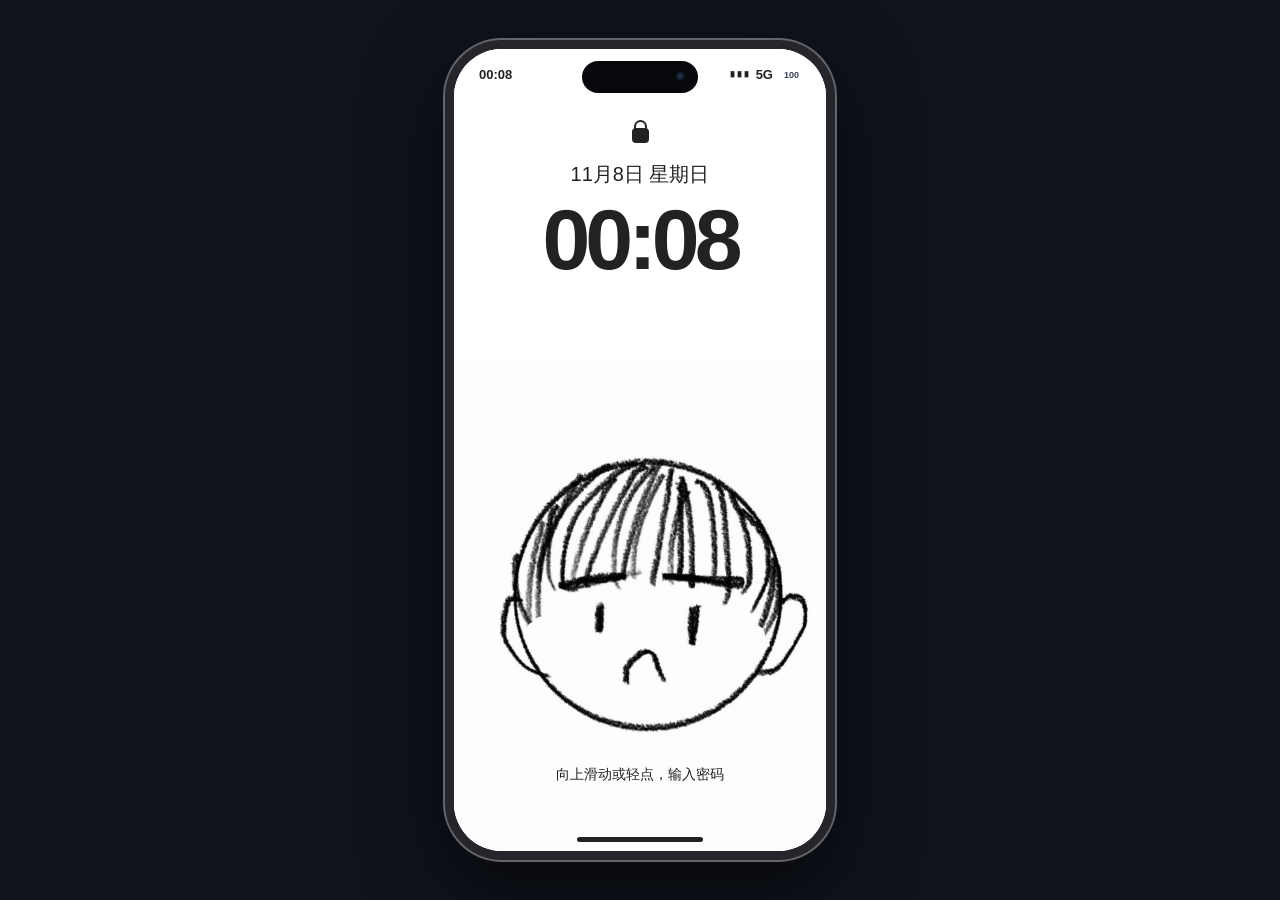
==== commit 85b3fcbd: "Play We Two through clock transition and reveal birthday Weibo afterward" ====
--- a/index.html
+++ b/index.html
@@ -2947,4 +2947,4 @@
 .wc-history-jump:active{background:#353535}
 .wc-history-jump:focus-visible{outline:2px solid #07c160;outline-offset:2px}
 </style>
-<script src="assets/companion.js?v=20"></script><link rel="stylesheet" href="assets/weibo.css?v=1"><script src="assets/weibo.js?v=1"></script><link rel="stylesheet" href="assets/repair.css?v=6"><script src="assets/repair.js?v=6"></script><link rel="stylesheet" href="assets/weibo-story.css?v=7"><script src="assets/weibo-story.js?v=7"></script><link rel="stylesheet" href="assets/birthday-profile.css?v=8"><script src="assets/birthday-profile.js?v=22"></script><link rel="stylesheet" href="assets/arrival.css?v=9"><script src="assets/arrival.js?v=9"></script><script src="assets/keyboard-classic.js?v=10"></script><script src="assets/hesitation.js?v=23"></script><link rel="stylesheet" href="assets/call-story.css?v=16"><script src="assets/call-story.js?v=21"></script><link rel="stylesheet" href="assets/birthday-flow.css?v=22"><script src="assets/birthday-flow.js?v=22"></script></body></html>
+<script src="assets/companion.js?v=24"></script><link rel="stylesheet" href="assets/weibo.css?v=1"><script src="assets/weibo.js?v=1"></script><link rel="stylesheet" href="assets/repair.css?v=6"><script src="assets/repair.js?v=6"></script><link rel="stylesheet" href="assets/weibo-story.css?v=7"><script src="assets/weibo-story.js?v=7"></script><link rel="stylesheet" href="assets/birthday-profile.css?v=8"><script src="assets/birthday-profile.js?v=22"></script><link rel="stylesheet" href="assets/arrival.css?v=9"><script src="assets/arrival.js?v=9"></script><script src="assets/keyboard-classic.js?v=10"></script><script src="assets/hesitation.js?v=23"></script><link rel="stylesheet" href="assets/call-story.css?v=16"><script src="assets/call-story.js?v=25"></script><link rel="stylesheet" href="assets/birthday-flow.css?v=22"><script src="assets/birthday-flow.js?v=25"></script></body></html>
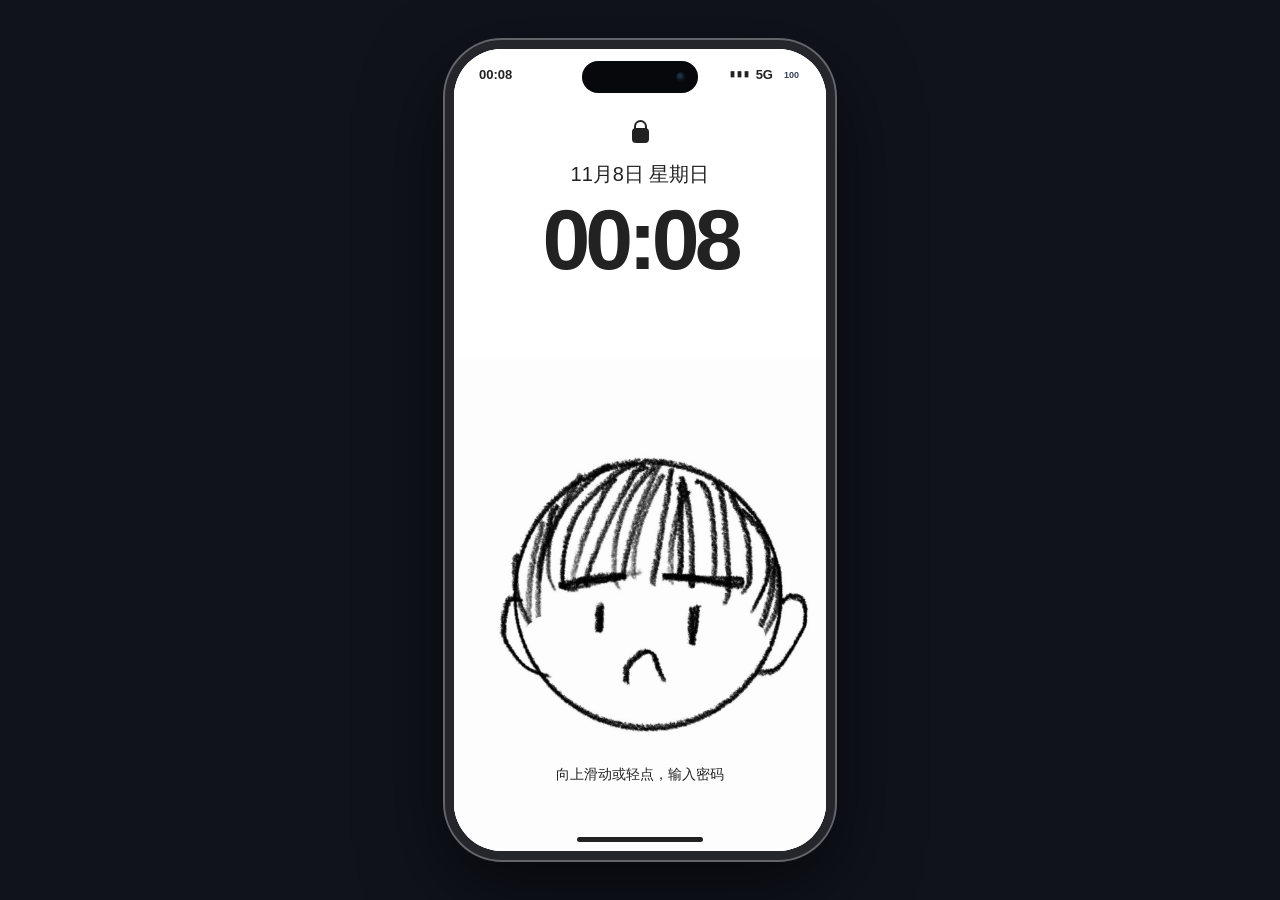
==== commit ba9817df: "Play We Two through clock transition and reveal birthday Weibo afterward" ====
--- a/index.html
+++ b/index.html
@@ -2947,4 +2947,4 @@
 .wc-history-jump:active{background:#353535}
 .wc-history-jump:focus-visible{outline:2px solid #07c160;outline-offset:2px}
 </style>
-<script src="assets/companion.js?v=24"></script><link rel="stylesheet" href="assets/weibo.css?v=1"><script src="assets/weibo.js?v=1"></script><link rel="stylesheet" href="assets/repair.css?v=6"><script src="assets/repair.js?v=6"></script><link rel="stylesheet" href="assets/weibo-story.css?v=7"><script src="assets/weibo-story.js?v=7"></script><link rel="stylesheet" href="assets/birthday-profile.css?v=8"><script src="assets/birthday-profile.js?v=22"></script><link rel="stylesheet" href="assets/arrival.css?v=9"><script src="assets/arrival.js?v=9"></script><script src="assets/keyboard-classic.js?v=10"></script><script src="assets/hesitation.js?v=23"></script><link rel="stylesheet" href="assets/call-story.css?v=16"><script src="assets/call-story.js?v=25"></script><link rel="stylesheet" href="assets/birthday-flow.css?v=22"><script src="assets/birthday-flow.js?v=25"></script></body></html>
+<script src="assets/companion.js?v=24"></script><link rel="stylesheet" href="assets/weibo.css?v=1"><script src="assets/weibo.js?v=1"></script><link rel="stylesheet" href="assets/repair.css?v=6"><script src="assets/repair.js?v=6"></script><link rel="stylesheet" href="assets/weibo-story.css?v=7"><script src="assets/weibo-story.js?v=7"></script><link rel="stylesheet" href="assets/birthday-profile.css?v=8"><script src="assets/birthday-profile.js?v=22"></script><link rel="stylesheet" href="assets/arrival.css?v=9"><script src="assets/arrival.js?v=9"></script><script src="assets/keyboard-classic.js?v=10"></script><script src="assets/hesitation.js?v=23"></script><link rel="stylesheet" href="assets/call-story.css?v=16"><script src="assets/call-story.js?v=26"></script><link rel="stylesheet" href="assets/birthday-flow.css?v=22"><script src="assets/birthday-flow.js?v=26"></script></body></html>
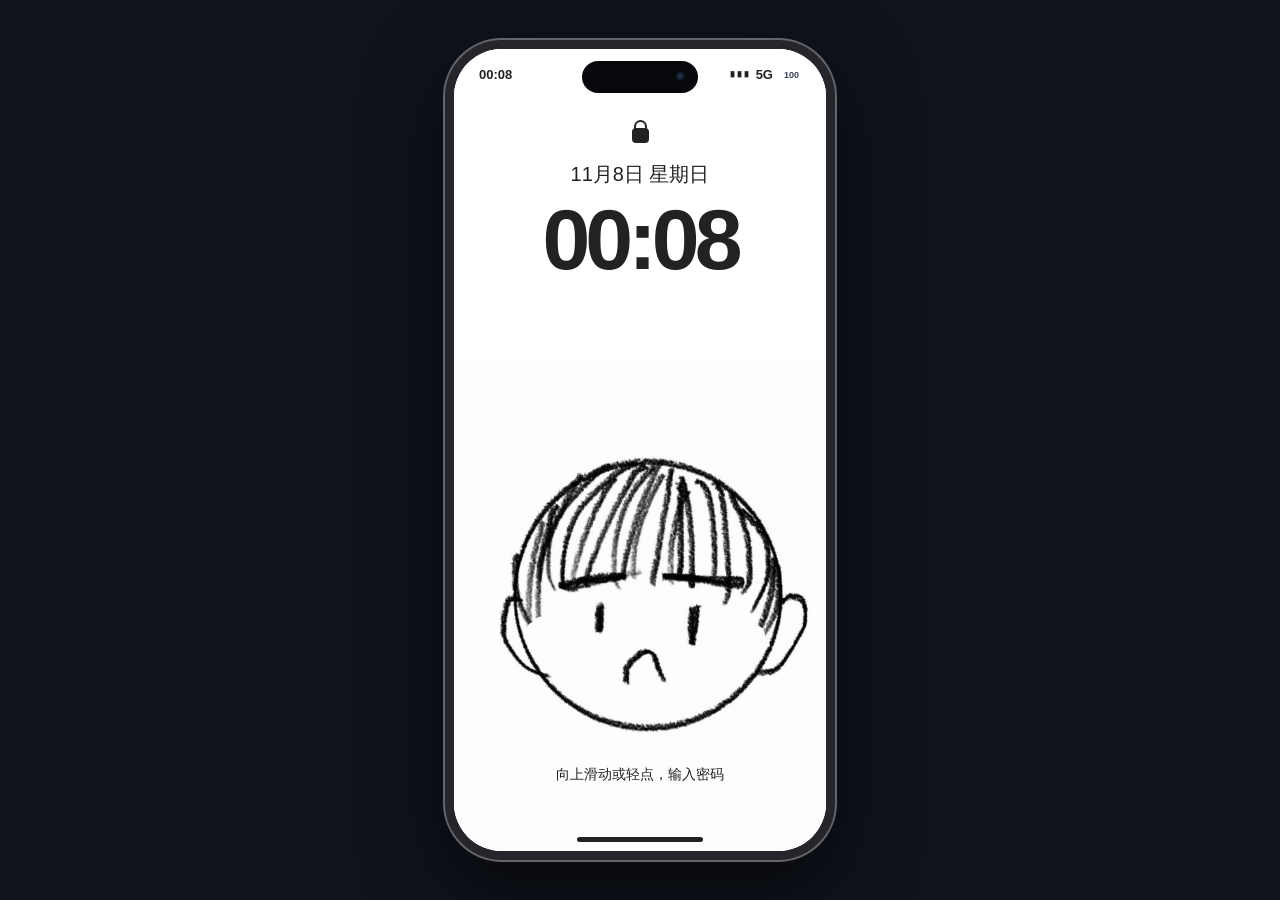
==== commit 86ade825: "Play We Two through clock transition and reveal birthday Weibo afterward" ====
--- a/index.html
+++ b/index.html
@@ -2947,4 +2947,4 @@
 .wc-history-jump:active{background:#353535}
 .wc-history-jump:focus-visible{outline:2px solid #07c160;outline-offset:2px}
 </style>
-<script src="assets/companion.js?v=24"></script><link rel="stylesheet" href="assets/weibo.css?v=1"><script src="assets/weibo.js?v=1"></script><link rel="stylesheet" href="assets/repair.css?v=6"><script src="assets/repair.js?v=6"></script><link rel="stylesheet" href="assets/weibo-story.css?v=7"><script src="assets/weibo-story.js?v=7"></script><link rel="stylesheet" href="assets/birthday-profile.css?v=8"><script src="assets/birthday-profile.js?v=22"></script><link rel="stylesheet" href="assets/arrival.css?v=9"><script src="assets/arrival.js?v=9"></script><script src="assets/keyboard-classic.js?v=10"></script><script src="assets/hesitation.js?v=23"></script><link rel="stylesheet" href="assets/call-story.css?v=16"><script src="assets/call-story.js?v=26"></script><link rel="stylesheet" href="assets/birthday-flow.css?v=22"><script src="assets/birthday-flow.js?v=26"></script></body></html>
+<script src="assets/companion.js?v=24"></script><link rel="stylesheet" href="assets/weibo.css?v=1"><script src="assets/weibo.js?v=1"></script><link rel="stylesheet" href="assets/repair.css?v=6"><script src="assets/repair.js?v=6"></script><link rel="stylesheet" href="assets/weibo-story.css?v=7"><script src="assets/weibo-story.js?v=7"></script><link rel="stylesheet" href="assets/birthday-profile.css?v=8"><script src="assets/birthday-profile.js?v=22"></script><link rel="stylesheet" href="assets/arrival.css?v=9"><script src="assets/arrival.js?v=9"></script><script src="assets/keyboard-classic.js?v=10"></script><script src="assets/hesitation.js?v=23"></script><link rel="stylesheet" href="assets/call-story.css?v=16"><script src="assets/call-story.js?v=27"></script><link rel="stylesheet" href="assets/birthday-flow.css?v=22"><script src="assets/birthday-flow.js?v=26"></script></body></html>
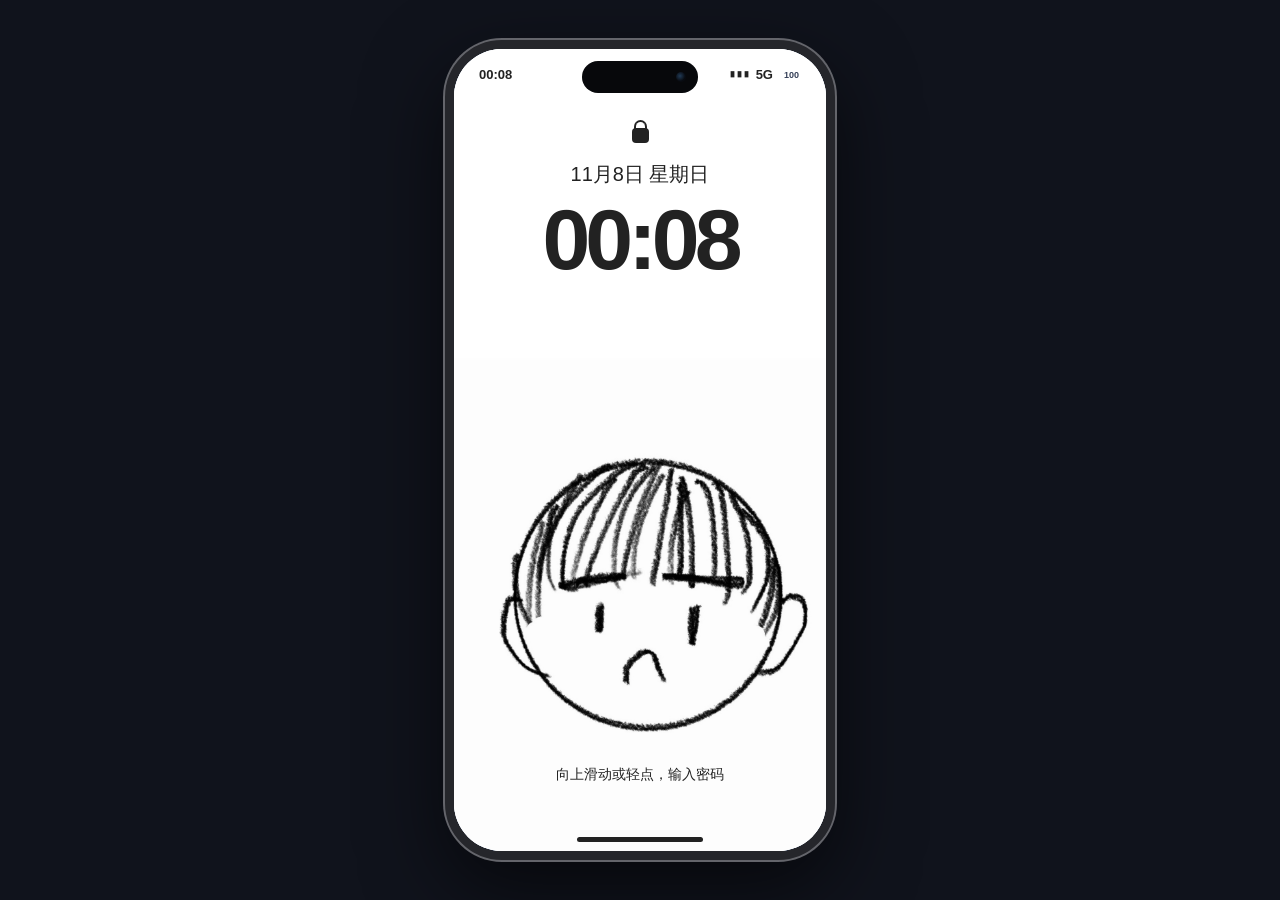
==== commit 3c9dbb5d: "Play We Two through clock transition and reveal birthday Weibo afterward" ====
--- a/index.html
+++ b/index.html
@@ -2947,4 +2947,4 @@
 .wc-history-jump:active{background:#353535}
 .wc-history-jump:focus-visible{outline:2px solid #07c160;outline-offset:2px}
 </style>
-<script src="assets/companion.js?v=24"></script><link rel="stylesheet" href="assets/weibo.css?v=1"><script src="assets/weibo.js?v=1"></script><link rel="stylesheet" href="assets/repair.css?v=6"><script src="assets/repair.js?v=6"></script><link rel="stylesheet" href="assets/weibo-story.css?v=7"><script src="assets/weibo-story.js?v=7"></script><link rel="stylesheet" href="assets/birthday-profile.css?v=8"><script src="assets/birthday-profile.js?v=22"></script><link rel="stylesheet" href="assets/arrival.css?v=9"><script src="assets/arrival.js?v=9"></script><script src="assets/keyboard-classic.js?v=10"></script><script src="assets/hesitation.js?v=23"></script><link rel="stylesheet" href="assets/call-story.css?v=16"><script src="assets/call-story.js?v=27"></script><link rel="stylesheet" href="assets/birthday-flow.css?v=22"><script src="assets/birthday-flow.js?v=26"></script></body></html>
+<script src="assets/companion.js?v=24"></script><link rel="stylesheet" href="assets/weibo.css?v=1"><script src="assets/weibo.js?v=1"></script><link rel="stylesheet" href="assets/repair.css?v=6"><script src="assets/repair.js?v=6"></script><link rel="stylesheet" href="assets/weibo-story.css?v=7"><script src="assets/weibo-story.js?v=7"></script><link rel="stylesheet" href="assets/birthday-profile.css?v=8"><script src="assets/birthday-profile.js?v=22"></script><link rel="stylesheet" href="assets/arrival.css?v=9"><script src="assets/arrival.js?v=9"></script><script src="assets/keyboard-classic.js?v=10"></script><script src="assets/hesitation.js?v=23"></script><link rel="stylesheet" href="assets/call-story.css?v=16"><script src="assets/call-story.js?v=28"></script><link rel="stylesheet" href="assets/birthday-flow.css?v=22"><script src="assets/birthday-flow.js?v=26"></script><script src="assets/birthday-ending.js?v=28"></script></body></html>
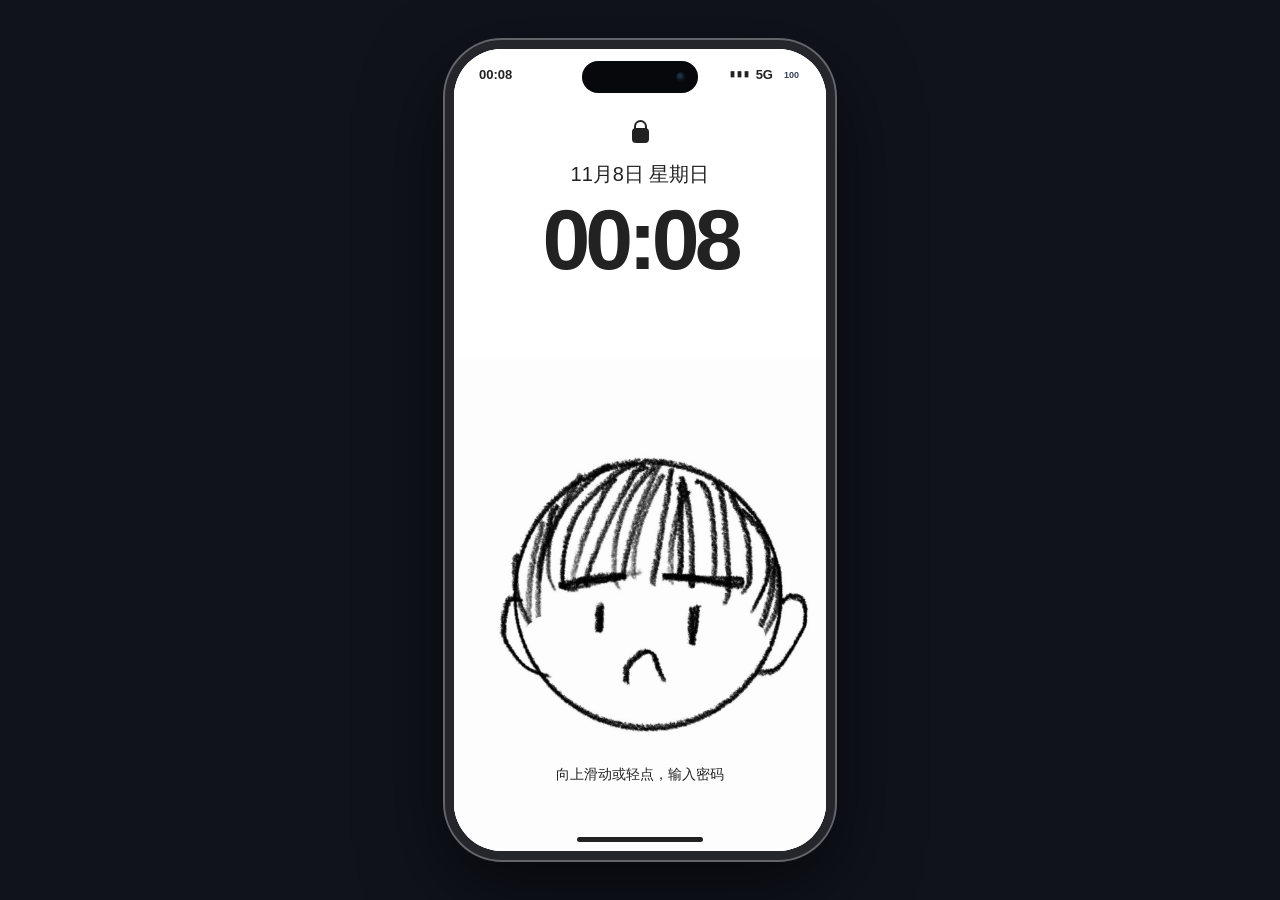
==== commit 608bd335: "Play We Two through clock transition and reveal birthday Weibo afterward" ====
--- a/index.html
+++ b/index.html
@@ -2947,4 +2947,4 @@
 .wc-history-jump:active{background:#353535}
 .wc-history-jump:focus-visible{outline:2px solid #07c160;outline-offset:2px}
 </style>
-<script src="assets/companion.js?v=24"></script><link rel="stylesheet" href="assets/weibo.css?v=1"><script src="assets/weibo.js?v=1"></script><link rel="stylesheet" href="assets/repair.css?v=6"><script src="assets/repair.js?v=6"></script><link rel="stylesheet" href="assets/weibo-story.css?v=7"><script src="assets/weibo-story.js?v=7"></script><link rel="stylesheet" href="assets/birthday-profile.css?v=8"><script src="assets/birthday-profile.js?v=22"></script><link rel="stylesheet" href="assets/arrival.css?v=9"><script src="assets/arrival.js?v=9"></script><script src="assets/keyboard-classic.js?v=10"></script><script src="assets/hesitation.js?v=23"></script><link rel="stylesheet" href="assets/call-story.css?v=16"><script src="assets/call-story.js?v=28"></script><link rel="stylesheet" href="assets/birthday-flow.css?v=22"><script src="assets/birthday-flow.js?v=26"></script><script src="assets/birthday-ending.js?v=28"></script></body></html>
+<script src="assets/companion.js?v=24"></script><link rel="stylesheet" href="assets/weibo.css?v=1"><script src="assets/weibo.js?v=1"></script><link rel="stylesheet" href="assets/repair.css?v=6"><script src="assets/repair.js?v=6"></script><link rel="stylesheet" href="assets/weibo-story.css?v=7"><script src="assets/weibo-story.js?v=7"></script><link rel="stylesheet" href="assets/birthday-profile.css?v=8"><script src="assets/birthday-profile.js?v=22"></script><link rel="stylesheet" href="assets/arrival.css?v=9"><script src="assets/arrival.js?v=9"></script><script src="assets/keyboard-classic.js?v=10"></script><script src="assets/hesitation.js?v=23"></script><link rel="stylesheet" href="assets/call-story.css?v=16"><script src="assets/call-story.js?v=28"></script><link rel="stylesheet" href="assets/birthday-flow.css?v=22"><script src="assets/birthday-flow.js?v=26"></script><script src="assets/birthday-ending.js?v=29"></script></body></html>
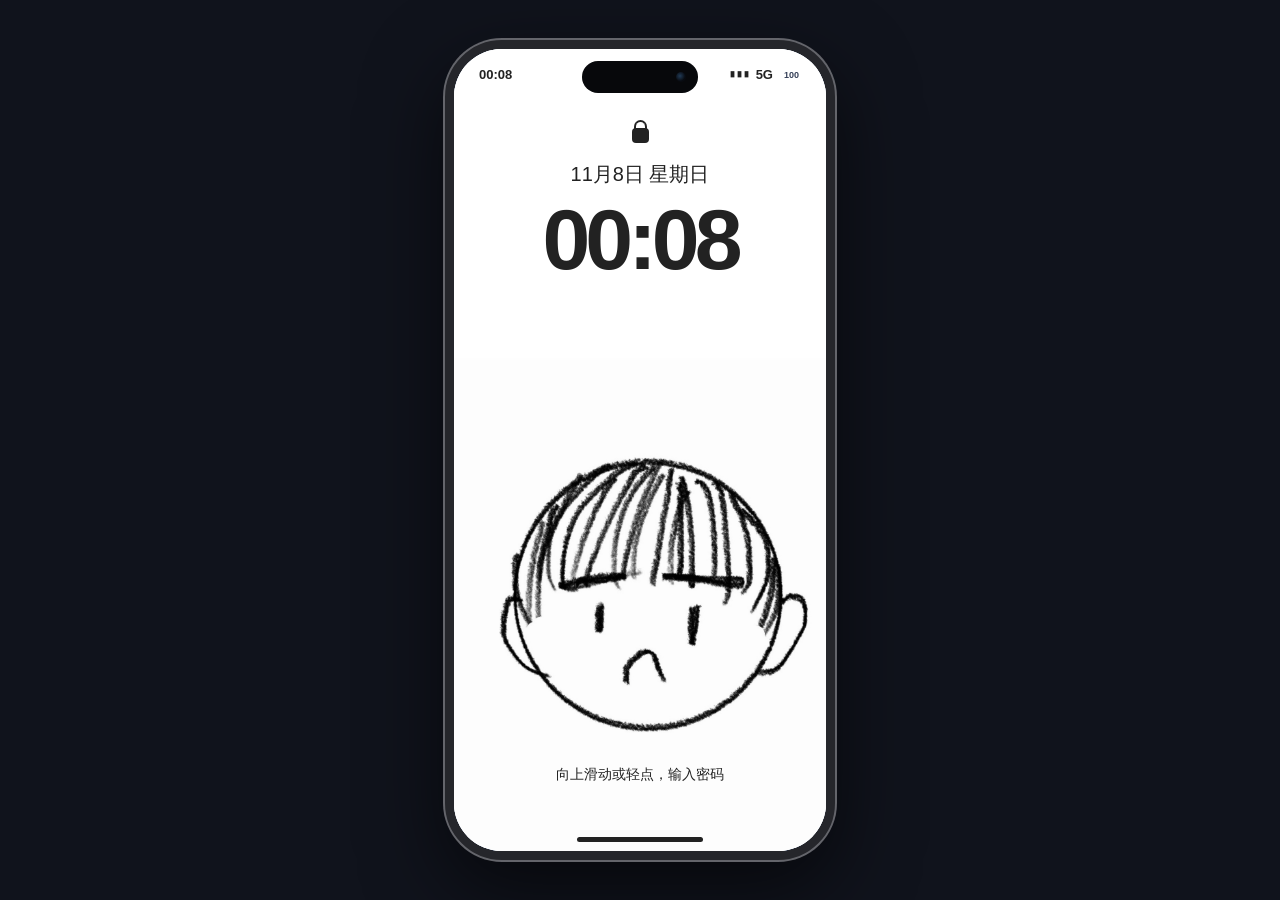
==== commit 3a59f3f8: "Play We Two through clock transition and reveal birthday Weibo afterward" ====
--- a/index.html
+++ b/index.html
@@ -2947,4 +2947,4 @@
 .wc-history-jump:active{background:#353535}
 .wc-history-jump:focus-visible{outline:2px solid #07c160;outline-offset:2px}
 </style>
-<script src="assets/companion.js?v=24"></script><link rel="stylesheet" href="assets/weibo.css?v=1"><script src="assets/weibo.js?v=1"></script><link rel="stylesheet" href="assets/repair.css?v=6"><script src="assets/repair.js?v=6"></script><link rel="stylesheet" href="assets/weibo-story.css?v=7"><script src="assets/weibo-story.js?v=7"></script><link rel="stylesheet" href="assets/birthday-profile.css?v=8"><script src="assets/birthday-profile.js?v=22"></script><link rel="stylesheet" href="assets/arrival.css?v=9"><script src="assets/arrival.js?v=9"></script><script src="assets/keyboard-classic.js?v=10"></script><script src="assets/hesitation.js?v=23"></script><link rel="stylesheet" href="assets/call-story.css?v=16"><script src="assets/call-story.js?v=28"></script><link rel="stylesheet" href="assets/birthday-flow.css?v=22"><script src="assets/birthday-flow.js?v=26"></script><script src="assets/birthday-ending.js?v=29"></script></body></html>
+<script src="assets/companion.js?v=24"></script><link rel="stylesheet" href="assets/weibo.css?v=1"><script src="assets/weibo.js?v=1"></script><link rel="stylesheet" href="assets/repair.css?v=6"><script src="assets/repair.js?v=6"></script><link rel="stylesheet" href="assets/weibo-story.css?v=7"><script src="assets/weibo-story.js?v=7"></script><link rel="stylesheet" href="assets/birthday-profile.css?v=8"><script src="assets/birthday-profile.js?v=22"></script><link rel="stylesheet" href="assets/arrival.css?v=9"><script src="assets/arrival.js?v=9"></script><script src="assets/keyboard-classic.js?v=10"></script><script src="assets/hesitation.js?v=23"></script><link rel="stylesheet" href="assets/call-story.css?v=16"><script src="assets/call-story.js?v=28"></script><link rel="stylesheet" href="assets/birthday-flow.css?v=22"><script src="assets/birthday-flow.js?v=26"></script><script src="assets/birthday-ending.js?v=30"></script></body></html>
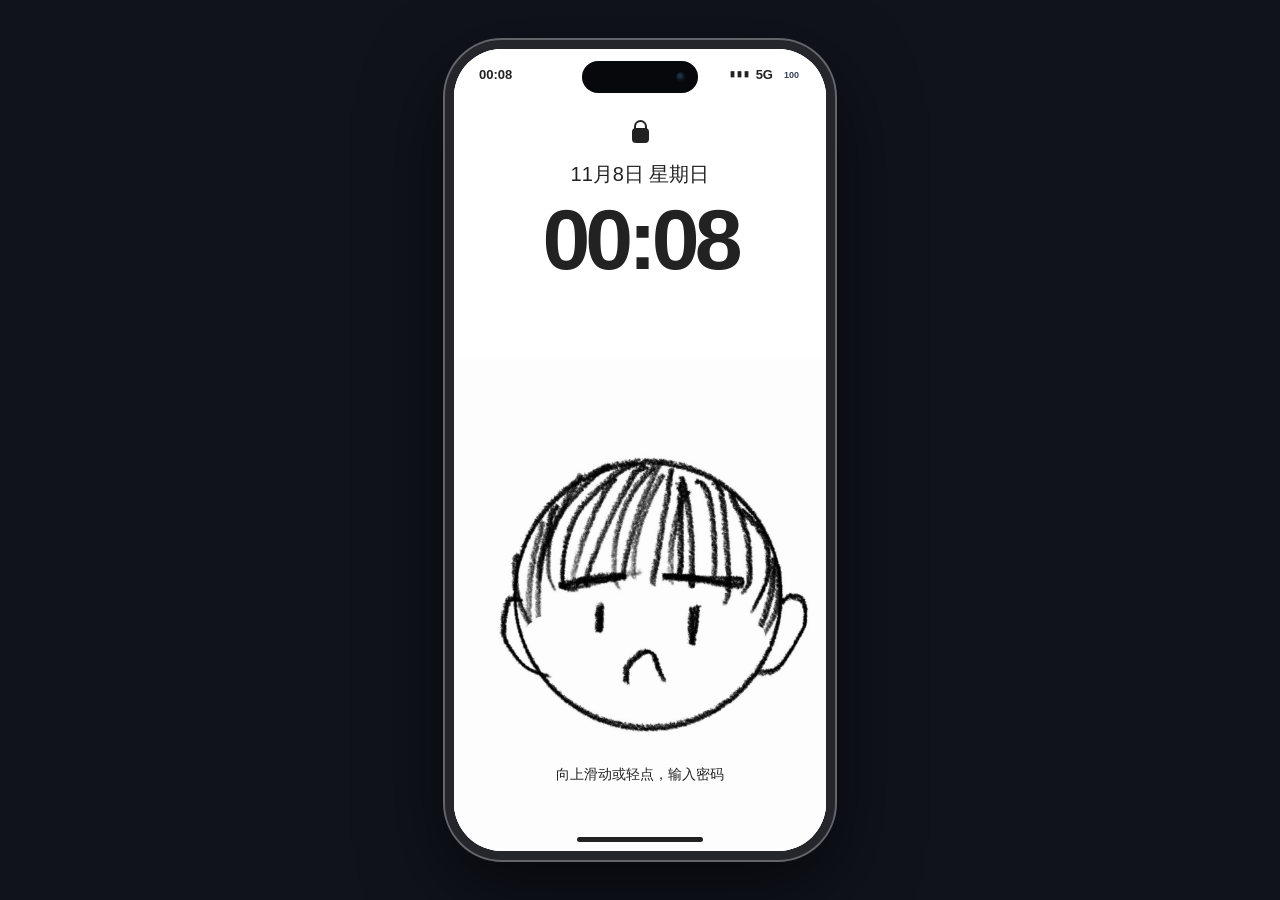
==== commit 4e6ea6fc: "Play We Two through clock transition and reveal birthday Weibo afterward" ====
--- a/index.html
+++ b/index.html
@@ -2947,4 +2947,4 @@
 .wc-history-jump:active{background:#353535}
 .wc-history-jump:focus-visible{outline:2px solid #07c160;outline-offset:2px}
 </style>
-<script src="assets/companion.js?v=24"></script><link rel="stylesheet" href="assets/weibo.css?v=1"><script src="assets/weibo.js?v=1"></script><link rel="stylesheet" href="assets/repair.css?v=6"><script src="assets/repair.js?v=6"></script><link rel="stylesheet" href="assets/weibo-story.css?v=7"><script src="assets/weibo-story.js?v=7"></script><link rel="stylesheet" href="assets/birthday-profile.css?v=8"><script src="assets/birthday-profile.js?v=22"></script><link rel="stylesheet" href="assets/arrival.css?v=9"><script src="assets/arrival.js?v=9"></script><script src="assets/keyboard-classic.js?v=10"></script><script src="assets/hesitation.js?v=23"></script><link rel="stylesheet" href="assets/call-story.css?v=16"><script src="assets/call-story.js?v=28"></script><link rel="stylesheet" href="assets/birthday-flow.css?v=22"><script src="assets/birthday-flow.js?v=26"></script><script src="assets/birthday-ending.js?v=30"></script></body></html>
+<script src="assets/companion.js?v=24"></script><link rel="stylesheet" href="assets/weibo.css?v=1"><script src="assets/weibo.js?v=1"></script><link rel="stylesheet" href="assets/repair.css?v=6"><script src="assets/repair.js?v=6"></script><link rel="stylesheet" href="assets/weibo-story.css?v=7"><script src="assets/weibo-story.js?v=7"></script><link rel="stylesheet" href="assets/birthday-profile.css?v=8"><script src="assets/birthday-profile.js?v=22"></script><link rel="stylesheet" href="assets/arrival.css?v=9"><script src="assets/arrival.js?v=9"></script><script src="assets/keyboard-classic.js?v=10"></script><script src="assets/hesitation.js?v=23"></script><link rel="stylesheet" href="assets/call-story.css?v=16"><script src="assets/call-story.js?v=28"></script><link rel="stylesheet" href="assets/birthday-flow.css?v=22"><script src="assets/birthday-flow.js?v=26"></script><script src="assets/birthday-ending.js?v=31"></script></body></html>
